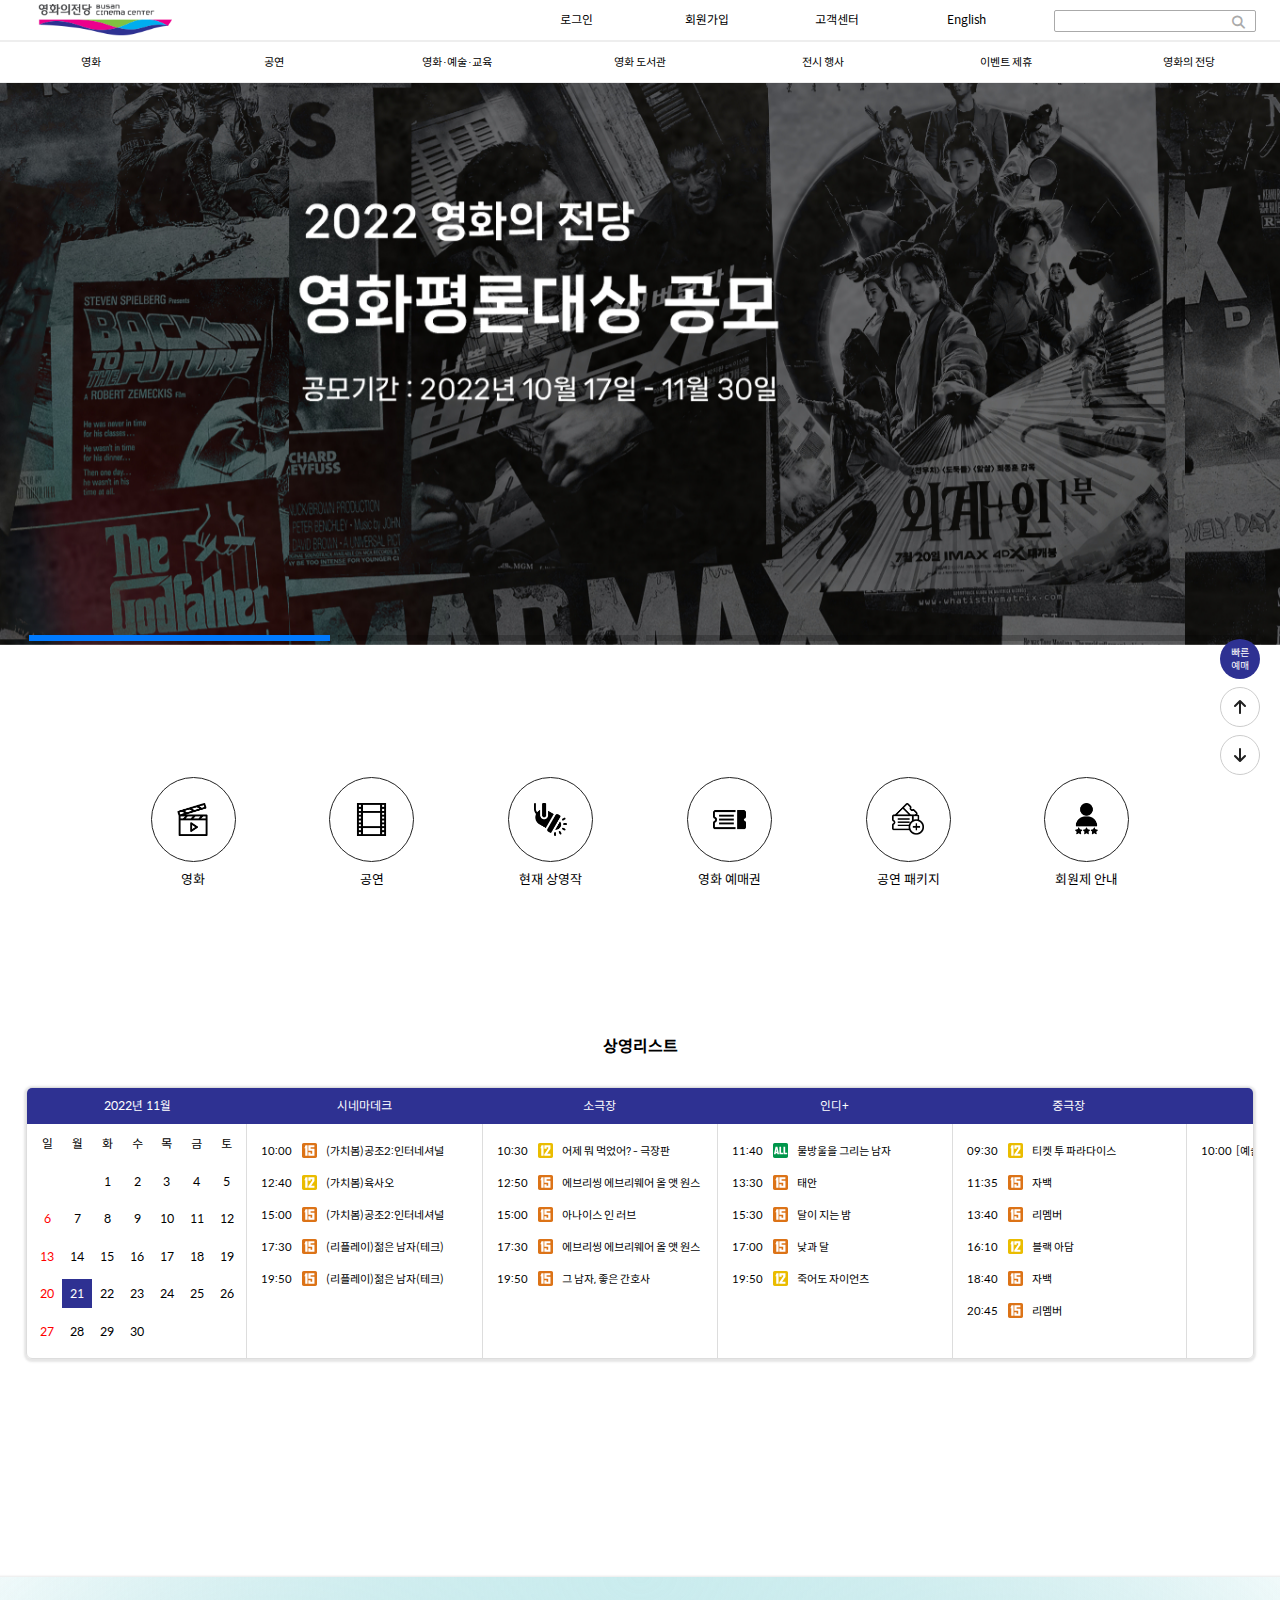
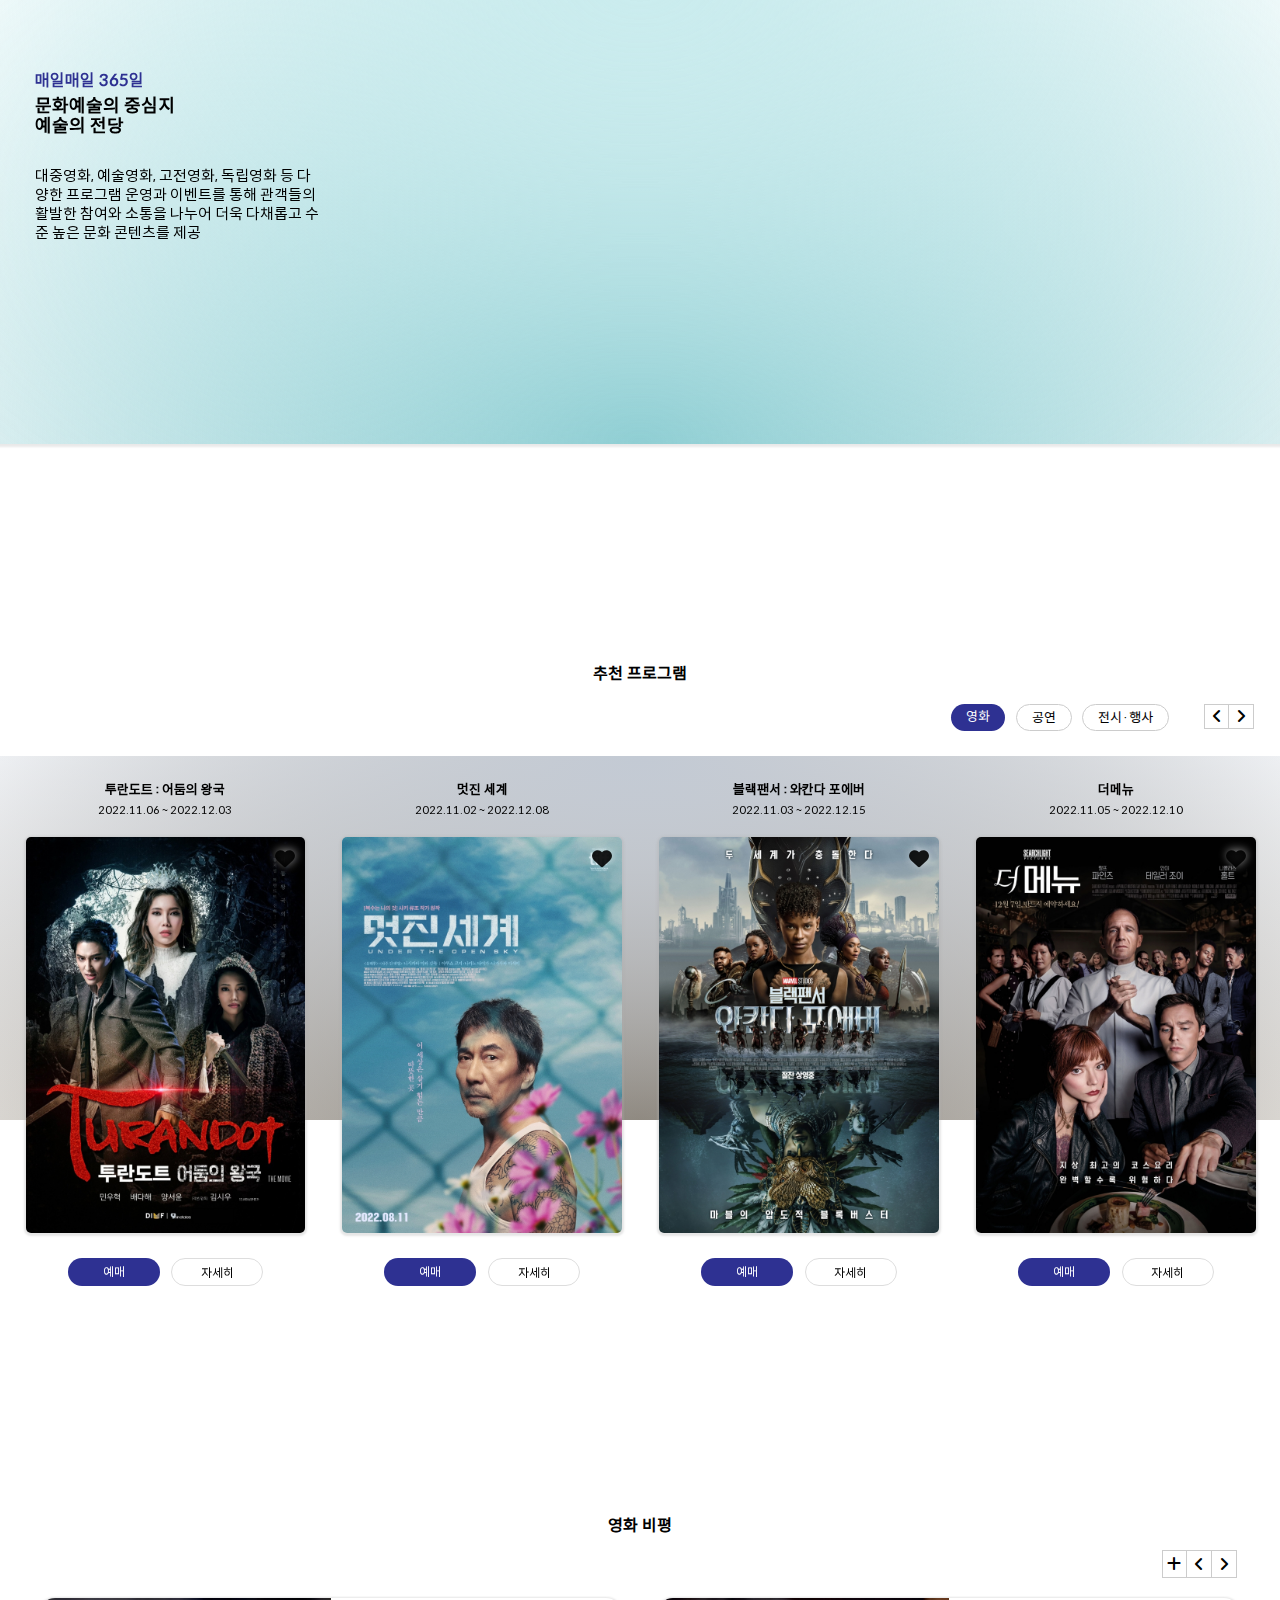
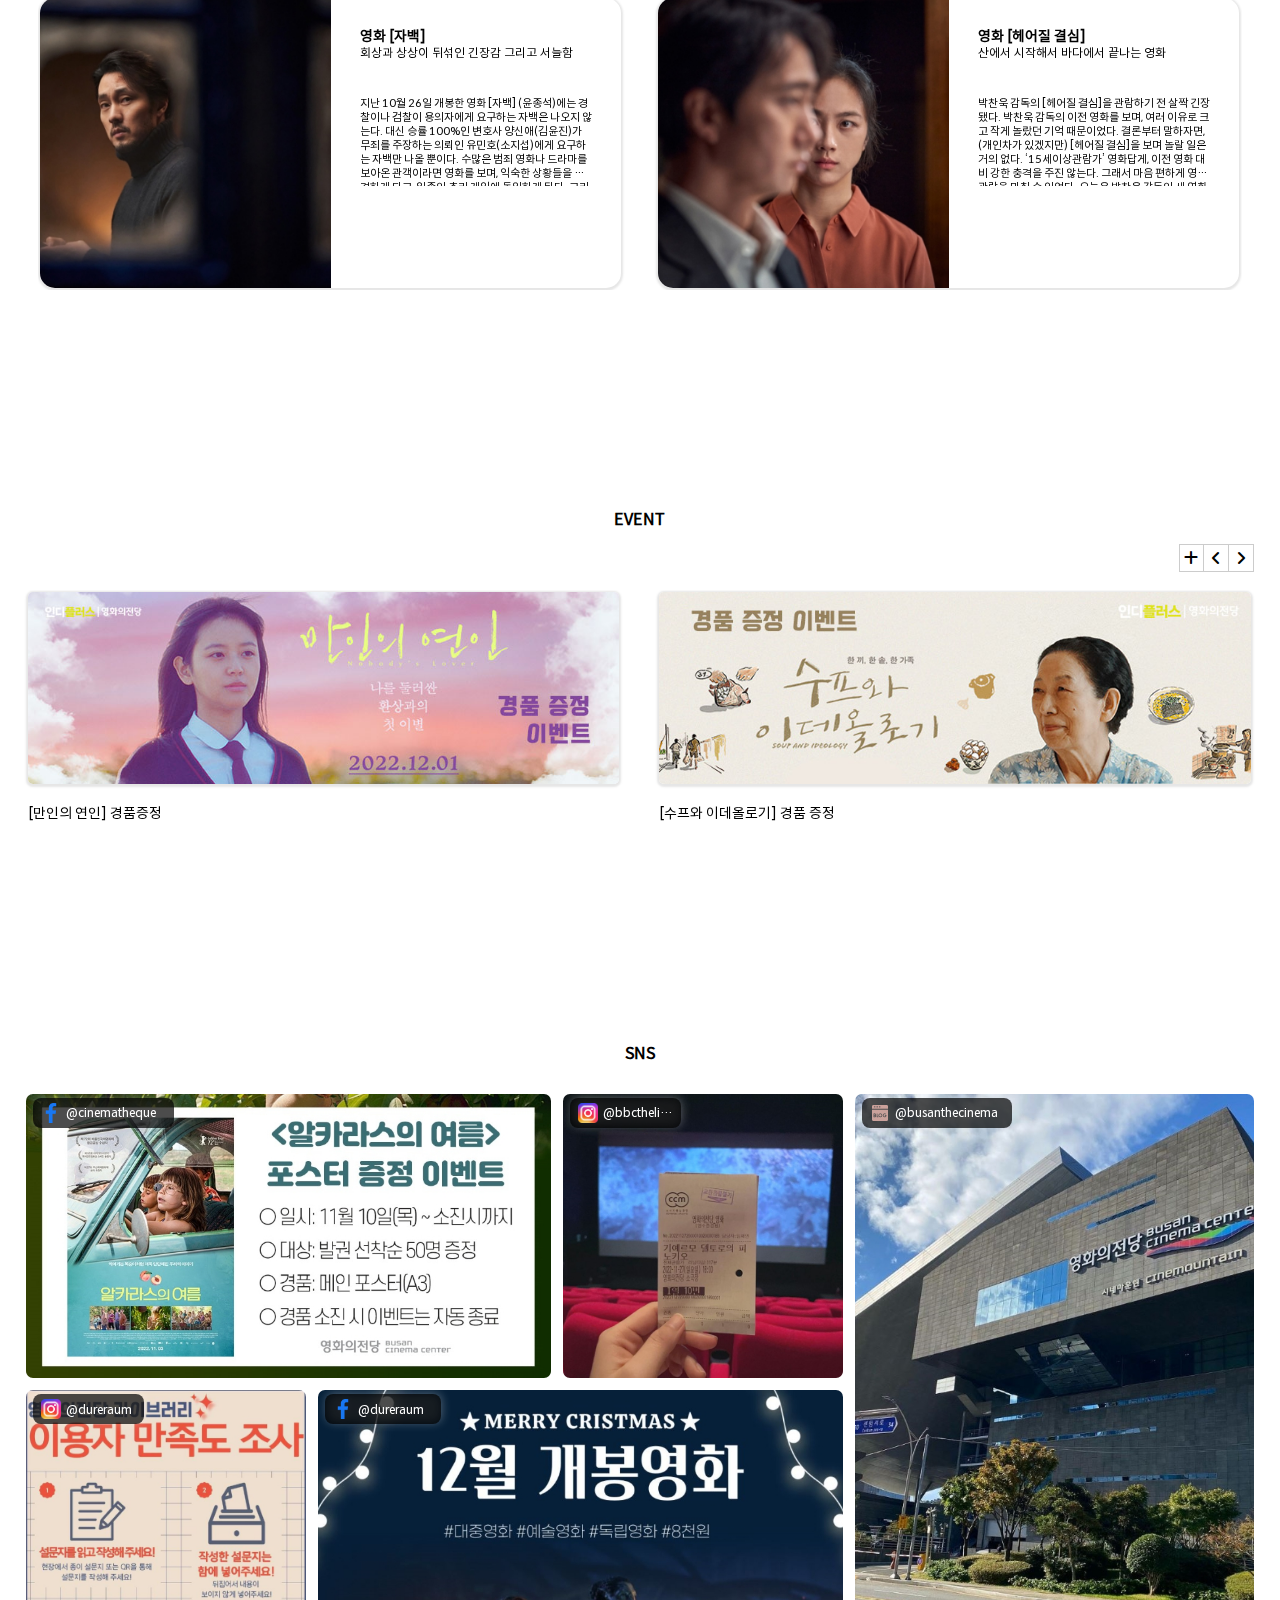
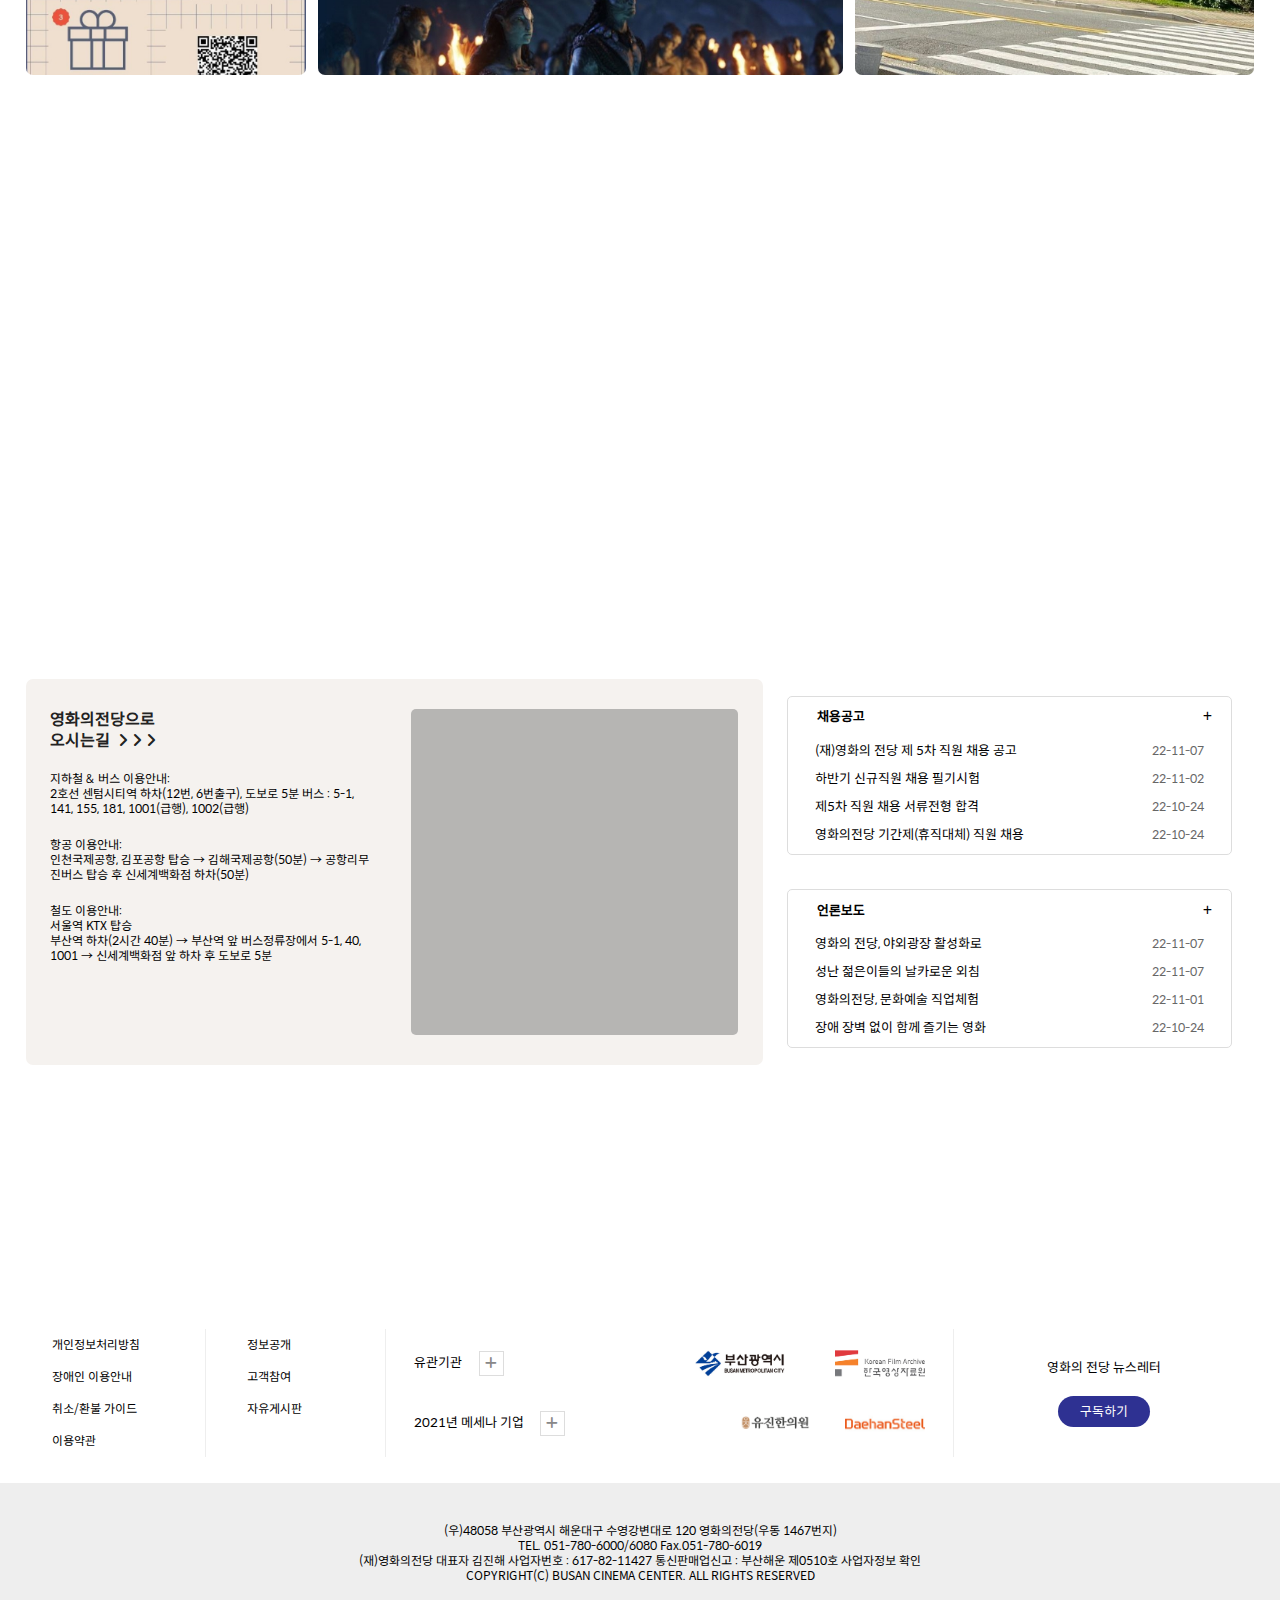
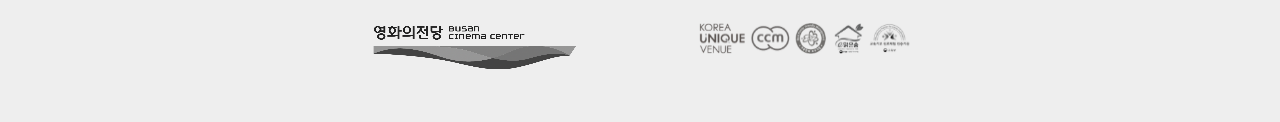
==== index.html @ 7a9ccc6a "sixth_upload" ====
<!DOCTYPE html>
<html lang="ko">
<head>
  <meta charset="UTF-8" />
  <meta http-equiv="X-UA-Compatible" content="IE=edge" />
  <meta name="viewport" content="width=device-width, initial-scale=1.0" />
  <title>영화의 전당</title>

  <!---------- css ( header & footer & main ) ---------->
  <link rel="stylesheet" href="./css/header.css" />
  <link rel="stylesheet" href="./css/main.css" />
  <link rel="stylesheet" href="./css/footer.css" />

  <!---------- favicon ---------->
  <link rel="icon" href="./images/square-gitlab.svg" />

  <!---------- nanum_gothic_font ---------->
  <link href="https://fonts.googleapis.com/css2?family=Nanum+Gothic&display=swap" rel="stylesheet" />

  <!-- font_awesome -->
  <link rel="stylesheet" href="https://cdnjs.cloudflare.com/ajax/libs/font-awesome/6.2.0/css/all.min.css" />

  <!-- Swiper JS -->
  <link rel="stylesheet" href="https://cdn.jsdelivr.net/npm/swiper/swiper-bundle.min.css" />
  <!-- <script src="https://unpkg.com/swiper@7/swiper-bundle.min.js"></script> -->
  <script src="https://cdn.jsdelivr.net/npm/swiper/swiper-bundle.min.js"></script>

  <!---------- jQuery ---------->
  <!-- <script src="https://code.jquery.com/jquery-3.6.1.min.js"></script> -->
  <script src="./js/plugins/jquery-3.6.1.min.js"></script>

  <!---------- jQuery_scroll_to_plugin ---------->
  <script src="./js/plugins/jquery.scrollTo.min.js"></script>

  <!---------- jQuery_throttle_debounce_plugin ---------->
  <script src="./js/plugins/jquery.ba-throttle-debounce.min.js"></script>

  <!---------- jQuery_mousewheel_plugin ---------->
  <script src="./js/plugins/jquery.mousewheel.min.js"></script>

  <!---------- jQuery_easing_plugin ---------->
  <script src="./js/plugins/jquery.easing.min.js"></script>

  <!---------- lodash ---------->
  <script src="https://cdnjs.cloudflare.com/ajax/libs/lodash.js/4.17.21/lodash.min.js" integrity="sha512-WFN04846sdKMIP5LKNphMaWzU7YpMyCU245etK3g/2ARYbPK9Ub18eG+ljU96qKRCWh+quCY7yefSmlkQw1ANQ==" crossorigin="anonymous" referrerpolicy="no-referrer"></script>

  <!---------- ScrollMagic_js ---------->
  <script src="https://cdnjs.cloudflare.com/ajax/libs/ScrollMagic/2.0.8/ScrollMagic.min.js" integrity="sha512-8E3KZoPoZCD+1dgfqhPbejQBnQfBXe8FuwL4z/c8sTrgeDMFEnoyTlH3obB4/fV+6Sg0a0XF+L/6xS4Xx1fUEg==" crossorigin="anonymous" referrerpolicy="no-referrer"></script>

  <!-- GSAP & ScrollToPlugin -->
  <script src="https://cdnjs.cloudflare.com/ajax/libs/gsap/3.6.0/gsap.min.js" integrity="sha512-1dalHDkG9EtcOmCnoCjiwQ/HEB5SDNqw8d4G2MKoNwjiwMNeBAkudsBCmSlMnXdsH8Bm0mOd3tl/6nL5y0bMaQ==" crossorigin="anonymous" referrerpolicy="no-referrer"></script>
  <script src="https://cdnjs.cloudflare.com/ajax/libs/gsap/3.6.0/ScrollToPlugin.min.js" integrity="sha512-9DDJWj17gkdeGHU0Zr76wc9jY2g0IwE7ZCIxakVYKyzlTiOWZDZJOTaVgAzNo+LB7+EbGXxwCXkOP+a5rgkuqQ==" crossorigin="anonymous" referrerpolicy="no-referrer"></script>

  <!---------- Naver_map ---------->
  <!-- 바닐라 js에서 key를 숨기는 방법을 찾지못해 일단은 그냥 사용했다 (추후 변경 예정) -->
  <script type="text/javascript" src="https://openapi.map.naver.com/openapi/v3/maps.js?ncpClientId=zfd0fphs60"></script>

  <!---------- js ( header & footer & main ) ---------->
  <script src="./js/header.js" defer ></script>
  <script src="./js/main.js" defer ></script>
  <script src="./js/footer.js" defer ></script>

</head>
<body>

  <!---------- fast_reserve ---------->
  <input type="checkbox" id="chk_fast_reserve" />
  <section class="fast_reserve">
    <label for="chk_fast_reserve" class="out_of_area"></label>
    <div class="fast_reserve_contents">
      <ul class="fast_reserve_pagination">
        <li class="pagination_theater">
          <div class="pagination_text">작품/극장 선택</div>
          <div class="angle_box"></div>
        </li>
        <li class="pagination_seats">
          <div class="pagination_text">좌석 선택</div>
          <div class="angle_box"></div>
        </li>
        <li class="pagination_pay">
          <div class="pagination_text">결제하기</div>
        </li>
      </ul><!--fast_reserve_pagination-->
      <div class="fast_reserve_sheet_box">
        <div class="hidden_btn_next"></div>
        <div class="hidden_btn_previous"></div>

        <div class="swiper-wrapper">
          <div class="swiper-slide select_theater">
            <div class="resizing_box">
              <input type="radio" name="select_recommends" id="rad_search_turandot" checked />
              <input type="radio" name="select_recommends" id="rad_search_carmen" />
              <input type="radio" name="select_recommends" id="rad_search_blackpanther" />
              <input type="radio" name="select_recommends" id="rad_search_blackadam" />
              <div class="search_box">
                <div class="search_title">
                  검색하기
                </div>
                <div class="search_input">
                  <input type="text" placeholder="작품검색" id="fast_reserve_search_input" />
                  <div class="search_icon">
                    <i class="fa-solid fa-magnifying-glass"></i>
                  </div>
                </div>
              </div><!--search_box-->
              <div class="search_recommend_box">
                <div class="search_recommend_title">추천 작품</div>
                <div class="search_recommend_sheet">
                  <div class="swiper-wrapper">
                    <div class="swiper-slide lab_search_turandot">
                      <label for="rad_search_turandot">
                        <img src="./images/recommend_movie_turandot.jpg" alt="빠른예매_추천이미지_투란도트" />
                      </label>
                    </div>
                    <div class="swiper-slide lab_search_carmen">
                      <label for="rad_search_carmen">
                        <img src="./images/recommend_movie_carmen.jpg" alt="빠른예매_추천이미지_카르멘" />
                      </label>
                    </div>
                    <div class="swiper-slide lab_search_blackpanther">
                      <label for="rad_search_blackpanther">
                        <img src="./images/recommend_movie_blackpanther.jpg" alt="빠른예매_추천이미지_블랙팬서" />
                      </label>
                    </div>
                    <div class="swiper-slide lab_search_blackadam">
                      <label for="rad_search_blackadam">
                        <img src="./images/recommend_movie_blackadam.jpg" alt="빠른예매_추천이미지_블랙아담" />
                      </label>
                    </div>
                  </div>
                </div><!--search_recommend_sheet-->
              </div><!--search_recommend_box-->
              <div class="detail_info">
                <div class="product_info">
                  <div class="product_info_title">작품 정보</div>
                  <div class="product_info_sheet">
                    <div class="product_info_unit">
                      <div class="product_name">
                        <div class="product_name_category">작품명</div>
                        <div class="product_name_text">두란도트</div>
                      </div>
                      <div class="product_age">
                        <div class="product_age_category">이용 가능 연령</div>
                        <div class="product_age_text">12세</div>
                      </div>
                    </div><!--product_info_unit-->
                    <div class="product_not_found">점검 중입니다.</div>
                  </div><!--product_info_sheet-->

                </div><!--product_info-->
                <div class="theater_schedule">
                  <div class="theater_schedule_title">날짜선택</div>
                  <div class="theater_schedule_sheet_box">
                    <div class="theater_schedule_sheet">
                      <div class="swiper-wrapper">
                        <div class="swiper-slide fast_november">
                          <div class="schedule_unit">
                            <div class="schedule_unit_month">11월</div>
                            <ul class="schedule_unit_day">
                              <li>일</li><li>월</li><li>화</li><li>수</li><li>목</li><li>금</li><li>토</li>
                            </ul>
                            <ul>
                              <li></li>
                              <li></li>
                              <li><a href="#!" id="btn_theater_durandot_221101">1</a></li>
                              <li><a href="#!" id="btn_theater_durandot_221102">2</a></li>
                              <li><a href="#!" id="btn_theater_durandot_221103">3</a></li>
                              <li><a href="#!" id="btn_theater_durandot_221104">4</a></li>
                              <li><a href="#!" id="btn_theater_durandot_221105">5</a></li>
                            </ul>
                            <ul>
                              <li><a href="#!" id="btn_theater_durandot_221106" class="schedule_sunday">6</a></li>
                              <li><a href="#!" id="btn_theater_durandot_221107">7</a></li>
                              <li><a href="#!" id="btn_theater_durandot_221108">8</a></li>
                              <li><a href="#!" id="btn_theater_durandot_221109">9</a></li>
                              <li><a href="#!" id="btn_theater_durandot_221110">10</a></li>
                              <li><a href="#!" id="btn_theater_durandot_221111">11</a></li>
                              <li><a href="#!" id="btn_theater_durandot_221112">12</a></li>
                            </ul>
                            <ul>
                              <li><a href="#!" id="btn_theater_durandot_221113" class="schedule_sunday">13</a></li>
                              <li><a href="#!" id="btn_theater_durandot_221114">14</a></li>
                              <li><a href="#!" id="btn_theater_durandot_221115">15</a></li>
                              <li><a href="#!" id="btn_theater_durandot_221116">16</a></li>
                              <li><a href="#!" id="btn_theater_durandot_221117">17</a></li>
                              <li><a href="#!" id="btn_theater_durandot_221118">18</a></li>
                              <li><a href="#!" id="btn_theater_durandot_221119">19</a></li>
                            </ul>
                            <ul>
                              <li><a href="#!" id="btn_theater_durandot_221120" class="schedule_sunday">20</a></li>
                              <li><a href="#!" id="btn_theater_durandot_221121" class="theater_today day_selected">21</a></li>
                              <li><a href="#!" id="btn_theater_durandot_221122">22</a></li>
                              <li><a href="#!" id="btn_theater_durandot_221123">23</a></li>
                              <li><a href="#!" id="btn_theater_durandot_221124">24</a></li>
                              <li><a href="#!" id="btn_theater_durandot_221125">25</a></li>
                              <li><a href="#!" id="btn_theater_durandot_221126">26</a></li>
                            </ul>
                            <ul>
                              <li><a href="#!" id="btn_theater_durandot_221127" class="schedule_sunday">27</a></li>
                              <li><a href="#!" id="btn_theater_durandot_221128">28</a></li>
                              <li><a href="#!" id="btn_theater_durandot_221129">29</a></li>
                              <li><a href="#!" id="btn_theater_durandot_221130">30</a></li>
                              <li></li>
                              <li></li>
                              <li></li>
                            </ul>
                          </div><!--schedule_unit-->
                        </div><!--swiper-slide-->
      
                        <div class="swiper-slide fast_december">
                          <div class="schedule_unit">
                            <div class="schedule_unit_month">12월</div>
                            <ul class="schedule_unit_day">
                              <li>일</li><li>월</li><li>화</li><li>수</li><li>목</li><li>금</li><li>토</li>
                            </ul>
                            <ul>
                              <li></li>
                              <li></li>
                              <li></li>
                              <li></li>
                              <li><a href="#!" id="btn_theater_durandot_221201">1</a></li>
                              <li><a href="#!" id="btn_theater_durandot_221202">2</a></li>
                              <li><a href="#!" id="btn_theater_durandot_221203">3</a></li>
                            </ul>
                            <ul>
                              <li><a href="#!" id="btn_theater_durandot_221204" class="schedule_sunday">4</a></li>
                              <li><a href="#!" id="btn_theater_durandot_221205">5</a></li>
                              <li><a href="#!" id="btn_theater_durandot_221206">6</a></li>
                              <li><a href="#!" id="btn_theater_durandot_221207">7</a></li>
                              <li><a href="#!" id="btn_theater_durandot_221208">8</a></li>
                              <li><a href="#!" id="btn_theater_durandot_221209">9</a></li>
                              <li><a href="#!" id="btn_theater_durandot_221210">10</a></li>
                            </ul>
                            <ul>
                              <li><a href="#!" id="btn_theater_durandot_221211" class="schedule_sunday">11</a></li>
                              <li><a href="#!" id="btn_theater_durandot_221212">12</a></li>
                              <li><a href="#!" id="btn_theater_durandot_221213">13</a></li>
                              <li><a href="#!" id="btn_theater_durandot_221214">14</a></li>
                              <li><a href="#!" id="btn_theater_durandot_221215">15</a></li>
                              <li><a href="#!" id="btn_theater_durandot_221216">16</a></li>
                              <li><a href="#!" id="btn_theater_durandot_221217">17</a></li>
                            </ul>
                            <ul>
                              <li><a href="#!" id="btn_theater_durandot_221218" class="schedule_sunday">18</a></li>
                              <li><a href="#!" id="btn_theater_durandot_221218">19</a></li>
                              <li><a href="#!" id="btn_theater_durandot_221220">20</a></li>
                              <li><a href="#!" id="btn_theater_durandot_221221">21</a></li>
                              <li><a href="#!" id="btn_theater_durandot_221222">22</a></li>
                              <li><a href="#!" id="btn_theater_durandot_221223">23</a></li>
                              <li><a href="#!" id="btn_theater_durandot_221224">24</a></li>
                            </ul>
                            <ul>
                              <li><a href="#!" id="btn_theater_durandot_221225" class="schedule_sunday">25</a></li>
                              <li><a href="#!" id="btn_theater_durandot_221226">26</a></li>
                              <li><a href="#!" id="btn_theater_durandot_221227">27</a></li>
                              <li><a href="#!" id="btn_theater_durandot_221228">28</a></li>
                              <li><a href="#!" id="btn_theater_durandot_221229">29</a></li>
                              <li><a href="#!" id="btn_theater_durandot_221230">30</a></li>
                              <li><a href="#!" id="btn_theater_durandot_221231">31</a></li>
                            </ul>
                          </div><!--schedule_unit-->
                        </div><!--swiper-slide-->
      
                        <div class="swiper-slide fast_next_january">
                          <div class="schedule_unit">
                            <div class="schedule_unit_month">1월</div>
                            <ul class="schedule_unit_day">
                              <li>일</li><li>월</li><li>화</li><li>수</li><li>목</li><li>금</li><li>토</li>
                            </ul>
                            <ul>
                              <li><a href="#!" id="btn_theater_durandot_230101" class="schedule_sunday">1</a></li>
                              <li><a href="#!" id="btn_theater_durandot_230102">2</a></li>
                              <li><a href="#!" id="btn_theater_durandot_230103">3</a></li>
                              <li><a href="#!" id="btn_theater_durandot_230104">4</a></li>
                              <li><a href="#!" id="btn_theater_durandot_230105">5</a></li>
                              <li><a href="#!" id="btn_theater_durandot_230106">6</a></li>
                              <li><a href="#!" id="btn_theater_durandot_230107">7</a></li>
                            </ul>
                            <ul>
                              <li><a href="#!" id="btn_theater_durandot_230108" class="schedule_sunday">8</a></li>
                              <li><a href="#!" id="btn_theater_durandot_230109">9</a></li>
                              <li><a href="#!" id="btn_theater_durandot_230110">10</a></li>
                              <li><a href="#!" id="btn_theater_durandot_230111">11</a></li>
                              <li><a href="#!" id="btn_theater_durandot_230112">12</a></li>
                              <li><a href="#!" id="btn_theater_durandot_230113">13</a></li>
                              <li><a href="#!" id="btn_theater_durandot_230114">14</a></li>
                            </ul>
                            <ul>
                              <li><a href="#!" id="btn_theater_durandot_230115" class="schedule_sunday">15</a></li>
                              <li><a href="#!" id="btn_theater_durandot_230116">16</a></li>
                              <li><a href="#!" id="btn_theater_durandot_230117">17</a></li>
                              <li><a href="#!" id="btn_theater_durandot_230118">18</a></li>
                              <li><a href="#!" id="btn_theater_durandot_230119">19</a></li>
                              <li><a href="#!" id="btn_theater_durandot_230120">20</a></li>
                              <li><a href="#!" id="btn_theater_durandot_230121">21</a></li>
                            </ul>
                            <ul>
                              <li><a href="#!" id="btn_theater_durandot_230122" class="schedule_sunday">22</a></li>
                              <li><a href="#!" id="btn_theater_durandot_230123">23</a></li>
                              <li><a href="#!" id="btn_theater_durandot_230124">24</a></li>
                              <li><a href="#!" id="btn_theater_durandot_230125">25</a></li>
                              <li><a href="#!" id="btn_theater_durandot_230126">26</a></li>
                              <li><a href="#!" id="btn_theater_durandot_230127">27</a></li>
                              <li><a href="#!" id="btn_theater_durandot_230128">28</a></li>
                            </ul>
                            <ul>
                              <li><a href="#!" id="btn_theater_durandot_230129" class="schedule_sunday">29</a></li>
                              <li><a href="#!" id="btn_theater_durandot_230130">30</a></li>
                              <li><a href="#!" id="btn_theater_durandot_230131">31</a></li>
                              <li></li>
                              <li></li>
                              <li></li>
                              <li></li>
                            </ul>
                          </div><!--schedule_unit-->
                        </div><!--swiper-slide-->
                      </div><!--swiper-wrapper-->
                    </div><!--theater_schedule_sheet-->
                    <div class="schedule_not_found">
                      점검중입니다.
                    </div>
                  </div><!--theater_schedule_sheet_box-->
                  <div class="theater_schedule_available_box">

                    <ul class="theater_available_unit available_sunday">
                      <li class="now_available">
                        <a href="#!">
                          <div class="theater_available_place">소극장</div>
                          <div class="theater_state">예약가능</div>
                          <div class="theater_available_time"><span>08:50</span> 일 2022/11/21</div>
                        </a>
                      </li>
                      <li class="now_available">
                        <a href="#!">
                          <div class="theater_available_place">소극장</div>
                          <div class="theater_state">예약가능</div>
                          <div class="theater_available_time"><span>14:20</span> 일 2022/11/21</div>
                        </a>
                      </li>
                      <li class="unusable">
                        <a href="#!">
                          <div class="theater_available_place">시네마데크</div>
                          <div class="theater_state">예약불가</div>
                          <div class="theater_available_time"><span>16:30</span> 일 2022/11/21</div>
                        </a>
                      </li>
                      <li class="now_available">
                        <a href="#!">
                          <div class="theater_available_place">소극장</div>
                          <div class="theater_state">예약가능</div>
                          <div class="theater_available_time"><span>19:50</span> 일 2022/11/21</div>
                        </a>
                      </li>
                    </ul><!--theater_available_unit-->

                    <ul class="theater_available_unit available_monday selected_available">
                      <li class="unusable">
                        <a href="#!">
                          <div class="theater_available_place">시네마데크</div>
                          <div class="theater_state">예약불가</div>
                          <div class="theater_available_time"><span>09:30</span> 월 2022/11/21</div>
                        </a>
                      </li>
                      <li class="unusable">
                        <a href="#!">
                          <div class="theater_available_place">시네마데크</div>
                          <div class="theater_state">예약불가</div>
                          <div class="theater_available_time"><span>13:30</span> 월 2022/11/21</div>
                        </a>
                      </li>
                      <li class="now_available">
                        <a href="#!">
                          <div class="theater_available_place">소극장</div>
                          <div class="theater_state">예약가능</div>
                          <div class="theater_available_time"><span>15:10</span> 월 2022/11/21</div>
                        </a>
                      </li>
                      <li class="unusable">
                        <a href="#!">
                          <div class="theater_available_place">중극장</div>
                          <div class="theater_state">예약불가</div>
                          <div class="theater_available_time"><span>17:20</span> 월 2022/11/21</div>
                        </a>
                      </li>
                    </ul><!--theater_available_unit-->

                    <ul class="theater_available_unit available_tuesday">
                      <li class="unusable">
                        <a href="#!">
                          <div class="theater_available_place">중극장</div>
                          <div class="theater_state">예약불가</div>
                          <div class="theater_available_time"><span>09:10</span> 화 2022/11/21</div>
                        </a>
                      </li>
                      <li class="now_available">
                        <a href="#!">
                          <div class="theater_available_place">소극장</div>
                          <div class="theater_state">예약가능</div>
                          <div class="theater_available_time"><span>13:55</span> 화 2022/11/21</div>
                        </a>
                      </li>
                      <li class="unusable">
                        <a href="#!">
                          <div class="theater_available_place">시네마데크</div>
                          <div class="theater_state">예약불가</div>
                          <div class="theater_available_time"><span>14:10</span> 화 2022/11/21</div>
                        </a>
                      </li>
                      <li class="now_available">
                        <a href="#!">
                          <div class="theater_available_place">소극장</div>
                          <div class="theater_state">예약가능</div>
                          <div class="theater_available_time"><span>16:50</span> 화 2022/11/21</div>
                        </a>
                      </li>
                    </ul><!--theater_available_unit-->

                    <ul class="theater_available_unit available_wednesday">
                      <li class="unusable">
                        <a href="#!">
                          <div class="theater_available_place">시네마데크</div>
                          <div class="theater_state">예약불가</div>
                          <div class="theater_available_time"><span>11:50</span> 수 2022/11/21</div>
                        </a>
                      </li>
                      <li class="unusable">
                        <a href="#!">
                          <div class="theater_available_place">중극장</div>
                          <div class="theater_state">예약불가</div>
                          <div class="theater_available_time"><span>13:20</span> 수 2022/11/21</div>
                        </a>
                      </li>
                      <li class="now_available">
                        <a href="#!">
                          <div class="theater_available_place">소극장</div>
                          <div class="theater_state">예약가능</div>
                          <div class="theater_available_time"><span>15:40</span> 수 2022/11/21</div>
                        </a>
                      </li>
                      <li class="unusable">
                        <a href="#!">
                          <div class="theater_available_place">중극장</div>
                          <div class="theater_state">예약불가</div>
                          <div class="theater_available_time"><span>18:20</span> 수 2022/11/21</div>
                        </a>
                      </li>
                    </ul><!--theater_available_unit-->

                    <ul class="theater_available_unit available_thursday">
                      <li class="now_available">
                        <a href="#!">
                          <div class="theater_available_place">소극장</div>
                          <div class="theater_state">예약가능</div>
                          <div class="theater_available_time"><span>10:20</span> 목 2022/11/21</div>
                        </a>
                      </li>
                      <li class="unusable">
                        <a href="#!">
                          <div class="theater_available_place">중극장</div>
                          <div class="theater_state">예약불가</div>
                          <div class="theater_available_time"><span>11:50</span> 목 2022/11/21</div>
                        </a>
                      </li>
                      <li class="now_available">
                        <a href="#!">
                          <div class="theater_available_place">소극장</div>
                          <div class="theater_state">예약가능</div>
                          <div class="theater_available_time"><span>15:20</span> 목 2022/11/21</div>
                        </a>
                      </li>
                      <li class="unusable">
                        <a href="#!">
                          <div class="theater_available_place">시네마데크</div>
                          <div class="theater_state">예약불가</div>
                          <div class="theater_available_time"><span>18:10</span> 목 2022/11/21</div>
                        </a>
                      </li>
                    </ul><!--theater_available_unit-->

                    <ul class="theater_available_unit available_friday">
                      <li class="unusable">
                        <a href="#!">
                          <div class="theater_available_place">중극장</div>
                          <div class="theater_state">예약불가</div>
                          <div class="theater_available_time"><span>09:40</span> 금 2022/11/21</div>
                        </a>
                      </li>
                      <li class="unusable">
                        <a href="#!">
                          <div class="theater_available_place">중극장</div>
                          <div class="theater_state">예약불가</div>
                          <div class="theater_available_time"><span>11:20</span> 금 2022/11/21</div>
                        </a>
                      </li>
                      <li class="unusable">
                        <a href="#!">
                          <div class="theater_available_place">시네마데크</div>
                          <div class="theater_state">예약불가</div>
                          <div class="theater_available_time"><span>17:20</span> 금 2022/11/21</div>
                        </a>
                      </li>
                      <li class="now_available">
                        <a href="#!">
                          <div class="theater_available_place">소극장</div>
                          <div class="theater_state">예약가능</div>
                          <div class="theater_available_time"><span>19:50</span> 금 2022/11/21</div>
                        </a>
                      </li>
                    </ul><!--theater_available_unit-->

                    <ul class="theater_available_unit available_saturday">
                      <li class="unusable">
                        <a href="#!">
                          <div class="theater_available_place">시네마데크</div>
                          <div class="theater_state">예약불가</div>
                          <div class="theater_available_time"><span>10:50</span> 토 2022/11/21</div>
                        </a>
                      </li>
                      <li class="now_available">
                        <a href="#!">
                          <div class="theater_available_place">소극장</div>
                          <div class="theater_state">예약가능</div>
                          <div class="theater_available_time"><span>13:50</span> 토 2022/11/21</div>
                        </a>
                      </li>
                      <li class="now_available">
                        <a href="#!">
                          <div class="theater_available_place">소극장</div>
                          <div class="theater_state">예약가능</div>
                          <div class="theater_available_time"><span>14:20</span> 토 2022/11/21</div>
                        </a>
                      </li>
                      <li class="now_available">
                        <a href="#!">
                          <div class="theater_available_place">소극장</div>
                          <div class="theater_state">예약가능</div>
                          <div class="theater_available_time"><span>18:50</span> 토 2022/11/21</div>
                        </a>
                      </li>
                    </ul><!--theater_available_unit-->
                  </div><!--theater_schedule_available-->
                </div><!--theater_schedule-->
                <div class="confirm_box">
                  <label for="chk_fast_reserve">취소</label>
                  <button class="btn_next">다음</button>
                </div><!--confirm_box-->
              </div><!--detail_info-->
            </div><!--resizing_box-->
          </div><!--select_theater-->
  
          <div class="swiper-slide select_seats">
            <div class="resizing_box">
              <input type="checkbox" id="chk_refund_guide" />
              <div class="select_seats_title">좌석 선택하기</div>
              <div class="select_seats_box">
                <div class="select_seat_display">
                  <img src="./images/theater_seats_01.jpg" alt="영화관_좌석이미지_01" />
                </div>
              </div><!--select_seats_box-->
              <div class="selected_seats_box">
                <div class="selected_seats_title">선택한 좌석</div>
                <ul class="selected_seats_list">
                  <li class="selected_seats_empty">-</li>
                  <li class="selected_seats_g16">1층 균일석 G열 16번</li>
                </ul>
              </div><!--selected_seats_box-->
              <div class="choose_ticket_box">
                <div class="choose_ticket_title">티켓의 종류를 선택하세요 <span class="number_limit">( 0/1 )</span></div>
                <label for="chk_refund_guide" class="lab_refund_guide">
                  <i class="fa-regular fa-circle-question"></i>
                  <span>취소/환불 가이드</span>
                </label>
                <div class="morning_ticket">
                  <div class="ticket_name">조조50</div>
                  <div class="ticket_number">
                    <input type="number" id="ticket_morning" />
                  </div>
                </div><!--morning_ticket-->
                <div class="disabled_people_ticket">
                  <div class="ticket_name">장애인</div>
                  <div class="ticket_number">
                    <input type="number" id="ticket_disabled_people" />
                  </div>
                </div><!--disabled_people_ticket-->
                <div class="advance_ticket">
                  <div class="ticket_name">예매권 사용</div>
                  <div class="ticket_number">
                    <input type="number" id="ticket_advance" />
                  </div>
                </div><!--advance_ticket-->
              </div><!--choose_ticket_box-->
              <div class="confirm_box">
                <button class="btn_previous">이전</button>
                <button class="btn_next">다음</button>
              </div><!--confirm_box-->
              <div class="refund_guide_box">
                <label for="chk_refund_guide" class="refund_guide_text">
                  <p class="refund_guide_category">[공연]</p>
                  <p>
                    10일전 : 전액 환급<br />
                    9일전 ~ 7일전 : 10% 공제 후 환급<br />
                    6일전 ~ 3일전 : 20% 공제 후 환급<br />
                    2일전 ~ 1일전 : 30% 공제 후 환급<br />
                    당일 : 90% 공제 후 환급<br />
                  </p>
                </label>
                <label for="chk_refund_guide" class="close_refund_guide">
                  <i class="fa-solid fa-xmark"></i>
                </label>
              </div><!--refund_guide_sheet-->
            </div><!--resizing_box-->
          </div><!--select_seats-->
  
          <div class="swiper-slide pay">
            <div class="resizing_box">
              <div class="pay_title">결제수단을 선택하세요</div>
              <div class="pay_price">
                <span>최종결제금액 :</span><span class="final_price">5,000</span><span>원</span>
              </div>
              <ul class="pay_method">
                <li>
                  <input type="radio" name="fast_pay_method" class="rad_normal" id="rad_pay_credit_card" checked />
                  <label for="rad_pay_credit_card">&nbsp;신용카드</label>
                </li>
                <li>
                  <input type="radio" name="fast_pay_method" class="rad_normal" id="rad_pay_phone" />
                  <label for="rad_pay_phone">&nbsp;휴대폰</label>
                </li>
                <li class="pay_naver">
                  <input type="radio" name="fast_pay_method" class="rad_normal" id="rad_pay_naver" />
                  <label for="rad_pay_naver" class="lab_pay_naver">&nbsp;네이버페이</label>
                </li>
                <li class="pay_naver">
                  <input type="radio" name="fast_pay_method" class="rad_normal" id="rad_pay_paypal" />
                  <label for="rad_pay_paypal" class="lab_pay_paypal">&nbsp;PayPal</label>
                </li>
              </ul><!--pay_method-->
              <div class="confirm_box">
                <button class="btn_previous">이전</button>
                <button class="btn_next">다음</button>
              </div><!--confirm_box-->
            </div><!--resizing_box-->
          </div><!--pay-->
        </div><!--swiper-wrapper-->
      </div><!--fast_reserve_sheet_box-->
    </div><!--fast_reserve_contents-->
  </section>
  <!--fast_reserve-->

  <!---------- float_banner ---------->
  <nav class="float_banner">
    <div class="float_banner_floating">
      <img src="./images/float_banner01.jpg" alt="플로팅배너_이미지" />
    </div>
    <a href="javascript:void(0)" class="float_banner_hover">
      <img src="./images/float banner02.jpg" alt="플로팅배너_호버이미지" />
    </a>
  </nav>
  <!--float_banner-->

  <!---------- header_box ---------->
  <div class="header_box">
    <input type="checkbox" id="chk_ham" />
    <header class="header">
      <nav class="gnb">
        <a href="./index.html" class="logo"></a>
        <ul class="gnb_menu">
          <li><a href="#!"><i class="fa-regular fa-user"></i></a></li>
          <li><a href="#!"><i class="fa-regular fa-heart"></i></a></li>
          <li><a href="#!"><i class="fa-solid fa-magnifying-glass"></i></a></li>
          <li><label for="chk_ham"><i class="fa-solid fa-bars"></i></label></li>
        </ul>
        <ul class="pc_gnb_menu">
          <li><a href="#!">로그인</a></li>
          <li><a href="#!">회원가입</a></li>
          <li><a href="#!">고객센터</a></li>
          <li><a href="#!">English</a></li>
          <li class="pc_gnb_search">
            <div class="search_margin_box"></div>
            <div class="search_input_box">
              <input type="text" />
            </div>
            <button class="search_icon">
              <i class="fa-solid fa-magnifying-glass"></i>
            </button>
          </li>
        </ul>
        <!--pc_gnb_menu-->
      </nav>
      <!--gnb-->
      <div class="ham_menu">
        <div class="ham_menu_top">
          <a href="#!" class="normal_menu">로그인</a>
          <a href="#!" class="normal_menu">알림마당</a>
          <a href="#!" class="normal_menu">고객센터</a>
          <a href="#!" class="normal_menu menu_english">ENGLISH</a>
          <a href="#!" class="screen_table">
            <span>상영시간표</span>
            <i class="fa-solid fa-calendar"></i>
          </a>
          <div class="ham_menu_sns">
            <a href="#!"><i class="fa-brands fa-instagram"></i></a>
            <a href="#!"><i class="fa-brands fa-facebook-f"></i></a>
            <a href="#!"><i class="fa-brands fa-youtube"></i></a>
          </div>
        </div><!--ham_menu_top-->
        <div class="ham_menu_bottom">
          <input type="checkbox" id="chk_ham_bottom_movie" />
          <input type="checkbox" id="chk_ham_bottom_concert" />
          <input type="checkbox" id="chk_ham_bottom_edu" />
          <input type="checkbox" id="chk_ham_bottom_library" />
          <input type="checkbox" id="chk_ham_bottom_event" />
          <input type="checkbox" id="chk_ham_bottom_partnership" />
          <input type="checkbox" id="chk_ham_bottom_dureraum" />
  
          <label for="chk_ham_bottom_movie" class="lab_ham_bottom_movie">
            <div class="ham_bottom_title">영화</div>
            <div class="ham_bottom_angle"><i class="fa-solid fa-angle-down"></i></div>
          </label>
          <ul class="ham_bottom_sheet_movie ham_bottom_sheet">
            <li><a href="#!">상영시간표</a></li>
            <li><a href="#!">현재상영프로그램</a></li>
            <li><a href="#!">상영예정프로그램</a></li>
            <li><a href="#!">지난 프로그램</a></li>
            <li><a href="#!">영화 + 비평</a></li>
            <li><a href="#!">영화와 소통</a></li>
            <li><a href="#!">시네마데크 소개</a></li>
          </ul>
          <label for="chk_ham_bottom_concert" class="lab_ham_bottom_concert">
            <div class="ham_bottom_title">공연</div>
            <div class="ham_bottom_angle"><i class="fa-solid fa-angle-down"></i></div>
          </label>
          <ul class="ham_bottom_sheet_concert ham_bottom_sheet">
            <li><a href="#!">공연가이드</a></li>
            <li><a href="#!">공연일정</a></li>
            <li><a href="#!">예매안내</a></li>
            <li><a href="#!">지난공연</a></li>
            <li><a href="#!">객석나눔</a></li>
          </ul>
          <label for="chk_ham_bottom_edu" class="lab_ham_bottom_edu">
            <div class="ham_bottom_title">영화·예술·교육</div>
            <div class="ham_bottom_angle"><i class="fa-solid fa-angle-down"></i></div>
          </label>
          <ul class="ham_bottom_sheet_edu ham_bottom_sheet">
            <li><a href="#!">아카데미 일정</a></li>
            <li><a href="#!">영화 아카데미</a></li>
            <li><a href="#!">예술 아카데미</a></li>
            <li><a href="#!">어린이청소년</a></li>
            <li><a href="#!">아카데미</a></li>
            <li><a href="#!">시설/기자재</a></li>
            <li><a href="#!">사용신청</a></li>
          </ul>
          <label for="chk_ham_bottom_library" class="lab_ham_bottom_library">
            <div class="ham_bottom_title">영화 도서관</div>
            <div class="ham_bottom_angle"><i class="fa-solid fa-angle-down"></i></div>
          </label>
          <ul class="ham_bottom_sheet_library ham_bottom_sheet">
            <li><a href="#!">이용안내</a></li>
            <li><a href="#!">자료검색</a></li>
            <li><a href="#!">공지사항</a></li>
            <li><a href="#!">행사안내</a></li>
            <li><a href="#!">필름아카이브</a></li>
          </ul>
          <label for="chk_ham_bottom_event" class="lab_ham_bottom_event">
            <div class="ham_bottom_title">전시 행사</div>
            <div class="ham_bottom_angle"><i class="fa-solid fa-angle-down"></i></div>
          </label>
          <ul class="ham_bottom_sheet_event ham_bottom_sheet">
            <li><a href="#!">전시·행사가이드</a></li>
            <li><a href="#!">전시·행사일정</a></li>
            <li><a href="#!">지난 전시·행사</a></li>
            <li><a href="#!">행사장 배치도</a></li>
          </ul>
          <label for="chk_ham_bottom_partnership" class="lab_ham_bottom_partnership">
            <div class="ham_bottom_title">이벤트 제휴</div>
            <div class="ham_bottom_angle"><i class="fa-solid fa-angle-down"></i></div>
          </label>
          <ul class="ham_bottom_sheet_partnership ham_bottom_sheet">
            <li><a href="#!">제휴</a></li>
            <li><a href="#!">회원제안내</a></li>
            <li><a href="#!">메세나 기업 모집</a></li>
            <li><a href="#!">광고신청</a></li>
            <li><a href="#!">촬영신청</a></li>
          </ul>
          <label for="chk_ham_bottom_dureraum" class="lab_ham_bottom_dureraum">
            <div class="ham_bottom_title">영화의 전당</div>
            <div class="ham_bottom_angle"><i class="fa-solid fa-angle-down"></i></div>
          </label>
          <ul class="ham_bottom_sheet_dureraum ham_bottom_sheet">
            <li><a href="./sub_pages/sub_page_about.html">연혁</a></li>
            <li><a href="#!">영화의 전당 소개</a></li>
            <li><a href="#!">대관 및 배치도</a></li>
            <li><a href="#!">시설소개</a></li>
            <li><a href="#!">오시는 길</a></li>
            <li><a href="#!">주차 안내</a></li>
          </ul>
        </div><!--ham_menu_bottom-->
      </div><!--ham_menu-->
    </header><!--header-->
  </div>
  <!--header_box-->

  <!---------- lnb_outer_box ( non_fixed ) ---------->
  <div class="lnb_outer_box_non_fixed lnb_outer_box">
    <div class="lnb_inner_box">
      <nav class="lnb">
        <ul class="lnb_menu">
          <li class="lnb_movie"><a href="#!" class="lnb_main_menu">영화</a>
            <ul>
              <li><a href="#!">상영시간표</a></li>
              <li><a href="#!">현재상영프로그램</a></li>
              <li><a href="#!">상영예정프로그램</a></li>
              <li><a href="#!">지난프로그램</a></li>
              <li><a href="#!">영화 + 비평</a></li>
              <li><a href="#!">영화와 소통</a></li>
              <li><a href="#!">시네마데크 소개</a></li>
            </ul>
          </li>
          <li class="lnb_concert"><a href="#!" class="lnb_main_menu">공연</a>
            <ul>
              <li><a href="#!">공연가이드</a></li>
              <li><a href="#!">공연일정</a></li>
              <li><a href="#!">예매안내</a></li>
              <li><a href="#!">지난공연</a></li>
              <li><a href="#!">객석나눔</a></li>
            </ul>
          </li>
          <li class="lnb_edu"><a href="#!" class="lnb_main_menu">영화·예술·교육</a>
            <ul>
              <li><a href="#!">아카데미 일정</a></li>
              <li><a href="#!">영화 아카데미</a></li>
              <li><a href="#!">예술 아카데미</a></li>
              <li><a href="#!">어린이청소년</a></li>
              <li><a href="#!">아카데미</a></li>
              <li><a href="#!">시설/기자재</a></li>
              <li><a href="#!">사용신청</a></li>
            </ul>
          </li>
          <li class="lnb_library"><a href="#!" class="lnb_main_menu">영화 도서관</a>
            <ul>
              <li><a href="#!">이용안내</a></li>
              <li><a href="#!">자료검색</a></li>
              <li><a href="#!">공지사항</a></li>
              <li><a href="#!">행사안내</a></li>
              <li><a href="#!">필름아카이브</a></li>
            </ul>
          </li>
          <li class="lnb_event"><a href="#!" class="lnb_main_menu">전시 행사</a>
            <ul>
              <li><a href="#!">전시·행사가이드</a></li>
              <li><a href="#!">전시·행사일정</a></li>
              <li><a href="#!">지난 전시·행사</a></li>
              <li><a href="#!">행사장 배치도</a></li>
            </ul>
          </li>
          <li class="lnb_partnership"><a href="#!" class="lnb_main_menu">이벤트 제휴</a>
            <ul>
              <li><a href="#!">제휴</a></li>
              <li><a href="#!">회원제안내</a></li>
              <li><a href="#!">메세나 기업 모집</a></li>
              <li><a href="#!">광고신청</a></li>
              <li><a href="#!">촬영신청</a></li>
            </ul>
          </li>
          <li class="lnb_dureraum"><a href="#!" class="lnb_main_menu">영화의 전당</a>
            <ul>
              <li><a href="./sub_pages/sub_page_about.html">연혁</a></li>
              <li><a href="#!">영화의 전당 소개</a></li>
              <li><a href="#!">대관 및 배치도</a></li>
              <li><a href="#!">시설소개</a></li>
              <li><a href="#!">오시는 길</a></li>
              <li><a href="#!">주차 안내</a></li>
            </ul>
          </li>
        </ul>
      </nav><!--lnb-->
    </div>
   <!--lnb_inner_box-->
  </div>
  <!--lnb_outer_box-->

  <!---------- lnb_outer_box ( fixed ) ---------->
  <div class="lnb_outer_box_fixed lnb_outer_box">
    <div class="lnb_inner_box">
      <nav class="lnb">
        <a href="./index.html" class="lnb_logo"></a>
        <ul class="lnb_menu">
          <li class="lnb_movie"><a href="#!" class="lnb_main_menu">영화</a>
            <ul>
              <li><a href="#!">상영시간표</a></li>
              <li><a href="#!">현재상영프로그램</a></li>
              <li><a href="#!">상영예정프로그램</a></li>
              <li><a href="#!">지난프로그램</a></li>
              <li><a href="#!">영화 + 비평</a></li>
              <li><a href="#!">영화와 소통</a></li>
              <li><a href="#!">시네마데크 소개</a></li>
            </ul>
          </li>
          <li class="lnb_concert"><a href="#!" class="lnb_main_menu">공연</a>
            <ul>
              <li><a href="#!">공연가이드</a></li>
              <li><a href="#!">공연일정</a></li>
              <li><a href="#!">예매안내</a></li>
              <li><a href="#!">지난공연</a></li>
              <li><a href="#!">객석나눔</a></li>
            </ul>
          </li>
          <li class="lnb_edu"><a href="#!" class="lnb_main_menu">영화·예술·교육</a>
            <ul>
              <li><a href="#!">아카데미 일정</a></li>
              <li><a href="#!">영화 아카데미</a></li>
              <li><a href="#!">예술 아카데미</a></li>
              <li><a href="#!">어린이청소년</a></li>
              <li><a href="#!">아카데미</a></li>
              <li><a href="#!">시설/기자재</a></li>
              <li><a href="#!">사용신청</a></li>
            </ul>
          </li>
          <li class="lnb_library"><a href="#!" class="lnb_main_menu">영화 도서관</a>
            <ul>
              <li><a href="#!">이용안내</a></li>
              <li><a href="#!">자료검색</a></li>
              <li><a href="#!">공지사항</a></li>
              <li><a href="#!">행사안내</a></li>
              <li><a href="#!">필름아카이브</a></li>
            </ul>
          </li>
          <li class="lnb_event"><a href="#!" class="lnb_main_menu">전시 행사</a>
            <ul>
              <li><a href="#!">전시·행사가이드</a></li>
              <li><a href="#!">전시·행사일정</a></li>
              <li><a href="#!">지난 전시·행사</a></li>
              <li><a href="#!">행사장 배치도</a></li>
            </ul>
          </li>
          <li class="lnb_partnership"><a href="#!" class="lnb_main_menu">이벤트 제휴</a>
            <ul>
              <li><a href="#!">제휴</a></li>
              <li><a href="#!">회원제안내</a></li>
              <li><a href="#!">메세나 기업 모집</a></li>
              <li><a href="#!">광고신청</a></li>
              <li><a href="#!">촬영신청</a></li>
            </ul>
          </li>
          <li class="lnb_dureraum"><a href="#!" class="lnb_main_menu">영화의 전당</a>
            <ul>
              <li><a href="./sub_pages/sub_page_about.html">연혁</a></li>
              <li><a href="#!">영화의 전당 소개</a></li>
              <li><a href="#!">대관 및 배치도</a></li>
              <li><a href="#!">시설소개</a></li>
              <li><a href="#!">오시는 길</a></li>
              <li><a href="#!">주차 안내</a></li>
            </ul>
          </li>
        </ul>
      </nav><!--lnb-->
    </div>
   <!--lnb_inner_box-->
  </div>
  <!--lnb_outer_box_fixed-->

  <section id="to_the_top_anchor_point"></section>

  <!---------- main_visual_box ---------->
  <section class="main_visual_box">
    <div class="main_visual">
      <div class="main_visual_sheet">
        <div class="swiper-wrapper">
          <div class="swiper-slide visual_image_01">
            <a href="#">
              <picture>
                <source media="(min-width:769px)" srcset="./images/visual_main_img01_pc.jpg" />
                <source media="(min-width:601px)" srcset="./images/visual_main_img01_tablet.jpg" />
                <source media="(min-width:320px)" srcset="./images/visual_main_img01_mobile.jpg" />
                <img src="./images/visual_main_img01_original.jpg" alt="이미지01_모든장치이미지사용" style="width: 100%" />
              </picture>
            </a>
          </div>
          <div class="swiper-slide visual_image_02">
            <a href="#">
              <picture>
                <source media="(min-width:769px)" srcset="./images/visual_main_img02_pc.jpg" />
                <source media="(min-width:601px)" srcset="./images/visual_main_img02_tablet.jpg" />
                <source media="(min-width:320px)" srcset="./images/visual_main_img02_mobile.jpg" />
                <img src="./images/visual_main_img02_original.jpg" alt="이미지02_모든장치이미지사용" style="width: 100%" />
              </picture>
            </a>
          </div>
          <div class="swiper-slide visual_image_03">
            <a href="#">
              <picture>
                <source media="(min-width:769px)" srcset="./images/visual_main_img03_pc.jpg" />
                <source media="(min-width:601px)" srcset="./images/visual_main_img03_tablet.jpg" />
                <source media="(min-width:320px)" srcset="./images/visual_main_img03_mobile.jpg" />
                <img src="./images/visual_main_img03_original.jpg" alt="이미지03_모든장치이미지사용" style="width: 100%" />
              </picture>
            </a>
          </div>
          <div class="swiper-slide visual_image_04">
            <a href="#">
              <picture>
                <source media="(min-width:769px)" srcset="./images/visual_main_img04_pc.jpg" />
                <source media="(min-width:601px)" srcset="./images/visual_main_img04_tablet.jpg" />
                <source media="(min-width:320px)" srcset="./images/visual_main_img04_mobile.jpg" />
                <img src="./images/visual_main_img04_original.jpg" alt="이미지04_모든장치이미지사용" style="width: 100%" />
              </picture>
            </a>
          </div>
        </div>
      </div>
      <!--main_visual_sheet-->
      <div class="thumbnail_outerbox">
        <div thumbsSlider="" class="thumbnail_innerbox">
          <div class="swiper-wrapper">
            <div class="swiper-slide" id="redefine_thumbnail_unit01">
              <img src="./images/visual_main_img01_mobile.jpg" alt="메인비주얼_썸네일이미지_01" />
            </div>
            <div class="swiper-slide" id="redefine_thumbnail_unit02">
              <img src="./images/visual_main_img02_mobile.jpg" alt="메인비주얼_썸네일이미지_02" />
            </div>
            <div class="swiper-slide" id="redefine_thumbnail_unit03">
              <img src="./images/visual_main_img03_mobile.jpg" alt="메인비주얼_썸네일이미지_03" />
            </div>
            <div class="swiper-slide" id="redefine_thumbnail_unit04">
              <img src="./images/visual_main_img04_mobile.jpg" alt="메인비주얼_썸네일이미지_04" />
            </div>
          </div>
        </div>
      </div>
      <!--thumbnail_outerbox-->
      <div class="bar_box">
        <div class="main_pagination_bar"></div>
      </div>
      <div class="fraction_box">
        <div class="main_pagination_fraction">
          <div class="swiper-wrapper">
            <div class="swiper-slide">1/4</div>
            <div class="swiper-slide">2/4</div>
            <div class="swiper-slide">3/4</div>
            <div class="swiper-slide">4/4</div>
          </div>
        </div>
      </div>
    </div>
    <!--main_visual-->
    <div class="main_background_color">
      <div class="swiper-wrapper">
        <div class="swiper-slide background_first">
          <img src="./images/visual_main_img01_pc_blur.jpg" alt="메인비주얼이미지" />
        </div>
        <div class="swiper-slide background_second">
          <img src="./images/visual_main_img02_pc_blur.jpg" alt="메인비주얼이미지" />
        </div>
        <div class="swiper-slide background_third">
          <img src="./images/visual_main_img03_pc_blur.jpg" alt="메인비주얼이미지" />
        </div>
        <div class="swiper-slide background_fourth">
          <img src="./images/visual_main_img04_pc_blur.jpg" alt="메인비주얼이미지" />
        </div>
      </div>
    </div>
  </section>
  <!--main_visual_box-->

  <!---------- metaphor ---------->
  <section class="metaphor">
    <a href="#!" class="metaphor_movie">
      <div class="metaphor_icon_box">
        <div class="metaphor_icon"></div>
      </div>
      <div class="metaphor_title">영화</div>
    </a>
    <a href="#!" class="metaphor_concert">
      <div class="metaphor_icon_box">
        <div class="metaphor_icon"></div>
      </div>
      <div class="metaphor_title">공연</div>
    </a>
    <a href="#!" class="metaphor_current">
      <div class="metaphor_icon_box">
        <div class="metaphor_icon"></div>
      </div>
      <div class="metaphor_title">현재 상영작</div>
    </a>
    <a href="#!" class="metaphor_ticket">
      <div class="metaphor_icon_box">
        <div class="metaphor_icon"></div>
      </div>
      <div class="metaphor_title">영화 예매권</div>
    </a>
    <a href="#!" class="metaphor_package">
      <div class="metaphor_icon_box">
        <div class="metaphor_icon"></div>
      </div>
      <div class="metaphor_title">공연 패키지</div>
    </a>
    <a href="#!" class="metaphor_member">
      <div class="metaphor_icon_box">
        <div class="metaphor_icon"></div>
      </div>
      <div class="metaphor_title">회원제 안내</div>
    </a>
  </section>
  <!--metaphor-->

  <!---------- schedule ---------->
  <section class="schedule">
    <!---------- schedule_monthly ---------->
    <div class="schedule_monthly">
      <h2 class="monthly_title">상영리스트</h2>
      <!---------- schedule_shadow_box ---------->
      <div class="schedule_shadow_box">
        <div class="border_right_box"></div>
        <!---------- schedule_calendar_box ---------->
        <div class="schedule_calendar_box">
          <div class="schedule_calendar">
            <div class="schedule_calendar_title">2022년 11월</div>
            <div class="schedule_calendar_sheet">
              <ul class="calendar_sheet_day">
                <li>일</li><li>월</li><li>화</li><li>수</li><li>목</li><li>금</li><li>토</li>
              </ul>
              <ul>
                <li></li>
                <li></li>
                <li><a href="#!" id="btn_calendar_221101">1</a></li>
                <li><a href="#!" id="btn_calendar_221102">2</a></li>
                <li><a href="#!" id="btn_calendar_221103">3</a></li>
                <li><a href="#!" id="btn_calendar_221104">4</a></li>
                <li><a href="#!" id="btn_calendar_221105">5</a></li>
              </ul>
              <ul>
                <li><a href="#!" id="btn_calendar_221106" class="schedule_sunday">6</a></li>
                <li><a href="#!" id="btn_calendar_221107">7</a></li>
                <li><a href="#!" id="btn_calendar_221108">8</a></li>
                <li><a href="#!" id="btn_calendar_221109">9</a></li>
                <li><a href="#!" id="btn_calendar_221110">10</a></li>
                <li><a href="#!" id="btn_calendar_221111">11</a></li>
                <li><a href="#!" id="btn_calendar_221112">12</a></li>
              </ul>
              <ul>
                <li><a href="#!" id="btn_calendar_221113" class="schedule_sunday">13</a></li>
                <li><a href="#!" id="btn_calendar_221114">14</a></li>
                <li><a href="#!" id="btn_calendar_221115">15</a></li>
                <li><a href="#!" id="btn_calendar_221116">16</a></li>
                <li><a href="#!" id="btn_calendar_221117">17</a></li>
                <li><a href="#!" id="btn_calendar_221118">18</a></li>
                <li><a href="#!" id="btn_calendar_221119">19</a></li>
              </ul>
              <ul>
                <li><a href="#!" id="btn_calendar_221120" class="schedule_sunday">20</a></li>
                <li><a href="#!" id="btn_calendar_221121" class="schedule_today calendar_on">21</a></li>
                <li><a href="#!" id="btn_calendar_221122">22</a></li>
                <li><a href="#!" id="btn_calendar_221123">23</a></li>
                <li><a href="#!" id="btn_calendar_221124">24</a></li>
                <li><a href="#!" id="btn_calendar_221125">25</a></li>
                <li><a href="#!" id="btn_calendar_221126">26</a></li>
              </ul>
              <ul>
                <li><a href="#!" id="btn_calendar_221127" class="schedule_sunday">27</a></li>
                <li><a href="#!" id="btn_calendar_221128">28</a></li>
                <li><a href="#!" id="btn_calendar_221129">29</a></li>
                <li><a href="#!" id="btn_calendar_221130">30</a></li>
                <li></li>
                <li></li>
                <li></li>
              </ul>
            </div><!--schedule_calendar_sheet-->
          </div><!--schedule_calendar-->
        </div><!--schedule_calendar_box-->

        <!---------- schedule_monthly_sheet ---------->
        <div class="schedule_monthly_sheet">
            <!---------- schedule_monthly_sheet_unit ( * 7개 : calendar_221120 ~ calendar_221126 ) ---------->
            <div class="schedule_monthly_sheet_unit schedule_day_sunday">
              <div class="schedule_cinema_deck">
                <div class="schedule_subject">시네마데크</div>
                <div class="schedule_content">
                  <a href="#!">
                    <div class="schedule_date">09:50</div>
                    <div class="schedule_age_twelve schedule_age"></div>
                    <div class="schedule_detail">피가로~피가로~피가로~(테크)</div>
                  </a>
                  <a href="#!">
                    <div class="schedule_date">12:10</div>
                    <div class="schedule_age_twelve schedule_age"></div>
                    <div class="schedule_detail">(제10회 인도영화제)아난디 고팔</div>
                  </a>
                  <a href="#!">
                    <div class="schedule_date">14:50</div>
                    <div class="schedule_age_twelve schedule_age"></div>
                    <div class="schedule_detail">(제10회 인도영화제)아수란</div>
                  </a>
                  <a href="#!">
                    <div class="schedule_date">17:30</div>
                    <div class="schedule_age_twelve schedule_age"></div>
                    <div class="schedule_detail">(제10회 인도영화제)나트얌</div>
                  </a>
                  <a href="#!">
                    <div class="schedule_date">20:20</div>
                    <div class="schedule_age_twelve schedule_age"></div>
                    <div class="schedule_detail">파이어버드(테크)</div>
                  </a>
                </div>
              </div>
              <div class="schedule_small_theater">
                <div class="schedule_subject">소극장</div>
                <div class="schedule_content">
                  <a href="#!">
                    <div class="schedule_date">11:00</div>
                    <div class="schedule_age_twelve schedule_age"></div>
                    <div class="schedule_detail">(제24회부산독립영화제)메이드인부산 경쟁 5</div>
                  </a>
                  <a href="#!">
                    <div class="schedule_date">13:20</div>
                    <div class="schedule_age_all schedule_age"></div>
                    <div class="schedule_detail">(제24회부산독립영화제)특별대담[영화를 만드는 일]</div>
                  </a>
                  <a href="#!">
                    <div class="schedule_date">15:20</div>
                    <div class="schedule_age_twelve schedule_age"></div>
                    <div class="schedule_detail">(제24회부산독립영화제)메이드인부산 경쟁 6</div>
                  </a>
                  <a href="#!">
                    <div class="schedule_date">18:00</div>
                    <div class="schedule_age_fifteen schedule_age"></div>
                    <div class="schedule_detail">(제24회부산독립영화제)로컬투로컬 6</div>
                  </a>
                </div>
              </div>
              <div class="schedule_indie">
                <div class="schedule_subject">인디+</div>
                <div class="schedule_content">
                  <a href="#!">
                    <div class="schedule_date">13:00</div>
                    <div class="schedule_age_fifteen schedule_age"></div>
                    <div class="schedule_detail">(제24회부산독립영화제)메이드인부산 경쟁 2</div>
                  </a>
                  <a href="#!">
                    <div class="schedule_date">15:15</div>
                    <div class="schedule_age_fifteen schedule_age"></div>
                    <div class="schedule_detail">(제24회부산독립영화제)로컬투로컬 4</div>
                  </a>
                  <a href="#!">
                    <div class="schedule_date">18:20</div>
                    <div class="schedule_age_fifteen schedule_age"></div>
                    <div class="schedule_detail">(제24회부산독립영화제)스펙트럼부산-리와인드</div>
                  </a>
                </div>
              </div>
              <div class="schedule_middle_theater">
                <div class="schedule_subject">중극장</div>
                <div class="schedule_content">
                  <a href="#!">
                    <div class="schedule_date">09:30</div>
                    <div class="schedule_age_twelve schedule_age"></div>
                    <div class="schedule_detail">데시벨</div>
                  </a>
                  <a href="#!">
                    <div class="schedule_date">11:40</div>
                    <div class="schedule_age_twelve schedule_age"></div>
                    <div class="schedule_detail">폴: 600미터</div>
                  </a>
                  <a href="#!">
                    <div class="schedule_date">13:50</div>
                    <div class="schedule_age_twelve schedule_age"></div>
                    <div class="schedule_detail">블랙 팬서: 와칸다 포에버</div>
                  </a>
                  <a href="#!">
                    <div class="schedule_date">17:00</div>
                    <div class="schedule_age_twelve schedule_age"></div>
                    <div class="schedule_detail">데시벨</div>
                  </a>
                  <a href="#!">
                    <div class="schedule_date">19:10</div>
                    <div class="schedule_age_fifteen schedule_age"></div>
                    <div class="schedule_detail">가재가 노래하는 곳</div>
                  </a>
                  <a href="#!">
                    <div class="schedule_date">20:55</div>
                    <div class="schedule_age_twelve schedule_age"></div>
                    <div class="schedule_detail">폴: 600미터</div>
                  </a>
                </div>
              </div>
              <div class="schedule_sky_theater">
                <div class="schedule_subject">하늘연극장</div>
                <div class="schedule_content">
                  <a href="#!">
                    <div class="schedule_date">15:00</div>
                    <div class="schedule_detail">&nbsp;&nbsp;[음악회] 우크라이나 체르니우치 필하모닉 국제교류음악회</div>
                  </a>
                </div>
              </div>
              <div class="schedule_outdoor_theater">
                <div class="schedule_subject">야외극장</div>
                <div class="schedule_content">
                  <a href="#!">
                    <div class="schedule_date">14:00</div>
                    <div class="schedule_age_all schedule_age"></div>
                    <div class="schedule_detail">제17회 부산국제매직페스티벌 - 매직갈라쇼 [AMAZING SHOW]</div>
                  </a>
                </div>
              </div>
            </div><!--calendar_221120-->
            <div class="schedule_monthly_sheet_unit schedule_day_monday calendar_visible">
              <div class="schedule_cinema_deck">
                <div class="schedule_subject">시네마데크</div>
                <div class="schedule_content">
                  <a href="#!">
                    <div class="schedule_date">10:00</div>
                    <div class="schedule_age_fifteen schedule_age"></div>
                    <div class="schedule_detail">(가치봄)공조2:인터네셔널</div>
                  </a>
                  <a href="#!">
                    <div class="schedule_date">12:40</div>
                    <div class="schedule_age_twelve schedule_age"></div>
                    <div class="schedule_detail">(가치봄)육사오</div>
                  </a>
                  <a href="#!">
                    <div class="schedule_date">15:00</div>
                    <div class="schedule_age_fifteen schedule_age"></div>
                    <div class="schedule_detail">(가치봄)공조2:인터네셔널</div>
                  </a>
                  <a href="#!">
                    <div class="schedule_date">17:30</div>
                    <div class="schedule_age_fifteen schedule_age"></div>
                    <div class="schedule_detail">(리플레이)젊은 남자(테크)</div>
                  </a>
                  <a href="#!">
                    <div class="schedule_date">19:50</div>
                    <div class="schedule_age_fifteen schedule_age"></div>
                    <div class="schedule_detail">(리플레이)젊은 남자(테크)</div>
                  </a>
                </div>
              </div>
              <div class="schedule_small_theater">
                <div class="schedule_subject">소극장</div>
                <div class="schedule_content">
                  <a href="#!">
                    <div class="schedule_date">10:30</div>
                    <div class="schedule_age_twelve schedule_age"></div>
                    <div class="schedule_detail">어제 뭐 먹었어? - 극장판</div>
                  </a>
                  <a href="#!">
                    <div class="schedule_date">12:50</div>
                    <div class="schedule_age_fifteen schedule_age"></div>
                    <div class="schedule_detail">에브리씽 에브리웨어 올 앳 원스</div>
                  </a>
                  <a href="#!">
                    <div class="schedule_date">15:00</div>
                    <div class="schedule_age_fifteen schedule_age"></div>
                    <div class="schedule_detail">아나이스 인 러브</div>
                  </a>
                  <a href="#!">
                    <div class="schedule_date">17:30</div>
                    <div class="schedule_age_fifteen schedule_age"></div>
                    <div class="schedule_detail">에브리씽 에브리웨어 올 앳 원스</div>
                  </a>
                  <a href="#!">
                    <div class="schedule_date">19:50</div>
                    <div class="schedule_age_fifteen schedule_age"></div>
                    <div class="schedule_detail">그 남자, 좋은 간호사</div>
                  </a>
                </div>
              </div>
              <div class="schedule_indie">
                <div class="schedule_subject">인디+</div>
                <div class="schedule_content">
                  <a href="#!">
                    <div class="schedule_date">11:40</div>
                    <div class="schedule_age_all schedule_age"></div>
                    <div class="schedule_detail">물방울을 그리는 남자</div>
                  </a>
                  <a href="#!">
                    <div class="schedule_date">13:30</div>
                    <div class="schedule_age_fifteen schedule_age"></div>
                    <div class="schedule_detail">태안</div>
                  </a>
                  <a href="#!">
                    <div class="schedule_date">15:30</div>
                    <div class="schedule_age_fifteen schedule_age"></div>
                    <div class="schedule_detail">달이 지는 밤</div>
                  </a>
                  <a href="#!">
                    <div class="schedule_date">17:00</div>
                    <div class="schedule_age_fifteen schedule_age"></div>
                    <div class="schedule_detail">낮과 달</div>
                  </a>
                  <a href="#!">
                    <div class="schedule_date">19:50</div>
                    <div class="schedule_age_twelve schedule_age"></div>
                    <div class="schedule_detail">죽어도 자이언츠</div>
                  </a>
                </div>
              </div>
              <div class="schedule_middle_theater">
                <div class="schedule_subject">중극장</div>
                <div class="schedule_content">
                  <a href="#!">
                    <div class="schedule_date">09:30</div>
                    <div class="schedule_age_twelve schedule_age"></div>
                    <div class="schedule_detail">티켓 투 파라다이스</div>
                  </a>
                  <a href="#!">
                    <div class="schedule_date">11:35</div>
                    <div class="schedule_age_fifteen schedule_age"></div>
                    <div class="schedule_detail">자백</div>
                  </a>
                  <a href="#!">
                    <div class="schedule_date">13:40</div>
                    <div class="schedule_age_fifteen schedule_age"></div>
                    <div class="schedule_detail">리멤버</div>
                  </a>
                  <a href="#!">
                    <div class="schedule_date">16:10</div>
                    <div class="schedule_age_twelve schedule_age"></div>
                    <div class="schedule_detail">블랙 아담</div>
                  </a>
                  <a href="#!">
                    <div class="schedule_date">18:40</div>
                    <div class="schedule_age_fifteen schedule_age"></div>
                    <div class="schedule_detail">자백</div>
                  </a>
                  <a href="#!">
                    <div class="schedule_date">20:45</div>
                    <div class="schedule_age_fifteen schedule_age"></div>
                    <div class="schedule_detail">리멤버</div>
                  </a>
                </div>
              </div>
              <div class="schedule_sky_theater">
                <div class="schedule_subject">하늘연극장</div>
                <div class="schedule_content">
                  <a href="#!">
                    <div class="schedule_date">10:00</div>
                    <div class="schedule_detail">&nbsp;&nbsp;[예술교육] 기술과 예술의 합 [위험한 놀이터]</div>
                  </a>
                </div>
              </div>
              <div class="schedule_outdoor_theater">
                <div class="schedule_subject">야외극장</div>
                <div class="schedule_content"></div>
              </div>
            </div><!--calendar_221121-->
            <div class="schedule_monthly_sheet_unit schedule_day_tuesday">
              <div class="schedule_cinema_deck">
                <div class="schedule_subject">시네마데크</div>
                <div class="schedule_content">
                  <a href="#!">
                    <div class="schedule_date">09:50</div>
                    <div class="schedule_age_fifteen schedule_age"></div>
                    <div class="schedule_detail">파이어버드(테크)</div>
                  </a>
                  <a href="#!">
                    <div class="schedule_date">12:00</div>
                    <div class="schedule_age_fifteen schedule_age"></div>
                    <div class="schedule_detail">바르도, 약간의 진실을 섞은 거짓된 연대기(테크)</div>
                  </a>
                  <a href="#!">
                    <div class="schedule_date">15:00</div>
                    <div class="schedule_age_fifteen schedule_age"></div>
                    <div class="schedule_detail">꼭대기 방(키친 싱크대의 시대, 영국 뉴웨이브)</div>
                  </a>
                  <a href="#!">
                    <div class="schedule_date">17:40</div>
                    <div class="schedule_age_eighteen schedule_age"></div>
                    <div class="schedule_detail">위드네일과 나(키친 싱크대의 시대, 영국 뉴웨이브)</div>
                  </a>
                  <a href="#!">
                    <div class="schedule_date">20:00</div>
                    <div class="schedule_age_fifteen schedule_age"></div>
                    <div class="schedule_detail">사랑의 유형(키친 싱크대의 시대, 영국 뉴웨이브)</div>
                  </a>
                </div>
              </div>
              <div class="schedule_small_theater">
                <div class="schedule_subject">소극장</div>
                <div class="schedule_content">
                  <a href="#!">
                    <div class="schedule_date">17:00</div>
                    <div class="schedule_age_twelve schedule_age"></div>
                    <div class="schedule_detail">수프와 이데올로기(소극장)</div>
                  </a>
                  <a href="#!">
                    <div class="schedule_date">19:30</div>
                    <div class="schedule_age_fifteen schedule_age"></div>
                    <div class="schedule_detail">같은 속옷을 입는 두 여자(소극장)</div>
                  </a>
                </div>
              </div>
              <div class="schedule_indie">
                <div class="schedule_subject">인디+</div>
                <div class="schedule_content">
                  <a href="#!">
                    <div class="schedule_date">10:00</div>
                    <div class="schedule_age_all schedule_age"></div>
                    <div class="schedule_detail">(2022 시네마차이나 in 부산)완혹청춘</div>
                  </a>
                  <a href="#!">
                    <div class="schedule_date">13:00</div>
                    <div class="schedule_age_twelve schedule_age"></div>
                    <div class="schedule_detail">죽어도 자이언츠</div>
                  </a>
                  <a href="#!">
                    <div class="schedule_date">15:30</div>
                    <div class="schedule_age_twelve schedule_age"></div>
                    <div class="schedule_detail">낮에는 덥고 밤에는 춥고</div>
                  </a>
                  <a href="#!">
                    <div class="schedule_date">17:30</div>
                    <div class="schedule_age_fifteen schedule_age"></div>
                    <div class="schedule_detail">탑</div>
                  </a>
                  <a href="#!">
                    <div class="schedule_date">19:30</div>
                    <div class="schedule_age_fifteen schedule_age"></div>
                    <div class="schedule_detail">김세인 감독전(인디스데이)</div>
                  </a>
                  <a href="#!">
                    <div class="schedule_date">20:45</div>
                    <div class="schedule_age_fifteen schedule_age"></div>
                    <div class="schedule_detail">김세인 감독전(인디스데이)</div>
                  </a>
                </div>
              </div>
              <div class="schedule_middle_theater">
                <div class="schedule_subject">중극장</div>
                <div class="schedule_content">
                  <a href="#!">
                    <div class="schedule_date">09:30</div>
                    <div class="schedule_age_twelve schedule_age"></div>
                    <div class="schedule_detail">블랙 팬서: 와칸다 포에버</div>
                  </a>
                  <a href="#!">
                    <div class="schedule_date">12:40</div>
                    <div class="schedule_age_twelve schedule_age"></div>
                    <div class="schedule_detail">데시벨</div>
                  </a>
                  <a href="#!">
                    <div class="schedule_date">15:00</div>
                    <div class="schedule_age_twelve schedule_age"></div>
                    <div class="schedule_detail">폴: 600미터</div>
                  </a>
                  <a href="#!">
                    <div class="schedule_date">17:20</div>
                    <div class="schedule_age_twelve schedule_age"></div>
                    <div class="schedule_detail">데시벨</div>
                  </a>
                  <a href="#!">
                    <div class="schedule_date">19:40</div>
                    <div class="schedule_age_twelve schedule_age"></div>
                    <div class="schedule_detail">폴: 600미터</div>
                  </a>
                </div>
              </div>
              <div class="schedule_sky_theater">
                <div class="schedule_subject">하늘연극장</div>
                <div class="schedule_content">
                </div>
              </div>
              <div class="schedule_outdoor_theater">
                <div class="schedule_subject">야외극장</div>
                <div class="schedule_content">
                  <a href="#!">
                    <div class="schedule_date">14:00</div>
                    <div class="schedule_age_all schedule_age"></div>
                    <div class="schedule_detail">제17회 부산국제매직페스티벌 - 매직갈라쇼 [AMAZING SHOW]</div>
                  </a>
                </div>
              </div>
            </div><!--calendar_221122-->
            <div class="schedule_monthly_sheet_unit schedule_day_wednesday">
              <div class="schedule_cinema_deck">
                <div class="schedule_subject">시네마데크</div>
                <div class="schedule_content">
                  <a href="#!">
                    <div class="schedule_date">12:50</div>
                    <div class="schedule_age_fifteen schedule_age"></div>
                    <div class="schedule_detail">파이어버드(테크)</div>
                  </a>
                  <a href="#!">
                    <div class="schedule_date">15:10</div>
                    <div class="schedule_age_fifteen schedule_age"></div>
                    <div class="schedule_detail">욕망의 끝(키친 싱크대의 시대, 영국 뉴웨이브)</div>
                  </a>
                  <a href="#!">
                    <div class="schedule_date">18:00</div>
                    <div class="schedule_age_all schedule_age"></div>
                    <div class="schedule_detail">비틀즈: 하드 데이즈 나이트(키친 싱크대의 시대, 영국 뉴웨이브)</div>
                  </a>
                  <a href="#!">
                    <div class="schedule_date">20:00</div>
                    <div class="schedule_age_eighteen schedule_age"></div>
                    <div class="schedule_detail">네이키드(키친 싱크대의 시대, 영국 뉴웨이브)</div>
                  </a>
                </div>
              </div>
              <div class="schedule_small_theater">
                <div class="schedule_subject">소극장</div>
                <div class="schedule_content">
                  <a href="#!">
                    <div class="schedule_date">12:10</div>
                    <div class="schedule_age_all schedule_age"></div>
                    <div class="schedule_detail">기예르모 델토로의 피노키오</div>
                  </a>
                  <a href="#!">
                    <div class="schedule_date">14:30</div>
                    <div class="schedule_age_twelve schedule_age"></div>
                    <div class="schedule_detail">아마겟돈 타임</div>
                  </a>
                  <a href="#!">
                    <div class="schedule_date">16:50</div>
                    <div class="schedule_age_fifteen schedule_age"></div>
                    <div class="schedule_detail">바르도, 약간의 진실을 섞은 거짓된 연대기</div>
                  </a>
                  <a href="#!">
                    <div class="schedule_date">20:10</div>
                    <div class="schedule_age_all schedule_age"></div>
                    <div class="schedule_detail">기예르모 델토로의 피노키오</div>
                  </a>
                </div>
              </div>
              <div class="schedule_indie">
                <div class="schedule_subject">인디+</div>
                <div class="schedule_content">
                  <a href="#!">
                    <div class="schedule_date">11:30</div>
                    <div class="schedule_age_twelve schedule_age"></div>
                    <div class="schedule_detail">수프와 이데올로기</div>
                  </a>
                  <a href="#!">
                    <div class="schedule_date">13:50</div>
                    <div class="schedule_age_fifteen schedule_age"></div>
                    <div class="schedule_detail">김세인 감독전(인디스데이)</div>
                  </a>
                  <a href="#!">
                    <div class="schedule_date">15:40</div>
                    <div class="schedule_age_fifteen schedule_age"></div>
                    <div class="schedule_detail">같은 속옷을 입는 두 여자</div>
                  </a>
                  <a href="#!">
                    <div class="schedule_date">18:20</div>
                    <div class="schedule_age_fifteen schedule_age"></div>
                    <div class="schedule_detail">탑</div>
                  </a>
                  <a href="#!">
                    <div class="schedule_date">20:20</div>
                    <div class="schedule_age_twelve schedule_age"></div>
                    <div class="schedule_detail">첫번째 아이</div>
                  </a>
                </div>
              </div>
              <div class="schedule_middle_theater">
                <div class="schedule_subject">중극장</div>
                <div class="schedule_content">
                  <a href="#!">
                    <div class="schedule_date">09:50</div>
                    <div class="schedule_age_twelve schedule_age"></div>
                    <div class="schedule_detail">블랙 팬서: 와칸다 포에버</div>
                  </a>
                  <a href="#!">
                    <div class="schedule_date">13:00</div>
                    <div class="schedule_age_fifteen schedule_age"></div>
                    <div class="schedule_detail">올빼미</div>
                  </a>
                  <a href="#!">
                    <div class="schedule_date">15:20</div>
                    <div class="schedule_age_twelve schedule_age"></div>
                    <div class="schedule_detail">데시벨</div>
                  </a>
                  <a href="#!">
                    <div class="schedule_date">17:30</div>
                    <div class="schedule_age_twelve schedule_age"></div>
                    <div class="schedule_detail">폴: 600미터</div>
                  </a>
                  <a href="#!">
                    <div class="schedule_date">19:25</div>
                    <div class="schedule_age_twelve schedule_age"></div>
                    <div class="schedule_detail">올빼미</div>
                  </a>
                  <a href="#!">
                    <div class="schedule_date">20:50</div>
                    <div class="schedule_age_fifteen schedule_age"></div>
                    <div class="schedule_detail">가재가 노래하는 곳</div>
                  </a>
                </div>
              </div>
              <div class="schedule_sky_theater">
                <div class="schedule_subject">하늘연극장</div>
                <div class="schedule_content"></div>
              </div>
              <div class="schedule_outdoor_theater">
                <div class="schedule_subject">야외극장</div>
                <div class="schedule_content"></div>
              </div>
            </div><!--calendar_221123-->
            <div class="schedule_monthly_sheet_unit schedule_day_thursday">
              <div class="schedule_cinema_deck">
                <div class="schedule_subject">시네마데크</div>
                <div class="schedule_content">
                  <a href="#!">
                    <div class="schedule_date">10:40</div>
                    <div class="schedule_age_fifteen schedule_age"></div>
                    <div class="schedule_detail">바르도, 약간의 진실을 섞은 거짓된 연대기(테크)</div>
                  </a>
                  <a href="#!">
                    <div class="schedule_date">14:10</div>
                    <div class="schedule_age_fifteen schedule_age"></div>
                    <div class="schedule_detail">바르도, 약간의 진실을 섞은 거짓된 연대기(테크)</div>
                  </a>
                  <a href="#!">
                    <div class="schedule_date">16:40</div>
                    <div class="schedule_age_eighteen schedule_age"></div>
                    <div class="schedule_detail">페출리아(키친 싱크대의 시대, 영국 뉴웨이브)</div>
                  </a>
                  <a href="#!">
                    <div class="schedule_date">19:00</div>
                    <div class="schedule_age_fifteen schedule_age"></div>
                    <div class="schedule_detail">하층민들(키친 싱크대의 시대, 영국 뉴웨이브)</div>
                  </a>
                </div>
              </div>
              <div class="schedule_small_theater">
                <div class="schedule_subject">소극장</div>
                <div class="schedule_content">
                  <a href="#!">
                    <div class="schedule_date">09:20</div>
                    <div class="schedule_age_fifteen schedule_age"></div>
                    <div class="schedule_detail">파이어버드</div>
                  </a>
                  <a href="#!">
                    <div class="schedule_date">11:30</div>
                    <div class="schedule_age_twelve schedule_age"></div>
                    <div class="schedule_detail">피가로~피가로~피가로~</div>
                  </a>
                  <a href="#!">
                    <div class="schedule_date">13:40</div>
                    <div class="schedule_age_twelve schedule_age"></div>
                    <div class="schedule_detail">아마겟돈 타임</div>
                  </a>
                  <a href="#!">
                    <div class="schedule_date">16:00</div>
                    <div class="schedule_age_all schedule_age"></div>
                    <div class="schedule_detail">기예르모 델토로의 피노키오</div>
                  </a>
                  <a href="#!">
                    <div class="schedule_date">18:20</div>
                    <div class="schedule_age_twelve schedule_age"></div>
                    <div class="schedule_detail">알카라스의 여름</div>
                  </a>
                  <a href="#!">
                    <div class="schedule_date">20:40</div>
                    <div class="schedule_age_twelve schedule_age"></div>
                    <div class="schedule_detail">아마겟돈 타임</div>
                  </a>
                </div>
              </div>
              <div class="schedule_indie">
                <div class="schedule_subject">인디+</div>
                <div class="schedule_content">
                  <a href="#!">
                    <div class="schedule_date">11:40</div>
                    <div class="schedule_age_fifteen schedule_age"></div>
                    <div class="schedule_detail">탑</div>
                  </a>
                  <a href="#!">
                    <div class="schedule_date">13:50</div>
                    <div class="schedule_age_twelve schedule_age"></div>
                    <div class="schedule_detail">우수</div>
                  </a>
                  <a href="#!">
                    <div class="schedule_date">15:30</div>
                    <div class="schedule_age_fifteen schedule_age"></div>
                    <div class="schedule_detail">세이레</div>
                  </a>
                  <a href="#!">
                    <div class="schedule_date">17:30</div>
                    <div class="schedule_age_fifteen schedule_age"></div>
                    <div class="schedule_detail">픽션들</div>
                  </a>
                  <a href="#!">
                    <div class="schedule_date">19:30</div>
                    <div class="schedule_age_twelve schedule_age"></div>
                    <div class="schedule_detail">창밖은 겨울</div>
                  </a>
                </div>
              </div>
              <div class="schedule_middle_theater">
                <div class="schedule_subject">중극장</div>
                <div class="schedule_content">
                  <a href="#!">
                    <div class="schedule_date">09:30</div>
                    <div class="schedule_age_fifteen schedule_age"></div>
                    <div class="schedule_detail">올빼미</div>
                  </a>
                  <a href="#!">
                    <div class="schedule_date">11:50</div>
                    <div class="schedule_age_twelve schedule_age"></div>
                    <div class="schedule_detail">데시벨</div>
                  </a>
                  <a href="#!">
                    <div class="schedule_date">14:00</div>
                    <div class="schedule_age_twelve schedule_age"></div>
                    <div class="schedule_detail">블랙 팬서: 와칸다 포에버</div>
                  </a>
                  <a href="#!">
                    <div class="schedule_date">17:10</div>
                    <div class="schedule_age_fifteen schedule_age"></div>
                    <div class="schedule_detail">올빼미</div>
                  </a>
                  <a href="#!">
                    <div class="schedule_date">19:40</div>
                    <div class="schedule_age_twelve schedule_age"></div>
                    <div class="schedule_detail">폴: 600미터</div>
                  </a>
                </div>
              </div>
              <div class="schedule_sky_theater">
                <div class="schedule_subject">하늘연극장</div>
                <div class="schedule_content">
                  <a href="#!">
                    <div class="schedule_date">13:30</div>
                    <div class="schedule_detail">&nbsp;&nbsp;[라운지] 제17회 부산국제매직페스티벌 [매직라운지]</div>
                  </a>
                </div>
              </div>
              <div class="schedule_outdoor_theater">
                <div class="schedule_subject">야외극장</div>
                <div class="schedule_content"></div>
              </div>
            </div><!--calendar_221124-->
            <div class="schedule_monthly_sheet_unit schedule_day_friday">
              <div class="schedule_cinema_deck">
                <div class="schedule_subject">시네마데크</div>
                <div class="schedule_content">
                  <a href="#!">
                    <div class="schedule_date">10:20</div>
                    <div class="schedule_age_fifteen schedule_age"></div>
                    <div class="schedule_detail">바르도, 약간의 진실을 섞은 거짓된 연대기(테크)</div>
                  </a>
                  <a href="#!">
                    <div class="schedule_date">13:40</div>
                    <div class="schedule_age_fifteen schedule_age"></div>
                    <div class="schedule_detail">빌리 라이어(키친 싱크대의 시대, 영국 뉴웨이브)</div>
                  </a>
                  <a href="#!">
                    <div class="schedule_date">15:50</div>
                    <div class="schedule_age_eighteen schedule_age"></div>
                    <div class="schedule_detail">미드나잇 카우보이(키친 싱크대의 시대, 영국 뉴웨이브)</div>
                  </a>
                  <a href="#!">
                    <div class="schedule_date">18:40</div>
                    <div class="schedule_age_fifteen schedule_age"></div>
                    <div class="schedule_detail">이노센츠(키친 싱크대의 시대, 영국 뉴웨이브)</div>
                  </a>
                </div>
              </div>
              <div class="schedule_small_theater">
                <div class="schedule_subject">소극장</div>
                <div class="schedule_content">
                  <a href="#!">
                    <div class="schedule_date">09:20</div>
                    <div class="schedule_age_twelve schedule_age"></div>
                    <div class="schedule_detail">피가로~피가로~피가로~</div>
                  </a>
                  <a href="#!">
                    <div class="schedule_date">11:30</div>
                    <div class="schedule_age_twelve schedule_age"></div>
                    <div class="schedule_detail">알카라스의 여름</div>
                  </a>
                  <a href="#!">
                    <div class="schedule_date">13:50</div>
                    <div class="schedule_age_twelve schedule_age"></div>
                    <div class="schedule_detail">아마겟돈 타임</div>
                  </a>
                  <a href="#!">
                    <div class="schedule_date">16:10</div>
                    <div class="schedule_age_all schedule_age"></div>
                    <div class="schedule_detail">기예르모 델토로의 피노키오</div>
                  </a>
                  <a href="#!">
                    <div class="schedule_date">18:30</div>
                    <div class="schedule_age_twelve schedule_age"></div>
                    <div class="schedule_detail">아마겟돈 타임</div>
                  </a>
                  <a href="#!">
                    <div class="schedule_date">20:50</div>
                    <div class="schedule_age_all schedule_age"></div>
                    <div class="schedule_detail">기예르모 델토로의 피노키오</div>
                  </a>
                </div>
              </div>
              <div class="schedule_indie">
                <div class="schedule_subject">인디+</div>
                <div class="schedule_content">
                  <a href="#!">
                    <div class="schedule_date">11:20</div>
                    <div class="schedule_age_twelve schedule_age"></div>
                    <div class="schedule_detail">첫번째 아이</div>
                  </a>
                  <a href="#!">
                    <div class="schedule_date">13:10</div>
                    <div class="schedule_age_fifteen schedule_age"></div>
                    <div class="schedule_detail">김세인 감독전(인디스데이)</div>
                  </a>
                  <a href="#!">
                    <div class="schedule_date">15:00</div>
                    <div class="schedule_age_fifteen schedule_age"></div>
                    <div class="schedule_detail">같은 속옷을 입는 두 여자</div>
                  </a>
                  <a href="#!">
                    <div class="schedule_date">17:40</div>
                    <div class="schedule_age_twelve schedule_age"></div>
                    <div class="schedule_detail">차별(인디 바이브)</div>
                  </a>
                  <a href="#!">
                    <div class="schedule_date">19:30</div>
                    <div class="schedule_age_twelve schedule_age"></div>
                    <div class="schedule_detail">장르 가까이(인디 바이브)</div>
                  </a>
                </div>
              </div>
              <div class="schedule_middle_theater">
                <div class="schedule_subject">중극장</div>
                <div class="schedule_content">
                  <a href="#!">
                    <div class="schedule_date">09:30</div>
                    <div class="schedule_age_twelve schedule_age"></div>
                    <div class="schedule_detail">폴: 600미터</div>
                  </a>
                  <a href="#!">
                    <div class="schedule_date">11:50</div>
                    <div class="schedule_age_fifteen schedule_age"></div>
                    <div class="schedule_detail">올빼미</div>
                  </a>
                  <a href="#!">
                    <div class="schedule_date">14:10</div>
                    <div class="schedule_age_twelve schedule_age"></div>
                    <div class="schedule_detail">데시벨</div>
                  </a>
                  <a href="#!">
                    <div class="schedule_date">16:30</div>
                    <div class="schedule_age_twelve schedule_age"></div>
                    <div class="schedule_detail">블랙 팬서: 와칸다 포에버</div>
                  </a>
                  <a href="#!">
                    <div class="schedule_date">19:40</div>
                    <div class="schedule_age_fifteen schedule_age"></div>
                    <div class="schedule_detail">올빼미</div>
                  </a>
                </div>
              </div>
              <div class="schedule_sky_theater">
                <div class="schedule_subject">하늘연극장</div>
                <div class="schedule_content">
                  <a href="#!">
                    <div class="schedule_date">11:00</div>
                    <div class="schedule_detail">&nbsp;&nbsp;[콘서트] 2022 한낮의 유U:콘서트 11월</div>
                  </a>
                  <a href="#!">
                    <div class="schedule_date">15:00</div>
                    <div class="schedule_detail">&nbsp;&nbsp;[라운지] 제17회 부산국제매직페스티벌 [매직라운지]</div>
                  </a>
                </div>
              </div>
              <div class="schedule_outdoor_theater">
                <div class="schedule_subject">야외극장</div>
                <div class="schedule_content"></div>
              </div>
            </div><!--calendar_221125-->
            <div class="schedule_monthly_sheet_unit schedule_day_saturday">
              <div class="schedule_cinema_deck">
                <div class="schedule_subject">시네마데크</div>
                <div class="schedule_content">
                  <a href="#!">
                    <div class="schedule_date">10:20</div>
                    <div class="schedule_age_fifteen schedule_age"></div>
                    <div class="schedule_detail">바르도, 약간의 진실을 섞은 거짓된 연대기(테크)</div>
                  </a>
                  <a href="#!">
                    <div class="schedule_date">13:40</div>
                    <div class="schedule_age_eighteen schedule_age"></div>
                    <div class="schedule_detail">위드네일과 나(키친 싱크대의 시대, 영국 뉴웨이브)</div>
                  </a>
                  <a href="#!">
                    <div class="schedule_date">16:00</div>
                    <div class="schedule_age_fifteen schedule_age"></div>
                    <div class="schedule_detail">하인(키친 싱크대의 시대, 영국 뉴웨이브)</div>
                  </a>
                  <a href="#!">
                    <div class="schedule_date">20:00</div>
                    <div class="schedule_age_eighteen schedule_age"></div>
                    <div class="schedule_detail">성난 얼굴로 돌아보라(키친 싱크대의 시대, 영국 뉴웨이브)</div>
                  </a>
                </div>
              </div>
              <div class="schedule_small_theater">
                <div class="schedule_subject">소극장</div>
                <div class="schedule_content">
                  <a href="#!">
                    <div class="schedule_date">09:20</div>
                    <div class="schedule_age_twelve schedule_age"></div>
                    <div class="schedule_detail">아마겟돈 타임</div>
                  </a>
                  <a href="#!">
                    <div class="schedule_date">11:40</div>
                    <div class="schedule_age_twelve schedule_age"></div>
                    <div class="schedule_detail">피가로~피가로~피가로~</div>
                  </a>
                  <a href="#!">
                    <div class="schedule_date">13:50</div>
                    <div class="schedule_age_twelve schedule_age"></div>
                    <div class="schedule_detail">알카라스의 여름</div>
                  </a>
                  <a href="#!">
                    <div class="schedule_date">16:10</div>
                    <div class="schedule_age_all schedule_age"></div>
                    <div class="schedule_detail">기예르모 델토로의 피노키오</div>
                  </a>
                  <a href="#!">
                    <div class="schedule_date">18:30</div>
                    <div class="schedule_age_twelve schedule_age"></div>
                    <div class="schedule_detail">아마겟돈 타임</div>
                  </a>
                  <a href="#!">
                    <div class="schedule_date">20:50</div>
                    <div class="schedule_age_all schedule_age"></div>
                    <div class="schedule_detail">기예르모 델토로의 피노키오</div>
                  </a>
                </div>
              </div>
              <div class="schedule_indie">
                <div class="schedule_subject">인디+</div>
                <div class="schedule_content">
                  <a href="#!">
                    <div class="schedule_date">11:30</div>
                    <div class="schedule_age_twelve schedule_age"></div>
                    <div class="schedule_detail">해협(인디 바이브)</div>
                  </a>
                  <a href="#!">
                    <div class="schedule_date">14:00</div>
                    <div class="schedule_age_all schedule_age"></div>
                    <div class="schedule_detail">여름날(인디 바이브)</div>
                  </a>
                  <a href="#!">
                    <div class="schedule_date">16:40</div>
                    <div class="schedule_age_fifteen schedule_age"></div>
                    <div class="schedule_detail">젊다는 것, 산다는 것(인디 바이브)</div>
                  </a>
                  <a href="#!">
                    <div class="schedule_date">19:00</div>
                    <div class="schedule_age_twelve schedule_age"></div>
                    <div class="schedule_detail">우수</div>
                  </a>
                  <a href="#!">
                    <div class="schedule_date">20:40</div>
                    <div class="schedule_age_fifteen schedule_age"></div>
                    <div class="schedule_detail">픽션들</div>
                  </a>
                </div>
              </div>
              <div class="schedule_middle_theater">
                <div class="schedule_subject">중극장</div>
                <div class="schedule_content">
                  <a href="#!">
                    <div class="schedule_date">09:30</div>
                    <div class="schedule_age_fifteen schedule_age"></div>
                    <div class="schedule_detail">올빼미</div>
                  </a>
                  <a href="#!">
                    <div class="schedule_date">11:50</div>
                    <div class="schedule_age_twelve schedule_age"></div>
                    <div class="schedule_detail">데시벨</div>
                  </a>
                  <a href="#!">
                    <div class="schedule_date">14:10</div>
                    <div class="schedule_age_twelve schedule_age"></div>
                    <div class="schedule_detail">블랙 팬서: 와칸다 포에버</div>
                  </a>
                  <a href="#!">
                    <div class="schedule_date">17:20</div>
                    <div class="schedule_age_fifteen schedule_age"></div>
                    <div class="schedule_detail">올빼미</div>
                  </a>
                  <a href="#!">
                    <div class="schedule_date">19:40</div>
                    <div class="schedule_age_twelve schedule_age"></div>
                    <div class="schedule_detail">폴: 600미터</div>
                  </a>
                </div>
              </div>
              <div class="schedule_sky_theater">
                <div class="schedule_subject">하늘연극장</div>
                <div class="schedule_content">
                  <a href="#!">
                    <div class="schedule_date">19:00</div>
                    <div class="schedule_detail">&nbsp;&nbsp;[음악회] 김현철의 유쾌한 오케스트라</div>
                  </a>
                </div>
              </div>
              <div class="schedule_outdoor_theater">
                <div class="schedule_subject">야외극장</div>
                <div class="schedule_content"></div>
              </div>
            </div><!--calendar_221126-->
        </div><!--schedule_monthly_sheet-->
      </div>
      <!--schedule_shadow_box-->
    </div>
    <!--schedule_monthly-->

    <!---------- schedule_weekly ---------->
    <div class="schedule_weekly">
      <input type="checkbox" id="chk_schedule_more" />

      <h3 class="weekly_title">주간 상영리스트</h3>
      <div class="schedule_shadow_box">
        <div class="schedule_slide_bar_weekly">
          <div class="swiper-wrapper">
            <h5 class="swiper-slide">2022년 11월 첫째주</h5>
            <h5 class="swiper-slide">2022년 11월 둘째주</h5>
            <h5 class="swiper-slide">2022년 11월 셋째주</h5>
            <h5 class="swiper-slide">2022년 11월 넷째주</h5>
            <h5 class="swiper-slide">2022년 11월 다섯째주</h5>
          </div>
          <a href="#!" class="schedule_angle_left"><i class="fa-solid fa-angle-left"></i></a>
          <a href="#!" class="schedule_angle_right"><i class="fa-solid fa-angle-right"></i></a>
        </div>
        <div class="schedule_sheet_outerbox">
          <div class="swiper-container schedule_sheet_innerbox">
            <div class="swiper-wrapper">
              <div class="swiper-slide schedule_sheet">
                <a href="#!">
                  <div class="schedule_date">11월 1일 화요일 </div>
                  <div class="schedule_age_fifteen schedule_age"></div>
                  <div class="schedule_detail"> 12:10 리멤버</div>
                </a>
                <a href="#!">
                  <div class="schedule_date">11월 1일 화요일 </div>
                  <div class="schedule_age_fifteen schedule_age"></div>
                  <div class="schedule_detail"> 14:50 자백</div>
                </a>
                <a href="#!">
                  <div class="schedule_date">11월 2일 수요일 </div>
                  <div class="schedule_age_twelve schedule_age"></div>
                  <div class="schedule_detail"> 09:30 블랙아담</div>
                </a>
                <a href="#!">
                  <div class="schedule_date">11월 2일 수요일 </div>
                  <div class="schedule_age_fifteen schedule_age"></div>
                  <div class="schedule_detail"> 19:40 가재가 노래하는 곳</div>
                </a>
                <a href="#!">
                  <div class="schedule_date">11월 3일 목요일 </div>
                  <div class="schedule_age_fifteen schedule_age"></div>
                  <div class="schedule_detail"> 12:00 아나이스 인 러브</div>
                </a>
                <a href="#!">
                  <div class="schedule_date">11월 3일 목요일 </div>
                  <div class="schedule_age_fifteen schedule_age"></div>
                  <div class="schedule_detail"> 14:50 에브리씽 에브리웨어 올 앳 원스</div>
                </a>
                <a href="#!">
                  <div class="schedule_date">11월 4일 금요일 </div>
                  <div class="schedule_age_twelve schedule_age"></div>
                  <div class="schedule_detail"> 09:40 알카라스의 여름</div>
                </a>
                <a href="#!">
                  <div class="schedule_date">11월 4일 금요일 </div>
                  <div class="schedule_age_twelve schedule_age"></div>
                  <div class="schedule_detail"> 14:00 어제 뭐 먹었어? - 극장판</div>
                </a>
                <a href="#!">
                  <div class="schedule_date">11월 4일 금요일 </div>
                  <div class="schedule_age_fifteen schedule_age"></div>
                  <div class="schedule_detail"> 16:20 디셉션</div>
                </a>
                <a href="#!">
                  <div class="schedule_date">11월 4일 금요일 </div>
                  <div class="schedule_age_fifteen schedule_age"></div>
                  <div class="schedule_detail"> 19:40 가재가 노래하는 곳</div>
                </a>
                <a href="#!">
                  <div class="schedule_date">11월 5일 토요일 </div>
                  <div class="schedule_age_fifteen schedule_age"></div>
                  <div class="schedule_detail"> 10:30 그 남자, 좋은 간호사</div>
                </a>
                <a href="#!">
                  <div class="schedule_date">11월 5일 토요일 </div>
                  <div class="schedule_age_all schedule_age"></div>
                  <div class="schedule_detail"> 13:20 물방울을 그리는 남자</div>
                </a>
                <a href="#!">
                  <div class="schedule_date">11월 5일 토요일 </div>
                  <div class="schedule_age_twelve schedule_age"></div>
                  <div class="schedule_detail"> 18:30 알카라스의 여름</div>
                </a>
                <a href="#!">
                  <div class="schedule_date">11월 5일 토요일 </div>
                  <div class="schedule_age_fifteen schedule_age"></div>
                  <div class="schedule_detail"> 20:20 에브리씽 에브리웨어 올 앳 원스</div>
                </a>
              </div>
              <!--schedule_sheet-->
              <div class="swiper-slide schedule_sheet">
                <a href="#!">
                  <div class="schedule_date">11월 6일 일요일 </div>
                  <div class="schedule_age_twelve schedule_age"></div>
                  <div class="schedule_detail"> 09:30 블랙 아담</div>
                </a>
                <a href="#!">
                  <div class="schedule_date">11월 6일 일요일 </div>
                  <div class="schedule_age_fifteen schedule_age"></div>
                  <div class="schedule_detail"> 12:00 가재가 노래하는 곳</div>
                </a>
                <a href="#!">
                  <div class="schedule_date">11월 7일 월요일 </div>
                  <div class="schedule_age_fifteen schedule_age"></div>
                  <div class="schedule_detail"> 10:30 아나이스 인 러브</div>
                </a>
                <a href="#!">
                  <div class="schedule_date">11월 7일 월요일 </div>
                  <div class="schedule_age_fifteen schedule_age"></div>
                  <div class="schedule_detail"> 17:10 그 남자, 좋은 간호사</div>
                </a>
                <a href="#!">
                  <div class="schedule_date">11월 8일 화요일 </div>
                  <div class="schedule_age_all schedule_age"></div>
                  <div class="schedule_detail"> 12:30 물방울을 그리는 남자</div>
                </a>
                <a href="#!">
                  <div class="schedule_date">11월 8일 화요일 </div>
                  <div class="schedule_age_twelve schedule_age"></div>
                  <div class="schedule_detail"> 19:50 수프와 이데올로기</div>
                </a>
                <a href="#!">
                  <div class="schedule_date">11월 9일 수요일 </div>
                  <div class="schedule_age_twelve schedule_age"></div>
                  <div class="schedule_detail"> 10:00 블랙 팬서 : 와칸다 포에버</div>
                </a>
                <a href="#!">
                  <div class="schedule_date">11월 9일 수요일 </div>
                  <div class="schedule_age_fifteen schedule_age"></div>
                  <div class="schedule_detail"> 15:00 자백</div>
                </a>
                <a href="#!">
                  <div class="schedule_date">11월 10일 목요일 </div>
                  <div class="schedule_age_twelve schedule_age"></div>
                  <div class="schedule_detail"> 15:10 피가로~피가로~피가로~</div>
                </a>
                <a href="#!">
                  <div class="schedule_date">11월 10일 목요일 </div>
                  <div class="schedule_age_twelve schedule_age"></div>
                  <div class="schedule_detail"> 17:20 알카라스의 여름</div>
                </a>
                <a href="#!">
                  <div class="schedule_date">11월 11일 금요일 </div>
                  <div class="schedule_age_twelve schedule_age"></div>
                  <div class="schedule_detail"> 09:30 블랙 팬서 : 와칸다 포에버</div>
                </a>
                <a href="#!">
                  <div class="schedule_date">11월 11일 금요일 </div>
                  <div class="schedule_age_fifteen schedule_age"></div>
                  <div class="schedule_detail"> 15:00 에브리씽 에브리웨어 올 앳 원스</div>
                </a>
                <a href="#!">
                  <div class="schedule_date">11월 12일 토요일 </div>
                  <div class="schedule_age_twelve schedule_age"></div>
                  <div class="schedule_detail"> 17:50 (무대인사) 데시벨 - 중극장</div>
                </a>
                <a href="#!">
                  <div class="schedule_date">11월 12일 토요일 </div>
                  <div class="schedule_age_twelve schedule_age"></div>
                  <div class="schedule_detail"> 20:15 블랙 팬서 : 와칸다 포에버</div>
                </a>
              </div>
              <!--schedule_sheet-->
              <div class="swiper-slide schedule_sheet">
                <a href="#!">
                  <div class="schedule_date">11월 13일 일요일 </div>
                  <div class="schedule_age_fifteen schedule_age"></div>
                  <div class="schedule_detail"> 11:30 같은 속옷을 입는 두 여자</div>
                </a>
                <a href="#!">
                  <div class="schedule_date">11월 13일 일요일 </div>
                  <div class="schedule_age_twelve schedule_age"></div>
                  <div class="schedule_detail"> 14:10 첫번째 아이</div>
                </a>
                <a href="#!">
                  <div class="schedule_date">11월 14일 월요일 </div>
                  <div class="schedule_age_fifteen schedule_age"></div>
                  <div class="schedule_detail"> 11:40 낮과 달</div>
                </a>
                <a href="#!">
                  <div class="schedule_date">11월 14일 월요일 </div>
                  <div class="schedule_age_twelve schedule_age"></div>
                  <div class="schedule_detail"> 20:20 죽어도 자이언츠</div>
                </a>
                <a href="#!">
                  <div class="schedule_date">11월 15일 화요일 </div>
                  <div class="schedule_age_twelve schedule_age"></div>
                  <div class="schedule_detail"> 10:00 (2022 시네마차이나 in 부산)무명지배: 대환장 특수임무기획 12세</div>
                </a>
                <a href="#!">
                  <div class="schedule_date">11월 15일 화요일 </div>
                  <div class="schedule_age_fifteen schedule_age"></div>
                  <div class="schedule_detail"> 15:00 나를 죽여줘</div>
                </a>
                <a href="#!">
                  <div class="schedule_date">11월 16일 수요일 </div>
                  <div class="schedule_age_twelve schedule_age"></div>
                  <div class="schedule_detail"> 09:30 폴: 600미터</div>
                </a>
                <a href="#!">
                  <div class="schedule_date">11월 16일 수요일 </div>
                  <div class="schedule_age_twelve schedule_age"></div>
                  <div class="schedule_detail"> 11:50 데시벨</div>
                </a>
                <a href="#!">
                  <div class="schedule_date">11월 17일 목요일 </div>
                  <div class="schedule_age_fifteen schedule_age"></div>
                  <div class="schedule_detail"> 12:05 가재가 노래하는 곳</div>
                </a>
                <a href="#!">
                  <div class="schedule_date">11월 17일 목요일 </div>
                  <div class="schedule_age_twelve schedule_age"></div>
                  <div class="schedule_detail"> 16:40 블랙 팬서 : 와칸다 포에버</div>
                </a>
                <a href="#!">
                  <div class="schedule_date">11월 18일 금요일 </div>
                  <div class="schedule_age_fifteen schedule_age"></div>
                  <div class="schedule_detail"> 12:00 (제24회부산독립영화제)스펙트럼부산-나우3</div>
                </a>
                <a href="#!">
                  <div class="schedule_date">11월 18일 금요일 </div>
                  <div class="schedule_age_fifteen schedule_age"></div>
                  <div class="schedule_detail"> 14:00 (제24회부산독립영화제)스펙트럼부산-나우4</div>
                </a>
                <a href="#!">
                  <div class="schedule_date">11월 19일 토요일 </div>
                  <div class="schedule_age_fifteen schedule_age"></div>
                  <div class="schedule_detail"> 17:00 (제24회부산독립영화제)메이드인부산 경쟁 3</div>
                </a>
                <a href="#!">
                  <div class="schedule_date">11월 19일 토요일 </div>
                  <div class="schedule_age_fifteen schedule_age"></div>
                  <div class="schedule_detail"> 19:15 (제24회부산독립영화제)스펙트럼부산-나우6</div>
                </a>
              </div>
              <!--schedule_sheet-->
              <div class="swiper-slide schedule_sheet">
                <a href="#!">
                  <div class="schedule_date">11월 20일 일요일 </div>
                  <div class="schedule_age_all schedule_age"></div>
                  <div class="schedule_detail"> 13:20 (제24회부산독립영화제)특별대담[영화를 만드는 일]</div>
                </a>
                <a href="#!">
                  <div class="schedule_date">11월 20일 일요일 </div>
                  <div class="schedule_age_fifteen schedule_age"></div>
                  <div class="schedule_detail"> 18:00 (제24회부산독립영화제)로컬투로컬 6</div>
                </a>
                <a href="#!">
                  <div class="schedule_date">11월 21일 월요일 </div>
                  <div class="schedule_age_twelve schedule_age"></div>
                  <div class="schedule_detail"> 09:30 폴: 600미터</div>
                </a>
                <a href="#!">
                  <div class="schedule_date">11월 21일 월요일 </div>
                  <div class="schedule_age_twelve schedule_age"></div>
                  <div class="schedule_detail"> 11:40 블랙 팬서 : 와칸다 포에버</div>
                </a>
                <a href="#!">
                  <div class="schedule_date">11월 22일 화요일 </div>
                  <div class="schedule_age_twelve schedule_age"></div>
                  <div class="schedule_detail"> 12:40 데시벨</div>
                </a>
                <a href="#!">
                  <div class="schedule_date">11월 22일 화요일 </div>
                  <div class="schedule_age_twelve schedule_age"></div>
                  <div class="schedule_detail"> 17:00 수프와 이데올로기</div>
                </a>
                <a href="#!">
                  <div class="schedule_date">11월 23일 수요일 </div>
                  <div class="schedule_age_all schedule_age"></div>
                  <div class="schedule_detail"> 12:10 기예르모 델토로의 피노키오</div>
                </a>
                <a href="#!">
                  <div class="schedule_date">11월 23일 수요일 </div>
                  <div class="schedule_age_twelve schedule_age"></div>
                  <div class="schedule_detail"> 14:30 아마겟돈 타임</div>
                </a>
                <a href="#!">
                  <div class="schedule_date">11월 24일 목요일 </div>
                  <div class="schedule_age_fifteen schedule_age"></div>
                  <div class="schedule_detail"> 09:20 파이어 버드</div>
                </a>
                <a href="#!">
                  <div class="schedule_date">11월 24일 목요일 </div>
                  <div class="schedule_age_twelve schedule_age"></div>
                  <div class="schedule_detail"> 11:30 피가로~피가로~피가로~</div>
                </a>
                <a href="#!">
                  <div class="schedule_date">11월 25일 금요일 </div>
                  <div class="schedule_age_twelve schedule_age"></div>
                  <div class="schedule_detail"> 09:30 폴: 600미터</div>
                </a>
                <a href="#!">
                  <div class="schedule_date">11월 25일 금요일 </div>
                  <div class="schedule_age_fifteen schedule_age"></div>
                  <div class="schedule_detail"> 11:50 올빼미</div>
                </a>
                <a href="#!">
                  <div class="schedule_date">11월 26일 토요일 </div>
                  <div class="schedule_age_twelve schedule_age"></div>
                  <div class="schedule_detail"> 14:10 블랙팬서 : 와칸다 포에버</div>
                </a>
                <a href="#!">
                  <div class="schedule_date">11월 26일 토요일 </div>
                  <div class="schedule_age_all schedule_age"></div>
                  <div class="schedule_detail"> 20:50 기예르모 델토로의 피노키오</div>
                </a>
              </div>
              <!--schedule_sheet-->
              <div class="swiper-slide schedule_sheet">
                <a href="#!">
                  <div class="schedule_date">11월 27일 일요일 </div>
                  <div class="schedule_age_twelve schedule_age"></div>
                  <div class="schedule_detail"> 11:30 언더그라운드(인디 바이브)</div>
                </a>
                <a href="#!">
                  <div class="schedule_date">11월 27일 일요일 </div>
                  <div class="schedule_age_twelve schedule_age"></div>
                  <div class="schedule_detail"> 16:20 시간이 지나간 자리(인디 바이브)</div>
                </a>
                <a href="#!">
                  <div class="schedule_date">11월 28일 월요일 </div>
                  <div class="schedule_age_fifteen schedule_age"></div>
                  <div class="schedule_detail"> 10:00 (시니어극장)더티 댄싱</div>
                </a>
                <a href="#!">
                  <div class="schedule_date">11월 28일 월요일 </div>
                  <div class="schedule_age_twelve schedule_age"></div>
                  <div class="schedule_detail"> 12:10 (가치봄)정직한 후보2</div>
                </a>
                <a href="#!">
                  <div class="schedule_date">11월 28일 월요일 </div>
                  <div class="schedule_age_twelve schedule_age"></div>
                  <div class="schedule_detail"> 14:30 (가치봄)인생은 아름다워</div>
                </a>
                <a href="#!">
                  <div class="schedule_date">11월 28일 월요일 </div>
                  <div class="schedule_age_fifteen schedule_age"></div>
                  <div class="schedule_detail"> 18:10 김세인 감독전(인디스데이)</div>
                </a>
                <a href="#!">
                  <div class="schedule_date">11월 29일 화요일 </div>
                  <div class="schedule_age_twelve schedule_age"></div>
                  <div class="schedule_detail"> 10:00 알카라스의 여름</div>
                </a>
                <a href="#!">
                  <div class="schedule_date">11월 29일 화요일 </div>
                  <div class="schedule_age_twelve schedule_age"></div>
                  <div class="schedule_detail"> 12:20 피가로~피가로~피가로</div>
                </a>
                <a href="#!">
                  <div class="schedule_date">11월 29일 화요일 </div>
                  <div class="schedule_age_all schedule_age"></div>
                  <div class="schedule_detail"> 14:30 기예르모 델토로의 피노키오</div>
                </a>
                <a href="#!">
                  <div class="schedule_date">11월 29일 화요일 </div>
                  <div class="schedule_age_twelve schedule_age"></div>
                  <div class="schedule_detail"> 19:30 2022 유엔평화영화제 <아일라></div>
                </a>
                <a href="#!">
                  <div class="schedule_date">11월 30일 수요일 </div>
                  <div class="schedule_age_fifteen schedule_age"></div>
                  <div class="schedule_detail"> 11:40 김세인 감독전(인디스데이)</div>
                </a>
                <a href="#!">
                  <div class="schedule_date">11월 30일 수요일 </div>
                  <div class="schedule_age_fifteen schedule_age"></div>
                  <div class="schedule_detail"> 13:30 같은 속옷을 입는 두 여자</div>
                </a>
                <a href="#!">
                  <div class="schedule_date">11월 30일 수요일 </div>
                  <div class="schedule_age_twelve schedule_age"></div>
                  <div class="schedule_detail"> 18:00 창밖은 겨울</div>
                </a>
                <a href="#!">
                  <div class="schedule_date">11월 30일 수요일 </div>
                  <div class="schedule_age_all schedule_age"></div>
                  <div class="schedule_detail"> 20:00 그 겨울, 나는</div>
                </a>
              </div>
              <!--schedule_sheet-->
            </div><!--swiper--wrapper-->
          </div><!--schedule_sheet_innerbox-->
          
          <div class="schedule_banner">
            <div class="swiper-wrapper">
              <div class="swiper-slide">
                <a href="#!" class="schedule_banner_image">
                  <img src="./images/schedule_weekly_03.JPG" alt="스케줄배너이미지_03" />
                </a>
                <div class="schedule_banner_title">[첫번째 아이]</div>
                <div class="schedule_banner_text">
                  <div class="banner_catchphrase">심층적 이해관계 형성으로 캐릭터 간의 관계성을 다각화하다<br />
                    극의 깊이를 더하는 연기파 배우진이 전하는 극적 몰입감</div>
                  <div class="banner_story">각본을 쓰고 연출을 맡은 허정재 감독은 단편 [잠들지 못하던 어느밤](2016)과 [밝은 미래](2017)를 통해 ‘돌봄’과 ‘비정규직’ 등 우리 사회의 고질적인 갈등과 문제를 심도 깊게 다뤄 부산국제영화제, 서울독립영화제 등에서 연달아 호명되며 일찌감치 주목받은 감독이다. [첫번째 아이]는 허정재 감독의 전작들을 경유해 보다 숙성된 문제의식을 바탕으로, 한 직장 여성의 첫 출산으로 비롯된 개인의 안팎 문제들과 이와 연결된 여러 세대의 고민과 시스템의 구멍이 중첩되어 펼쳐진다. 비혼주의 사회초년생 20대 여성과 일과 육아를 병행하는 30대 여성 그리고 장성한 자식을 둔 중장년과 노년의 여성에게 ‘희생’과 ‘헌신’이라는 이름으로 작동되어 온 ‘육아’ 나아가 ‘돌봄’의 굴레를 세밀하게 들여다본다. 또한 인간의 보편적인 감정을 포착해, 우리 시대의 소셜 딜레마인 ‘돌봄’의 문제를 보다 깊이 파고들어 관객 저마다의 공감의 반향을 불러일으킬 예정이다.</div>
                </div>
                <button class="btn_schedule_banner_reserve">예약하기</button>
                <button class="btn_schedule_banner_heart">찜하기</button>
              </div><!--swiper-slide-->
              <div class="swiper-slide">
                <a href="#!" class="schedule_banner_image">
                  <img src="./images/schedule_weekly_05.JPG" alt="스케줄배너이미지_05" />
                </a>
                <div class="schedule_banner_title">[그 겨울, 나는]</div>
                <div class="schedule_banner_text">
                  <div class="banner_catchphrase">부산국제영화제 3관왕에 빛나는 사려 깊은 청춘 멜로<br />
                    한국영화아카데미(KAFA)가 배출한 오성호 감독의 첫 장편영화</div>
                  <div class="banner_story">스물아홉 살 동갑내기 커플인 공시생 ‘경학’과 그의 여자친구 취준생 ‘혜진’은 넉넉하지 않은 자신들의 형편에 맞춰 잘 살아가지만, ‘경학’이 갑자기 어머니의 빚을 떠안게 되면서 서로가 함께 꿈꾸고 응원했던 목표를 잠시 포기해야 하는 상황에 놓인다. 그러면서 벌어지는 관계의 미세한 균열이 [그 겨울, 나는] 드라마의 단초가 된다. 노력 대비 최단기간에 빚을 갚을 수 있다는 판단으로 시작한 ‘경학’의 오토바이 배달 일은 생각보다 스트레스가 높고, 배달 외 시간에 공부를 병행할 수 없는 고된 노동이다. 빠르게 배달일을 탈출하기 위해 점점 더 욕심을 내는 ‘경학’과 그로 인해 더욱 지쳐가는 ‘혜진’은 점점 더 서로에게 멀어진다. 집안의 반대에도 굳건히 ‘경학’을 향한 강한 믿음과 사랑을 지켜오던 ‘혜진’도 혼란스러운 것은 마찬가지다. 배달 일에 지친 ‘경학’이 너무 애틋하지만, 좀 더 나은 둘의 미래를 위해 아무것도 하지 않고, 게으른 것만 같은 ‘경학’의 태도가 마음에 들지 않는다.</div>
                </div>
                <button class="btn_schedule_banner_reserve">예약하기</button>
                <button class="btn_schedule_banner_heart">찜하기</button>
              </div><!--swiper-slide-->
              <div class="swiper-slide">
                <a href="#!" class="schedule_banner_image">
                  <img src="./images/schedule_weekly_04.JPG" alt="스케줄배너이미지_04" />
                </a>
                <div class="schedule_banner_title">[창밖은 겨울]</div>
                <div class="schedule_banner_text">
                  <div class="banner_catchphrase">‘케미 장인’ 곽민규 X ‘술도녀’ 한선화<br />
                    브라운관과 스크린 모두 접수한 대세 배우들의 만남!</div>
                  <div class="banner_story">바람 부는 겨울의 초입, 아주 보통의 평범한 청춘들을 위한 영화 [창밖은 겨울]은 제22회 전주국제영화제 코리안시네마부문에 초청되어 첫 선을 보였다. “‘잃어버린 마음’과 ‘내다버린 마음’에 관한 이야기”(전주국제영화제 문석 프로그래머)라는 리뷰와 함께 영화가 가진 담담한 울림에 공감과 호평이 이어졌으며, 이를 시작으로 제2회 합천수려한영화제와 제21회 전북독립영화제, 제9회 마리끌레르 영화제에 초청, 합천수려한영화제에서는 우수상을 수상하며 관객들의 호응을 이끌어냈다.</div>
                </div>
                <button class="btn_schedule_banner_reserve">예약하기</button>
                <button class="btn_schedule_banner_heart">찜하기</button>
              </div><!--swiper-slide-->
              <div class="swiper-slide">
                <a href="#!" class="schedule_banner_image">
                  <img src="./images/schedule_weekly_02.jpg" alt="스케줄배너이미지_02" />
                </a>
                <div class="schedule_banner_title">[낮과 달]</div>
                <div class="schedule_banner_text">
                  <div class="banner_catchphrase">#귀여움 천재 유다인, 요가 천재 조은지, 음악 천재 태경<br />
                    가을 감성 가득! 제주도 올로케이션</div>
                  <div class="banner_story">[낮과 달]의 모든 배경은 제주도로, 제주 올로케이션으로 촬영되었다. 민희에겐 낯설고 새로운 공간이지만, 사랑했던 남편 경치의 모든 추억이 담겨있는 곳이기에 푸근한 제2의 고향처럼 느껴지는 곳. 하지만 친하게 지내게 된 이웃집 목하가 경치의 첫사랑이었다는 알게 된 후 제주도는 시리도록 차갑게 혼자 고립되어 버린 공간이 되어버린다. 목하와의 관계를 통해 제주도는 민희에게 가장 설레는 공간이었고, 당장 떠나고 싶은 곳이 되었다가 끝내는 상실의 아픔을 아물게 하는 힐링의 공간으로 변모해간다. 경치에겐 제주도가 20대 초반의 찬란했던 시기가 담긴 장소였겠지만 반대로 목하는 경치가 떠난 이후로 하루하루가 버텨내기 위한 도전과도 같았다며 제주도에서의 삶을 토로한다. 이처럼 제주도는 민희, 목하, 경치의 상황에 따라 관객들에게도 다양한 감정을 이입시키는 공간으로 연출되었다. 제주도 로케이션에 대해 이영아 감독은, 시나리오를 쓸 때부터 공간을 떠올리며 진행했다고 밝혔다.</div>
                </div>
                <button class="btn_schedule_banner_reserve">예약하기</button>
                <button class="btn_schedule_banner_heart">찜하기</button>
              </div><!--swiper-slide-->
              <div class="swiper-slide">
                <a href="#!" class="schedule_banner_image">
                  <img src="./images/schedule_weekly_01.JPG" alt="스케줄배너이미지_01" />
                </a>
                <div class="schedule_banner_title">[알카라스의 여름]</div>
                <div class="schedule_banner_text">
                  <div class="banner_catchphrase">3살, 9살, 12살의 내가 먹고 뛰어놀던 곳, 알카라스<br />
                    정서적 가치와 영화적 가치가 모여 아름다운 영화로 탄생하다!</div>
                  <div class="banner_story">카를라 시몬 감독은 어린 시절 여름과 겨울을 보냈던 알카라스에 애착과 존경을 갖고 있었다. 대가족 사이에서 생활하면서 얻었던 ‘정서적’ 가치와 땀 흘려 일하고 수고하며 함께 나눈 식탁이 선사한 ‘영화적’ 가치는 한 편의 영화로 탄생하기에 충분한 재료가 되었다. 감독은 유년 시절의 기억이 작품의 출발이 되기는 했지만 대부분의 이야기를 창조해야 했기에 각본가 아르노 빌라로에게 공동으로 각본을 집필하기를 제안했다. 아르노 빌라로는 알카라스로부터 20분 정도 떨어져 있는 ‘벨비스’(Bellvís)라는 마을 출신이었고, 그의 친척도 농부였기 때문에 알카라스나 농장 생활에 대해 익숙한 사람이었다. 카를라 시몬은 그와 함께 대화를 나누며 각본을 쓰면 더욱 많은 이야기가 탄생할 거라고 믿었다. 대가족에 대한 구체적인 에피소드는 복숭아 농사를 짓는 감독의 삼촌과 다른 농부들과 대화를 통해 완성되었다. 카를라 시몬과 아르노 빌라로는 삼촌의 농가에서 두 번의 여름을 보내며 [알카라스의 여름]을 써 내려갔다.</div>
                </div>
                <button class="btn_schedule_banner_reserve">예약하기</button>
                <button class="btn_schedule_banner_heart">찜하기</button>
              </div><!--swiper-slide-->
            </div><!--swiper-wrapper-->
          </div>
          <!--schedule_banner-->
        </div>
        <!--schedule_sheet_outerbox-->

        <label for="chk_schedule_more" class="lab_schedule_more">
          <div>
            <div class="lab_schedule_more_text">
              더보기
            </div>
            <div class="lab_schedule_more_icon">
              <i class="fa-solid fa-angle-down"></i>
            </div>
          </div>
        </label><!--lab_schedule_more-->
      </div>
      <!--schedule_shadow_box-->  
    </div>
    <!--schedule_weekly-->
  </section>
  <!--schedule-->

  <!---------- trailer ---------->
  <section class="trailer">
    <div class="swiper-wrapper">
      <div class="swiper-slide trailer_keumsuna">
        <div class="trailer_unit">
          <div>
            <div class="trailer_movie_box">
              <div class="trailer_movie">
                <iframe width="100%" height="100%" src="https://www.youtube.com/embed/QCE1fpmyXdY?mute=1" title="YouTube video player" frameborder="0" allow="accelerometer; autoplay; clipboard-write; encrypted-media; gyroscope; picture-in-picture" allowfullscreen></iframe>
              </div>
            </div><!--trailer_movie_box-->
            <div class="trailer_description">
              <h4 class="trailer_title">
                <p>매일매일 365일</p>
                문화예술의 중심지<br />예술의 전당
              </h4>
              <div class="trailer_text">
                대중영화, 예술영화, 고전영화, 독립영화 등 다양한 프로그램 운영과 이벤트를 통해 관객들의 활발한 참여와 소통을 나누어 더욱 다채롭고 수준 높은 문화 콘텐츠를 제공
              </div>
            </div><!--trailer_description-->
          </div>
        </div><!--trailer_unit-->
      </div><!--swiper-slide-->
      <div class="swiper-slide trailer_fictions">
        <div class="trailer_unit">
          <div>
            <div class="trailer_movie_box">
              <div class="trailer_movie">
                <iframe width="100%" height="100%" src="https://www.youtube.com/embed/0j0mJJwU4CE?mute=1" title="YouTube video player" frameborder="0" allow="accelerometer; autoplay; clipboard-write; encrypted-media; gyroscope; picture-in-picture" allowfullscreen></iframe>
              </div>
            </div><!--trailer_movie_box-->
            <div class="trailer_description">
              <h4 class="trailer_title">
                <p>은경, 불안에 머무르다</p>
                “꼭 채워 넣어야 돼? 그냥 비어 있는 채로 놔두는 건 어때?”
              </h4>
              <div class="trailer_text">
                각자 몫의 불안을 가지고 살아가는 존재들인 윤수(김권후), 은경(이태경), 원(박종환), 주희(구자은)은 얽히고설키는 관계 속에서 위태롭게 살아간다. 불안하게 하지만 그런대로.
              </div>
            </div><!--trailer_description-->
          </div>
        </div><!--trailer_unit-->
      </div><!--swiper-slide-->
      <div class="swiper-slide trailer_nobodys_lover">
        <div class="trailer_unit">
          <div>
            <div class="trailer_movie_box">
              <div class="trailer_movie">
                <iframe width="100%" height="100%" src="https://www.youtube.com/embed/WNfkuIylkSc?mute=1" title="YouTube video player" frameborder="0" allow="accelerometer; autoplay; clipboard-write; encrypted-media; gyroscope; picture-in-picture" allowfullscreen></iframe>
              </div>
            </div><!--trailer_movie_box-->
            <div class="trailer_description">
              <h4 class="trailer_title">
                <p>누구에게나 처음은 있다!</p>
                "맨날 내 앞에 나타났으면 좋겠어"
              </h4>
              <div class="trailer_text">
                엄마가 사랑에 빠져 집을 나가고, 열여덟 유진은 스스로 삶을 꾸려나가기로 한다. 피자 가게에서 아르바이트를 시작하며 유진은 새로운 사람들과 관계 맺는 법을 배워나간다. 특히, 그는 사랑 앞에 거침없고 대담하다.
              </div>
            </div><!--trailer_description-->
          </div>
        </div><!--trailer_unit-->
      </div><!--swiper-slide-->
      <div class="swiper-slide trailer_hey_genie">
        <div class="trailer_unit">
          <div>
            <div class="trailer_movie_box">
              <div class="trailer_movie">
                <iframe width="100%" height="100%" src="https://www.youtube.com/embed/CRFaM38Vb3g?mute=1" title="YouTube video player" frameborder="0" allow="accelerometer; autoplay; clipboard-write; encrypted-media; gyroscope; picture-in-picture" allowfullscreen></iframe>
              </div>
            </div><!--trailer_movie_box-->
            <div class="trailer_description">
              <h4 class="trailer_title">
                <p>우리들의 친구 ‘지니’와 ‘강이’!</p>
                마법의 세계로 갈 수 있는 비밀의 문이 나타났다!
              </h4>
              <div class="trailer_text">
                그건 바로, 무시무시한 해적의 문! 못된 해적 악당들로부터 마법 열쇠를 지키기 위해 ‘지니’와 ‘강이’가 마녀와 슈퍼 히어로로 변신! ‘지니’와 ‘강이’ 그리고 친구들의 놀라운 환상의 모험이 시작된다!
              </div>
            </div><!--trailer_description-->
          </div>
        </div><!--trailer_unit-->
      </div><!--swiper-slide-->
      <div class="swiper-slide trailer_hunt">
        <div class="trailer_unit">
          <div>
            <div class="trailer_movie_box">
              <div class="trailer_movie">
                <iframe width="100%" height="100%" src="https://www.youtube.com/embed/nun4RUz-dYs?mute=1" title="YouTube video player" frameborder="0" allow="accelerometer; autoplay; clipboard-write; encrypted-media; gyroscope; picture-in-picture" allowfullscreen></iframe>
              </div>
            </div><!--trailer_movie_box-->
            <div class="trailer_description">
              <h4 class="trailer_title">
                <p>[헌트] 프리미어 시사회</p>
                ‘사냥꾼’이 될 것인가, ‘사냥감’이 될 것인가!
              </h4>
              <div class="trailer_text">
                망명을 신청한 북한 고위 관리를 통해 정보를 입수한 안기부 해외팀 ‘박평호’(이정재)와 국내팀 ‘김정도’(정우성)는 조직 내 숨어든 스파이 ‘동림’ 색출 작전을 시작한다.
              </div>
            </div><!--trailer_description-->
          </div>
        </div><!--trailer_unit-->
      </div><!--swiper-slide-->
    </div><!--swiper-wrapper-->
  </section>
  <!--trailer-->

  <!---------- recommend ---------->
  <section class="recommend">
    <input type="radio" name="recommend" id="rad_recommend_movie" checked />
    <input type="radio" name="recommend" id="rad_recommend_concert" />
    <input type="radio" name="recommend" id="rad_recommend_exhibition" />
    <h3 class="recommend_title">추천 프로그램</h2>
    <div class="recommend_control_box">
      <div class="recommend_tab">
        <label for="rad_recommend_movie" class="lab_recommend_movie">영화</label>
        <label for="rad_recommend_concert" class="lab_recommend_concert">공연</label>
        <label for="rad_recommend_exhibition" class="lab_recommend_exhibition">전시·행사</label>
      </div><!--recommend_tab-->
      <div class="recommend_pagination">
        <div class="movie_pagination pagination_unit">
          <div class="angle_left">
            <i class="fa-solid fa-angle-left"></i>
          </div>
          <div class="angle_right">
            <i class="fa-solid fa-angle-right"></i>
          </div>
        </div>
        <div class="concert_pagination pagination_unit">
          <div class="angle_left">
            <i class="fa-solid fa-angle-left"></i>
          </div>
          <div class="angle_right">
            <i class="fa-solid fa-angle-right"></i>
          </div>
        </div>
        <div class="exhibition_pagination pagination_unit">
          <div class="angle_left">
            <i class="fa-solid fa-angle-left"></i>
          </div>
          <div class="angle_right">
            <i class="fa-solid fa-angle-right"></i>
          </div>
        </div>
      </div><!--recommend_pagination-->
    </div>
    <!--recommend_control_box-->

    <div class="recommend_sheet_box">
      <div class="recommend_sheet_movie recommend_sheet">
        <input type="checkbox" id="chk_heart_turandot" />
        <input type="checkbox" id="chk_heart_undertheopensky" />
        <input type="checkbox" id="chk_heart_blackpanther" />
        <input type="checkbox" id="chk_heart_themenu" />
        <input type="checkbox" id="chk_heart_carmen" />
        <input type="checkbox" id="chk_heart_fall" />
        <input type="checkbox" id="chk_heart_boilingpoint" />
        <input type="checkbox" id="chk_heart_blackadam" />
        <div class="swiper-wrapper">
          <div class="swiper-slide recommend_sheet_unit">
            <h6 class="unit_title">투란도트 : 어둠의 왕국</h6>
            <p class="unit_date">2022.11.06 ~ 2022.12.03</p>
            <div class="unit_image">
              <img src="./images/recommend_movie_turandot.jpg" alt="추천_영화이미지_투란도트" />
            </div>
            <label for="chk_heart_turandot" class="lab_heart lab_heart_turandot">
              <i class="fa-solid fa-heart"></i>
            </label>
            <div class="unit_btn_box">
              <a href="#!" class="btn_reserve">예매</a>
              <a href="#!" class="btn_details">자세히</a>
            </div>
          </div><!--recommend_sheet_unit-->
          <div class="swiper-slide recommend_sheet_unit">
            <h6 class="unit_title">멋진 세계</h6>
            <p class="unit_date">2022.11.02 ~ 2022.12.08</p>
            <div class="unit_image">
              <img src="./images/recommend_movie_undertheopensky.jpg" alt="추천_영화이미지_멋진세계" />
            </div>
            <label for="chk_heart_undertheopensky" class="lab_heart lab_heart_undertheopensky">
              <i class="fa-solid fa-heart"></i>
            </label>
            <div class="unit_btn_box">
              <a href="#!" class="btn_reserve">예매</a>
              <a href="#!" class="btn_details">자세히</a>
            </div>
          </div><!--recommend_sheet_unit-->
          <div class="swiper-slide recommend_sheet_unit">
            <h6 class="unit_title">블랙팬서 : 와칸다 포에버</h6>
            <p class="unit_date">2022.11.03 ~ 2022.12.15</p>
            <div class="unit_image">
              <img src="./images/recommend_movie_blackpanther.jpg" alt="추천_영화이미지_블랙팬서_와칸다포에버" />
            </div>
            <label for="chk_heart_blackpanther" class="lab_heart lab_heart_blackpanther">
              <i class="fa-solid fa-heart"></i>
            </label>
            <div class="unit_btn_box">
              <a href="#!" class="btn_reserve">예매</a>
              <a href="#!" class="btn_details">자세히</a>
            </div>
          </div><!--recommend_sheet_unit-->
          <div class="swiper-slide recommend_sheet_unit">
            <h6 class="unit_title">더메뉴</h6>
            <p class="unit_date">2022.11.05 ~ 2022.12.10</p>
            <div class="unit_image">
              <img src="./images/recommend_movie_themenu.jpg" alt="추천_영화이미지_더메뉴" />
            </div>
            <label for="chk_heart_themenu" class="lab_heart lab_heart_themenu">
                <i class="fa-solid fa-heart"></i>
            </label>
            <div class="unit_btn_box">
              <a href="#!" class="btn_reserve">예매</a>
              <a href="#!" class="btn_details">자세히</a>
            </div>
          </div><!--recommend_sheet_unit-->
          <div class="swiper-slide recommend_sheet_unit">
            <h6 class="unit_title">카르멘</h6>
            <p class="unit_date">2022.11.04 ~ 2022.12.06</p>
            <div class="unit_image">
              <img src="./images/recommend_movie_carmen.jpg" alt="추천_영화이미지_카르멘" />
            </div>
            <label for="chk_heart_carmen" class="lab_heart lab_heart_carmen">
                <i class="fa-solid fa-heart"></i>
            </label>
            <div class="unit_btn_box">
              <a href="#!" class="btn_reserve">예매</a>
              <a href="#!" class="btn_details">자세히</a>
            </div>
          </div><!--recommend_sheet_unit-->
          <div class="swiper-slide recommend_sheet_unit">
            <h6 class="unit_title">폴 : 600미터</h6>
            <p class="unit_date">2022.11.04 ~ 2022.12.06</p>
            <div class="unit_image">
              <img src="./images/recommend_movie_fall.jpg" alt="추천_영화이미지_폴600미터" />
            </div>
            <label for="chk_heart_fall" class="lab_heart lab_heart_fall">
                <i class="fa-solid fa-heart"></i>
            </label>
            <div class="unit_btn_box">
              <a href="#!" class="btn_reserve">예매</a>
              <a href="#!" class="btn_details">자세히</a>
            </div>
          </div><!--recommend_sheet_unit-->
          <div class="swiper-slide recommend_sheet_unit">
            <h6 class="unit_title">보일링포인트</h6>
            <p class="unit_date">2022.11.04 ~ 2022.12.04</p>
            <div class="unit_image">
              <img src="./images/recommend_movie_boilingpoint.jpg" alt="추천_영화이미지_보일링포인트" />
            </div>
            <label for="chk_heart_boilingpoint" class="lab_heart lab_heart_boilingpoint">
                <i class="fa-solid fa-heart"></i>
            </label>
            <div class="unit_btn_box">
              <a href="#!" class="btn_reserve">예매</a>
              <a href="#!" class="btn_details">자세히</a>
            </div>
          </div><!--recommend_sheet_unit-->
          <div class="swiper-slide recommend_sheet_unit">
            <h6 class="unit_title">블랙아담</h6>
            <p class="unit_date">2022.11.03 ~ 2022.12.12</p>
            <div class="unit_image">
              <img src="./images/recommend_movie_blackadam.jpg" alt="추천_영화이미지_블랙아담" />
            </div>
            <label for="chk_heart_blackadam" class="lab_heart lab_heart_blackadam">
                <i class="fa-solid fa-heart"></i>
            </label>
            <div class="unit_btn_box">
              <a href="#!" class="btn_reserve">예매</a>
              <a href="#!" class="btn_details">자세히</a>
            </div>
          </div><!--recommend_sheet_unit-->
        </div>
      </div><!--recommend_sheet_movie-->

      <div class="recommend_sheet_concert recommend_sheet">
        <input type="checkbox" id="chk_heart_timeofshadow" />
        <input type="checkbox" id="chk_heart_haenyeo" />
        <input type="checkbox" id="chk_heart_matinee" />
        <input type="checkbox" id="chk_heart_saturday" />
        <input type="checkbox" id="chk_heart_11am" />
        <input type="checkbox" id="chk_heart_hanszimmer" />
        <div class="swiper-wrapper">
          <div class="swiper-slide recommend_sheet_unit">
            <h6 class="unit_title">그림자의 시간</h6>
            <p class="unit_date">2022.09.03 ~ 2022.12.31</p>
            <div class="unit_image">
              <img src="./images/recommend_concert_timeofshadow.jpg" alt="추천_공연이미지_그림자의시간" />
            </div>
            <label for="chk_heart_timeofshadow" class="lab_heart lab_heart_timeofshadow">
                <i class="fa-solid fa-heart"></i>
            </label>
            <div class="unit_btn_box">
              <a href="#!" class="btn_reserve">예매</a>
              <a href="#!" class="btn_details">자세히</a>
            </div>
          </div><!--recommend_sheet_unit-->
          <div class="swiper-slide recommend_sheet_unit">
            <h6 class="unit_title">해녀</h6>
            <p class="unit_date">2022.09.03 ~ 2022.09.04</p>
            <div class="unit_image">
              <img src="./images/recommend_concert_haenyeo.jpg" alt="추천_공연이미지_해녀" />
            </div>
            <label for="chk_heart_haenyeo" class="lab_heart lab_heart_haenyeo">
              <i class="fa-solid fa-heart"></i>
            </label>
            <div class="unit_btn_box">
              <a href="#!" class="btn_reserve">예매</a>
              <a href="#!" class="btn_details">자세히</a>
            </div>
          </div><!--recommend_sheet_unit-->
          <div class="swiper-slide recommend_sheet_unit">
            <h6 class="unit_title">마티네콘서트</h6>
            <p class="unit_date">2022.04.28 ~ 2022.12.29</p>
            <div class="unit_image">
              <img src="./images/recommend_concert_matinee.jpg" alt="추천_공연이미지_마티네콘서트" />
            </div>
            <label for="chk_heart_matinee" class="lab_heart lab_heart_matinee">
              <i class="fa-solid fa-heart"></i>
            </label>
            <div class="unit_btn_box">
              <a href="#!" class="btn_reserve">예매</a>
              <a href="#!" class="btn_details">자세히</a>
            </div>
          </div><!--recommend_sheet_unit-->
          <div class="swiper-slide recommend_sheet_unit">
            <h6 class="unit_title">토요야외콘서트</h6>
            <p class="unit_date">2022.05.08 ~ 2022.08.28</p>
            <div class="unit_image">
              <img src="./images/recommend_concert_saturday.jpg" alt="추천_공연이미지_토요야외콘서트" />
            </div>
            <label for="chk_heart_saturday" class="lab_heart lab_heart_saturday">
              <i class="fa-solid fa-heart"></i>
            </label>
            <div class="unit_btn_box">
              <a href="#!" class="btn_reserve">예매</a>
              <a href="#!" class="btn_details">자세히</a>
            </div>
          </div><!--recommend_sheet_unit-->
          <div class="swiper-slide recommend_sheet_unit">
            <h6 class="unit_title">11시 음악회</h6>
            <p class="unit_date">2022.05.25 ~ 2022.12.28</p>
            <div class="unit_image">
              <img src="./images/recommend_concert_11am.jpg" alt="추천_공연이미지_11시음악회" />
            </div>
            <label for="chk_heart_11am" class="lab_heart lab_heart_11am">
              <i class="fa-solid fa-heart"></i>
            </label>
            <div class="unit_btn_box">
              <a href="#!" class="btn_reserve">예매</a>
              <a href="#!" class="btn_details">자세히</a>
            </div>
          </div><!--recommend_sheet_unit-->
          <div class="swiper-slide recommend_sheet_unit">
            <h6 class="unit_title">한스짐머 콘서트</h6>
            <p class="unit_date">2022.07.23 ~ 2022.07.23</p>
            <div class="unit_image">
              <img src="./images/recommend_concert_hanszimmer.jpg" alt="추천_공연이미지_한스짐머콘서트" />
            </div>
            <label for="chk_heart_hanszimmer" class="lab_heart lab_heart_hanszimmer">
              <i class="fa-solid fa-heart"></i>
            </label>
            <div class="unit_btn_box">
              <a href="#!" class="btn_reserve">예매</a>
              <a href="#!" class="btn_details">자세히</a>
            </div>
          </div><!--recommend_sheet_unit-->
        </div>
      </div>
      <!--recommend_sheet_concert-->

      <div class="recommend_sheet_exhibition recommend_sheet">
        <input type="checkbox" id="chk_heart_metaverse" />
        <input type="checkbox" id="chk_heart_science" />
        <input type="checkbox" id="chk_heart_after10years" />
        <input type="checkbox" id="chk_heart_magiclounge" />
        <input type="checkbox" id="chk_heart_illusion" />
        <div class="swiper-wrapper">
          <div class="swiper-slide recommend_sheet_unit">
            <h6 class="unit_title">메타버스가 영화산업에 미치는 영향</h6>
            <p class="unit_date">2022.05.20 ~ 2022.05.20</p>
            <div class="unit_image">
              <img src="./images/recommend_exhibition_metaverse.jpg" alt="추천_행사이미지_메타버스" />
            </div>
            <label for="chk_heart_metaverse" class="lab_heart lab_heart_metaverse">
                <i class="fa-solid fa-heart"></i>
            </label>
            <div class="unit_btn_box">
              <a href="#!" class="btn_reserve">예매</a>
              <a href="#!" class="btn_details">자세히</a>
            </div>
          </div><!--recommend_sheet_unit-->
          <div class="swiper-slide recommend_sheet_unit">
            <h6 class="unit_title">부산과학축전</h6>
            <p class="unit_date">2022.08.27 ~ 2022.08.28</p>
            <div class="unit_image">
              <img src="./images/recommend_exhibition_science.jpg" alt="추천_행사이미지_씨네사이언스" />
            </div>
            <label for="chk_heart_science" class="lab_heart lab_heart_science">
              <i class="fa-solid fa-heart"></i>
            </label>
            <div class="unit_btn_box">
              <a href="#!" class="btn_reserve">예매</a>
              <a href="#!" class="btn_details">자세히</a>
            </div>
          </div><!--recommend_sheet_unit-->
          <div class="swiper-slide recommend_sheet_unit">
            <h6 class="unit_title">세미나 : 향후 10년의 비전과 과제</h6>
            <p class="unit_date">2022.02.22 ~ 2022.02.22</p>
            <div class="unit_image">
              <img src="./images/recommend_exhibition_after10years.jpg" alt="추천_행사이미지_향후10년세미나" />
            </div>
            <label for="chk_heart_after10years" class="lab_heart lab_heart_after10years">
              <i class="fa-solid fa-heart"></i>
            </label>
            <div class="unit_btn_box">
              <a href="#!" class="btn_reserve">예매</a>
              <a href="#!" class="btn_details">자세히</a>
            </div>
          </div><!--recommend_sheet_unit-->
          <div class="swiper-slide recommend_sheet_unit">
            <h6 class="unit_title">매직라운지</h6>
            <p class="unit_date">2022.11.12 ~ 2022.11.13</p>
            <div class="unit_image">
              <img src="./images/recommend_exhibition_magiclounge.jpg" alt="추천_행사이미지_매직라운지" />
            </div>
            <label for="chk_heart_magiclounge" class="lab_heart lab_heart_magiclounge">
              <i class="fa-solid fa-heart"></i>
            </label>
            <div class="unit_btn_box">
              <a href="#!" class="btn_reserve">예매</a>
              <a href="#!" class="btn_details">자세히</a>
            </div>
          </div><!--recommend_sheet_unit-->
          <div class="swiper-slide recommend_sheet_unit">
            <h6 class="unit_title">뮤지엄 오브 일루젼</h6>
            <p class="unit_date">2022.12.10 ~ 2022.12.15</p>
            <div class="unit_image">
              <img src="./images/recommend_exhibition_illusion.jpg" alt="추천_행사이미지_뮤지엄오브일루젼" />
            </div>
            <label for="chk_heart_illusion" class="lab_heart lab_heart_illusion">
              <i class="fa-solid fa-heart"></i>
            </label>
            <div class="unit_btn_box">
              <a href="#!" class="btn_reserve">예매</a>
              <a href="#!" class="btn_details">자세히</a>
            </div>
          </div><!--recommend_sheet_unit-->
        </div>
      </div>
      <!--recommend_sheet_exhibition-->
      <div class="recommend_sheet_bg">
        <div class="recommend_sheet_bg_movie"></div>
        <div class="recommend_sheet_bg_concert"></div>
        <div class="recommend_sheet_bg_exhibition"></div>
      </div><!--recommend_sheet_bg-->
    </div>
    <!--recommend_sheet_box-->
  </section>
  <!--recommend-->

  <!---------- critic ---------->
  <section class="critic">
    <h3 class="critic_title">영화 비평</h3>

    <div class="critic_control_box">
      <a href="#!" class="btn_detail control_unit">
        <i class="fa-solid fa-plus"></i>
      </a>
      <div class="angle_left control_unit">
        <i class="fa-solid fa-angle-left"></i>
      </div>
      <div class="angle_right control_unit">
        <i class="fa-solid fa-angle-right"></i>
      </div>
    </div><!--critic_control_box-->

    <div class="critic_slide_sheet">
      <div class="swiper-wrapper">
        <a href="#!" class="swiper-slide">
          <div class="critic_image">
            <img src="./images/critic_01.jpg" alt="영화비평이미지_01" />
          </div>
          <div class="critic_text">
            <h6 class="critic_text_sub_title">영화 [자백]</h6>
            <p>회상과 상상이 뒤섞인 긴장감 그리고 서늘함</p>
            <div>지난 10월 26일 개봉한 영화 [자백] (윤종석)에는 경찰이나 검찰이 용의자에게 요구하는 자백은 나오지 않는다. 대신 승률 100%인 변호사 양신애(김윤진)가 무죄를 주장하는 의뢰인 유민호(소지섭)에게 요구하는 자백만 나올 뿐이다. 수많은 범죄 영화나 드라마를 보아온 관객이라면 영화를 보며, 익숙한 상황들을 목격하게 되고, 일종의 추리 게임에 돌입하게 된다. 그리고 점점 추가되는 몇 가지 영화적 장치에 의해 추리 게임의 난이도는 높아진다.</div>
          </div>
        </a><!--swiper-slide-->
        <a href="#!" class="swiper-slide">
          <div class="critic_image">
            <img src="./images/critic_02.jpg" alt="영화비평이미지_02" />
          </div>
          <div class="critic_text">
            <h6 class="critic_text_sub_title">영화 [헤어질 결심]</h6>
            <p>산에서 시작해서 바다에서 끝나는 영화</p>
            <div>박찬욱 감독의 [헤어질 결심]을 관람하기 전 살짝 긴장됐다. 박찬욱 감독의 이전 영화를 보며, 여러 이유로 크고 작게 놀랐던 기억 때문이었다. 결론부터 말하자면, (개인차가 있겠지만) [헤어질 결심]을 보며 놀랄 일은 거의 없다. ‘15세이상관람가’ 영화답게, 이전 영화 대비 강한 충격을 주진 않는다. 그래서 마음 편하게 영화 관람을 마칠 수 있었다. 오늘은 박찬욱 감독의 새 영화 [헤어질 결심]을 볼 결심을 했다면 알아두면 좋을 몇 가지 팁을 가볍게 정리해볼까 한다.</div>
          </div>
        </a><!--swiper-slide-->
        <a href="#!" class="swiper-slide">
          <div class="critic_image">
            <img src="./images/critic_03.jpg" alt="영화비평이미지_03" />
          </div>
          <div class="critic_text">
            <h6 class="critic_text_sub_title">영화 [외계+인 1부]</h6>
            <p>뭘 좋아하는지 몰라서 다 준비했어</p>
            <div>외계의 죄수들을 인간의 몸에 가두어 놓는다는 설정으로부터 시작되는 [외계+인 1부]는 그 제목에서 알 수 있는 것처럼 외계의 생명체들과 인간들에 관해 영화가 할 수 있는 모든 것들이 합쳐져 있는 종합선물 세트 같다. 외계 생명체, 로봇, 시간여행, 외계 생명체 또는 로봇에게 자란 어린아이부터 외계인만큼 평범하지 않은 도사들 등등. 디즈니 영화의 캐릭터들을 모두 모아놓은 디즈니랜드처럼 영화의 역사에서 이제까지 등장했던 수많은 설정들이 한꺼번에 몰아치듯 등장한다.</div>
          </div>
        </a><!--swiper-slide-->
        <a href="#!" class="swiper-slide">
          <div class="critic_image">
            <img src="./images/critic_04.jpg" alt="영화비평이미지_04" />
          </div>
          <div class="critic_text">
            <h6 class="critic_text_sub_title">영화 [탑건]</h6>
            <p>영화만이 줄 수 있는 것</p>
            <div>[탑건]은 1986년 개봉했던 토니 스콧의 영화이다. 1986년이라는 개봉 시기가 알려주듯이 미국의 가장 큰 적이 소련이었던 냉전 시대를 배경으로 한다. 소련과 직접적으로 전투를 하는 것은 아니지만 소련의 지원을 받는 인도양의 가상 국가와의 교전을 그린다. 재능 있는 파일럿이면서, 그에게 그 재능을 물려준 아버지의 죽음의 진상을 알지 못하는 아픔을 가지고 있는 피트 미첼(톰 크루즈)의 사랑과 모험, 성장을 그린 [탑건]은 그러한 냉전 시대를 배경으로 아름다운 젊음과 영웅다움, 또 미국인다움 등을 뗄 수 없는 관계로 엮어놓는다.</div>
          </div>
        </a><!--swiper-slide-->
        <a href="#!" class="swiper-slide">
          <div class="critic_image">
            <img src="./images/critic_05.jpg" alt="영화비평이미지_05" />
          </div>
          <div class="critic_text">
            <h6 class="critic_text_sub_title">영화 [사상]</h6>
            <p>통증의 장소들</p>
            <div>박배일 감독의 [사상](2021)은 잡다한 요소들로 이뤄진 다큐멘터리다. 영화는 주로 감독의 아버지인 박성희씨의 집과 그의 개인사를 따라가는 동시에 LH주택공사의 재개발로 인해 거주지를 잃어버린 부산 만덕동 주민들의 투쟁을 담는다. 그런가 하면 오랫동안 투쟁과 연대에 몸을 담았던 동지 최수영씨에게로 시선을 이동해 얼마간 그의 생활을 좇기도 한다. 와중에 형식적인 측면에서 눈여겨볼 만한 시도들도 관찰된다. 관조적인 드론 숏과 함께 감독의 내레이션이 개입되거나 정지된 이미지들이 연쇄적으로 나열되는 대목들이 그렇다.</div>
          </div>
        </a><!--swiper-slide-->
        <a href="#!" class="swiper-slide">
          <div class="critic_image">
            <img src="./images/critic_06.jpg" alt="영화비평이미지_06" />
          </div>
          <div class="critic_text">
            <h6 class="critic_text_sub_title">영화 [스펜서]</h6>
            <p>다시 한번 다이애나를 비추다</p>
            <div>타인의 삶을 염탐하고 싶은 욕망은 누구도 부인할 수 없을 것이다. 우리는 그림자가 드리워진 익명의 어둠 속에서 매일 다른 사람들의 피드를 탐색하고, 미디어는 그 어둠 속의 사람들이 궁금해하는 빛 속에서 얼굴을 드러낸 몇몇을 쫓아다니며, 영화는 모두의 관심이 틀리지 않았다는 것을 증명하듯이 그들의 삶을 하나의 스토리로 꾸며낸다. 우리는 타인의 삶에서 무엇을 찾고 싶은 것일까? 나와 닮은 점일까, 나와 다른 점일까? [스펜서]는 죽음을 맞이한 지 벌써 25년이 된 영국의 왕세자비 다이애나 스펜서(크리스틴 스튜어트)의 삶을 다시 빛 속으로 꺼내온다.</div>
          </div>
        </a><!--swiper-slide-->
      </div><!--swiper-wrapper-->
    </div>
    <!--critic_slide_sheet-->

    <div class="critic_static_sheet">
      <a href="#!" class="critic_sheet_unit critic_confession">
        <div class="critic_image">
          <img src="./images/critic_01.jpg" alt="영화비평이미지_01" />
        </div>
        <div class="critic_text">
          <h6 class="critic_text_sub_title">영화[자백]</h6>
          <p>회상과 상상이 뒤섞인 긴장감 그리고 서늘함</p>
          <div>지난 10월 26일 개봉한 영화 [자백] (윤종석)에는 경찰이나 검찰이 용의자에게 요구하는 자백은 나오지 않는다. 대신 승률 100%인 변호사 양신애(김윤진)가 무죄를 주장하는 의뢰인 유민호(소지섭)에게 요구하는 자백만 나올 뿐이다. 수많은 범죄 영화나 드라마를 보아온 관객이라면 영화를 보며, 익숙한 상황들을 목격하게 되고, 일종의 추리 게임에 돌입하게 된다. 그리고 점점 추가되는 몇 가지 영화적 장치에 의해 추리 게임의 난이도는 높아진다.</div>
        </div>
      </a><!--critic_sheet_unit-->
      <a href="#!" class="critic_sheet_unit critic_decision">
        <div class="critic_image">
          <img src="./images/critic_02.jpg" alt="영화비평이미지_02" />
        </div>
        <div class="critic_text">
          <h6 class="critic_text_sub_title">영화 [헤어질 결심]</h6>
          <p>산에서 시작해서 바다에서 끝나는 영화</p>
          <div>박찬욱 감독의 [헤어질 결심]을 관람하기 전 살짝 긴장됐다. 박찬욱 감독의 이전 영화를 보며, 여러 이유로 크고 작게 놀랐던 기억 때문이었다. 결론부터 말하자면, (개인차가 있겠지만) [헤어질 결심]을 보며 놀랄 일은 거의 없다. ‘15세이상관람가’ 영화답게, 이전 영화 대비 강한 충격을 주진 않는다. 그래서 마음 편하게 영화 관람을 마칠 수 있었다. 오늘은 박찬욱 감독의 새 영화 [헤어질 결심]을 볼 결심을 했다면 알아두면 좋을 몇 가지 팁을 가볍게 정리해볼까 한다.</div>
        </div>
      </a><!--critic_sheet_unit-->
      <a href="#!" class="critic_sheet_unit critic_homage">
        <div class="critic_image">
          <img src="./images/critic_03.jpg" alt="영화비평이미지_03" />
        </div>
        <div class="critic_text">
          <h6 class="critic_text_sub_title">영화 [외계+인 1부]</h6>
          <p>뭘 좋아하는지 몰라서 다 준비했어</p>
          <div>외계의 죄수들을 인간의 몸에 가두어 놓는다는 설정으로부터 시작되는 [외계+인 1부]는 그 제목에서 알 수 있는 것처럼 외계의 생명체들과 인간들에 관해 영화가 할 수 있는 모든 것들이 합쳐져 있는 종합선물 세트 같다. 외계 생명체, 로봇, 시간여행, 외계 생명체 또는 로봇에게 자란 어린아이부터 외계인만큼 평범하지 않은 도사들 등등. 디즈니 영화의 캐릭터들을 모두 모아놓은 디즈니랜드처럼 영화의 역사에서 이제까지 등장했던 수많은 설정들이 한꺼번에 몰아치듯 등장한다.</div>
        </div>
      </a><!--critic_sheet_unit-->
      <a href="#!" class="critic_sheet_unit critic_belgium">
        <div class="critic_image">
          <img src="./images/critic_03.jpg" alt="영화비평이미지_04" />
        </div>
        <div class="critic_text">
          <h6 class="critic_text_sub_title">영화 [탑건]</h6>
          <p>영화만이 줄 수 있는 것</p>
          <div>[탑건]은 1986년 개봉했던 토니 스콧의 영화이다. 1986년이라는 개봉 시기가 알려주듯이 미국의 가장 큰 적이 소련이었던 냉전 시대를 배경으로 한다. 소련과 직접적으로 전투를 하는 것은 아니지만 소련의 지원을 받는 인도양의 가상 국가와의 교전을 그린다. 재능 있는 파일럿이면서, 그에게 그 재능을 물려준 아버지의 죽음의 진상을 알지 못하는 아픔을 가지고 있는 피트 미첼(톰 크루즈)의 사랑과 모험, 성장을 그린 [탑건]은 그러한 냉전 시대를 배경으로 아름다운 젊음과 영웅다움, 또 미국인다움 등을 뗄 수 없는 관계로 엮어놓는다.</div>
        </div>
      </a><!--critic_sheet_unit-->
    </div>
    <!--critic_static_sheet-->
    <a href="#!" class="btn_critic_more">더보기</a>
  </section>
  <!--critic-->

  <!---------- event ---------->
  <section class="event">
    <h3 class="event_title">EVENT</h3>
    <div class="event_control_box">
      <a href="#!" class="btn_detail control_unit">
        <i class="fa-solid fa-plus"></i>
      </a>
      <div class="angle_left control_unit">
        <i class="fa-solid fa-angle-left"></i>
      </div>
      <div class="angle_right control_unit">
        <i class="fa-solid fa-angle-right"></i>
      </div>
    </div><!--event_control_box-->
    <div class="event_sheet">
      <div class="swiper-wrapper">
        <a href="#" class="swiper-slide event_unit">
          <div class="event_image">
            <img src="./images/event_01.jpg" alt="이벤트이미지_01" />
          </div>
          <h5 class="event_unit_title">[만인의 연인] 경품증정</h5>
        </a>
        <a href="#" class="swiper-slide event_unit">
          <div class="event_image">
            <img src="./images/event_02.jpg" alt="이벤트이미지_02" />
          </div>
          <h5 class="event_unit_title">[수프와 이데올로기] 경품 증정</h5>
        </a>
        <a href="#" class="swiper-slide event_unit">
          <div class="event_image">
            <img src="./images/event_03.jpg" alt="이벤트이미지_03" />
          </div>
          <h5 class="event_unit_title">[낮과 달] 경품 증정</h5>
        </a>
        <a href="#" class="swiper-slide event_unit">
          <div class="event_image">
            <img src="./images/event_04.jpg" alt="이벤트이미지_04" />
          </div>
          <h5 class="event_unit_title">[파로호] 경품 증정</h5>
        </a>
        <a href="#" class="swiper-slide event_unit">
          <div class="event_image">
            <img src="./images/event_05.jpg" alt="이벤트이미지_05" />
          </div>
          <h5 class="event_unit_title">[창밖은 겨울] 경품 증정</h5>
        </a>
        <a href="#" class="swiper-slide event_unit">
          <div class="event_image">
            <img src="./images/event_06.jpg" alt="이벤트이미지_06" />
          </div>
          <h5 class="event_unit_title">[헝거] 포스터 증정</h5>
        </a>
      </div><!--swiper-wrapper-->
    </div><!--event_sheet-->
  </section>
  <!--event-->

  <!---------- sns ---------->
  <section class="sns">
    <h3 class="sns_title">SNS</h3>
    <div class="sns_sheet_outer_box">
      <div class="sns_sheet_inner_box">
        <div class="sns_sheet_01 sns_sheet">
          <div>
            <div class="sns_image"></div>
            <a href="#!" class="sns_hover">
              [포스터 증정 이벤트] 영원히 간직할 그 해 여름 이야기<br />#베를린국제영화제 황금곰상 #알카라스의여름 #영화사진진 #카를라시몬 #굿즈증정...
            </a>
            <a href="#!" class="sns_icon_box">
              <div class="sns_icon"></div>
              <div class="sns_icon_text">@cinematheque</div>
            </a>
          </div>
        </div>
        <div class="sns_sheet_02 sns_sheet">
          <div>
            <div class="sns_image"></div>
            <a href="#!" class="sns_hover">
              <p>기예르모 델로토의 피노키오는 파시스트 시대의이탈리아를 배경으로<span class="short_text">...</span><span class="long_text"> 하는데요. 그래서인지 전쟁에 대한 풍자가 섞인 블랙코미디...</span></p>
            </a>
            <a href="#!" class="sns_icon_box">
              <div class="sns_icon"></div>
              <div class="sns_icon_text">@bbcthelibrary</div>
            </a>
          </div>
        </div>
        <div class="sns_sheet_03 sns_sheet">
          <div>
            <div class="sns_image"></div>
            <a href="#!" class="sns_hover">
              <p>[라이브러리 이벤트] 이용자 만족도 조사<br />더 나은 라이브러리가<span class="short_text">...</span><span class="long_text"> 되기 위하여 이용자 만족도 조사를 실시...</span></p>
            </a>
            <a href="#!" class="sns_icon_box">
              <div class="sns_icon"></div>
              <div class="sns_icon_text">@dureraum</div>
            </a>
          </div>
        </div>
        <div class="sns_sheet_04 sns_sheet">
          <div>
            <div class="sns_image"></div>
            <a href="#!" class="sns_hover">
              [영화의전당 12월 개봉작]<br />나랑 연말에 영화볼 사람? 대중, 예술, 독립 영화까지 다 있는 영화의 전당으로 가보자고! 요금...
            </a>
            <a href="#!" class="sns_icon_box">
              <div class="sns_icon"></div>
              <div class="sns_icon_text">@dureraum</div>
            </a>
          </div>
        </div>
      </div>
      <!--sns_sheet_inner_box-->
      <div class="sns_sheet_05 sns_sheet">
        <div>
          <div class="sns_image"></div>
          <a href="#!" class="sns_hover">
            안녕하세요 영화의전당입니다. 벌써 12월입니다. 차가운 날씨와 함께 진짜 겨울이 시작된 것 같아요! 추운 겨울 사랑하는 가족, 연인과 함께 따뜻하게 보내시길 바랍니다. 참, 연말에는 #영화의전당 에서 영화와 공연 관람 어떠세요? 대중영화 뿐만 아니라...
          </a>
          <a href="#!" class="sns_icon_box">
            <div class="sns_icon"></div>
            <div class="sns_icon_text">@busanthecinema</div>
          </a>
        </div>
      </div>
      <div class="sns_sheet_06 sns_sheet">
        <div>
          <iframe width="100%" height="100%" src="https://www.youtube.com/embed/GKBMzChZBX0?mute=1" title="YouTube video player" frameborder="0" allow="accelerometer; autoplay; clipboard-write; encrypted-media; gyroscope; picture-in-picture" allowfullscreen></iframe>
        </div>
      </div>
      <div class="sns_sheet_07 sns_sheet">
        <div>
          <iframe width="100%" height="100%" src="https://www.youtube.com/embed/t70EDECfIEM?mute=1" title="YouTube video player" frameborder="0" allow="accelerometer; autoplay; clipboard-write; encrypted-media; gyroscope; picture-in-picture" allowfullscreen></iframe>
        </div>
      </div>
    </div>
    <!--sns_sheet_outer_box-->
  </section>
  <!--sns-->

  <!---------- map_and_notice_box ---------->
  <div class="map_and_notice_box">

    <!---------- map_box ---------->
    <div class="map_box">
      <section class="map">
        <input type="checkbox" id="chk_way_to_come" />
        <div class="map_api_box">
          <div class="map_api"></div>
          <div id="map" style="width: 100%; height:100%;"></div>
        </div>
        <!--map_api_box-->
        <label for="chk_way_to_come" class="lab_way_to_come">
          <div class="lab_text">오시는길</div>
          <div class="lab_icon"><i class="fa-solid fa-angle-down"></i></div>
        </label>
        <!--lab_way_to_come-->
        <div class="way_to_come_sheet">
          <h6>영화의전당으로 오시는길&nbsp;
            <i class="fa-solid fa-angle-right"></i>
            <i class="fa-solid fa-angle-right"></i>
            <i class="fa-solid fa-angle-right"></i>
          </h6>
          <p>
            지하철 & 버스 이용안내:<br />
            2호선 센텀시티역 하차(12번, 6번출구), 도보로 5분 버스 : 5-1, 141, 155, 181, 1001(급행), 1002(급행)
          </p>
          <p>
            항공 이용안내:<br />
            인천국제공항, 김포공항 탑승 → 김해국제공항(50분) → 공항리무진버스 탑승 후 신세계백화점 하차(50분)
          </p>
          <p>
            철도 이용안내:<br />
            서울역 KTX 탑승<br />
            부산역 하차(2시간 40분) → 부산역 앞 버스정류장에서 5-1, 40, 1001 → 신세계백화점 앞 하차 후 도보로 5분
          </p>
        </div>
        <!--way_to_come_sheet-->
      </section>
      <!--map-->
    </div>
    <!--map_box-->
  
    <!---------- notice_box ---------->
    <div class="notice_box">
      <section class="notice_hire">
        <a href="#!" class="notice_hire_title">
          <div class="notice_title_text">채용공고</div>
          <div class="notice_title_icon">+</div>
        </a>
        <ul class="notice_hire_sheet">
          <li><a href="#!">
            <div class="notice_sub_title">(재)영화의 전당 제 5차 직원 채용 공고</div>
            <div class="notice_date">22-11-07</div>
          </a></li>
          <li><a href="#!">
            <div class="notice_sub_title">하반기 신규직원 채용 필기시험</div>
            <div class="notice_date">22-11-02</div>
          </a></li>
          <li><a href="#!">
            <div class="notice_sub_title">제5차 직원 채용 서류전형 합격</div>
            <div class="notice_date">22-10-24</div>
          </a></li>
          <li><a href="#!">
            <div class="notice_sub_title">영화의전당 기간제(휴직대체) 직원 채용</div>
            <div class="notice_date">22-10-24</div>
          </a></li>
        </ul><!--notice_hire_sheet-->
      </section>
      <!--notice_hire-->

      <section class="notice_press">
        <a href="#!" class="notice_press_title">
          <div class="notice_title_text">언론보도</div>
          <div class="notice_title_icon">+</div>
        </a>
        <ul class="notice_press_sheet">
          <li><a href="#!">
            <div class="notice_sub_title">영화의 전당, 야외광장 활성화로</div>
            <div class="notice_date">22-11-07</div>
          </a></li>
          <li><a href="#!">
            <div class="notice_sub_title">성난 젊은이들의 날카로운 외침</div>
            <div class="notice_date">22-11-07</div>
          </a></li>
          <li><a href="#!">
            <div class="notice_sub_title">영화의전당, 문화예술 직업체험</div>
            <div class="notice_date">22-11-01</div>
          </a></li>
          <li><a href="#!">
            <div class="notice_sub_title">장애 장벽 없이 함께 즐기는 영화</div>
            <div class="notice_date">22-10-24</div>
          </a></li>
        </ul><!--notice_press_sheet-->
      </section>
      <!--notice_press-->
    </div>
    <!--notice_box-->
  </div>
  <!--map_and_notice_box-->

  <!---------- footer ---------->
  <footer class="footer" id="footer">
    <div class="footer_top_box">
      <div class="footer_top">
        <input type="checkbox" id="chk_additional_info" />
        <div class="news_letter">
          <div class="footer_unit_title">영화의 전당 뉴스레터</div>
          <button>구독하기</button>
        </div>
        <!--news_letter-->
        <label for="chk_additional_info" class="additional_info">
          <div class="footer_unit_title">추가정보</div>
          <div class="footer_unit_icon"><i class="fa-solid fa-angle-down"></i></div>
        </label>
        <!--additional_info-->
        <ul class="additional_info_sheet">
          <li><a href="#!">개인정보처리방침</a></li>
          <li><a href="#!">정보공개</a></li>
          <li><a href="#!">장애인 이용안내</a></li>
          <li><a href="#!">고객참여</a></li>
          <li><a href="#!">취소/환불 가이드</a></li>
          <li><a href="#!">자유게시판</a></li>
          <li><a href="#!">이용약관</a></li>
          <li><a href="#!"></a></li>
        </ul>
        <!--additional_info_sheet-->
        <div class="footer_top_slide_box">
          <div class="related_institution">
            <div class="footer_unit_title">
              <h6 class="footer_unit_title_text">유관기관</h6>
              <div class="btn_related_institution_box">
                <button>
                  <i class="fa-solid fa-plus"></i>
                </button>
              </div><!--btn_related_institution_box-->           
            </div><!--footer_unit_title-->
            <div class="related_institution_sheet">
              <div class="swiper-wrapper">
                <a href="javascript:void(0)" class="swiper-slide">
                  <img src="./images/related_01.svg" alt="유관기관이미지_01" />
                </a>
                <a href="javascript:void(0)" class="swiper-slide">
                  <img src="./images/related_02.svg" alt="유관기관이미지_02" />
                </a>
                <a href="javascript:void(0)" class="swiper-slide">
                  <img src="./images/related_03.svg" alt="유관기관이미지_03" />
                </a>
                <a href="javascript:void(0)" class="swiper-slide">
                  <img src="./images/related_04.svg" alt="유관기관이미지_04" />
                </a>
                <a href="javascript:void(0)" class="swiper-slide">
                  <img src="./images/related_05.svg" alt="유관기관이미지_05" />
                </a>
                <a href="javascript:void(0)" class="swiper-slide">
                  <img src="./images/related_06.svg" alt="유관기관이미지_06" />
                </a>
                <a href="javascript:void(0)" class="swiper-slide">
                  <img src="./images/related_07.svg" alt="유관기관이미지_07" />
                </a>
                <a href="javascript:void(0)" class="swiper-slide">
                  <img src="./images/related_08.svg" alt="유관기관이미지_08" />
                </a>
                <a href="javascript:void(0)" class="swiper-slide">
                  <img src="./images/related_09.svg" alt="유관기관이미지_09" />
                </a>
              </div>
            </div><!--related_institution_sheet-->
          </div>
          <!--related_institution-->
          <div class="mecenat">
            <div class="footer_unit_title">
              <h6 class="footer_unit_title_text">2021년 메세나 기업</h6>
              <div class="btn_mecenat_box">
                <button>
                  <i class="fa-solid fa-plus"></i>
                </button>
              </div><!--btn_mecenat_box-->   
            </div><!--footer_unit_title-->
            <div class="mecenat_sheet">
              <div class="swiper-wrapper">
                <a href="javascript:void(0)" class="swiper-slide">
                  <img src="./images/mecenat_01.svg" alt="메세나기업이미지_01" />
                </a>
                <a href="javascript:void(0)" class="swiper-slide">
                  <img src="./images/mecenat_02.svg" alt="메세나기업이미지_02" />
                </a>
                <a href="javascript:void(0)" class="swiper-slide">
                  <img src="./images/mecenat_03.svg" alt="메세나기업이미지_03" />
                </a>
                <a href="javascript:void(0)" class="swiper-slide">
                  <img src="./images/mecenat_04.svg" alt="메세나기업이미지_04" />
                </a>
              </div>
            </div><!--mecenat_sheet-->
          </div>
          <!--mecenat-->
        </div>
        <!--footer_top_slide_box-->
      </div>
      <!--footer_top-->  
    </div>
    <!--footer_top_box-->
    <div class="footer_bottom_box">
      <div class="footer_bottom">
        <div class="footer_info">
          <p>(우)48058 부산광역시 해운대구 <br class="footer_info_br" />수영강변대로 120 영화의전당(우동 1467번지)</p>
          <p>TEL. 051-780-6000/6080 Fax.051-780-6019</p>
          <p>(재)영화의전당 대표자 김진해 사업자번호 : 617-82-11427 <br class="footer_info_br" />통신판매업신고 : 부산해운 제0510호 사업자정보 확인</p>
          <p>COPYRIGHT(C) BUSAN CINEMA CENTER. ALL RIGHTS RESERVED</p>
        </div>
        <!--footer_info-->
        <div class="footer_logo_box">
          <div class="footer_logo">
            <img src="./images/footer_logo.svg" alt="푸터_로고이미지" />
          </div>
          <div class="footer_logo_space_between"></div>
          <div class="footer_other_logos">
            <img src="./images/footer_other_logos.svg" alt="푸터_그외_로고이미지" />
          </div>
        </div>
        <!--footer_logo_box-->
      </div>
      <!--footer_bottom-->
    </div>
    <!--footer_bottom_box-->
  </footer>
  <!--footer-->

  <!---------- quick_menu ---------->
  <aside class="quick_menu">
    <label for="chk_fast_reserve" class="btn_fast_reserve">빠른<br />예매</label>
    <a href="#to_the_top_anchor_point" class="btn_to_top">
      <i class="fa-solid fa-arrow-up"></i>
    </a>
    <a href="#footer" class="btn_to_bottom">
      <i class="fa-solid fa-arrow-down"></i>
    </a>
  </aside>
  <!--quick_menu-->

</body>
</html>
---- css/header.css ----
/*-------- default_setting --------*/
@font-face {
  font-family: "Spoqa Han Sans Neo";
  src: url("./font/SpoqaHanSansNeo-Regular.ttf");
}

* {
  margin: 0;
  padding: 0;
  /* font-family: 'Nanum Gothic', sans-serif; */
  font-family: 'Spoqa Han Sans Neo', 'sans-serif';
}

li {list-style: none;}

a {color: black; text-decoration: none;}

html {font-size: 16px;}

/*-------- default_settings ( general_settings_rad_normal ) --------*/
input.rad_normal {
  appearance: none;
  vertical-align: middle;
  /* border: 1.5px solid #59cbac; */
  border: 1.5px solid #bccbf6;
  border-radius: 50%;
  width: 16px;
  height: 16px;
  transition: border 0.1s ease-in-out;
}

input.rad_normal:checked {
  border: 5px solid #bccbf6;
}

/*-------- header & gnb --------*/
.header_box {
  width: 100%;
  height: 50px;
  background-color: #fff;
  position: fixed;
  top: 0;
  left: 0;
  /* opacity: 1; */
  z-index: 10;
  transition: all .3s;
}

.header {width: 100%;}

.header .gnb {
  width: 100%;
  height: 50px;
  display: flex;
  justify-content: space-between;
  background-color: #fff;
}

.header .gnb .logo {
  width: 30%;
  max-width: 160px;
  background-image: url("./images/logo.png");
  background-repeat: no-repeat;
  background-position: center;
  background-size: contain;
  margin-left: 2%;
}

.header .gnb .gnb_menu {
  width: 50%;
  max-width: 216px;
  display: flex;
}

.header .gnb .gnb_menu li {
  width: 25%;
  max-width: 54px;
  height: 50px;
}

.header .gnb .gnb_menu li a,
.header .gnb .gnb_menu li label {
  display: block;
  font-size: 1.125rem;
  text-align: center;
  line-height: 50px;
}

.header .gnb .gnb_menu li label {cursor: pointer;}

/*-------- pc_gnb_menu --------*/
.header_box .header .gnb .pc_gnb_menu {
  display: none;
  width: 60%;
  padding-right: 3%;
  box-sizing: border-box;
  /* max-width: 400px; */
  line-height: 40px;
}

.header_box .header .gnb .pc_gnb_menu li {
  width: 17.5%;
  /* max-width: 54px; */
  height: 40px;
}

.header_box .header .gnb .pc_gnb_menu li a {
  display: block;
  font-size: 0.75rem;
  text-align: center;
}

.header_box .header .gnb .pc_gnb_menu li.pc_gnb_search {
  width: 30%;
  position: relative;
  display: flex;
}

.header_box .header .gnb .pc_gnb_menu li.pc_gnb_search .search_margin_box {width: 10%;}
.header_box .header .gnb .pc_gnb_menu li.pc_gnb_search .search_input_box {width: 90%;}
.header_box .header .gnb .pc_gnb_menu li.pc_gnb_search .search_input_box input {
  width: 100%;
  height: 20px;
  font-size: 0.75rem;
  color: #222;
  outline: none;
  border: 1px solid #aaa;
  border-radius: 2px;
  text-indent: 6px;
}

.header_box .header .gnb .pc_gnb_menu li.pc_gnb_search .search_icon {
  display: block;
  border: none;
  background-color: transparent;
  font-size: 0.813rem;
  color: #aaa;
  position: absolute;
  top: 18px;
  right: 4%;
  cursor: pointer;
}

/*-------- ham_menu --------*/
.header .ham_menu {
  width: 100%;
  background-color: #fff;
  /* background-color: rgba(255, 255, 255, 0.9);
  backdrop-filter: blur(5px); */
  border-bottom: 1px solid #ddd;
  position: absolute;
  top: 50px;
  left: 0;
  z-index: -1;
  overflow: hidden;
  transform: translateY(-550px);
  transition: all .25s;
}

.header .ham_menu .ham_menu_top {
  width: 100%;
  display: flex;
  flex-wrap: wrap;
  opacity: 0;
}

.header .ham_menu .ham_menu_top .normal_menu {
  display: block;
  width: 25%;
  height: 35px;
  font-size: 0.75rem;
  text-align: center;
  line-height: 35px;
  border-top: 1px solid #ddd;
  border-bottom: 1px solid #ddd;
  border-right: 1px solid #ddd;
  box-sizing: border-box;
}

.header .ham_menu .ham_menu_top .menu_english {border-right: none;}

.header .ham_menu .ham_menu_top .screen_table, 
.header .ham_menu .ham_menu_top .ham_menu_sns {
  display: block;
  width: 50%;
  height: 35px;
  line-height: 35px;
  border-bottom: 1px solid #ddd;
  box-sizing: border-box;
}

.header .ham_menu .ham_menu_top .screen_table {
  text-align: center;
  border-right: 1px solid #ddd;
}

.header .ham_menu .ham_menu_top .screen_table span {font-size: 0.75rem; margin-right: 5px;}
.header .ham_menu .ham_menu_top .screen_table i {font-size: 0.688rem; color: #222; vertical-align: 10%;}

.header .ham_menu .ham_menu_top .ham_menu_sns {
  padding: 0 6%;
  display: flex;
  justify-content: space-evenly;
}

.header .ham_menu .ham_menu_top .ham_menu_sns a {
  display: block;
  width: 30%;
  text-align: center;
}

.header .ham_menu .ham_menu_bottom {
  width: 100%;
  opacity: 0;
}

.header .ham_menu .ham_menu_bottom label {
  display: flex;
  height: 35px;
  line-height: 35px;
  padding: 0 5%;
  box-sizing: border-box;
  border-top: 1px solid #ddd;  
  cursor: pointer;
}

.header .ham_menu .ham_menu_bottom .lab_ham_bottom_movie {border-top: none;}

.header .ham_menu .ham_menu_bottom label .ham_bottom_title {
  width: 95%;
  font-size: 0.75rem;
}

.header .ham_menu .ham_menu_bottom label .ham_bottom_angle {
  width: 5%;
  font-size: 0.875rem;
  text-align: center;
  transition: all .3s;
}

.header .ham_menu .ham_menu_bottom .ham_bottom_sheet {
 max-height: 0;
 transition: all .3s;
 overflow: hidden;
}

.header .ham_menu .ham_menu_bottom .ham_bottom_sheet li {
  height: 40px;
  padding: 0 5%;
  box-sizing: border-box;
}

.header .ham_menu .ham_menu_bottom .ham_bottom_sheet li a {
  display: block;
  font-size: 0.75rem;
  text-indent: 15px;
  line-height: 40px;
}

/*-------- lnb --------*/
.lnb_outer_box_non_fixed {
  display: none;
  width: 100%;
  height: 40px;
  position: relative;
  z-index: 10;
}

.lnb_outer_box .lnb_inner_box {
  width: 100%;
  height: 40px;
  background-color: #fff;
  border-top: 2px solid #eee;
  border-bottom: 1px solid #eee;
  position: absolute;
  top: 0;
  left: 0;
  transition: all .15s;
}

.lnb_outer_box .lnb_inner_box .lnb {
  width: 100%;
  max-width: 1360px;
  height: 40px;
  display: flex;
  margin: 0 auto;
}

.lnb .lnb_menu {
  width: 10%;
  flex-grow: 1;
  height: 40px;
  display: flex;
}

.lnb .lnb_menu>li {
  width: 14%;
  flex-grow: 1;
  text-align: center;
}

.lnb .lnb_menu>li>a {
  display: block;
  line-height: 40px;
}

.lnb .lnb_menu>li:hover .lnb_main_menu {position: relative;}

.lnb .lnb_menu>li:hover .lnb_main_menu::after {
  content: '';
  position: absolute;
  bottom: 0;
  left: 0;
  width: 100%;
  height: 0.1rem;
  background-color: #2E3192;
  opacity: 1;
  transform-origin: center;
  animation-name: lnb_underline;
  animation-duration: 0.35s;
  animation-iteration-count: 1;
}

@keyframes lnb_underline {
  0% {transform: scale(0);}
  100% {transform: scale(1);}
}

.lnb .lnb_menu>li li a {
  height: 40px;
  line-height: 40px;
}

.lnb .lnb_menu li a {display: block; font-size: 0.625rem;}
.lnb_outer_box .lnb_inner_box .lnb .lnb_menu>li ul {height: 281px; opacity: 0; visibility: hidden;}

.lnb_outer_box .lnb_inner_box:hover {height: 321px;}
.lnb_outer_box .lnb_inner_box:hover .lnb .lnb_menu>li ul {transition: opacity .15s .15s; opacity: 1; visibility: visible;}
.lnb_outer_box .lnb_inner_box .lnb .lnb_menu>li:hover ul {background-color: #eee;}

.lnb .lnb_menu>li li a:hover,
.lnb .lnb_menu>li li a:focus {font-weight: 900;}

/*-------- lnb_outer_box_fixed --------*/
.lnb_outer_box_fixed {
  display: flex;
  width: 100%;
  height: 40px;
  position: fixed;
  top: 0;
  left: 0;
  z-index: 10;
  opacity: 0;
  visibility: hidden;
  transition: all .3s;
  /* visibility: hidden;
  opacity: 0; */
}

.lnb_outer_box .lnb_inner_box .lnb .lnb_logo {
  display: block;
  width: 20%;
  background-image: url("./images/logo.png");
  background-repeat: no-repeat;
  background-position: center;
  background-size: 55%;
  margin-left: 2%;
}

/*-------- header_action --------*/
#chk_ham {display: none;}

/* chk_ham을 눌렀을때 그 외의 7가지 체크박스가 자동으로 닫히는 jQuery 코드를 만들어야함. */
#chk_ham:checked ~ .header .ham_menu {transform: translateY(0);}

#chk_ham:checked ~ .header .ham_menu .ham_menu_top {transition: all .1s .35s; opacity: 1;}
#chk_ham:checked ~ .header .ham_menu .ham_menu_bottom {transition: all .1s .35s; opacity: 1;}
#chk_ham ~ .header .ham_menu .ham_menu_top {transition: none; opacity: 0;}
#chk_ham ~ .header .ham_menu .ham_menu_bottom {transition: none; opacity: 0;}

#chk_ham_bottom_movie, #chk_ham_bottom_concert, #chk_ham_bottom_edu, #chk_ham_bottom_library,
#chk_ham_bottom_event, #chk_ham_bottom_partnership, #chk_ham_bottom_dureraum {display: none;}

#chk_ham_bottom_movie:checked ~ .lab_ham_bottom_movie .ham_bottom_angle {transform: rotate(180deg);}
#chk_ham_bottom_concert:checked ~ .lab_ham_bottom_concert .ham_bottom_angle {transform: rotate(180deg);}
#chk_ham_bottom_edu:checked ~ .lab_ham_bottom_edu .ham_bottom_angle {transform: rotate(180deg);}
#chk_ham_bottom_library:checked ~ .lab_ham_bottom_library .ham_bottom_angle {transform: rotate(180deg);}
#chk_ham_bottom_event:checked ~ .lab_ham_bottom_event .ham_bottom_angle {transform: rotate(180deg);}
#chk_ham_bottom_partnership:checked ~ .lab_ham_bottom_partnership .ham_bottom_angle {transform: rotate(180deg);}
#chk_ham_bottom_dureraum:checked ~ .lab_ham_bottom_dureraum .ham_bottom_angle {transform: rotate(180deg);}

#chk_ham_bottom_movie:checked ~ .ham_bottom_sheet_movie {max-height: 300px;}
#chk_ham_bottom_concert:checked ~ .ham_bottom_sheet_concert {max-height: 300px;}
#chk_ham_bottom_edu:checked ~ .ham_bottom_sheet_edu {max-height: 300px;}
#chk_ham_bottom_library:checked ~ .ham_bottom_sheet_library {max-height: 300px;}
#chk_ham_bottom_event:checked ~ .ham_bottom_sheet_event {max-height: 300px;}
#chk_ham_bottom_partnership:checked ~ .ham_bottom_sheet_partnership {max-height: 300px;}
#chk_ham_bottom_dureraum:checked ~ .ham_bottom_sheet_dureraum {max-height: 300px;}


/*-------- media_query (header) --------*/
/*-------- all_and_769px ↑ --------*/
@media all and (min-width:769px) {
  .header_box {position: relative; left: auto; top: auto; height: 40px;}
  .header_box .header .gnb {height: 40px;}
  .header .gnb .logo {background-size: 84%;}
  .header_box .header .gnb .pc_gnb_menu li.pc_gnb_search .search_icon {top: 14px;}
  .header_box .header .gnb .gnb_menu {display: none;}
  .header_box .header .gnb .pc_gnb_menu {display: flex;}

  .lnb_outer_box_non_fixed {display: block;}
 }

 /*-------- all_and_1025px ↑ --------*/
@media all and (min-width:1025px) {
  .header_box {display: flex; justify-content: center;}
  .header_box .header {max-width: 1360px;}
  .header_box .header .gnb .pc_gnb_menu {padding-right: 2%;}

  .lnb .lnb_menu li a {display: block; font-size: 0.688rem;}
}

/*-------- all_and_1360px ↑ --------*/
@media all and (min-width:1360px) {
  .header_box .header .gnb .pc_gnb_menu li a {font-size: 0.813rem;}
  .lnb .lnb_menu li a {display: block; font-size: 0.75rem;}
}
---- css/main.css ----
/*-------- to_the_top_anchor_point --------*/
#to_the_top_anchor_point {height: 50px;}

/*-------- floating_banner --------*/
.float_banner {
  display: none;
  position: absolute;
  top: 630px;
  left: 50px;
  z-index: 10;
}

.float_banner .float_banner_floating {
  width: 180px;
  height: 180px;
  filter: drop-shadow(0 0 16px rgba(203, 205, 177, 0.6));
  border-radius: 50%;
  overflow: hidden;
  cursor: pointer;
  animation-name: banner_floating;
  animation-timing-function: ease-in-out;
  animation-iteration-count: infinite;
  animation-duration: 5s;
}

@keyframes banner_floating {
  0% {transform: translateY(0);}
  50% {transform: translateY(5px);}
  100% {transform: translateY(0);}
}

.float_banner .float_banner_floating img {display: block; width: 100%; transform: scale(1.02);}

.float_banner .float_banner_hover {
  display: block;
  width: 0;
  height: 314px;
  border-radius: 5px;
  filter: drop-shadow(0 0 16px rgba(182, 75, 75, 0.9));
  opacity: 0;
  visibility: hidden;
  overflow: hidden;
  position: absolute;
  top: -70px;
  left: -20px;
  transition: all .3s;
  cursor: pointer;
}

.float_banner .float_banner_hover img {
  display: block;
  width: 534px;
  height: 314px;
}

.float_banner:hover .float_banner_hover,
.float_banner:focus .float_banner_hover {
  width: 534px;
  opacity: 1;
  visibility: visible;
  animation-name: float_hover;
  animation-iteration-count: 1;
  animation-duration: 1s;
}

@keyframes float_hover {
  0% {width: 0;}
  100% {width: 534px;}
}

/*-------- main_visual --------*/
.main_visual_box {
  width: 100%;
  max-height: 600px;
  margin-bottom: calc(40px + 3%);
  position: relative;
  overflow: hidden;
}

.main_visual_box .main_visual {
  width: 100%;
  max-width: 1360px;
  height: 100%;
  position: relative;
  margin: 0 auto;
}

.main_visual_box .main_visual .main_visual_sheet {width: 100%;}

.main_visual_box .main_visual .main_visual_sheet .swiper-wrapper .swiper-slide a {display: block;}

.main_visual_box .main_visual .main_visual_sheet .swiper-wrapper .swiper-slide a img {display: block; width: 100%;}

/* 활성화된 메인비주얼에 그림자 적용(fadeIn이 적용안되어서 보류 */
/* .main_visual_box .main_visual .main_visual_sheet .visual_image_01.swiper-slide-active {
  filter: drop-shadow(0 0 20px rgba(0, 0, 0, 0.9));
}
.main_visual_box .main_visual .main_visual_sheet .visual_image_02.swiper-slide-active {
  filter: drop-shadow(0 0 20px rgba(0, 0, 0, 0.9));
}
.main_visual_box .main_visual .main_visual_sheet .visual_image_03.swiper-slide-active {
  filter: drop-shadow(0 0 20px rgba(17, 17, 17, 0.9));
}
.main_visual_box .main_visual .main_visual_sheet .visual_image_04.swiper-slide-active {
  filter: drop-shadow(0 0 20px rgba(0, 0, 0, 0.9));
} */

.main_visual_box .main_visual .thumbnail_outerbox {
  display: none;
  width: 100%;
  position: absolute;
  top: calc(100% - 110px);
  left: 0;
  z-index: 1;
  transition: all .3s;
}

.main_visual_box .main_visual .thumbnail_outerbox .swiper-slide {
  width: 25%;
  height: 100%;
  opacity: 0.4;
}

.main_visual_box .main_visual .thumbnail_outerbox .swiper-slide-thumb-active {opacity: 1;}

.main_visual_box .main_visual .thumbnail_outerbox .swiper-slide img {
  display: block;
  width: 100%;
}

.main_visual_box .main_visual .thumbnail_outerbox .thumbnail_innerbox {
  height: 20%;
  padding: 15px 0;
}

.main_visual_box .main_visual .thumbnail_outerbox .thumbnail_innerbox {
  width: 45%;
  margin: 0 auto;
}

.main_visual_box .main_visual .thumbnail_outerbox .thumbnail_innerbox .swiper-slide {cursor: pointer;}

.main_visual_box .main_visual .bar_box {
  display: none;
  width: 100%;
  height: 8px;
  position: absolute;
  top: calc(100% - 20px);
  left: calc(3.5% - 20px);
  z-index: 2;
  transition: all .3s;
}

.main_visual_box:hover .main_visual .bar_box,
.main_visual_box:focus .main_visual .bar_box {top: calc(100% - 28px);}

.main_visual_box .main_visual .fraction_box {
  width: 50px;
  height: 40px;
  color: #fff;
  font-size: 0.875rem;
  text-align: center;
  line-height: 40px;
  position: absolute;
  bottom: 8px;
  right: 0;
  z-index: 1;
  overflow: hidden;
}

/*-------- main_background_color --------*/
.main_background_color {
  display: none;
  width: 100%;
  height: 100%;
  position: absolute;
  top: 0;
  left: 0;
  z-index: -1;
}

.main_background_color .swiper-wrapper .swiper-slide {width: 100%;}

.main_background_color .swiper-wrapper .swiper-slide img {display: block; width: 100%;}

.main_background_color .swiper-wrapper .background_first.swiper-slide img {opacity: 0.2;}
.main_background_color .swiper-wrapper .background_second.swiper-slide img {opacity: 0.5;}
.main_background_color .swiper-wrapper .background_third.swiper-slide img {opacity: 0.2;}
.main_background_color .swiper-wrapper .background_fourth.swiper-slide img {opacity: 0.15;}

.main_background_color .background_first {background-color: #151515;}
.main_background_color .background_second {background-color: #151515;}
.main_background_color .background_third {background-color: #060606;}
.main_background_color .background_fourth {background-color: #060606;}

/*-------- metaphor --------*/
.metaphor {
  width: 100%;
  max-width: 1360px;
  padding: 0 10%;
  box-sizing: border-box;
  display: flex;
  flex-wrap: wrap;
  justify-content: space-between;
  margin: 0 auto;
  margin-bottom: calc(45px + 3%);
}

.metaphor a {
  display: block;
  width: 30%;
  display: flex;
  justify-content: center;
  flex-wrap: wrap;
  margin-bottom: 10%;
}

.metaphor a .metaphor_icon_box {
  width: 50%;
  padding: 10px;
  margin-bottom: 7%;
  position: relative;
}

.metaphor a .metaphor_icon_box::before {
  display: block;
  content: '';
  padding-top: 100%;
}

.metaphor a .metaphor_icon_box .metaphor_icon {
  box-sizing: border-box;
  background-color: #fff;
  border: 1px solid #222;
  border-radius: 50%;
  background-repeat: no-repeat;
  background-size: 40%;
  background-position: center;
  position: absolute;
  top: 0;
  left: 0;
  right: 0;
  bottom: 0;
  transition: all .3s;
}

.metaphor a.metaphor_movie .metaphor_icon_box .metaphor_icon {background-image: url("./images/metaphor_movie.png");}
.metaphor a.metaphor_concert .metaphor_icon_box .metaphor_icon {background-image: url("./images/metaphor_concert.png");}
.metaphor a.metaphor_current .metaphor_icon_box .metaphor_icon {background-image: url("./images/metaphor_current.png");}
.metaphor a.metaphor_ticket .metaphor_icon_box .metaphor_icon {background-image: url("./images/metaphor_ticket.png");}
.metaphor a.metaphor_package .metaphor_icon_box .metaphor_icon {background-image: url("./images/metaphor_package.png");}
.metaphor a.metaphor_member .metaphor_icon_box .metaphor_icon {background-image: url("./images/metaphor_member.png");}

.metaphor a .metaphor_title {width:100%; font-size: 0.813rem; text-align: center;}

/*-------- schedule --------*/
.schedule {
  width: 100%;
  max-width: 1360px;
  margin: 0 auto;
  margin-bottom: 100px;
}

/*-------- schedule_monthly --------*/
.schedule .schedule_monthly {
  display: none;
  cursor: default;
}

.schedule .schedule_monthly .monthly_title {
  font-size: 1rem;
  text-align: center;
  margin-bottom: 15px;
}

.schedule .schedule_monthly .schedule_shadow_box {
  width: 96%;
  border: 1px solid #ddd;
  box-sizing: border-box;
  border-radius: 6px;
  box-shadow: 0 1px 2px 2px rgba(171, 171, 171, 0.3);
  margin: 0 auto;
  overflow: hidden;
  position: relative;
}

.schedule .schedule_monthly .schedule_shadow_box .border_right_box {
  width: 24%;
  height: 100%;
  box-sizing: border-box;
  border-right: 1px solid #ddd;
  position: absolute;
  top: 36px;
  left: 0;
}

/*-------- schedule_calendar --------*/
.schedule .schedule_monthly .schedule_shadow_box .schedule_calendar_box {
  width: 24%;
  display: flex;
  position: relative;
  float: left;
}

.schedule .schedule_monthly .schedule_shadow_box .schedule_calendar_box::before {
  display: block;
  content: '';
  padding-top: 120%;
}

.schedule .schedule_monthly .schedule_shadow_box .schedule_calendar_box .schedule_calendar {
  position: absolute;
  top: 0;
  left: 0;
  right: 0;
  bottom: 0;
}

.schedule .schedule_monthly .schedule_shadow_box .schedule_calendar .schedule_calendar_title {
  width: 100%;
  height: 36px;
  font-size: 0.75rem;
  color: #fff;
  text-align: center;
  line-height: 36px;
  background-color: #2E3192;
}

.schedule .schedule_monthly .schedule_shadow_box .schedule_calendar .schedule_calendar_sheet {
  height: calc(100% - 30px);
  font-size: 0.688rem;
  padding: 2.5% 2.5%;
  box-sizing: border-box;
}

.schedule .schedule_monthly .schedule_shadow_box .schedule_calendar .schedule_calendar_sheet>ul {
  width: 100%;
  height: 13%;
  display: flex;
  margin-bottom: 4%;
}

.schedule .schedule_monthly .schedule_shadow_box .schedule_calendar .schedule_calendar_sheet .calendar_sheet_day li {
  display: flex;
  justify-content: center;
  align-items: center;
}

.schedule .schedule_monthly .schedule_shadow_box .schedule_calendar .schedule_calendar_sheet>ul li {
  width: 10%;
  flex-grow: 1;
  text-align: center;
}

.schedule .schedule_monthly .schedule_shadow_box .schedule_calendar .schedule_calendar_sheet>ul li a {
  display: flex;
  height: 100%;
  justify-content: center;
  align-items: center;
}

.schedule .schedule_monthly .schedule_shadow_box .schedule_calendar .schedule_calendar_sheet>ul li .schedule_sunday {color: red;}
.schedule .schedule_monthly .schedule_shadow_box .schedule_calendar .schedule_calendar_sheet>ul li .schedule_today {background-color: #f4f4a7;}
.schedule .schedule_monthly .schedule_shadow_box .schedule_calendar .schedule_calendar_sheet>ul li .calendar_on {color: #fff; background-color: #2E3192;}

/*-------- schedule_monthly_sheet --------*/
.schedule .schedule_monthly .schedule_shadow_box .schedule_monthly_sheet {
  width: 76%;
  overflow-x: auto;
  overflow-y: hidden;
  float: left;
}

.schedule .schedule_monthly .schedule_shadow_box .schedule_monthly_sheet .schedule_monthly_sheet_unit {display: none; width: 180%;}
.schedule .schedule_monthly .schedule_shadow_box .schedule_monthly_sheet .calendar_visible {display: flex;}

.schedule .schedule_monthly .schedule_shadow_box .schedule_monthly_sheet .schedule_monthly_sheet_unit>div {
  width: 10%;
  box-sizing: border-box;
  flex-grow: 1;
}

.schedule .schedule_monthly .schedule_shadow_box .schedule_monthly_sheet .schedule_monthly_sheet_unit>div .schedule_subject {
  width: 100%;
  height: 36px;
  font-size: 0.75rem;
  color: #fff;
  text-align: center;
  line-height: 36px;
  background-color: #2E3192;
}

.schedule .schedule_monthly .schedule_shadow_box .schedule_monthly_sheet .schedule_monthly_sheet_unit>div .schedule_content {
  width: 100%;
  height: calc(100% - 30px);
  padding: 0 6%;
  padding-top: 3%;
  padding-bottom: 15%;
  border-left: 1px solid #ddd;
  box-sizing: border-box;
}

.schedule .schedule_monthly .schedule_shadow_box .schedule_monthly_sheet .schedule_monthly_sheet_unit .schedule_cinema_deck .schedule_content {
  border-left: none;
}

.schedule .schedule_monthly .schedule_shadow_box .schedule_monthly_sheet .schedule_monthly_sheet_unit>div .schedule_content a {
  display: block;
  width: 100%;
  height: 32px;
  font-size: 0.625rem;
  line-height: 40px;
  display: flex;
}

.schedule .schedule_monthly .schedule_shadow_box .schedule_monthly_sheet .schedule_monthly_sheet_unit>div .schedule_content a .schedule_age {
  width: 32px;
  background-repeat: no-repeat;
  background-size: 45%;
  background-position: 10px 12.5px;
}

.schedule .schedule_monthly .schedule_shadow_box .schedule_monthly_sheet .schedule_monthly_sheet_unit>div .schedule_content a .schedule_age_twelve {background-image: url("./images/age_12.svg");}
.schedule .schedule_monthly .schedule_shadow_box .schedule_monthly_sheet .schedule_monthly_sheet_unit>div .schedule_content a .schedule_age_fifteen {background-image: url("./images/age_15.svg");}
.schedule .schedule_monthly .schedule_shadow_box .schedule_monthly_sheet .schedule_monthly_sheet_unit>div .schedule_content a .schedule_age_eighteen {background-image: url("./images/age_18.svg");}
.schedule .schedule_monthly .schedule_shadow_box .schedule_monthly_sheet .schedule_monthly_sheet_unit>div .schedule_content a .schedule_age_all {background-image: url("./images/age_all.svg");}

.schedule .schedule_monthly .schedule_shadow_box .schedule_monthly_sheet .schedule_monthly_sheet_unit>div .schedule_content a .schedule_detail {
  width: 10%;
  flex-grow: 1;
  overflow: hidden;
  text-overflow: ellipsis;
  white-space: nowrap;
}

/*-------- schedule_weekly --------*/
.schedule .schedule_weekly .weekly_title {
  font-size: 1rem;
  text-align: center;
  margin-bottom: 15px;
}

.schedule .schedule_weekly .schedule_shadow_box {
  width: 96%;
  box-shadow: 0 1px 2px 2px rgba(171, 171, 171, 0.3);
  margin: 0 auto;
  overflow: hidden;
}

.schedule .schedule_weekly .schedule_shadow_box .schedule_slide_bar_weekly {
  width: 100%;
  height: 45px;
  line-height: 45px;
  color: #fff;
  background-color: #2E3192;
  margin: 0 auto;
  position: relative;
}

.schedule .schedule_weekly .schedule_shadow_box .schedule_slide_bar_weekly .swiper-slide {
  font-size: 0.813rem;
  text-align: center;
}

.schedule .schedule_weekly .schedule_shadow_box .schedule_slide_bar_weekly a {
  width: 40px;
  display: block;
  color: #fff;
  font-size: 0.875rem;
  background-color: #2E3192;
  position: absolute;
  top: 0;
  z-index: 1;
  text-align: center;
}

.schedule .schedule_weekly .schedule_shadow_box .schedule_slide_bar_weekly a.schedule_angle_left {left: 0;}
.schedule .schedule_weekly .schedule_shadow_box .schedule_slide_bar_weekly a.schedule_angle_right {right: 0;}

/*-------- schedule_weekly_sheet --------*/
.schedule .schedule_weekly .schedule_sheet_outerbox {
  width: 100%;
  display: flex;
}

.schedule .schedule_weekly .schedule_sheet_outerbox .schedule_sheet_innerbox {
  width: 100%;
}

.schedule .schedule_weekly .schedule_sheet {
  width: 100%;
  max-height: 240px;
  padding: 0 3%;
  box-sizing: border-box;
  overflow: hidden;
  transition: all .3s;
}

.schedule .schedule_weekly .schedule_sheet a {
  display: block;
  width: 100%;
  height: 40px;
  font-size: 0.75rem;
  line-height: 40px;
  display: flex;
}

.schedule .schedule_weekly .schedule_sheet a .schedule_date {width: 90px;
}
.schedule .schedule_weekly .schedule_sheet a .schedule_age {
  width: 45px;
  background-repeat: no-repeat;
  background-size: 45%;
  background-position: center;
}

.schedule .schedule_weekly .schedule_sheet a .schedule_age_twelve {background-image: url("./images/age_12.svg");}
.schedule .schedule_weekly .schedule_sheet a .schedule_age_fifteen {background-image: url("./images/age_15.svg");}
.schedule .schedule_weekly .schedule_sheet a .schedule_age_eighteen {background-image: url("./images/age_18.svg");}
.schedule .schedule_weekly .schedule_sheet a .schedule_age_all {background-image: url("./images/age_all.svg");}

.schedule .schedule_weekly .schedule_sheet a .schedule_detail {
  width: 50%;
  flex-grow: 1;
  overflow: hidden;
  text-overflow: ellipsis;
  white-space: nowrap;
}

.schedule .schedule_weekly .lab_schedule_more {
  display: block;
  width: 100%;
  height: 40px;
  padding-top: 10px;
  box-sizing: border-box;
  background-color: #eee;
  line-height: 20px;
  cursor: pointer;
  margin: 0 auto;
}

.schedule .schedule_weekly .lab_schedule_more>div {
  width: 60px;
  margin: 0 auto;
  display: flex;
}

.schedule .schedule_weekly .lab_schedule_more>div .lab_schedule_more_text {
  font-size: 0.75rem;
  margin-right: 5px;
}

.schedule .schedule_weekly .lab_schedule_more>div .lab_schedule_more_icon {
  width: 20px;
  height: 20px;
  font-size: 0.938rem;
  text-align: center;
  transform-origin: center center;
  transition: all .3s;
}

/*-------- schedule_weekly_sheet_banner --------*/
.schedule .schedule_weekly .schedule_banner {
  display: none;
  width: 0;
  max-height: 240px;
  background-color: #fff;
  border-left: 1px solid #ddd;
  padding-top: 10px;
  box-sizing: border-box;
  position: relative;
  z-index: 1;
  overflow: hidden;
  transition: all .3s;
}

.schedule .schedule_weekly .schedule_banner .swiper-wrapper .swiper-slide {
  background-color: #fff;
}

.schedule .schedule_weekly .schedule_banner .schedule_banner_image {
  display: block;
  width: 140px;
  margin: 0 auto;
}

.schedule .schedule_weekly .schedule_banner .schedule_banner_image img {
  display: block;
  width: 100%;
}

.schedule .schedule_weekly .schedule_banner .schedule_banner_title {
  height: 32px;
  font-size: 0.75rem;
  text-align: center;
  line-height: 32px;
}

.schedule .schedule_weekly .schedule_banner .schedule_banner_text {
  height: 184px;
  padding: 0 10%;
  box-sizing: border-box;
  overflow: hidden;
  margin-top: 10px;
  margin-bottom: 30px;
}

.schedule .schedule_weekly .schedule_banner .schedule_banner_text .banner_catchphrase {
  font-size: 0.75rem;
  font-weight: 900;
  margin-bottom: 10px;
}

.schedule .schedule_weekly .schedule_banner .schedule_banner_text .banner_story {
  width: 100%;
  display: -webkit-box;
  font-size: 0.688rem;
  word-wrap: break-word;
  -webkit-line-clamp: 7;
  -webkit-box-orient: vertical;
  overflow: hidden;
  text-overflow: ellipsis;
}

.schedule .schedule_weekly .schedule_banner .btn_schedule_banner_reserve {
  display: block;
  width: 60%;
  height: 30px;
  border: none;
  font-size: 0.813rem;
  color: #fff;
  background-color: #2E3192;
  border-radius: 20px;
  margin: 0 auto;
  margin-bottom: 12px;
  cursor: pointer;
}

.schedule .schedule_weekly .schedule_banner .btn_schedule_banner_heart {
  display: block;
  width: 60%;
  height: 30px;
  border: 1px solid #16AAE8;
  font-size: 0.813rem;
  color: #2E3192;
  background-color: #fff;
  border-radius: 20px;
  margin: 0 auto;
  cursor: pointer;
}

/*-------- schedule_weekly_sheet_action --------*/
#chk_schedule_more {display: none;}

#chk_schedule_more:checked ~ .schedule_shadow_box .schedule_sheet {max-height: 1000px;}
#chk_schedule_more:checked ~ .schedule_shadow_box .lab_schedule_more>div .lab_schedule_more_icon {transform: rotate(180deg);}
#chk_schedule_more:checked ~ .schedule_shadow_box .schedule_sheet_outerbox .schedule_banner {max-height: 1000px;}

/*-------- trailer --------*/
.trailer {
  width: 100%;
  box-shadow: 0 1px 2px 2px rgba(182, 182, 182, 0.3);
  margin-bottom: 100px;
  overflow: hidden;
}

.trailer .swiper-wrapper .swiper-slide {
  width: 100%;
  padding-top: 10%;
  padding-bottom: 8%;
}

.trailer .swiper-wrapper .swiper-slide .trailer_unit {
  display: flex;
  width: 100%;
  max-width: 1360px;
  margin: 0 auto;
  position: relative;
}

.trailer .swiper-wrapper .swiper-slide .trailer_unit::before {
  display: block;
  content: '';
  padding-top: calc(230px + 35%);
}

.trailer .swiper-wrapper .swiper-slide .trailer_unit>div {
  position: absolute;
  top: 0;
  left: 0;
  right: 0;
  bottom: 0;
}

.trailer .swiper-wrapper .trailer_keumsuna {
  background: radial-gradient(ellipse at top, #CAECEE, transparent),
              radial-gradient(ellipse at bottom, #77C2C8, transparent);
  /* background-color: #CAECEE; */
}
.trailer .swiper-wrapper .trailer_fictions {
  background: radial-gradient(ellipse at top, #c3cad4, transparent),
              radial-gradient(ellipse at bottom, #888073, transparent);
  background-color: #fff;
}
.trailer .swiper-wrapper .trailer_nobodys_lover {
  background: radial-gradient(ellipse at top, #DEDEDE, transparent),
              radial-gradient(ellipse at bottom, #bab5a0, transparent);
  background-color: #fff;
}
.trailer .swiper-wrapper .trailer_hey_genie {
  background: radial-gradient(ellipse at top, #dadad2, transparent),
              radial-gradient(ellipse at bottom, #eda2d3, transparent);
  background-color: #eda2d3;
}
.trailer .swiper-wrapper .trailer_hunt {
  background: radial-gradient(ellipse at top, #6f837b, transparent),
              radial-gradient(ellipse at bottom, #2F2F41, transparent);
  background-color: #414152;
}

.trailer .swiper-wrapper .trailer_hunt .trailer_unit {color: #fff;}
.trailer .swiper-wrapper .trailer_hunt .trailer_unit .trailer_title p {color: #82cae9;}

.trailer .trailer_movie_box {
  width: 100%;
  border-radius: 5px;
  overflow: hidden;
  position: relative;
  margin-bottom: 10px;
}

.trailer .trailer_movie_box::before {
  display: block;
  content: '';
  padding-top: 55%;
}

.trailer .trailer_movie_box .trailer_movie {
  position: absolute;
  top: 0;
  left: 0;
  right: 0;
  bottom: 0;
}

.trailer .trailer_title {
  padding-left: 3%;
  padding-right: 3%;
  box-sizing: border-box;
  font-size: 1rem;
  line-height: 1.25rem;
  margin-bottom: 10px;
}

.trailer .trailer_title p {
  font-size: 0.875rem;
  color: #2E3192;
}

.trailer .trailer_text {
  padding-left: 3%;
  padding-right: 3%;
  box-sizing: border-box;
  font-size: 0.875rem;
}

/*-------- recommend --------*/
.recommend {
  width: 100%;
  margin-bottom: calc(100px + 3%);
}

.recommend_title {
  font-size: 1rem;
  text-align: center;
  margin-bottom: 20px;
}

.recommend .recommend_control_box {
  width: 100%;
  height: 28px;
  max-width: 1360px;
  margin: 0 auto;
  position: relative;
  margin-bottom: calc(18px + 0.5%);
}

.recommend .recommend_control_box .recommend_tab {
  width: 218px;
  display: flex;
  justify-content: space-between;
  margin: 0 auto;
}

.recommend_tab label {
  display: inline-block;
  font-size: 0.813rem;
  padding: 4px 15px;
  border: 1px solid #ccc;
  border-radius: 30px;
  cursor: pointer;
}

.recommend .recommend_control_box .recommend_pagination {display: none;}

.recommend .recommend_control_box .recommend_pagination .pagination_unit {
  display: none;
  width: 50px;
  height: 25px;
  position: absolute;
  top: 0;
  right: 2%;
  cursor: pointer;
}

.recommend .recommend_control_box .recommend_pagination .pagination_unit .angle_left,
.recommend .recommend_control_box .recommend_pagination .pagination_unit .angle_right {
  display: flex;
  width: 50%;
  height: 100%;
  border-top: 1px solid #ccc;
  border-bottom: 1px solid #ccc;
  border-right: 1px solid #ccc;
  box-sizing: border-box;
  font-size: 1rem;
  justify-content: center;
  align-items: center;
}

.recommend .recommend_control_box .recommend_pagination .pagination_unit .angle_left {border-left: 1px solid #ccc;}

.recommend_sheet_box {
  width: 100%;
  padding-top: 15px;
  box-sizing: border-box;
  position: relative;
}

.recommend_sheet_box .recommend_sheet {
  display: none;
  max-width: 1360px;
  margin: 0 auto;
  overflow: hidden;
}

.recommend_sheet_box .recommend_sheet {
  width: 100%;
  padding: 0 2%;
  box-sizing: border-box;
  background-color: transparent;
}

.recommend_sheet_box .recommend_sheet .swiper-wrapper {
  display: flex;
  justify-content: space-between;
}

.recommend_sheet_box .recommend_sheet .recommend_sheet_unit {position: relative;}

.recommend_sheet_box .recommend_sheet .recommend_sheet_unit .unit_title {
  font-size: 0.813rem;
  overflow: hidden;
  text-overflow: ellipsis;
  white-space: nowrap;
  text-align: center;
  margin-bottom: 5px;
}

.recommend_sheet_box .recommend_sheet .recommend_sheet_unit .unit_date {
  font-size: 0.688rem;
  text-align: center;
  margin-bottom: 15px;
}

.recommend_sheet_box .recommend_sheet .recommend_sheet_unit .unit_image {
  width: 100%;
  border-radius: 5px;
  overflow: hidden;
  box-shadow: 0 1px 2px 2px rgba(171, 171, 171, 0.3);
  margin-bottom: 15px;
}

.recommend_sheet_box .recommend_sheet .recommend_sheet_unit .unit_image img {
  display: block;
  width: 100%;
  transition: all .3s;
}

.recommend_sheet_box .recommend_sheet .recommend_sheet_unit .lab_heart {
  display: flex;
  justify-content: center;
  align-items: center;
  width: 40px;
  height: 40px;
  font-size: 1.5rem;
  color: rgba(0, 0, 0, 0.9);
  filter: drop-shadow(1px -1px 5px rgba(255, 255, 255, 0.6));
  position: absolute;
  top: 58px;
  right: 5px;
  cursor: pointer;
  transition: all .2s;
}

.recommend_sheet_box .recommend_sheet .recommend_sheet_unit .unit_btn_box {
  width: 70%;
  font-size: 0.75rem;
  margin: 0 auto;
  display: flex;
  justify-content: space-between;
  margin-bottom: 10px;
}

.recommend_sheet_box .recommend_sheet .recommend_sheet_unit .unit_btn_box .btn_reserve {
  width: 47%;
  height: 28px;
  color: #fff;
  background-color: #2E3192;
  text-align: center;
  line-height: 1.75rem;
  border-radius: 30px;
  transition: all .3s;
}

.recommend_sheet_box .recommend_sheet .recommend_sheet_unit .unit_btn_box .btn_details {
  width: 47%;
  height: 28px;
  color: #000;
  background-color: #fff;
  border: 1px solid #ddd;
  box-sizing: border-box;
  text-align: center;
  line-height: 1.75rem;
  border-radius: 30px;
  transition: all .3s;
}

.recommend_sheet_box .recommend_sheet_bg {
  width: 100%;
  display: flex;
  position: absolute;
  top: 0;
  left: 0;
  z-index: -1;
}

.recommend_sheet_box .recommend_sheet_bg::before {
  display: block;
  content: '';
  padding-top: calc(60px + 58%);
}

.recommend_sheet_box .recommend_sheet_bg>div {
  display: none;
  position: absolute;
  top: 0;
  left: 0;
  right: 0;
  bottom: 0;
}

.recommend_sheet_box .recommend_sheet_bg .recommend_sheet_bg_movie {
  background: radial-gradient(ellipse at top, #c3cad4, transparent),
              radial-gradient(ellipse at bottom, #7a6f5f, transparent);
}

.recommend_sheet_box .recommend_sheet_bg .recommend_sheet_bg_concert {
  background: radial-gradient(ellipse at top, #DEDEDE, transparent),
              radial-gradient(ellipse at bottom, #ddd2a7, transparent);
}

.recommend_sheet_box .recommend_sheet_bg .recommend_sheet_bg_exhibition {
  background: radial-gradient(ellipse at top, #e2e6e2, transparent),
              radial-gradient(ellipse at bottom, #bfaa9d, transparent);
  /* background-color: #eee; */
}

#rad_recommend_movie, #rad_recommend_concert, #rad_recommend_exhibition {display: none;}

#rad_recommend_movie:checked ~ .recommend_control_box .recommend_tab .lab_recommend_movie {border: none; background-color: #2E3192; color: #fff;}
#rad_recommend_concert:checked ~ .recommend_control_box .recommend_tab .lab_recommend_concert {border: none; background-color: #2E3192; color: #fff;}
#rad_recommend_exhibition:checked ~ .recommend_control_box .recommend_tab .lab_recommend_exhibition {border: none; background-color: #2E3192; color: #fff;}

#rad_recommend_movie:checked ~ .recommend_control_box .recommend_pagination .movie_pagination {display: flex;}
#rad_recommend_concert:checked ~ .recommend_control_box .recommend_pagination .concert_pagination {display: flex;}
#rad_recommend_exhibition:checked ~ .recommend_control_box .recommend_pagination .exhibition_pagination {display: flex;}

#rad_recommend_movie:checked ~ .recommend_sheet_box .recommend_sheet_movie {display: block;}
#rad_recommend_concert:checked ~ .recommend_sheet_box .recommend_sheet_concert {display: block;}
#rad_recommend_exhibition:checked ~ .recommend_sheet_box .recommend_sheet_exhibition {display: block;}

#rad_recommend_movie:checked ~ .recommend_sheet_box .recommend_sheet_bg .recommend_sheet_bg_movie  {display: block;}
#rad_recommend_concert:checked ~ .recommend_sheet_box .recommend_sheet_bg .recommend_sheet_bg_concert  {display: block;}
#rad_recommend_exhibition:checked ~ .recommend_sheet_box .recommend_sheet_bg .recommend_sheet_bg_exhibition  {display: block;}

#chk_heart_turandot, #chk_heart_undertheopensky, #chk_heart_blackpanther, #chk_heart_themenu,
#chk_heart_carmen, #chk_heart_fall, #chk_heart_boilingpoint, #chk_heart_blackadam {display: none;}

#chk_heart_turandot:checked ~ .swiper-wrapper .recommend_sheet_unit .lab_heart_turandot {color: #ff0000;}
#chk_heart_undertheopensky:checked ~ .swiper-wrapper .recommend_sheet_unit .lab_heart_undertheopensky {color: #ff0000;}
#chk_heart_blackpanther:checked ~ .swiper-wrapper .recommend_sheet_unit .lab_heart_blackpanther {color: #ff0000;}
#chk_heart_themenu:checked ~ .swiper-wrapper .recommend_sheet_unit .lab_heart_themenu {color: #ff0000;}
#chk_heart_carmen:checked ~ .swiper-wrapper .recommend_sheet_unit .lab_heart_carmen {color: #ff0000;}
#chk_heart_fall:checked ~ .swiper-wrapper .recommend_sheet_unit .lab_heart_fall {color: #ff0000;}
#chk_heart_boilingpoint:checked ~ .swiper-wrapper .recommend_sheet_unit .lab_heart_boilingpoint {color: #ff0000;}
#chk_heart_blackadam:checked ~ .swiper-wrapper .recommend_sheet_unit .lab_heart_blackadam {color: #ff0000;}

#chk_heart_timeofshadow, #chk_heart_haenyeo, #chk_heart_matinee,
#chk_heart_saturday, #chk_heart_11am, #chk_heart_hanszimmer {display: none;}

#chk_heart_timeofshadow:checked ~ .swiper-wrapper .recommend_sheet_unit .lab_heart_timeofshadow {color: #ff0000;}
#chk_heart_haenyeo:checked ~ .swiper-wrapper .recommend_sheet_unit .lab_heart_haenyeo {color: #ff0000;}
#chk_heart_matinee:checked ~ .swiper-wrapper .recommend_sheet_unit .lab_heart_matinee {color: #ff0000;}
#chk_heart_saturday:checked ~ .swiper-wrapper .recommend_sheet_unit .lab_heart_saturday {color: #ff0000;}
#chk_heart_11am:checked ~ .swiper-wrapper .recommend_sheet_unit .lab_heart_11am {color: #ff0000;}
#chk_heart_hanszimmer:checked ~ .swiper-wrapper .recommend_sheet_unit .lab_heart_hanszimmer {color: #ff0000;}

#chk_heart_metaverse, #chk_heart_science, #chk_heart_after10years,
#chk_heart_magiclounge, #chk_heart_illusion {display: none;}

#chk_heart_metaverse:checked ~ .swiper-wrapper .recommend_sheet_unit .lab_heart_metaverse {color: #ff0000;}
#chk_heart_science:checked ~ .swiper-wrapper .recommend_sheet_unit .lab_heart_science {color: #ff0000;}
#chk_heart_after10years:checked ~ .swiper-wrapper .recommend_sheet_unit .lab_heart_after10years {color: #ff0000;}
#chk_heart_magiclounge:checked ~ .swiper-wrapper .recommend_sheet_unit .lab_heart_magiclounge {color: #ff0000;}
#chk_heart_illusion:checked ~ .swiper-wrapper .recommend_sheet_unit .lab_heart_illusion {color: #ff0000;}

/*-------- critic --------*/
.critic {
  width: 100%;
  max-width: 1360px;
  padding: 0 2%;
  box-sizing: border-box;
  margin: 0 auto;
  margin-bottom: 100px;
  position: relative;
}

.critic .critic_title {
  font-size: 1rem;
  text-align: center;
  margin-bottom: 30px;
}

.critic .critic_control_box {
  display: none;
  width: 75px;
  height: 28px;
  position: absolute;
  top: 35px;
  right: calc(2% + 3px);
}

.critic .critic_control_box .control_unit {
  width: 10%;
  flex-grow: 1;
  border-top: 1px solid #ccc;
  border-bottom: 1px solid #ccc;
  border-right: 1px solid #ccc;
  box-sizing: border-box;
  font-size: 1rem;
  display: flex;
  justify-content: center;
  align-items: center;
  cursor: pointer;
}

.critic .critic_control_box .btn_detail {border-left: 1px solid #ccc;}

.critic .critic_slide_sheet {display: none; padding: 2px; overflow: hidden;}

.critic .critic_static_sheet {
  display: flex;
  flex-wrap: wrap;
  justify-content: space-between;
}

.critic .critic_static_sheet .critic_sheet_unit,
.critic_slide_sheet .swiper-wrapper .swiper-slide {
  display: block;
  border-radius: 15px;
  box-shadow: 0 1px 2px 2px rgba(171, 171, 171, 0.3);
  overflow: hidden;
  display: flex;
}

.critic .critic_static_sheet .critic_sheet_unit {width: 100%; margin-bottom: 20px;}

.critic .critic_static_sheet .critic_homage,
.critic .critic_static_sheet .critic_belgium {display: none;}

.critic_static_sheet .critic_sheet_unit .critic_image,
.critic_slide_sheet .swiper-wrapper .swiper-slide .critic_image {width: 50%; overflow: hidden;}

.critic_static_sheet .critic_sheet_unit .critic_image img,
.critic_slide_sheet .swiper-wrapper .swiper-slide .critic_image img {display: block; width: 100%; transition: all .3s;}

.critic_static_sheet .critic_sheet_unit .critic_text,
.critic_slide_sheet .swiper-wrapper .swiper-slide .critic_text {width: 50%; padding: 5%; box-sizing: border-box;}

.critic_static_sheet .critic_sheet_unit .critic_text .critic_text_sub_title,
.critic_slide_sheet .swiper-wrapper .swiper-slide .critic_text .critic_text_sub_title {font-size: 0.875rem;}

.critic_static_sheet .critic_sheet_unit .critic_text p,
.critic_slide_sheet .swiper-wrapper .swiper-slide .critic_text p {font-size: 0.75rem; margin-bottom: calc(30% - 25px);}

.critic_static_sheet .critic_sheet_unit .critic_text>div,
.critic_slide_sheet .swiper-wrapper .swiper-slide .critic_text>div {
  display: -webkit-box;
  word-wrap: break-word;
  -webkit-line-clamp: 4;
  -webkit-box-orient: vertical;
  height: 60px;
  font-size: 0.688rem;
  overflow: hidden;
  text-overflow: ellipsis;
}

.critic .btn_critic_more {
  display: block;
  width: 80px;
  height: 30px;
  font-size: 0.813rem;
  text-align: center;
  line-height: 30px;
  border: 1px solid #ccc;
  border-radius: 30px;
  margin: 0 auto;
  margin-top: 30px;
}

/*-------- event --------*/
.event {
  width: 100%;
  max-width: 1360px;
  overflow: hidden;
  margin: 0 auto;
  margin-bottom: 110px;
  position: relative;
}

.event .event_title {
  display: none;
  font-size: 1rem;
  text-align: center;
  margin-bottom: 60px;
}

.event .event_control_box {
  display: none;
  width: 75px;
  height: 28px;
  position: absolute;
  top: 35px;
  right: 2%;
  z-index: 10;
}

.event .event_control_box .control_unit {
  width: 10%;
  flex-grow: 1;
  border-top: 1px solid #ccc;
  border-bottom: 1px solid #ccc;
  border-right: 1px solid #ccc;
  box-sizing: border-box;
  font-size: 1rem;
  display: flex;
  justify-content: center;
  align-items: center;
  cursor: pointer;
}

.event .event_control_box .btn_detail {border-left: 1px solid #ccc;}

.event .event_sheet {
  width: 100%;
  padding: 0 2%;
  overflow: hidden;
  box-sizing: border-box;
}

.event .event_sheet .swiper-wrapper {padding: 2px;}

.event_sheet .event_unit .event_image {
  width: 100%;
  border-radius: 5px;
  box-shadow: 0 1px 2px 2px rgba(171, 171, 171, 0.3);
  overflow: hidden;
}

.event_sheet .event_unit .event_image img {
  display: block;
  width: 100%;
  transition: all .3s;
}

.event_sheet .event_unit .event_unit_title {
  display: none;
  font-size: 0.875rem;
  font-weight: 400;
}

/*-------- sns --------*/
.sns {
  width: 100%;
  max-width: 1360px;
  margin: 0 auto;
  margin-bottom: 100px;
}

.sns .sns_title {
  font-size: 1rem;
  text-align: center;
  margin-bottom: 30px;
}

.sns_sheet_outer_box {
  width: 96%;
  margin: 0 auto;
  display: flex;
  flex-wrap: wrap;
}

.sns_sheet_outer_box .sns_sheet_inner_box {
  width: 100%;
  display: flex;
  flex-wrap: wrap;
}

.sns_sheet_outer_box .sns_sheet {
  display: flex;
  border-bottom: 7px solid #fff;
  box-sizing: border-box;
  position: relative;
  cursor: pointer;
}

/* dynamic height(동적 높이)의 비율을 padding-top으로 맞춤 ex) 1:0.5426, 1:0.3008, ... */
/* 원래는 비율을 맞춰줘야하지만 부모 속성 flex로 인해 높이가 같은줄의 박스높이에 자동으로 맞춰지는경우는 padding-top 생략가능 - 그래도 만일의 사태를 대비해 생략안했음 */
.sns_sheet_outer_box .sns_sheet_01::before {display: block; content: ''; padding-top: 54.26%;}
.sns_sheet_outer_box .sns_sheet_02::before {display: block; content: ''; padding-top: 54.26%;}
.sns_sheet_outer_box .sns_sheet_03::before {display: block; content: ''; padding-top: 54.26%;}
.sns_sheet_outer_box .sns_sheet_04::before {display: block; content: ''; padding-top: 54.26%;}
.sns_sheet_outer_box .sns_sheet_05::before {display: block; content: ''; padding-top: 30.08%;}
.sns_sheet_outer_box .sns_sheet_06::before {display: block; content: ''; padding-top: 45%;}
.sns_sheet_outer_box .sns_sheet_07::before {display: block; content: ''; padding-top: 45%;}

.sns_sheet_outer_box .sns_sheet_01 {width: 65%; border-right: 3.5px solid #fff;}
.sns_sheet_outer_box .sns_sheet_02 {width: 35%; border-left: 3.5px solid #fff;}
.sns_sheet_outer_box .sns_sheet_03 {width: 35%; border-right: 3.5px solid #fff;}
.sns_sheet_outer_box .sns_sheet_04 {width: 65%; border-left: 3.5px solid #fff;}
.sns_sheet_outer_box .sns_sheet_05 {width: 100%;}
.sns_sheet_outer_box .sns_sheet_06 {width: 100%;}
.sns_sheet_outer_box .sns_sheet_07 {width: 100%;}

.sns_sheet_outer_box .sns_sheet>div {
  position: absolute;
  top: 0;
  left: 0;
  right: 0;
  bottom: 0;
  border-radius: 7px;
  overflow: hidden;
}

.sns_sheet_outer_box .sns_sheet>div .sns_image {
  width: 100%;
  height: 100%;
  background-size: cover;
  background-repeat: no-repeat;
  background-position: center;
}

.sns_sheet_outer_box .sns_sheet_01>div .sns_image {background-image: url("./images/sns_01.jpg");}
.sns_sheet_outer_box .sns_sheet_02>div .sns_image {background-image: url("./images/sns_02.jpg");}
.sns_sheet_outer_box .sns_sheet_03>div .sns_image {background-image: url("./images/sns_03.jpg");}
.sns_sheet_outer_box .sns_sheet_04>div .sns_image {background-image: url("./images/sns_04.jpg");}
.sns_sheet_outer_box .sns_sheet_05>div .sns_image {background-image: url("./images/sns_05.jpg");}

.sns_sheet_outer_box .sns_sheet>div .sns_hover {
  display: flex;
  width: 100%;
  height: 100%;
  padding: 25%;
  font-size: 0.813rem;
  box-sizing: border-box;
  color: #fff;
  background-color: rgba(0, 0, 0, 0.7);
  opacity: 0;
  visibility: hidden;
  transition: all .3s;
  justify-content: center;
  align-items: center;
  position: absolute;
  top: 0;
  left: 0;
}

.sns_sheet_outer_box .sns_sheet_02>div .sns_hover .short_text {display: inline;}
.sns_sheet_outer_box .sns_sheet_02>div .sns_hover .long_text {display: none;}
.sns_sheet_outer_box .sns_sheet_03>div .sns_hover .short_text {display: inline;}
.sns_sheet_outer_box .sns_sheet_03>div .sns_hover .long_text {display: none;}

/*-------- sns_icon_box --------*/
.sns_sheet_outer_box .sns_sheet>div .sns_icon_box {
  background-color: rgba(0, 0, 0, 0.7);
  border-radius: 8px;
  display: flex;
  align-items: center;
  padding: 5px 8px;
  position: absolute;
  top: 4px;
  left: 7px;
  filter: drop-shadow(1px -1px 5px rgba(255, 255, 255, 0.4));
}

.sns_sheet_outer_box .sns_sheet>div .sns_icon_box .sns_icon {
  width: 20px;
  height: 20px;
  background-position: center;
  background-size: cover;
  background-repeat: no-repeat;
  margin-right: 5px;
}

.sns_sheet_outer_box .sns_sheet>div .sns_icon_box .sns_icon_text {
  width: 58px;
  text-overflow: ellipsis;
  overflow: hidden;
  white-space: nowrap;
  color: #fff;
  font-size: 0.75rem;
}

.sns_sheet_outer_box .sns_sheet_01>div .sns_icon_box .sns_icon {background-image: url("./images/sns_icon_facebook.svg");}
.sns_sheet_outer_box .sns_sheet_02>div .sns_icon_box .sns_icon {background-image: url("./images/sns_icon_instagram.svg");}
.sns_sheet_outer_box .sns_sheet_03>div .sns_icon_box .sns_icon {background-image: url("./images/sns_icon_instagram.svg");}
.sns_sheet_outer_box .sns_sheet_04>div .sns_icon_box .sns_icon {background-image: url("./images/sns_icon_facebook.svg");}
.sns_sheet_outer_box .sns_sheet_05>div .sns_icon_box .sns_icon {
  background-image: url("./images/sns_icon_naver.svg");
  background-size: 80%;
  filter: invert(60%) sepia(50%) saturate(150%) hue-rotate(320deg);
}

/*-------- map_and_notice_box --------*/
.map_and_notice_box {width: 100%; max-width: 1360px; margin: 0 auto;}

/*-------- map --------*/
.map_box {
  width: 100%;
  max-width: 1360px;
  margin: 0 auto;
  margin-bottom: 40px;
}

.map_box .map {width: 100%; display: flex; flex-wrap: wrap;}

.map .map_api_box {
  width: 100%;
  display: flex;
  position: relative;
  background-color: rgba(119, 119, 119, 0.5);
}

.map .map_api_box::before {
  display: block;
  content: '';
  padding-top: 60%;
}

.map .map_api_box .map_api {
  /* width: 100%;
  height: 100%; */
  position: absolute;
  top: 0;
  left: 0;
  right: 0;
  bottom: 0;
}

.map .lab_way_to_come {
  width: 100%;
  height: 40px;
  padding-left: 3%;
  padding-right: 1%;
  box-sizing: border-box;
  display: flex;
  justify-content: space-between;
  align-items: center;
  background-color: #eee;
  cursor: pointer;
}

.map .lab_way_to_come .lab_text {
  width: 60px;
  font-size: 0.875rem;
}

.map .lab_way_to_come .lab_icon {
  width: 32px;
  height: 20px;
  font-size: 0.875rem;
  text-align: center;
  transition: all .3s;
}

.map .way_to_come_sheet {
  padding: 0 6%;
  transition: all .3s;
  overflow: hidden;
}

.map .way_to_come_sheet h6 {
  font-size: 0.813rem;
  font-weight: 900;
  color: #222;
  margin: 20px 0;
}

.map .way_to_come_sheet p {
  font-size: 0.75rem;
  margin-bottom: 15px;
}

.map .way_to_come_sheet p:last-child {margin-bottom: 5px;}

#chk_way_to_come {display: none;}

#chk_way_to_come:checked ~ .lab_way_to_come .lab_icon {transform: rotate(180deg);}

/*-------- notice_box ( notice_hire & notice_press ) --------*/
.notice_box {
  width: 100%;
  padding: 0 2%;
  box-sizing: border-box;
  display: flex;
  justify-content: space-between;
  margin-bottom: 120px;
}

.notice_box .notice_hire,
.notice_box .notice_press {
  width: 48%;
  border: 1px solid #ddd;
  border-radius: 5px;
  padding-bottom: 5px;
}

.notice_box .notice_hire .notice_hire_title,
.notice_box .notice_press .notice_press_title {
  display: flex;
  height: 40px;
  padding-left: 6%;
  padding-right: 1.5%;
  box-sizing: border-box;
  justify-content: space-between;
  align-items: center;
}

.notice_box .notice_hire .notice_hire_title .notice_title_text,
.notice_box .notice_press .notice_press_title .notice_title_text {
  width: 60px;
  font-size: 0.813rem;
  font-weight: 900;
  text-indent: 2px;
}

.notice_box .notice_hire .notice_hire_title .notice_title_icon,
.notice_box .notice_press .notice_press_title .notice_title_icon {
  width: 32px;
  text-align: center;
}

.notice_box .notice_hire .notice_hire_sheet,
.notice_box .notice_press .notice_press_sheet {
  padding: 0 6%;
  box-sizing: border-box;
}

.notice_box .notice_hire .notice_hire_sheet li,
.notice_box .notice_press .notice_press_sheet li {
  height: 36px;
  line-height: 36px;
}

.notice_box .notice_hire .notice_hire_sheet li a,
.notice_box .notice_press .notice_press_sheet li a {
  width: 100%;
  height: 36px;
  display: flex;
}

.notice_box .notice_hire .notice_hire_sheet li a .notice_sub_title,
.notice_box .notice_press .notice_press_sheet li a .notice_sub_title {
  width: 5%;
  flex-grow: 1;
  font-size: 0.813rem;
  overflow: hidden;
  text-overflow: ellipsis;
  white-space: nowrap;
  margin-right: 2px;
}

.notice_box .notice_hire .notice_hire_sheet li a .notice_date,
.notice_box .notice_press .notice_press_sheet li a .notice_date {
  width: 60px;
  font-size: 0.75rem;
  color: #666;
  text-align: right;
}

/*-------- media_query (main) --------*/
/*-------- screen_and_320_to_600px --------*/
@media screen and (min-width:320px) and (max-width:600px) {
  .map .way_to_come_sheet {max-height: 0;}
  #chk_way_to_come:checked ~ .way_to_come_sheet {max-height: 500px;}
}

/*-------- all_and_601px ↑ --------*/
@media all and (min-width:601px) {
  .main_visual_box {margin-bottom: calc(30px + 8%);}
  .main_visual_box .main_visual .thumbnail_outerbox {display: block;}
  .main_visual_box .main_visual .fraction_box {background-color: rgba(0, 0, 0, 0.3);}

  .metaphor {flex-wrap: nowrap; margin-bottom: calc(40px + 8%);}
  .metaphor a {width: 16.6%; max-width: 130px; margin-bottom: 0;}

  .schedule {margin-bottom: calc(125px + 3%);}
  .schedule .schedule_weekly .schedule_sheet_outerbox .schedule_sheet_innerbox {width: 63%; margin-left: 2%;}
  .schedule .schedule_weekly .schedule_sheet_outerbox .schedule_banner {display: block; width: 35%;}
  
  .trailer {margin-bottom: calc(125px + 3%);}
  .trailer .swiper-wrapper .swiper-slide {padding-top: 5%; padding-bottom: 0;}
  .trailer .swiper-wrapper .swiper-slide .trailer_unit::before {padding-top: calc(200px + 10%);}
  .trailer .swiper-wrapper .swiper-slide .trailer_unit>div {
    padding-left: 2%;
    padding-right: 2%;
    box-sizing: border-box;
    overflow: hidden;
  }
  .trailer .swiper-wrapper .swiper-slide .trailer_unit>div .trailer_movie_box {width: 60%; float: right;}
  .trailer .swiper-wrapper .swiper-slide .trailer_unit>div .trailer_description {width: 30%; float: left; padding-top: 0.5%;}

  .recommend {margin-bottom: calc(125px + 3%);}
  .recommend_sheet_box .recommend_sheet_bg::before {padding-top: calc(70px + 35%);}

  .critic {margin-bottom: calc(125px + 3%);}
  .critic .critic_static_sheet .critic_sheet_unit {width: 48%;}
  .critic .critic_sheet_unit .critic_text>div {-webkit-line-clamp: 3; height: 45px;}
  .critic .critic_static_sheet .critic_homage {display: flex;}
  .critic .critic_static_sheet .critic_belgium {display: flex;}

  .event {margin-bottom: calc(125px + 3%);}
  .event_sheet .event_unit .event_image {margin-bottom: 15px;}

  .sns {margin-bottom: calc(125px + 3%);}
  .sns_sheet_outer_box .sns_sheet_01>div .sns_icon_box .sns_icon_text {width: 100px;}
  .sns_sheet_outer_box .sns_sheet_04>div .sns_icon_box .sns_icon_text {width: 75px;}
  .sns_sheet_outer_box .sns_sheet_05>div .sns_icon_box .sns_icon_text {width: 100px;}
  .sns {margin-bottom: calc(125px + 3%);}
  .sns_sheet_outer_box .sns_sheet_inner_box {width: 67%; border-right: 4px solid #fff; box-sizing: border-box;}

  .sns_sheet_outer_box .sns_sheet {border-bottom: 8px solid #fff;}
  .sns_sheet_outer_box .sns_sheet_01 {border-right: 4px solid #fff;}
  .sns_sheet_outer_box .sns_sheet_02 {border-left: 4px solid #fff;}
  .sns_sheet_outer_box .sns_sheet_03 {border-right: 4px solid #fff;}
  .sns_sheet_outer_box .sns_sheet_04 {border-left: 4px solid #fff;}

  .sns_sheet_outer_box .sns_sheet_05 {width: 33%; border-left: 4px solid #fff;}
  .sns_sheet_outer_box .sns_sheet_06::before {padding-top: 59.3%;}
  .sns_sheet_outer_box .sns_sheet_07::before {padding-top: 59.3%;}
  .sns_sheet_outer_box .sns_sheet_06 {width: 50%; border-right: 4px solid #fff;}
  .sns_sheet_outer_box .sns_sheet_07 {width: 50%; border-left: 4px solid #fff;}

  .map_box {padding: 30px 3%; box-sizing: border-box; background-color: #F5F2EF;}
  .map_box .map {display: flex; flex-wrap: nowrap; justify-content: space-between;}
  .map .lab_way_to_come {display: none;}
  .map .map_api_box {width: 47.5%; border-radius: 5px; overflow: hidden;}
  .map .map_api_box::before {padding-top: 100%;}
  .map .way_to_come_sheet {width: 47.5%; order: -1; padding: 0;}

  .map .way_to_come_sheet h6 {width: 110px; font-size: 1rem;}

  .notice_box {margin-bottom: calc(145px + 3%);}
  .notice_box .notice_hire,
  .notice_box .notice_press {width: 48.5%;}
}

/*-------- all_and_769px ↑ --------*/
@media all and (min-width:769px) {
  #to_the_top_anchor_point {display: none;}
  
  .main_visual_box {margin-bottom: calc(30px + 8%);}
  .main_visual_box .main_visual .thumbnail_outerbox {background-color: rgba(0, 0, 0, 0.5); top: 100%;}
  .main_visual_box:hover .main_visual .thumbnail_outerbox,
  .main_visual_box:focus .main_visual .thumbnail_outerbox {top: calc(80% - 40px);}
  .main_visual_box .main_visual .bar_box {display: block;}
  .main_visual_box .main_visual .fraction_box {display: none;}

  .metaphor {margin-bottom: calc(45px + 8%);}
  .metaphor a.metaphor_movie:hover .metaphor_icon_box .metaphor_icon,
  .metaphor a.metaphor_movie:focus .metaphor_icon_box .metaphor_icon,
  .metaphor a.metaphor_concert:hover .metaphor_icon_box .metaphor_icon,
  .metaphor a.metaphor_concert:focus .metaphor_icon_box .metaphor_icon,
  .metaphor a.metaphor_current:hover .metaphor_icon_box .metaphor_icon,
  .metaphor a.metaphor_current:focus .metaphor_icon_box .metaphor_icon,
  .metaphor a.metaphor_ticket:hover .metaphor_icon_box .metaphor_icon,
  .metaphor a.metaphor_ticket:focus .metaphor_icon_box .metaphor_icon,
  .metaphor a.metaphor_package:hover .metaphor_icon_box .metaphor_icon,
  .metaphor a.metaphor_package:focus .metaphor_icon_box .metaphor_icon,
  .metaphor a.metaphor_member:hover .metaphor_icon_box .metaphor_icon,
  .metaphor a.metaphor_member:focus .metaphor_icon_box .metaphor_icon {filter: invert(100); border: 1px solid #fff;}

  .schedule {margin-bottom: calc(130px + 3%);}
  .schedule .schedule_monthly {display: block;}
  .schedule .schedule_weekly {display: none;}

  .trailer {margin-bottom: calc(130px + 3%);}
  .trailer .swiper-wrapper .swiper-slide {padding-top: 4%; padding-bottom: 0;}
  .trailer .swiper-wrapper .swiper-slide .trailer_unit::before {padding-top: calc(50px + 30%);}
  .trailer .swiper-wrapper .swiper-slide .trailer_unit>div .trailer_description {width: 25%; padding-top: 2.5%;}

  .recommend .recommend_control_box .recommend_tab {margin: 0; position: absolute; top: 0; right: calc(2% + 85px);}
  .recommend .recommend_control_box .recommend_pagination {display: block;}
  .recommend_sheet_box .recommend_sheet_bg::before {padding-top: calc(80px + 25%);}
  .recommend_sheet_box .recommend_sheet .recommend_sheet_unit .unit_title {margin-top: 10px;}
  .recommend_sheet_box .recommend_sheet .recommend_sheet_unit .unit_date {margin-bottom: 20px;}
  .recommend_sheet_box .recommend_sheet .recommend_sheet_unit .unit_image {margin-bottom: 20px;}
  .recommend_sheet_box .recommend_sheet .recommend_sheet_unit .lab_heart {font-size: 1.125rem; top: 68px; right: 0;}

  .recommend_sheet_box .recommend_sheet .recommend_sheet_unit .unit_image:hover img,
  .recommend_sheet_box .recommend_sheet .recommend_sheet_unit .unit_image:focus img {transform: scale(1.1);}
  .recommend_sheet_box .recommend_sheet .recommend_sheet_unit .unit_btn_box .btn_reserve:hover,
  .recommend_sheet_box .recommend_sheet .recommend_sheet_unit .unit_btn_box .btn_reserve:focus {
    color: #000;
    background-color: #f4b807;
    box-shadow: none;
  }

  .critic {padding: 0 2%; margin-bottom: calc(130px + 3%);}
  .critic .critic_title {margin-bottom: 60px;}
  .critic .critic_control_box {display: flex;}
  .critic .critic_slide_sheet {display: block;}
  .critic .critic_static_sheet {display: none;}
  .critic .btn_critic_more {display: none;}

  .critic_slide_sheet .swiper-wrapper .swiper-slide:hover .critic_image img,
  .critic_slide_sheet .swiper-wrapper .swiper-slide:focus .critic_image img {transform: scale(1.1);}

  .event {margin-bottom: calc(130px + 3%);}
  .event .event_title {display: block;}
  .event_sheet .event_unit .event_unit_title {display: block;}
  .event .event_control_box {display: flex;}
  .event_sheet .event_unit:hover .event_image img,
  .event_sheet .event_unit:focus .event_image img {transform: scale(1.1);}

  .sns {margin-bottom: calc(130px + 3%);}
  .sns_sheet_outer_box .sns_sheet_02>div .sns_icon_box .sns_icon_text {width: 70px;}
  .sns_sheet_outer_box .sns_sheet_03>div .sns_icon_box .sns_icon_text {width: 70px;}
  .sns_sheet_outer_box .sns_sheet_05>div .sns_icon_box .sns_icon_text {width: 109px;}

  .sns_sheet_outer_box .sns_sheet {border-bottom: 10px solid #fff;}
  .sns_sheet_outer_box .sns_sheet_01, .sns_sheet_outer_box .sns_sheet_03,
  .sns_sheet_outer_box .sns_sheet_inner_box, .sns_sheet_outer_box .sns_sheet_06 {border-right: 5px solid #fff;}
  .sns_sheet_outer_box .sns_sheet_02, .sns_sheet_outer_box .sns_sheet_04,
  .sns_sheet_outer_box .sns_sheet_05, .sns_sheet_outer_box .sns_sheet_07 {border-left: 5px solid #fff;}
  .sns_sheet_outer_box .sns_sheet:hover>div .sns_hover,
  .sns_sheet_outer_box .sns_sheet:focus>div .sns_hover {opacity: 1; visibility: visible;}

  .map_box {padding: 30px 2%; border-radius: 7px;}
  .map .way_to_come_sheet h6 {margin-bottom: calc(14% - 25px);}
  .map .way_to_come_sheet p {margin-bottom: calc(14% - 25px);}

  .notice_box {margin-bottom: calc(150px + 3%);}
  .notice_box .notice_press {width: 49%;}
}

/*-------- all_and_1025px ↑ --------*/
@media all and (min-width:1025px) {
  .main_visual_box:hover .main_visual .thumbnail_outerbox,
  .main_visual_box:focus .main_visual .thumbnail_outerbox {top: calc(80% - 45px);}
  .main_visual_box:hover .main_visual .bar_box,
  .main_visual_box:focus .main_visual .bar_box {top: calc(100% - 32px);}

  .schedule {margin-bottom: calc(180px + 3%);}
  .schedule .schedule_monthly .schedule_shadow_box .border_right_box {width: 18%;}
  .schedule .schedule_monthly .monthly_title {margin-bottom: 30px;}
  .schedule .schedule_monthly .schedule_shadow_box .schedule_calendar_box {width: 18%;}
  .schedule .schedule_monthly .schedule_shadow_box .schedule_calendar .schedule_calendar_sheet {font-size: 0.75rem;}
  .schedule .schedule_monthly .schedule_shadow_box .schedule_monthly_sheet {width: 82%;}
  .schedule .schedule_monthly .schedule_shadow_box .schedule_monthly_sheet .schedule_monthly_sheet_unit {width: 140%;}
  .schedule .schedule_monthly .schedule_shadow_box .schedule_monthly_sheet .schedule_monthly_sheet_unit>div .schedule_content a {font-size: 0.688rem;}
  .schedule .schedule_monthly .schedule_shadow_box .schedule_monthly_sheet .schedule_monthly_sheet_unit>div .schedule_content a .schedule_age {
    width: 34px;
    background-position: 10px 12.5px;
  }

  .trailer {margin-bottom: calc(180px + 3%);}
  .trailer .swiper-wrapper .swiper-slide {padding-top: 2.5%;}
  .trailer .swiper-wrapper .swiper-slide .trailer_unit::before {padding-top: 34%;}
  .trailer .swiper-wrapper .swiper-slide .trailer_unit>div .trailer_description {width: 25%; padding-top: 5%;}
  .trailer .swiper-wrapper .swiper-slide .trailer_unit>div .trailer_description .trailer_title {font-size: 1.125rem; margin-bottom: 30px;}
  .trailer .swiper-wrapper .swiper-slide .trailer_unit>div .trailer_description .trailer_title p {font-size: 1rem; margin-bottom: 5px;}
  .trailer .swiper-wrapper .swiper-slide .trailer_unit>div .trailer_description .trailer_text {font-size: 0.938rem;}

  .recommend {margin-bottom: calc(180px + 3%);}
  .recommend_sheet_box .recommend_sheet_bg::before {padding-top: calc(30% - 20px);}
  .recommend_sheet_box .recommend_sheet .recommend_sheet_unit .unit_image {margin-bottom: 25px;}
  .recommend_sheet_box .recommend_sheet .recommend_sheet_unit .lab_heart {font-size: 1.25rem; top: 68px; right: 0;}

  .event {margin-bottom: calc(180px + 3%);}

  .critic {padding: 0 3%; margin-bottom: calc(180px + 3%);}
  .critic .critic_control_box {right: calc(4% - 8px);}
  .critic_slide_sheet .swiper-wrapper .swiper-slide .critic_text p {margin-bottom: calc(50% - 80px);}
  .critic_slide_sheet .swiper-wrapper .swiper-slide .critic_text>div {-webkit-line-clamp: 6; height: 90px;}

  .event {margin-bottom: calc(180px + 3%);}
  .event_sheet .event_unit .event_image {margin-bottom: 20px;}

  .sns {margin-bottom: calc(180px + 3%);}
  .sns_sheet_outer_box .sns_sheet {border-bottom: 12px solid #fff;}
  .sns_sheet_outer_box .sns_sheet_01, .sns_sheet_outer_box .sns_sheet_03,
  .sns_sheet_outer_box .sns_sheet_inner_box, .sns_sheet_outer_box .sns_sheet_06 {border-right: 6px solid #fff;}
  .sns_sheet_outer_box .sns_sheet_02, .sns_sheet_outer_box .sns_sheet_04,
  .sns_sheet_outer_box .sns_sheet_05, .sns_sheet_outer_box .sns_sheet_07 {border-left: 6px solid #fff;}

  .sns_sheet_outer_box .sns_sheet_02>div .sns_hover .short_text {display: none;}
  .sns_sheet_outer_box .sns_sheet_02>div .sns_hover .long_text {display: inline;}
  .sns_sheet_outer_box .sns_sheet_03>div .sns_hover .short_text {display: none;}
  .sns_sheet_outer_box .sns_sheet_03>div .sns_hover .long_text {display: inline;}

  .map_and_notice_box {display: flex; padding: 0 2%; box-sizing: border-box; margin-bottom: calc(200px + 3%);}
  .map_and_notice_box .map_box {width: 60%; margin-bottom: 0;}
  .map_and_notice_box .notice_box {width: 40%; margin-bottom: 0; flex-direction: column; justify-content: space-around;}

  .map .way_to_come_sheet h6 {margin-top: 0;}
  .notice_box .notice_hire,
  .notice_box .notice_press {width: 100%;}

  .notice_box .notice_hire .notice_hire_sheet li,
  .notice_box .notice_press .notice_press_sheet li {height: 28px; line-height: 28px;}
  .notice_box .notice_hire .notice_hire_sheet li a,
  .notice_box .notice_press .notice_press_sheet li a {height: 28px;}
}

/*-------- all_and_1360px ↑ --------*/
@media all and (min-width:1360px) {
  .main_visual_box {margin-bottom: 105px;}
  .main_visual_box:hover .main_visual .thumbnail_outerbox,
  .main_visual_box:focus .main_visual .thumbnail_outerbox {top: calc(80% - 39px);}
  .main_background_color {display: block;}

  .metaphor {margin-bottom: 140px; padding: 0 5%;}
  .metaphor a {max-width: 160px;}
  .metaphor a .metaphor_icon_box .metaphor_icon {background-size: 35%;}

  .schedule {margin-bottom: 240px;}
  .schedule .schedule_monthly .schedule_shadow_box .border_right_box {width: 15%;}
  .schedule .schedule_monthly .monthly_title {margin-bottom: 35px;}
  .schedule .schedule_monthly .schedule_shadow_box {width: 100%;}
  .schedule .schedule_monthly .schedule_shadow_box .schedule_calendar_box {width: 15%;}
  .schedule .schedule_monthly .schedule_shadow_box .schedule_calendar .schedule_calendar_title {height: 40px; line-height: 40px;}
  .schedule .schedule_monthly .schedule_shadow_box .schedule_monthly_sheet {width: 85%; overflow-x: hidden;}
  .schedule .schedule_monthly .schedule_shadow_box .schedule_monthly_sheet .schedule_monthly_sheet_unit {width: 100%;}
  .schedule .schedule_monthly .schedule_shadow_box .schedule_monthly_sheet .schedule_monthly_sheet_unit>div .schedule_subject {height: 40px; line-height: 40px;}
  .schedule .schedule_monthly .schedule_shadow_box .schedule_calendar .schedule_calendar_sheet {padding-top: 8%;}
  .schedule .schedule_monthly .schedule_shadow_box .schedule_monthly_sheet .schedule_monthly_sheet_unit>div .schedule_content a {font-size: 0.75rem;}

  .trailer {margin-bottom: 270px;}

  .recommend {margin-bottom: 250px;}
  .recommend .recommend_control_box .recommend_tab {right: 85px;}
  .recommend .recommend_control_box .recommend_pagination .pagination_unit {right: 0;}
  .recommend_sheet_box .recommend_sheet {padding: 0;}
  .recommend_sheet_box .recommend_sheet .recommend_sheet_unit .unit_title {margin-top: 20px; margin-bottom: 10px;}
  .recommend_sheet_box .recommend_sheet .recommend_sheet_unit .unit_date {margin-bottom: 30px;}
  .recommend_sheet_box .recommend_sheet .recommend_sheet_unit .unit_image {margin-bottom: 30px;}
  .recommend_sheet_box .recommend_sheet .recommend_sheet_unit .lab_heart {font-size: 1.5rem; top: 98px; right: 5px;}
  .recommend_sheet_box .recommend_sheet_bg::before {padding-top: 400px;}

  .critic {padding: 0; margin-bottom: 250px;}
  .critic .critic_control_box {right: 2px;}
  .critic_slide_sheet .swiper-wrapper .swiper-slide .critic_text .critic_text_sub_title {font-size: 1rem; margin-bottom: 5px;}
  .critic_slide_sheet .swiper-wrapper .swiper-slide .critic_text p {font-size: 0.875rem; margin-bottom: 40px;}
  .critic_slide_sheet .swiper-wrapper .swiper-slide .critic_text>div {-webkit-line-clamp: 8; height: 145px; font-size: 0.813rem;}

  .event {margin-bottom: 250px;}
  .event .event_control_box {right: 6px;}
  .event .event_sheet {padding: 0;}

  .sns {margin-bottom: 250px;}
  .sns_sheet_outer_box {width: 100%; margin: 0;}
  .sns_sheet_outer_box .sns_sheet {border-bottom: 14px solid #fff;}
  .sns_sheet_outer_box .sns_sheet_01, .sns_sheet_outer_box .sns_sheet_03,
  .sns_sheet_outer_box .sns_sheet_inner_box, .sns_sheet_outer_box .sns_sheet_06 {border-right: 7px solid #fff;}
  .sns_sheet_outer_box .sns_sheet_02, .sns_sheet_outer_box .sns_sheet_04,
  .sns_sheet_outer_box .sns_sheet_05, .sns_sheet_outer_box .sns_sheet_07 {border-left: 7px solid #fff;}

  .map_and_notice_box {padding: 0; margin-bottom: 250px;}
  .map_and_notice_box .notice_box {justify-content: space-between;}

  .map .way_to_come_sheet h6 {width: 155px; font-size: 1.313rem;}
  .map .way_to_come_sheet p {font-size: 0.875rem;}

  .notice_box .notice_hire .notice_hire_title,
  .notice_box .notice_press .notice_press_title {height: 50px;}
  .notice_box .notice_hire .notice_hire_title .notice_title_text,
  .notice_box .notice_press .notice_press_title .notice_title_text {width: 80px; font-size: 1.063rem;}
  .notice_box .notice_hire .notice_hire_title .notice_title_icon,
  .notice_box .notice_press .notice_press_title .notice_title_icon {font-size: 1.375rem;}

  .notice_box .notice_hire .notice_hire_sheet li,
  .notice_box .notice_press .notice_press_sheet li {height: 36px; line-height: 36px;}
  .notice_box .notice_hire .notice_hire_sheet li a,
  .notice_box .notice_press .notice_press_sheet li a {height: 36px;}
  .notice_box .notice_hire .notice_hire_sheet li a .notice_sub_title,
  .notice_box .notice_press .notice_press_sheet li a .notice_sub_title {font-size: 0.938rem;}
  .notice_box .notice_hire .notice_hire_sheet li a .notice_date,
  .notice_box .notice_press .notice_press_sheet li a .notice_date {width: 80px; font-size: 0.875rem;}
}

/*-------- all_and_1630px ↑ (float_banner) --------*/
@media all and (min-width:1630px) {
  .float_banner {display: block;}
}
---- css/footer.css ----
/*-------- general_settings ( ".confirm_box" → in the fast_reserve section. ) --------*/
.fast_reserve_contents .fast_reserve_sheet_box .confirm_box {
  display: flex;
  width: 80%;
  margin: 0 auto;
  margin-top: 30px;
  margin-bottom: 30px;
  justify-content: space-between;
}

.fast_reserve_contents .fast_reserve_sheet_box .confirm_box label,
.fast_reserve_contents .fast_reserve_sheet_box .confirm_box .btn_previous,
.fast_reserve_contents .fast_reserve_sheet_box .confirm_box .btn_next {
  display: block;
  width: 45%;
  height: 36px;
  text-align: center;
  line-height: 36px;
  border-radius: 5px;
  cursor: pointer;
}

.fast_reserve_contents .fast_reserve_sheet_box .confirm_box label,
.fast_reserve_contents .fast_reserve_sheet_box .confirm_box .btn_previous {
  border: 1px solid #aaa;
  box-sizing: border-box;
  color: #fff;
  background-color: transparent;
}

.fast_reserve_contents .fast_reserve_sheet_box .confirm_box .btn_next {
  color: #fff;
  border: none;
  background-color: #2E3192;
}

/*-------- footer --------*/
.footer {width: 100%;}

/*-------- footer_top --------*/
.footer .footer_top_box {width: 100%; background-color: #fff;}

.footer .footer_top_box .footer_top {width: 100%; max-width: 1360px; margin: 0 auto;}

/*-------- footer_news_letter --------*/
.footer .news_letter {
  height: 45px;
  padding: 0 4%;
  box-sizing: border-box;
  border-top: 1px solid #eee;
  border-bottom: 1px solid #eee;
  display: flex;
  justify-content: space-between;
  align-items: center;
}

.footer .news_letter .footer_unit_title {font-size: 0.813rem;}

.footer .news_letter button {
  display: block;
  font-size: 0.688rem;
  border: none;
  padding: 4px 12px;
  color: #fff;
  background-color: #2E3192;
  border-radius: 20px;
  cursor: pointer;
  transition: all .3s;
}

/*-------- footer_additional_info --------*/
.footer .additional_info {
  display: flex;
  height: 45px;
  padding: 0 4%;
  box-sizing: border-box;
  justify-content: space-between;
  align-items: center;
  cursor: pointer;
}

.footer .additional_info .footer_unit_title {font-size: 0.813rem;}

.footer .additional_info .footer_unit_icon {
  display: block;
  width: 20px;
  height: 20px;
  text-align: center;
  transition: all .3s;
}

.footer .additional_info_sheet {
  /* width: 100%; */
  padding: 0 4%;
  box-sizing: border-box;
  display: flex;
  flex-wrap: wrap;
}

.footer .additional_info_sheet li {
  width: 50%;
}

.footer .additional_info_sheet li a {
  display: block;
  height: 32px;
  font-size: 0.75rem;
  text-indent: 10%;
  line-height: 32px;
}

/*-------- footer_related_institution --------*/
.footer .related_institution {
  display: flex;
  height: 45px;
  padding: 0 4%;
  box-sizing: border-box;
  border-top: 1px solid #eee;
  border-bottom: 1px solid #eee;
  justify-content: space-between;
  align-items: center;
}

.footer .related_institution .footer_unit_title {display: flex; width: 90px;}
.footer .related_institution .footer_unit_title .footer_unit_title_text {width: 100%; font-size: 0.813rem; font-weight: 400; line-height: 24px;}

.footer .related_institution .btn_related_institution_box {width: 55px; display: none;}

.footer .related_institution .btn_related_institution_box button {
  width: 25px;
  height: 25px;
  color: #888;
  background-color: #fff;
  border: 1px solid #ddd;
  cursor: pointer;
}

.footer .related_institution .related_institution_sheet {
  width: 5%;
  max-width: 230px;
  flex-grow: 1;
  overflow: hidden;
}

.footer .related_institution .related_institution_sheet .swiper-wrapper .swiper-slide {
  display: block;
  max-width: 94px;
}

.footer .related_institution .related_institution_sheet>div img {
  display: block;
  width: 100%;
}

/*-------- footer_mecenat --------*/
.footer .mecenat {
  display: flex;
  height: 45px;
  padding: 0 4%;
  box-sizing: border-box;
  border-bottom: 1px solid #eee;
  justify-content: space-between;
  align-items: center;
}

.footer .mecenat .footer_unit_title {display: flex; width: 150px;}
.footer .mecenat .footer_unit_title .footer_unit_title_text {width: 100%; font-size: 0.75rem; font-weight: 400; line-height: 24px;}

.footer .mecenat .btn_mecenat_box {width: 60px; display: none;}

.footer .mecenat .btn_mecenat_box button {
  width: 25px;
  height: 25px;
  color: #888;
  background-color: #fff;
  border: 1px solid #ddd;
  cursor: pointer;
}

.footer .mecenat .mecenat_sheet {
  width: 5%;
  max-width: 200px;
  flex-grow: 1;
  overflow: hidden;
}

.footer .mecenat .mecenat_sheet .swiper-wrapper .swiper-slide {
  display: block;
  max-width: 94px;
}

.footer .mecenat .mecenat_sheet>div img {
  display: block;
  width: 100%;
}

#chk_additional_info {display: none;}

/*-------- footer_bottom --------*/
.footer .footer_bottom_box {width: 100%; padding-bottom: 30px;}

.footer .footer_bottom_box .footer_bottom {width: 100%; max-width: 1360px; margin: 0 auto}

/*-------- footer_info & footer_logo_box --------*/
.footer .footer_info {
  padding: 25px 4%;
  box-sizing: border-box;
  font-size: 0.688rem;
}

.footer .footer_info .footer_info_br {display: none;}

.footer .footer_logo_box {
  width: 100%;
  padding: 0 4%;
  box-sizing: border-box;
  display: flex;
  justify-content: center;
  margin-bottom: 20px;
}

.footer .footer_logo_box .footer_logo {
  width: 47.5%;
  max-width: 211px;
}

.footer .footer_logo_box .footer_logo img {
  display: block;
  width: 100%;
}

.footer .footer_logo_box .footer_logo_space_between {width: 5%;}

.footer .footer_logo_box .footer_other_logos {
  width: 47.5%;
  max-width: 211px;
}

.footer .footer_logo_box .footer_other_logos img {
  display: block;
  width: 100%;
}

/*-------- quick_menu --------*/
.quick_menu {
  display: block;
  position: fixed;
  top: 71%;
  right: 5px;
  z-index: 10;
}

.quick_menu .btn_fast_reserve {
  display: flex;
  width: 40px;
  height: 40px;
  font-size: 0.625rem;
  color: #fff;
  background-color: #2E3192;
  border-radius: 50%;
  justify-content: center;
  align-items: center;
  margin-bottom: 8px;
  cursor: pointer;
  transition: all .3s;
}

.quick_menu .btn_to_top {
  display: block;
  width: 40px;
  height: 40px;
  font-size: 1rem;
  color: #222;
  text-align: center;
  line-height: 40px;
  background-color: rgba(255, 255, 255, 0.3);
  backdrop-filter: blur(5px);
  border: 1px solid #ccc;
  border-radius: 50%;
  box-sizing: border-box;
  margin-bottom: 8px;
}

.quick_menu .btn_to_bottom {
  display: block;
  width: 40px;
  height: 40px;
  font-size: 1rem;
  color: #222;
  text-align: center;
  line-height: 40px;
  background-color: rgba(255, 255, 255, 0.3);
  backdrop-filter: blur(5px);
  border: 1px solid #ccc;
  border-radius: 50%;
  box-sizing: border-box;
}

/*-------- fast_reserve --------*/
.fast_reserve {
  display: flex;
  justify-content: center;
  align-items: center;
  background-color: rgba(255, 255, 255, 0.5);
  opacity: 0;
  visibility: hidden;
  transition: all .3s;
  position: fixed;
  width: 100%;
  height: 100%;
  /* 참고 - 네이버 지도 앱 api 내부의 인디케이터가 z-index: 100임을 확인함 */
  z-index: 9999;
}

.fast_reserve .out_of_area {
  width: 100%;
  height: 100%;
  /* inset 그림자로 비네팅 효과를 주었다 - 필름같은 느낌 */
  box-shadow: inset 0 0 64px rgba(0, 0, 0, 0.9);
  position: absolute;
  top: 0;
  left: 0;
  z-index: -1;
}

#chk_fast_reserve {display: none;}
#chk_fast_reserve:checked ~ .fast_reserve {opacity: 1; visibility: visible;}

/*-------- fast_reserve_contents ( fast_reserve_pagination ) --------*/
.fast_reserve .fast_reserve_contents {
  width: 100%;
  height: 500px;
  background-color: rgba(0, 0, 0, 0.7);
  backdrop-filter: blur(8px);
  /* filter: drop-shadow(0 0 16px rgba(45, 25, 118, 0.2)); */
}

.fast_reserve .fast_reserve_contents .fast_reserve_pagination {
  display: flex;
  width: 100%;
  height: 50px;
  background-color: rgba(46, 49, 146, 0.5);
  /* background-color: rgba(0, 0, 0, 0.3); */
  overflow: hidden;
  justify-content: space-between;
}

.fast_reserve .fast_reserve_contents .fast_reserve_pagination>li {
  font-size: 0.813rem;
  text-align: center;
  line-height: 50px;
  position: relative;
}

.fast_reserve .fast_reserve_contents .fast_reserve_pagination>li .angle_box {
  width: 100px;
  height: 100px;
  transform: rotate(66.6deg) skewX(45deg);
  position: absolute;
  top: -5px;
  right: -16px;
  z-index: -1;
}

.fast_reserve .fast_reserve_contents .fast_reserve_pagination .pagination_theater {
  width: 34%;
  z-index: 3;
}
.fast_reserve .fast_reserve_contents .fast_reserve_pagination .pagination_theater .pagination_text {
  color: #fff;
  background-color: #276976;
}
.fast_reserve .fast_reserve_contents .fast_reserve_pagination .pagination_theater .angle_box {
  background-color: #276976;
}

.fast_reserve .fast_reserve_contents .fast_reserve_pagination .pagination_seats {
  width: 35%;
  z-index: 2;
}
.fast_reserve .fast_reserve_contents .fast_reserve_pagination .pagination_seats .pagination_text {
  color: #999;
}
.fast_reserve .fast_reserve_contents .fast_reserve_pagination .pagination_seats .angle_box {
  background-color: transparent;
}

.fast_reserve .fast_reserve_contents .fast_reserve_pagination .pagination_seats.proceeding .pagination_text {
  color: #fff;
  background-color: #20225f;
}
.fast_reserve .fast_reserve_contents .fast_reserve_pagination .pagination_seats.proceeding .angle_box {
  background-color: #20225f;
}

.fast_reserve .fast_reserve_contents .fast_reserve_pagination .pagination_pay {
  width: 36%;
  z-index: 1;
}
.fast_reserve .fast_reserve_contents .fast_reserve_pagination .pagination_pay .pagination_text {
  color: #999;
}

.fast_reserve .fast_reserve_contents .fast_reserve_pagination .pagination_pay.proceeding .pagination_text {
  color: #fff;
  background-color: #dba80f;
}

/*-------- fast_reserve_contents ( fast_reserve_sheet_box ) --------*/
.fast_reserve .fast_reserve_contents .fast_reserve_sheet_box {
  width: 100%;
  height: calc(100% - 50px);
  font-size: 0.813rem;
  color: #fff;
  overflow: hidden;
}

.fast_reserve_contents .fast_reserve_sheet_box .select_theater .resizing_box,
.fast_reserve_contents .fast_reserve_sheet_box .select_seats .resizing_box,
.fast_reserve_contents .fast_reserve_sheet_box .select_pay .resizing_box {
  /* height: 450px; */
  height: 100%;
  overflow: scroll;
}

/*-------- select_theater (search_box) --------*/
.fast_reserve_contents .fast_reserve_sheet_box .select_theater .search_box {
  display: flex;
  width: 100%;
  padding: 0 15%;
  box-sizing: border-box;
  justify-content: space-between;
  margin-top: 50px;
  margin-bottom: 50px;
}

.fast_reserve_contents .fast_reserve_sheet_box .select_theater .search_box .search_title {
  width: 80px;
  height: 25px;
  text-align: center;
  line-height: 25px;
}

.fast_reserve_contents .fast_reserve_sheet_box .select_theater .search_box .search_input {
  width: 150px;
  position: relative;
  margin-right: 20px;
}

.fast_reserve_contents .fast_reserve_sheet_box .select_theater .search_box .search_input input {
  width: 100%;
  height: 25px;
  border: none;
  border-radius: 5px;
  font-size: 0.75rem;
  outline: none;
  text-indent: 10px;
}

.fast_reserve_contents .fast_reserve_sheet_box .select_theater .search_box .search_icon {
  width: 25px;
  height: 25px;
  color: #000;
  font-size: 0.813rem;
  text-align: center;
  line-height: 25px;
  position: absolute;
  top: 0;
  right: 3px;
  cursor: pointer;
}

/*-------- select_theater (search_recommend) --------*/
.fast_reserve_contents .fast_reserve_sheet_box .select_theater .search_recommend_box {
  width: 92%;
  margin: 0 auto;
  margin-bottom: 50px;
  overflow: hidden;
}

.fast_reserve_contents .select_theater .search_recommend_box .search_recommend_title {
  height: 30px;
  text-align: center;
  margin-bottom: 15px;
}

.fast_reserve_contents .select_theater .search_recommend_box .search_recommend_sheet {
  width: 100%;
}

.fast_reserve_contents .select_theater .search_recommend_box .search_recommend_sheet label {
  display: block;
  width: 100%;
  border-radius: 8px;
  overflow: hidden;
  cursor: pointer;
}

.fast_reserve_contents .select_theater .search_recommend_box .search_recommend_sheet .swiper-slide img {
  display: block;
  width: 100%;
}

#rad_search_turandot, #rad_search_carmen, #rad_search_blackpanther, #rad_search_blackadam {display: none;}

#rad_search_turandot:checked ~ .search_recommend_box .search_recommend_sheet .swiper-wrapper .lab_search_turandot label {
  border: 2px solid #dc143c;
  box-sizing: border-box;
}
#rad_search_carmen:checked ~ .search_recommend_box .search_recommend_sheet .swiper-wrapper .lab_search_carmen label {
  border: 2px solid #dc143c;
  box-sizing: border-box;
}
#rad_search_blackpanther:checked ~ .search_recommend_box .search_recommend_sheet .swiper-wrapper .lab_search_blackpanther label {
  border: 2px solid #dc143c;
  box-sizing: border-box;
}
#rad_search_blackadam:checked ~ .search_recommend_box .search_recommend_sheet .swiper-wrapper .lab_search_blackadam label {
  border: 2px solid #dc143c;
  box-sizing: border-box;
}

#rad_search_turandot:checked ~ .detail_info .product_info .product_info_sheet .product_info_unit {display: block;}
#rad_search_turandot:checked ~ .detail_info .product_info .product_info_sheet .product_not_found {display: none;}
#rad_search_turandot:checked ~ .detail_info .theater_schedule .theater_schedule_sheet_box .theater_schedule_sheet {display: block;}
#rad_search_turandot:checked ~ .detail_info .theater_schedule .theater_schedule_sheet_box .schedule_not_found {display: none;}
#rad_search_turandot:checked ~ .detail_info .theater_schedule .theater_schedule_available_box  {display: block;}

#rad_search_carmen:checked ~ .detail_info .product_info .product_info_sheet .product_info_unit {display: none;}
#rad_search_carmen:checked ~ .detail_info .product_info .product_info_sheet .product_not_found {display: block;}
#rad_search_carmen:checked ~ .detail_info .theater_schedule .theater_schedule_sheet_box .theater_schedule_sheet {display: none;}
#rad_search_carmen:checked ~ .detail_info .theater_schedule .theater_schedule_sheet_box .schedule_not_found {display: flex;}
#rad_search_carmen:checked ~ .detail_info .theater_schedule .theater_schedule_available_box {display: none;}

#rad_search_blackpanther:checked ~ .detail_info .product_info .product_info_sheet .product_info_unit {display: none;}
#rad_search_blackpanther:checked ~ .detail_info .product_info .product_info_sheet .product_not_found {display: block;}
#rad_search_blackpanther:checked ~ .detail_info .theater_schedule .theater_schedule_sheet_box .theater_schedule_sheet {display: none;}
#rad_search_blackpanther:checked ~ .detail_info .theater_schedule .theater_schedule_sheet_box .schedule_not_found {display: flex;}
#rad_search_blackpanther:checked ~ .detail_info .theater_schedule .theater_schedule_available_box {display: none;}

#rad_search_blackadam:checked ~ .detail_info .product_info .product_info_sheet .product_info_unit {display: none;}
#rad_search_blackadam:checked ~ .detail_info .product_info .product_info_sheet .product_not_found {display: block;}
#rad_search_blackadam:checked ~ .detail_info .theater_schedule .theater_schedule_sheet_box .theater_schedule_sheet {display: none;}
#rad_search_blackadam:checked ~ .detail_info .theater_schedule .theater_schedule_sheet_box .schedule_not_found {display: flex;}
#rad_search_blackadam:checked ~ .detail_info .theater_schedule .theater_schedule_available_box {display: none;}

/*-------- select_theater - detail_info --------*/
.fast_reserve_contents .select_theater .detail_info {
  width: 100%;
}

/*-------- select_theater - detail_info ( product_info ) --------*/
.fast_reserve_contents .select_theater .detail_info .product_info {
  margin-bottom: 30px;
}

.fast_reserve_contents .select_theater .detail_info .product_info .product_info_title {
  width: 86%;
  margin: 0 auto;
  margin-bottom: 20px;
}

.fast_reserve_contents .select_theater .detail_info .product_info .product_info_sheet {
  width: 92%;
  padding: 20px 10%;
  box-sizing: border-box;
  background-color: rgba(0, 0, 0, 0.4);
  border-radius: 5px;
  margin: 0 auto;
}

.fast_reserve_contents .select_theater .detail_info .product_info .product_name,
.fast_reserve_contents .select_theater .detail_info .product_info .product_age {
  display: flex;
  justify-content: space-between;
}

.fast_reserve_contents .select_theater .detail_info .product_info .product_name {
  margin-bottom: 20px;
}

.fast_reserve_contents .select_theater .detail_info .product_info .product_name .product_name_text,
.fast_reserve_contents .select_theater .detail_info .product_info .product_age .product_age_text {
  width: 50%;
}

.fast_reserve_contents .select_theater .detail_info .product_info .product_not_found {
  text-align: center;
}

/*-------- select_theater - detail_info ( theater_schedule ) --------*/
.fast_reserve_contents .select_theater .detail_info .theater_schedule {
  width: 100%;
}

.fast_reserve_contents .select_theater .detail_info .theater_schedule .theater_schedule_title {
  width: 86%;
  margin: 0 auto;
  margin-bottom: 20px;
}

.fast_reserve_contents .select_theater .detail_info .theater_schedule .theater_schedule_sheet_box {
  width: 92%;
  border-radius: 5px;
  margin: 0 auto;
  margin-bottom: 20px;
  overflow: hidden;
}

.fast_reserve_contents .select_theater .detail_info .theater_schedule .theater_schedule_sheet_box .theater_schedule_sheet {
  width: 100%;
}

.fast_reserve_contents .select_theater .detail_info .theater_schedule .theater_schedule_sheet .swiper-slide {
  background-color: rgba(0, 0, 0, 0.4);
}

.fast_reserve_contents .select_theater .theater_schedule_sheet .schedule_unit {
  width: 82%;
  padding: 5% 0;
  margin: 0 auto;
}

.fast_reserve_contents .select_theater .theater_schedule_sheet .schedule_unit li,
.fast_reserve_contents .select_theater .theater_schedule_sheet .schedule_unit li a {color: #fff;}

.fast_reserve_contents .select_theater .theater_schedule_sheet .schedule_unit .schedule_unit_month {
  padding-left: 5%;
  margin-top: 10px;
  margin-bottom: 32px;
}

.fast_reserve_contents .select_theater .theater_schedule_sheet .schedule_unit ul {
  display: flex;
  width: 100%;
  height: 28px;
  margin-bottom: 4%;
}

.fast_reserve_contents .select_theater .theater_schedule_sheet .schedule_unit .schedule_unit_day li {
  width: 10%;
  flex-grow: 1;
  text-align: center;
  line-height: 28px;
}

.fast_reserve_contents .select_theater .theater_schedule_sheet .schedule_unit .schedule_unit_day li:first-child {
  color: #f05757;
}

.fast_reserve_contents .select_theater .theater_schedule_sheet .schedule_unit ul li {
  width: 10%;
  flex-grow: 1;
  text-align: center;
}

.fast_reserve_contents .select_theater .theater_schedule_sheet .schedule_unit ul li a {
  display: block;
  height: 100%;
  border-radius: 5px;
  line-height: 28px;
}

.fast_reserve_contents .select_theater .theater_schedule_sheet .schedule_unit ul li .day_selected {
  background-color: #2E3192;
}

.fast_reserve_contents .select_theater .theater_schedule_sheet .schedule_unit ul li .theater_today {
  color: #f4f4a7;
}

.fast_reserve_contents .select_theater .theater_schedule_sheet .schedule_unit ul li .schedule_sunday {
  color: #f05757;
}

/*-------- select_theater - detail_info ( theater_schedule - fast_not_found) --------*/
.fast_reserve_contents .select_theater .theater_schedule_sheet_box .schedule_not_found {
  width: 100%;
  height: 70px;
  border-radius: 5px;
  background-color: rgba(0, 0, 0, 0.4);
  justify-content: center;
  align-items: center;
  margin: 0 auto;
}

/*-------- select_theater - detail_info ( theater_schedule - search_schedule_available) --------*/
.fast_reserve_contents .select_theater .detail_info .theater_schedule_available_box {
  width: 92%;
  background-color: rgba(0, 0, 0, 0.4);
  padding: 5% 0;
  margin: 0 auto;
}

.fast_reserve_contents .select_theater .detail_info .theater_schedule_available_box li {
  width: 87%;
  height: 36px;
  padding: 0 12px;
  box-sizing: border-box;
  border-radius: 5px;
  margin: 0 auto;
}

.fast_reserve_contents .select_theater .detail_info .theater_available_unit .now_available.available_selected {background-color: #2E3192;}

.fast_reserve_contents .select_theater .detail_info .theater_schedule_available_box li a {
  display: flex;
  height: 100%;
  color: #fff;
  line-height: 36px;
  justify-content: space-between;
}

.fast_reserve_contents .select_theater .detail_info .theater_schedule_available_box .theater_available_place {
  width: 65px;
}

.fast_reserve_contents .select_theater .detail_info .theater_available_unit .theater_state {font-size: 0.688rem;}
.fast_reserve_contents .select_theater .detail_info .theater_available_unit .unusable .theater_state,
.fast_reserve_contents .select_theater .detail_info .theater_available_unit .unusable .theater_available_time span {color: #fb6449;}
.fast_reserve_contents .select_theater .detail_info .theater_available_unit .now_available .theater_state,
.fast_reserve_contents .select_theater .detail_info .theater_available_unit .now_available .theater_available_time span {color: #bccbf6;}
/* 컬러 변경시 참고 : color: #bccbf6; color: #abc7fc; */

.fast_reserve_contents .select_theater .detail_info .theater_schedule_available_box .theater_available_unit {
  display: none;
}

.fast_reserve_contents .select_theater .detail_info .theater_schedule_available_box .theater_available_unit.selected_available {
  display: block;
}

/*-------- select_seats & pay --------*/
/* select_seats */
.fast_reserve_contents .fast_reserve_sheet_box .select_seats .resizing_box {
  position: relative;
}

.fast_reserve_contents .fast_reserve_sheet_box .select_seats .select_seats_title {
  text-align: center;
  margin-top: 30px;
  margin-bottom: 30px;
}

.fast_reserve_contents .fast_reserve_sheet_box .select_seats .select_seats_box {
  width: 88%;
  margin: 0 auto;
  border-radius: 5px;
  overflow: hidden;
  margin-bottom: 20px;
}

.fast_reserve_contents .fast_reserve_sheet_box .select_seats .select_seats_box .select_seat_display {
  width: 100%;
  cursor: pointer;
}

.fast_reserve_contents .fast_reserve_sheet_box .select_seats .select_seats_box .select_seat_display img {
  display: block;
  width: 100%;
}

.fast_reserve_contents .fast_reserve_sheet_box .select_seats .selected_seats_box {
  width: 88%;
  padding: 6% 0;
  border-radius: 5px;
  background-color: rgba(0, 0, 0, 0.4);
  margin: 0 auto;
  margin-bottom: 20px;
}

.fast_reserve_contents .fast_reserve_sheet_box .select_seats .selected_seats_box .selected_seats_title {
  width: 80%;
  height: 25px;
  margin: 0 auto;
  line-height: 25px;
  margin-bottom: 20px;
}

.fast_reserve_contents .fast_reserve_sheet_box .select_seats .selected_seats_box li {
  width: 70%;
  height: 25px;
  font-size: 0.75rem;
  margin: 0 auto;
  line-height: 25px;
}

/*-------- select_seats ( choose_ticket_box ) --------*/
.fast_reserve_contents .fast_reserve_sheet_box .select_seats .choose_ticket_box {
  width: 88%;
  padding: 6% 0;
  box-sizing: border-box;
  background-color: rgba(0, 0, 0, 0.4);
  margin: 0 auto;
}

.fast_reserve_contents .fast_reserve_sheet_box .select_seats .choose_ticket_box .choose_ticket_title {
  width: 80%;
  height: 25px;
  line-height: 25px;
  margin: 0 auto;
  margin-bottom: 20px;
}

.fast_reserve_contents .fast_reserve_sheet_box .select_seats .choose_ticket_box .choose_ticket_title .number_limit {
  color: #f0c648;
}

.fast_reserve_contents .fast_reserve_sheet_box .select_seats .choose_ticket_box .lab_refund_guide {
  display: block;
  width: 55%;
  height: 25px;
  font-size: 0.688rem;
  color: #bccbf6;
  line-height: 25px;
  margin-left: 10%;
  margin-bottom: 20px;
  cursor: pointer;
}

.fast_reserve_contents .fast_reserve_sheet_box .select_seats .choose_ticket_box .morning_ticket,
.fast_reserve_contents .fast_reserve_sheet_box .select_seats .choose_ticket_box .disabled_people_ticket,
.fast_reserve_contents .fast_reserve_sheet_box .select_seats .choose_ticket_box .advance_ticket {
  display: flex;
  width: 80%;
  margin: 0 auto;
  justify-content: space-between;
}

.fast_reserve_contents .fast_reserve_sheet_box .select_seats .choose_ticket_box .morning_ticket,
.fast_reserve_contents .fast_reserve_sheet_box .select_seats .choose_ticket_box .disabled_people_ticket {
  margin-bottom: 20px;
}

.fast_reserve_contents .fast_reserve_sheet_box .select_seats .choose_ticket_box .morning_ticket .ticket_name,
.fast_reserve_contents .fast_reserve_sheet_box .select_seats .choose_ticket_box .disabled_people_ticket .ticket_name,
.fast_reserve_contents .fast_reserve_sheet_box .select_seats .choose_ticket_box .advance_ticket .ticket_name {
  height: 25px;
  font-size: 0.75rem;
  line-height: 25px;
}

.fast_reserve_contents .fast_reserve_sheet_box .select_seats .choose_ticket_box .morning_ticket .ticket_number,
.fast_reserve_contents .fast_reserve_sheet_box .select_seats .choose_ticket_box .disabled_people_ticket .ticket_number,
.fast_reserve_contents .fast_reserve_sheet_box .select_seats .choose_ticket_box .advance_ticket .ticket_number {
  width: 50%;
  height: 25px;
}

.fast_reserve_contents .fast_reserve_sheet_box .select_seats .choose_ticket_box .morning_ticket .ticket_number input,
.fast_reserve_contents .fast_reserve_sheet_box .select_seats .choose_ticket_box .disabled_people_ticket .ticket_number input,
.fast_reserve_contents .fast_reserve_sheet_box .select_seats .choose_ticket_box .advance_ticket .ticket_number input {
  width: 100%;
  height: 100%;
  border: none;
  font-size: 0.75rem;
  text-indent: 7px;
  border-radius: 2px;
  outline: none;
}

/*-------- select_seats ( refund_guide_sheet ) --------*/
.fast_reserve_contents .fast_reserve_sheet_box .select_seats .refund_guide_box {
  width: 80%;
  height: 200px;
  padding: 0 8%;
  box-sizing: border-box;
  background-color: #3a404e;
  border-radius: 5px;
  visibility: hidden;
  opacity: 0;
  position: absolute;
  top: 490px;
  left: 10%;
  transition: all .3s;
}

.fast_reserve_contents .fast_reserve_sheet_box .select_seats .refund_guide_box .refund_guide_text {
  display: block;
  font-size: 0.75rem;
  line-height: 25px;
  margin-top: 20px;
}

.fast_reserve_contents .fast_reserve_sheet_box .select_seats .refund_guide_box .refund_guide_text .refund_guide_category {
  margin-bottom: 10px;
}

.fast_reserve_contents .fast_reserve_sheet_box .select_seats .refund_guide_box .close_refund_guide {
  width: 36px;
  height: 36px;
  font-size: 1rem;
  text-align: center;
  line-height: 36px;
  position: absolute;
  top: 0;
  right: 0;
  cursor: pointer;
}

#chk_refund_guide {display: none;}
#chk_refund_guide:checked ~ .refund_guide_box {opacity: 1; visibility: visible;}

/*-------- select_seats_jQuery_function ( pesudo - classname 'chose' ) --------*/
.fast_reserve_contents .fast_reserve_sheet_box .select_seats .selected_seats_box .selected_seats_empty {display: block;}
.fast_reserve_contents .fast_reserve_sheet_box .select_seats .selected_seats_box .selected_seats_g16 {display: none;}
.fast_reserve_contents .fast_reserve_sheet_box .select_seats .choose_ticket_box {display: none;}

.fast_reserve_contents .fast_reserve_sheet_box .select_seats.chose .selected_seats_box .selected_seats_empty {display: none;}
.fast_reserve_contents .fast_reserve_sheet_box .select_seats.chose .selected_seats_box .selected_seats_g16 {display: block;}
.fast_reserve_contents .fast_reserve_sheet_box .select_seats.chose .choose_ticket_box {display: block;}

/*-------- pay --------*/
.fast_reserve_contents .fast_reserve_sheet_box .pay .pay_title {
  width: 100%;
  height: 25px;
  text-align: center;
  margin-top: 30px;
  margin-bottom: 10px;
}

.fast_reserve_contents .fast_reserve_sheet_box .pay .pay_price {
  width: 100%;
  text-align: center;
  margin-bottom: 100px;
}

.fast_reserve_contents .fast_reserve_sheet_box .pay .pay_price .final_price {
  font-size: 1.125rem;
  color: #bccbf6;
  margin-left: 10px;
  margin-right: 10px;
}

.fast_reserve_contents .fast_reserve_sheet_box .pay .pay_method {
  display: flex;
  width: 50%;
  min-width: 212px;
  margin: 0 auto;
  justify-content: space-between;
  margin-bottom: 96px;
  flex-wrap: wrap;
}

.fast_reserve_contents .fast_reserve_sheet_box .pay .pay_method li {
  width: 50%;
  text-indent: 20%;
  margin-bottom: 30px;
}

.fast_reserve_contents .fast_reserve_sheet_box .pay .pay_method li input,
.fast_reserve_contents .fast_reserve_sheet_box .pay .pay_method li label {
  cursor: pointer;
}

/*-------- media_query (footer) --------*/
/*-------- screen_and_320_to_768px --------*/
@media screen and (min-width:320px) and (max-width:768px) {
  .footer .additional_info_sheet {
    max-height: 0;
    transition: all .3s;
    overflow: hidden;
  }
  
  #chk_additional_info:checked ~ .additional_info_sheet {max-height: 200px;}
  #chk_additional_info:checked ~ .additional_info .footer_unit_icon {transform: rotate(180deg);}

  .footer .additional_info_sheet li:nth-child(1) a,
  .footer .additional_info_sheet li:nth-child(2) a {margin-top: 12px;}
  
  .footer .additional_info_sheet li:nth-child(7) a {margin-bottom: 12px;}
}

/*-------- all_and_601px ↑ --------*/
@media all and (min-width:601px) {
  .footer .news_letter {padding: 0 3%;}
  .footer .additional_info {padding: 0 3%;}
  .footer .related_institution {padding: 0 3%;}
  .footer .mecenat {padding: 0 3%;}

  .footer .related_institution .related_institution_sheet {max-width: 370px;}

  .footer .footer_info {font-size: 0.813rem; text-align: center;}
  .footer .footer_logo_box .footer_logo_space_between {width: 10%;}

  .fast_reserve .fast_reserve_contents {max-width: 500px; border-radius: 5px; overflow: hidden;}
  .fast_reserve_contents .fast_reserve_sheet_box .confirm_box {margin-top: 50px;}
  .fast_reserve_contents .fast_reserve_sheet_box .select_theater .search_box .search_input {width: 180px;}
  .fast_reserve_contents .fast_reserve_sheet_box .select_theater .search_box {padding: 0 20%; margin-top: 70px; margin-bottom: 70px;}
  .fast_reserve_contents .fast_reserve_sheet_box .select_theater .search_recommend_box {margin-bottom: 60px;}
  .fast_reserve_contents .select_theater .detail_info .theater_available_unit .theater_state {font-size: 0.813rem;}
  .fast_reserve_contents .select_theater .detail_info .product_info {margin-bottom: 50px;}
  .fast_reserve_contents .fast_reserve_sheet_box .select_seats .select_seats_title {margin-top: 40px; margin-bottom: 30px;}
  .fast_reserve_contents .fast_reserve_sheet_box .select_seats .refund_guide_box {top: 600px;}
  .fast_reserve_contents .fast_reserve_sheet_box .pay .pay_title {margin-top: 50px; margin-bottom: 10px;}
  .fast_reserve_contents .fast_reserve_sheet_box .pay .pay_price {margin-bottom: 90px;}
  .fast_reserve_contents .fast_reserve_sheet_box .pay .pay_method {margin-bottom: 86px;}
}

/*-------- all_and_769px ↑ --------*/
@media all and (min-width:769px) {
  .footer .footer_top_box .footer_top {
    display: flex;
    padding: 2%;
    box-sizing: border-box;
  }

  .footer .news_letter {
    width: 150px;
    height: 100%;
    order: 10;
    border-top: none;
    border-bottom: none;
    padding: 20px 1%;
    flex-wrap: wrap;
    justify-content: center;
    align-content: center;
  }
  .footer .news_letter .footer_unit_title {width: 100%; font-size: 0.688rem; text-align: center; margin-top: 10px; margin-bottom: 20px;}
  .footer .news_letter button {padding: 6px 17px; font-size: 0.625rem;}
  .footer .news_letter button:hover,
  .footer .news_letter button:focus {background-color: #f4b807;}

  .footer .additional_info {display: none;}
  .footer .additional_info_sheet {width: 250px; max-width: 350px; flex-grow: 1; padding: 0;}
  .footer .additional_info_sheet li {border-right: 1px solid #eee; box-sizing: border-box;}
  .footer .additional_info_sheet li a {height: 32px; line-height: 32px; text-indent: 15%; font-size: 0.688rem;}
  .footer .additional_info_sheet li:nth-child(2n) a {text-indent: 23%;}

  .footer_top_slide_box {
    display: flex;
    flex-direction: column;
    justify-content: center;
    flex-grow: 1;
    padding: 10px 1%;
    border-right: 1px solid #eee;
    box-sizing: border-box;
  }
  .footer .related_institution {border-top: none; border-bottom: none; margin-bottom: 15px;}
  .footer .related_institution .footer_unit_title .footer_unit_title_text {font-size: 0.688rem;}
  .footer .related_institution .btn_related_institution_box {display: block;}
  .footer .related_institution .related_institution_sheet {max-width: 230px;}

  .footer .mecenat {border-bottom: none;}
  .footer .mecenat .footer_unit_title .footer_unit_title_text {font-size: 0.688rem;}
  .footer .mecenat .btn_mecenat_box {display: block;}
  .footer .mecenat .mecenat_sheet {max-width: 190px;}

  .footer .footer_bottom_box {background-color: #eee;}
  .footer .footer_info {font-size: 0.75rem;}
  .footer .footer_info .footer_info_br {display: none;}

  .quick_menu .btn_fast_reserve:hover,
  .quick_menu .btn_fast_reserve:focus {background-color: #f4b807;}

  /* footer.js → 최초화면과, 아래로 스크롤 했을시에만 퀵메뉴가 보이게 만듬. */
  .quick_menu {right: 20px;}

  .fast_reserve .fast_reserve_contents {max-width: 600px; height: 600px;}
  .fast_reserve_contents .fast_reserve_sheet_box .confirm_box {margin-top: 70px; margin-bottom: 50px;}
  .fast_reserve_contents .fast_reserve_sheet_box .select_theater .search_box .search_input {width: 230px;}
  .fast_reserve_contents .fast_reserve_sheet_box .select_theater .search_box {margin-top: 80px; margin-bottom: 90px;}
  .fast_reserve_contents .fast_reserve_sheet_box .select_theater .search_recommend_box {margin-bottom: 70px;}
  .fast_reserve_contents .select_theater .detail_info .product_info {margin-bottom: 60px;}
  .fast_reserve_contents .fast_reserve_sheet_box .select_seats .select_seats_title {margin-top: 50px;}
  .fast_reserve_contents .fast_reserve_sheet_box .select_seats .select_seats_box {margin-bottom: 50px;}
  .fast_reserve_contents .fast_reserve_sheet_box .select_seats .refund_guide_box {top: 720px;}
  .fast_reserve_contents .fast_reserve_sheet_box .pay .pay_title {margin-bottom: 30px;}
  .fast_reserve_contents .fast_reserve_sheet_box .pay .pay_price {margin-bottom: 120px;}
  .fast_reserve_contents .fast_reserve_sheet_box .pay .pay_method {margin-bottom: 116px;}
}

/*-------- all_and_1025px ↑ --------*/
@media all and (min-width:1025px) {
  .footer .news_letter {width: 200px; max-width: 300px; flex-grow: 1;}
  .footer .news_letter .footer_unit_title {font-size: 0.813rem; margin-top: 10px; margin-bottom: 20px;}
  .footer .news_letter button {padding: 7px 22px; font-size: 0.813rem;}

  .footer .additional_info_sheet {width: 250px; max-width: 360px; flex-grow: 1;}
  .footer .additional_info_sheet li a {font-size: 0.75rem;}

  .footer .related_institution .footer_unit_title {width: 100px;}
  .footer .related_institution .footer_unit_title .footer_unit_title_text {font-size: 0.813rem;}
  .footer .related_institution .related_institution_sheet .swiper-wrapper .swiper-slide {max-width: 100px;}

  .footer .mecenat .footer_unit_title {width: 170px;}
  .footer .mecenat .footer_unit_title .footer_unit_title_text {font-size: 0.813rem;}
  .footer .mecenat .mecenat_sheet .swiper-wrapper .swiper-slide {max-width: 100px;}

  .footer .footer_info {padding: 40px 4%;}

  .fast_reserve .fast_reserve_contents {max-width: 700px; height: 700px;}
  .fast_reserve_contents .fast_reserve_sheet_box .confirm_box {margin-top: 80px;}
  .fast_reserve_contents .fast_reserve_sheet_box .select_theater .search_box .search_input {width: 270px;}
  .fast_reserve_contents .fast_reserve_sheet_box .select_theater .search_box {padding: 0 20%; margin-top: 100px; margin-bottom: 100px;}
  .fast_reserve_contents .fast_reserve_sheet_box .select_theater .search_recommend_box {margin-bottom: 80px;}
  .fast_reserve_contents .select_theater .detail_info .product_info {margin-bottom: 80px;}
  .fast_reserve_contents .select_theater .detail_info .theater_schedule_available_box .theater_available_place {width: 200px;}
  .fast_reserve_contents .fast_reserve_sheet_box .select_seats .select_seats_title {margin-top: 60px; margin-bottom: 40px;}
  .fast_reserve_contents .fast_reserve_sheet_box .select_seats .select_seats_box {margin-bottom: 60px;}
  .fast_reserve_contents .fast_reserve_sheet_box .select_seats .refund_guide_box {top: 830px;}
  .fast_reserve_contents .fast_reserve_sheet_box .pay .pay_title {margin-top: 60px;}
  .fast_reserve_contents .fast_reserve_sheet_box .pay .pay_price {margin-bottom: 160px;}
  .fast_reserve_contents .fast_reserve_sheet_box .pay .pay_method {margin-bottom: 166px;}
}

/*-------- all_and_1360px ↑ --------*/
@media all and (min-width:1360px) {
  .footer .news_letter .footer_unit_title {font-size: 0.938rem;}
  .footer .news_letter button {padding: 10px 30px; font-size: 0.875rem;}

  .footer .additional_info_sheet li a {font-size: 0.813rem;}

  .footer .related_institution .related_institution_sheet {max-width: 370px;}
  .footer .mecenat .mecenat_sheet {max-width: 340px;}

  .footer .footer_bottom_box {padding-bottom: 40px;}
  .footer .footer_info {padding: 50px 4%; font-size: 0.875rem;}
  .footer .footer_logo_box .footer_logo {max-width: 280px;}
  .footer .footer_logo_box .footer_other_logos {max-width: 280px;}
}

@media all and (min-width:1630px) {
  /* main.css 미디어쿼리에서 플로팅배너가 보일때(그 정도로 화면이 커졌을때) 빠른예매의 비네팅 값을 약간 더 올림 (64px → 80px) */
  .fast_reserve .out_of_area {box-shadow: inset 0 0 80px rgba(0, 0, 0, 0.9);}
}
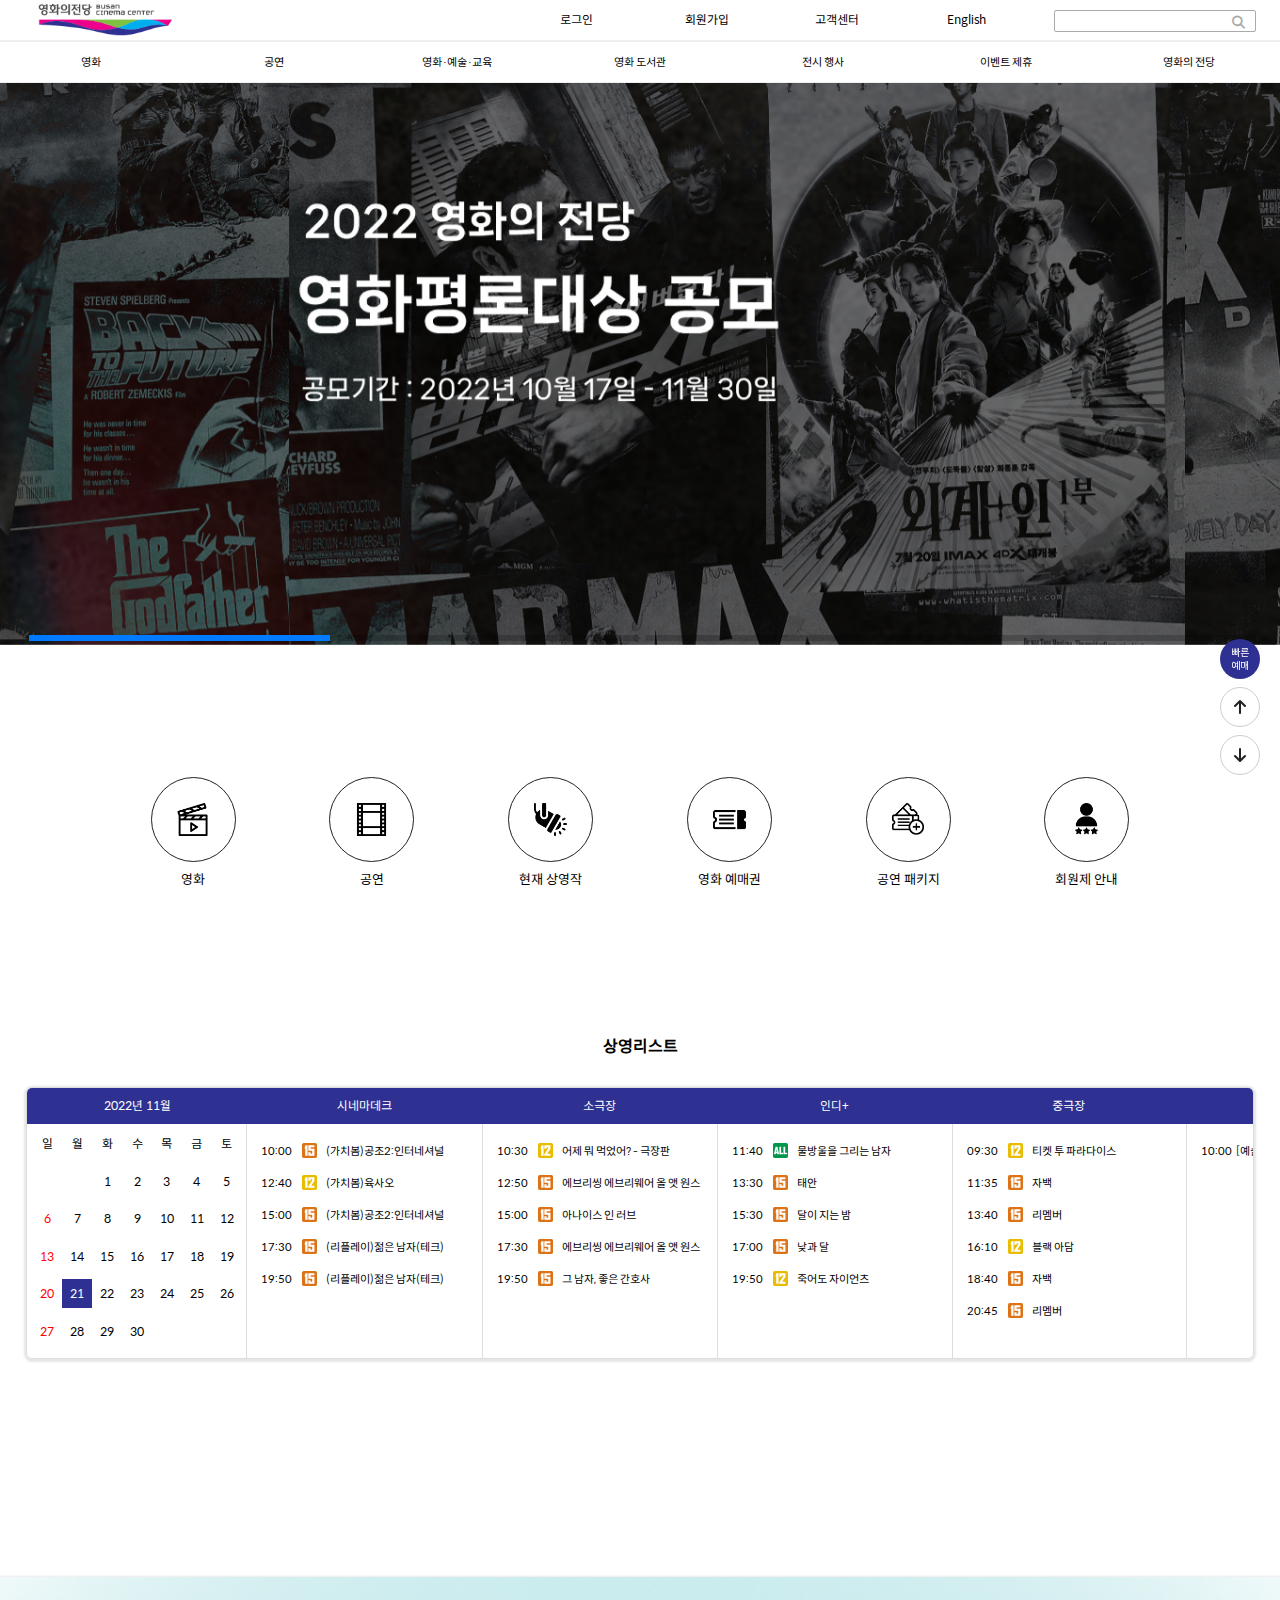
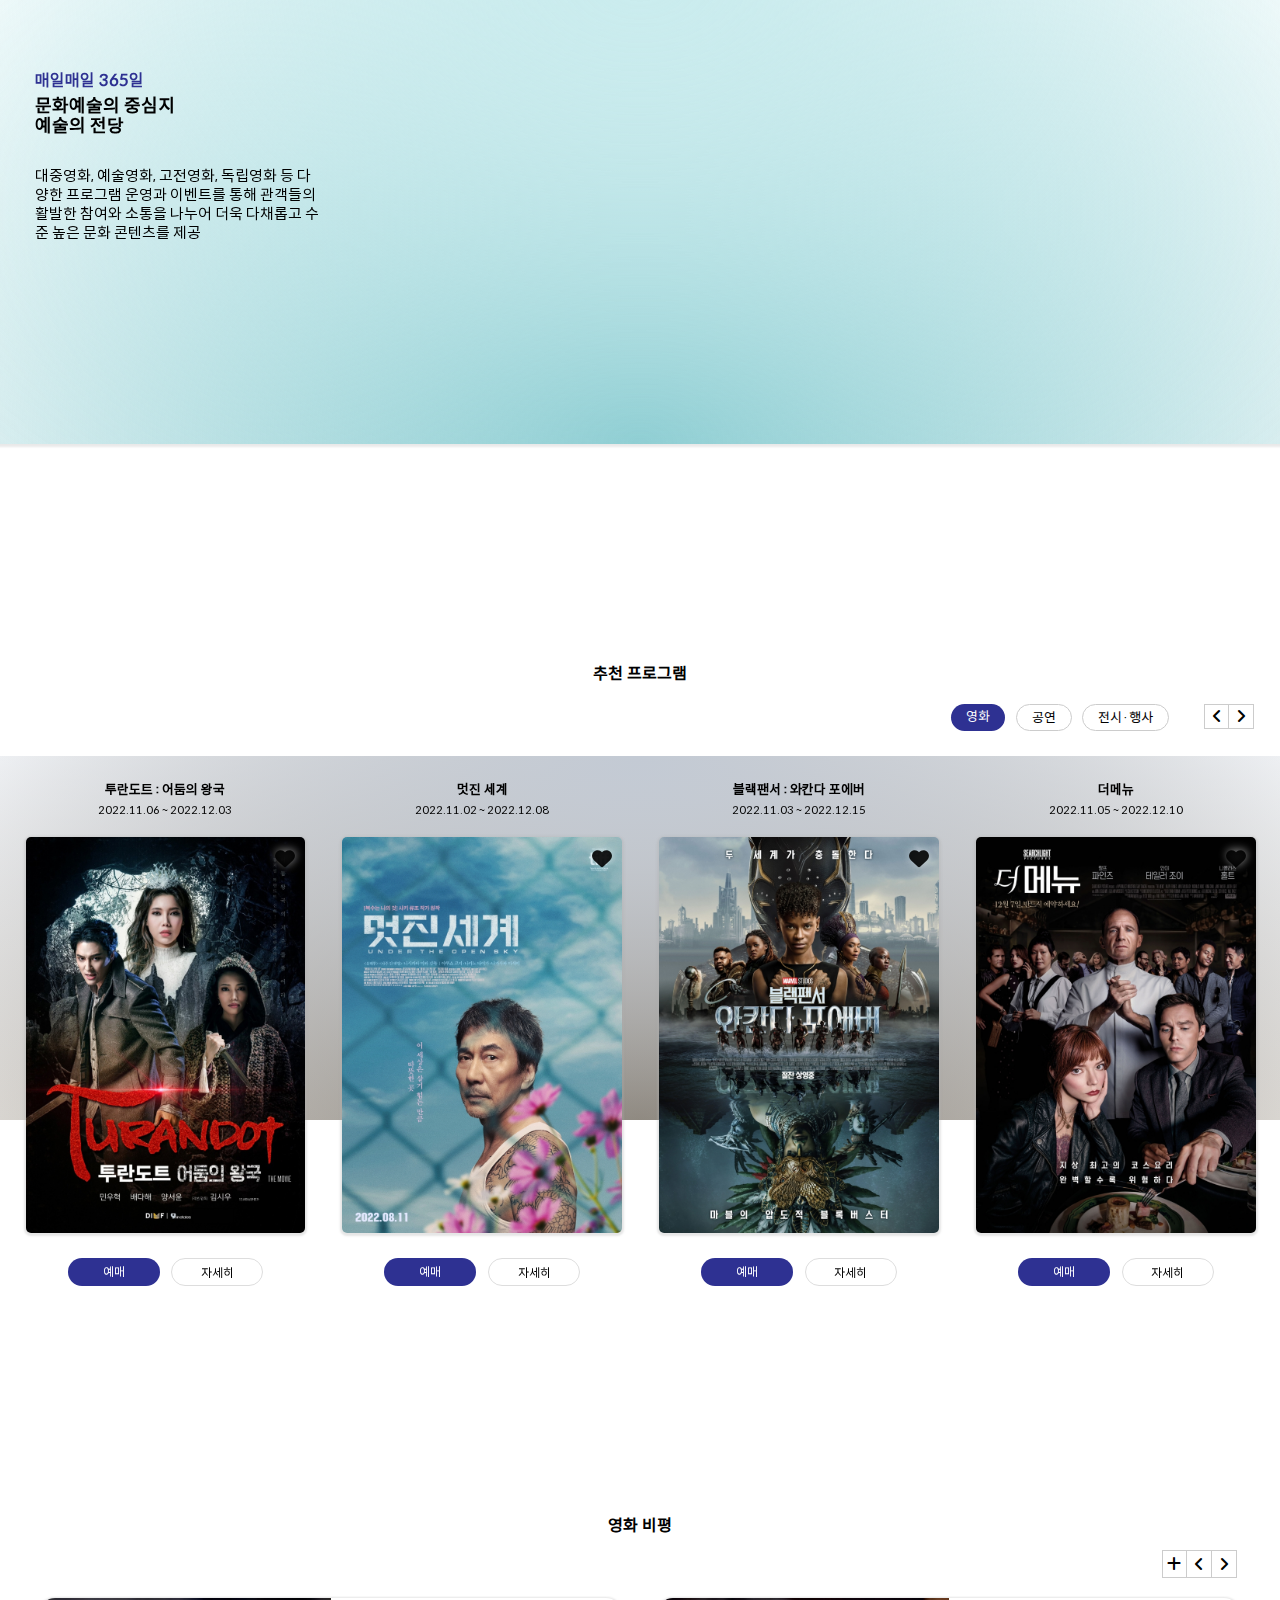
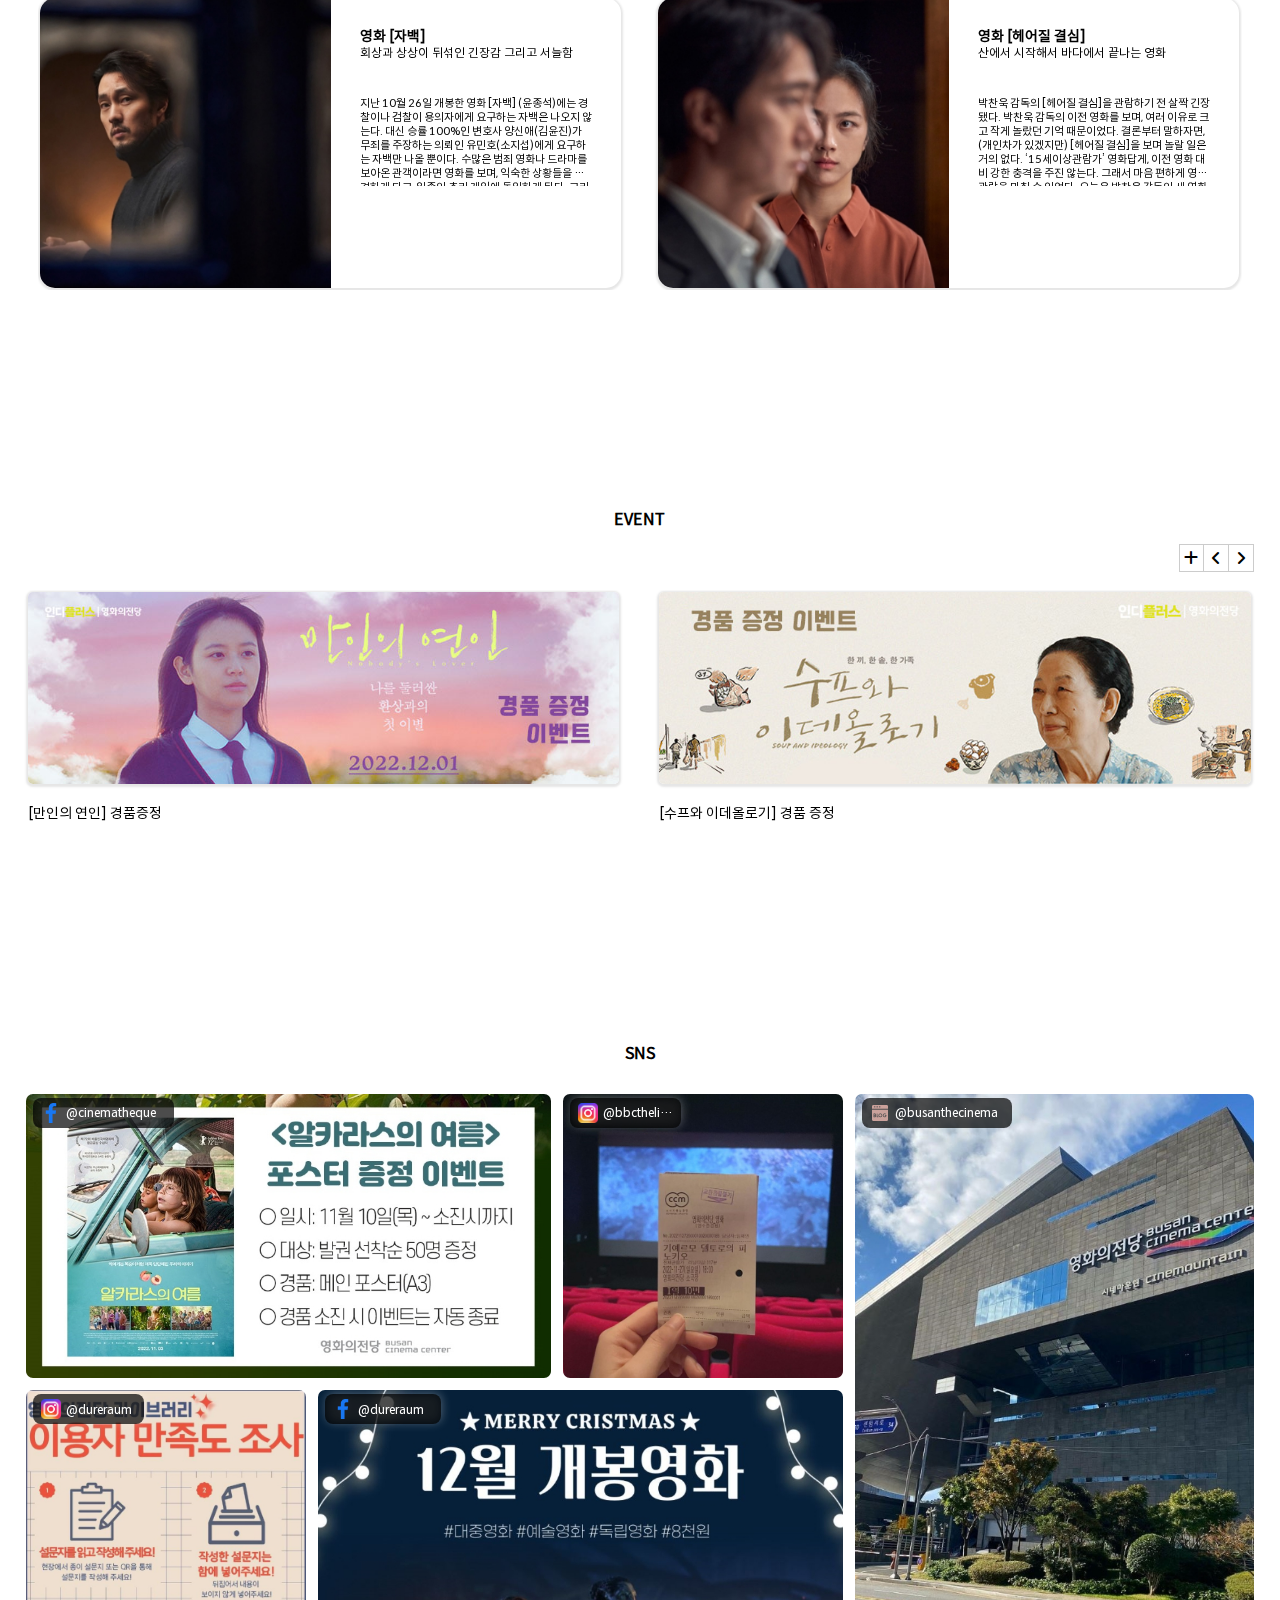
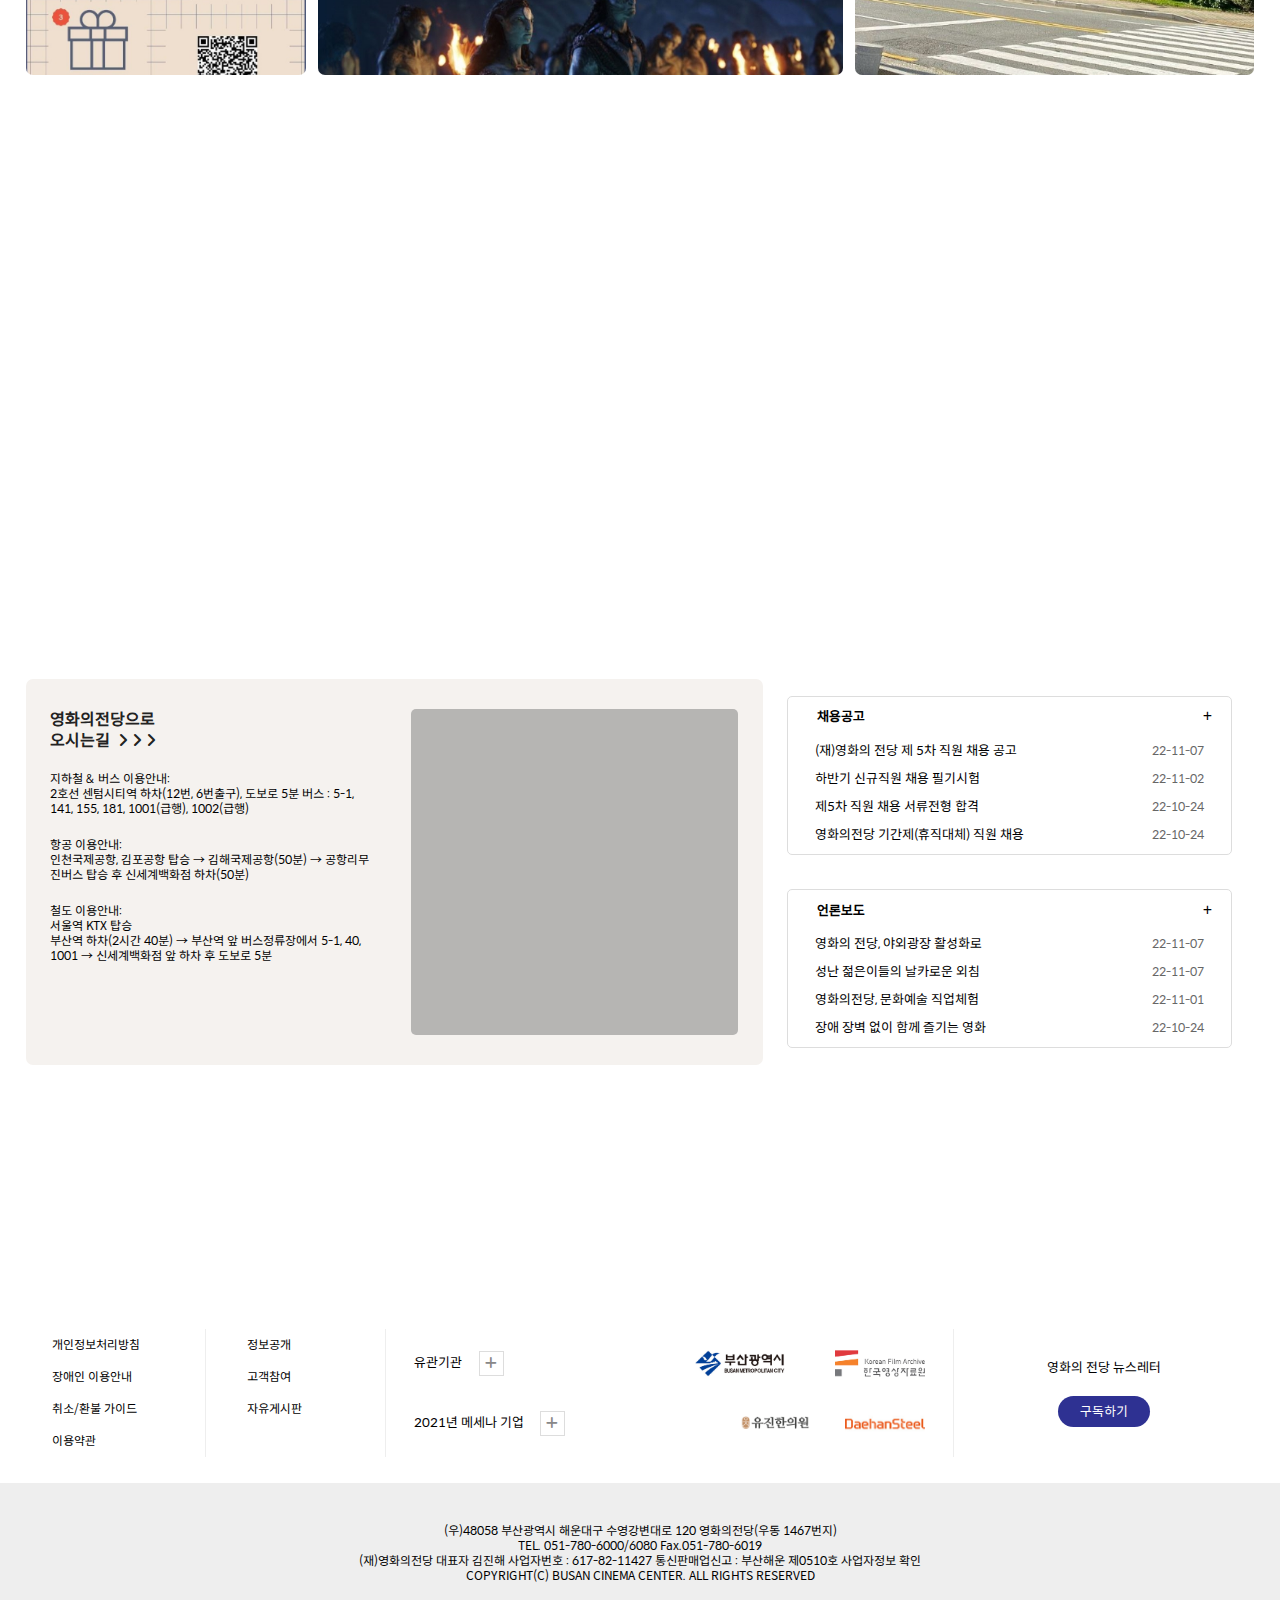
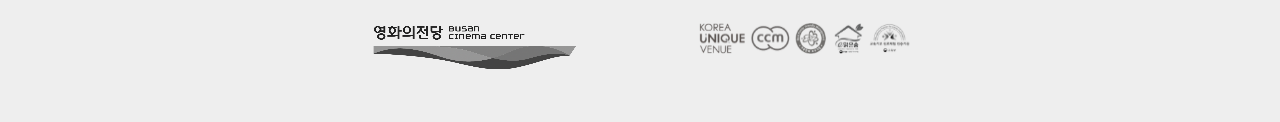
==== commit 9a135eb4: "fourteenth_upload" ====
--- a/index.html
+++ b/index.html
@@ -27,19 +27,19 @@
 
   <!---------- jQuery ---------->
   <!-- <script src="https://code.jquery.com/jquery-3.6.1.min.js"></script> -->
-  <script src="./js/plugins/jquery-3.6.1.min.js"></script>
+  <script src="./js/plugin/jquery-3.6.1.min.js"></script>
 
   <!---------- jQuery_scroll_to_plugin ---------->
-  <script src="./js/plugins/jquery.scrollTo.min.js"></script>
+  <script src="./js/plugin/jquery.scrollTo.min.js"></script>
 
   <!---------- jQuery_throttle_debounce_plugin ---------->
-  <script src="./js/plugins/jquery.ba-throttle-debounce.min.js"></script>
+  <script src="./js/plugin/jquery.ba-throttle-debounce.min.js"></script>
 
   <!---------- jQuery_mousewheel_plugin ---------->
-  <script src="./js/plugins/jquery.mousewheel.min.js"></script>
+  <script src="./js/plugin/jquery.mousewheel.min.js"></script>
 
   <!---------- jQuery_easing_plugin ---------->
-  <script src="./js/plugins/jquery.easing.min.js"></script>
+  <script src="./js/plugin/jquery.easing.min.js"></script>
 
   <!---------- lodash ---------->
   <script src="https://cdnjs.cloudflare.com/ajax/libs/lodash.js/4.17.21/lodash.min.js" integrity="sha512-WFN04846sdKMIP5LKNphMaWzU7YpMyCU245etK3g/2ARYbPK9Ub18eG+ljU96qKRCWh+quCY7yefSmlkQw1ANQ==" crossorigin="anonymous" referrerpolicy="no-referrer"></script>
@@ -137,7 +137,7 @@
                     <div class="product_info_unit">
                       <div class="product_name">
                         <div class="product_name_category">작품명</div>
-                        <div class="product_name_text">두란도트</div>
+                        <div class="product_name_text">투란도트</div>
                       </div>
                       <div class="product_age">
                         <div class="product_age_category">이용 가능 연령</div>
@@ -1170,7 +1170,7 @@
 
         <!---------- schedule_monthly_sheet ---------->
         <div class="schedule_monthly_sheet">
-            <!---------- schedule_monthly_sheet_unit ( * 7개 : calendar_221120 ~ calendar_221126 ) ---------->
+            <!---------- schedule_monthly_sheet_unit ( * 7개 : schedule_day_sunday ~ schedule_day_saturday ) ---------->
             <div class="schedule_monthly_sheet_unit schedule_day_sunday">
               <div class="schedule_cinema_deck">
                 <div class="schedule_subject">시네마데크</div>
@@ -3546,7 +3546,17 @@
 
   <!---------- quick_menu ---------->
   <aside class="quick_menu">
-    <label for="chk_fast_reserve" class="btn_fast_reserve">빠른<br />예매</label>
+    <label for="chk_fast_reserve" class="btn_fast_reserve">
+      <div class="btn_coin">
+        <div class="btn_coin_front">
+          빠른<br />예매
+        </div>
+        <div class="btn_coin_back">
+          빠른<br />예매
+        </div>
+      </div>
+    </label>
+    <!--btn_fast_reserve-->
     <a href="#to_the_top_anchor_point" class="btn_to_top">
       <i class="fa-solid fa-arrow-up"></i>
     </a>
--- a/css/header.css
+++ b/css/header.css
@@ -42,7 +42,8 @@
   top: 0;
   left: 0;
   /* opacity: 1; */
-  z-index: 10;
+  /* 네이버지도 api 내부의 인디케이터가 z-index:100 인것을 확인해 그보다 높게 설정함 */
+  z-index: 200;
   transition: all .3s;
 }
 
@@ -263,7 +264,8 @@
   width: 100%;
   height: 40px;
   position: relative;
-  z-index: 10;
+  /* 네이버지도 api때문에 헤더박스의 z-index를 200으로 높게 설정했는데. lnb_outer_box_non_fixed의 z-index를 그에 맞게 높여주지않으면 메인비주얼이 침범당하는 증상을 발견하고 해결하기위해 z-index를 높게잡음  */
+  z-index: 200;
 }
 
 .lnb_outer_box .lnb_inner_box {
@@ -349,7 +351,8 @@
   position: fixed;
   top: 0;
   left: 0;
-  z-index: 10;
+  /* 네이버지도 api 내부의 인디케이터가 z-index:100 인것을 확인해 그보다 높게 설정함 */
+  z-index: 200;
   opacity: 0;
   visibility: hidden;
   transition: all .3s;
--- a/css/main.css
+++ b/css/main.css
@@ -371,6 +371,43 @@
   float: left;
 }
 
+/* 스크롤바 모양 설정 */
+.schedule .schedule_monthly .schedule_shadow_box .schedule_monthly_sheet::-webkit-scrollbar {
+  height: 17px;
+  background-color: transparent;
+}
+
+.schedule .schedule_monthly .schedule_shadow_box .schedule_monthly_sheet::-webkit-scrollbar-thumb {
+  background-color: rgba(175, 175, 175, 0.5);
+  border-radius: 10px;
+  background-clip: padding-box;
+  border: 2px solid transparent;
+}
+
+.schedule .schedule_monthly .schedule_shadow_box .schedule_monthly_sheet::-webkit-scrollbar-track {
+  background-color: rgba(241, 241, 241, 0.5);
+  box-shadow: inset 0px 0px 1px rgba(0, 0, 0, 0.2);
+}
+
+.schedule .schedule_monthly .schedule_shadow_box .schedule_monthly_sheet::-webkit-scrollbar-button:horizontal:start,
+.schedule .schedule_monthly .schedule_shadow_box .schedule_monthly_sheet::-webkit-scrollbar-button:horizontal:end {
+  width: 17px;
+  height: 17px;
+  background-size: 30%;
+  background-repeat: no-repeat;
+  background-position: center;
+  background-color: rgba(241, 241, 241, 0.5);
+}
+
+.schedule .schedule_monthly .schedule_shadow_box .schedule_monthly_sheet::-webkit-scrollbar-button:horizontal:start {
+  background-image: url("./images/scrollbar_caret_left.svg");
+}
+
+.schedule .schedule_monthly .schedule_shadow_box .schedule_monthly_sheet::-webkit-scrollbar-button:horizontal:end {
+  background-image: url("./images/scrollbar_caret_right.svg");
+}
+
+/* 다시 원래 흐름대로 schedule_monthly_sheet 구조 설정 영역 */
 .schedule .schedule_monthly .schedule_shadow_box .schedule_monthly_sheet .schedule_monthly_sheet_unit {display: none; width: 180%;}
 .schedule .schedule_monthly .schedule_shadow_box .schedule_monthly_sheet .calendar_visible {display: flex;}
 
@@ -442,6 +479,7 @@
 
 .schedule .schedule_weekly .schedule_shadow_box {
   width: 96%;
+  border-radius: 5px;
   box-shadow: 0 1px 2px 2px rgba(171, 171, 171, 0.3);
   margin: 0 auto;
   overflow: hidden;
@@ -1506,6 +1544,30 @@
   font-size: 0.75rem;
   color: #666;
   text-align: right;
+}
+
+/*-------- 퀵메뉴 빠른예매 자동 회전 애니메이션 ( 퀵메뉴섹션의 이외 css는 footer.css 참고 ) --------*/
+.quick_menu .btn_fast_reserve .btn_coin_front {
+  animation: 14s infinite btn_coin_front ease-in-out;
+}
+
+@keyframes btn_coin_front {
+  0% {transform: rotateY(0);}
+  45% {transform: rotateY(0);}
+  55% {transform: rotateY(360deg);}
+  100% {transform: rotateY(360deg);}
+}
+
+/* ↓ 참고 컬러 : #d0ca30 */
+.quick_menu .btn_fast_reserve .btn_coin_back {
+  animation: 14s infinite btn_coin_back ease-in-out;
+}
+
+@keyframes btn_coin_back {
+  0% {transform: rotateY(180deg);}
+  45% {transform: rotateY(180deg);}
+  55% {transform: rotateY(540deg);}
+  100% {transform: rotateY(540deg);}
 }
 
 /*-------- media_query (main) --------*/
--- a/css/footer.css
+++ b/css/footer.css
@@ -241,7 +241,7 @@
   width: 100%;
 }
 
-/*-------- quick_menu --------*/
+/*-------- quick_menu & btn_fast_reserve --------*/
 .quick_menu {
   display: block;
   position: fixed;
@@ -251,20 +251,52 @@
 }
 
 .quick_menu .btn_fast_reserve {
-  display: flex;
+  display: block;
+  width: 40px;
+  height: 40px;
+  border-radius: 50%;
+  margin-bottom: 8px;
+  cursor: pointer;
+}
+
+.quick_menu .btn_fast_reserve .btn_coin {
   width: 40px;
   height: 40px;
   font-size: 0.625rem;
+  position: relative;
+  perspective: 45px;
+}
+
+/* 빠른예매 자동 회전 애니메이션은 main.css에 있음 ( 메인페이지에서만 자동 회전 애니메이션 적용 ) */
+.quick_menu .btn_fast_reserve .btn_coin_front,
+.quick_menu .btn_fast_reserve .btn_coin_back {
+  display: flex;
+  width: 40px;
+  height: 40px;
+  justify-content: center;
+  align-items: center;
+  border-radius: 50%;
+  backface-visibility: hidden;
+  transition: all .3s;
+}
+
+.quick_menu .btn_fast_reserve .btn_coin_front {
   color: #fff;
   background-color: #2E3192;
-  border-radius: 50%;
-  justify-content: center;
-  align-items: center;
-  margin-bottom: 8px;
-  cursor: pointer;
-  transition: all .3s;
-}
-
+  transform: rotateY(0);
+}
+
+/* ↓ 컬러변경시 참고 : #d0ca30 */
+.quick_menu .btn_fast_reserve .btn_coin_back {
+  color: #fff;
+  background-color: #f4b807;
+  position: absolute;
+  top: 0;
+  left: 0;
+  transform: rotateY(180deg);
+}
+
+/*-------- quick_menu ( btn_to_top, btn_to_bottom ) --------*/
 .quick_menu .btn_to_top {
   display: block;
   width: 40px;
@@ -325,6 +357,9 @@
 
 #chk_fast_reserve {display: none;}
 #chk_fast_reserve:checked ~ .fast_reserve {opacity: 1; visibility: visible;}
+/* 빠른예매 기능 이용중일때는 애니메이션 정지 - main.css 참고 ( main.js의 jQuery섹션에서 이 기능을 대신 처리해주기때문에, 추후변동사항이 생길때를 대비해 주석처리함 ) */
+/* #chk_fast_reserve:checked ~ .quick_menu .btn_fast_reserve .btn_coin_front {transform: rotateY(0deg); animation: none;}
+#chk_fast_reserve:checked ~ .quick_menu .btn_fast_reserve .btn_coin_back {transform: rotateY(180deg); animation: none;} */
 
 /*-------- fast_reserve_contents ( fast_reserve_pagination ) --------*/
 .fast_reserve .fast_reserve_contents {
@@ -420,7 +455,14 @@
 .fast_reserve_contents .fast_reserve_sheet_box .select_pay .resizing_box {
   /* height: 450px; */
   height: 100%;
-  overflow: scroll;
+  overflow-y: scroll;
+  overflow-x: hidden;
+  scrollbar-width: none;
+}
+
+.fast_reserve_contents .fast_reserve_sheet_box .resizing_box::-webkit-scrollbar {
+  width: 0;
+  height: 0;
 }
 
 /*-------- select_theater (search_box) --------*/
@@ -995,6 +1037,28 @@
   .fast_reserve_contents .fast_reserve_sheet_box .pay .pay_title {margin-top: 50px; margin-bottom: 10px;}
   .fast_reserve_contents .fast_reserve_sheet_box .pay .pay_price {margin-bottom: 90px;}
   .fast_reserve_contents .fast_reserve_sheet_box .pay .pay_method {margin-bottom: 86px;}
+
+  /* 스크롤바 스타일 부여. - 600px부터 화면너비에 여유가 생기고 스크롤바가 있어도 지저분해보이지않음. */
+  .fast_reserve_contents .fast_reserve_sheet_box .resizing_box::-webkit-scrollbar {
+    width: 8px;
+    background-color: transparent;
+  }
+  
+  .fast_reserve_contents .fast_reserve_sheet_box .resizing_box::-webkit-scrollbar-thumb {
+    background-color: rgba(175, 175, 175, 0.5);
+    border-radius: 10px;
+    background-clip: padding-box;
+    border: 1px solid transparent;
+  }
+  
+  .fast_reserve_contents .fast_reserve_sheet_box .resizing_box::-webkit-scrollbar-track {
+    background-color: rgba(0, 0, 0, 0.1);
+    box-shadow: inset 0px 0px 1px rgba(0, 0, 0, 0.2);
+  }
+  
+  .fast_reserve_contents .fast_reserve_sheet_box .resizing_box::-webkit-scrollbar-corner {
+    background-color: transparent;
+  }
 }
 
 /*-------- all_and_769px ↑ --------*/
@@ -1050,11 +1114,17 @@
   .footer .footer_info {font-size: 0.75rem;}
   .footer .footer_info .footer_info_br {display: none;}
 
-  .quick_menu .btn_fast_reserve:hover,
-  .quick_menu .btn_fast_reserve:focus {background-color: #f4b807;}
-
-  /* footer.js → 최초화면과, 아래로 스크롤 했을시에만 퀵메뉴가 보이게 만듬. */
+  /* footer.js → 최초화면과, 아래로 스크롤 했을시에만 퀵메뉴가 보이도록 의도. */
   .quick_menu {right: 20px;}
+  /* 빠른예매 버튼 호버시 뒷면 보이도록 */
+  .quick_menu .btn_fast_reserve:hover .btn_coin_front {
+    transform: rotateY(180deg);
+    animation: none;
+  }
+  .quick_menu .btn_fast_reserve:hover .btn_coin_back {
+    transform: rotateY(360deg);
+    animation: none;
+  }
 
   .fast_reserve .fast_reserve_contents {max-width: 600px; height: 600px;}
   .fast_reserve_contents .fast_reserve_sheet_box .confirm_box {margin-top: 70px; margin-bottom: 50px;}
@@ -1068,6 +1138,12 @@
   .fast_reserve_contents .fast_reserve_sheet_box .pay .pay_title {margin-bottom: 30px;}
   .fast_reserve_contents .fast_reserve_sheet_box .pay .pay_price {margin-bottom: 120px;}
   .fast_reserve_contents .fast_reserve_sheet_box .pay .pay_method {margin-bottom: 116px;}
+
+
+  /* 스크롤바 굵기 조정 (8 → 10px) */
+  .fast_reserve_contents .fast_reserve_sheet_box .resizing_box::-webkit-scrollbar {
+    width: 10px;
+  }
 }
 
 /*-------- all_and_1025px ↑ --------*/
@@ -1102,6 +1178,11 @@
   .fast_reserve_contents .fast_reserve_sheet_box .pay .pay_title {margin-top: 60px;}
   .fast_reserve_contents .fast_reserve_sheet_box .pay .pay_price {margin-bottom: 160px;}
   .fast_reserve_contents .fast_reserve_sheet_box .pay .pay_method {margin-bottom: 166px;}
+
+  /* 스크롤바 굵기 조정 (10 → 12px) */
+  .fast_reserve_contents .fast_reserve_sheet_box .resizing_box::-webkit-scrollbar {
+    width: 12px;
+  }
 }
 
 /*-------- all_and_1360px ↑ --------*/
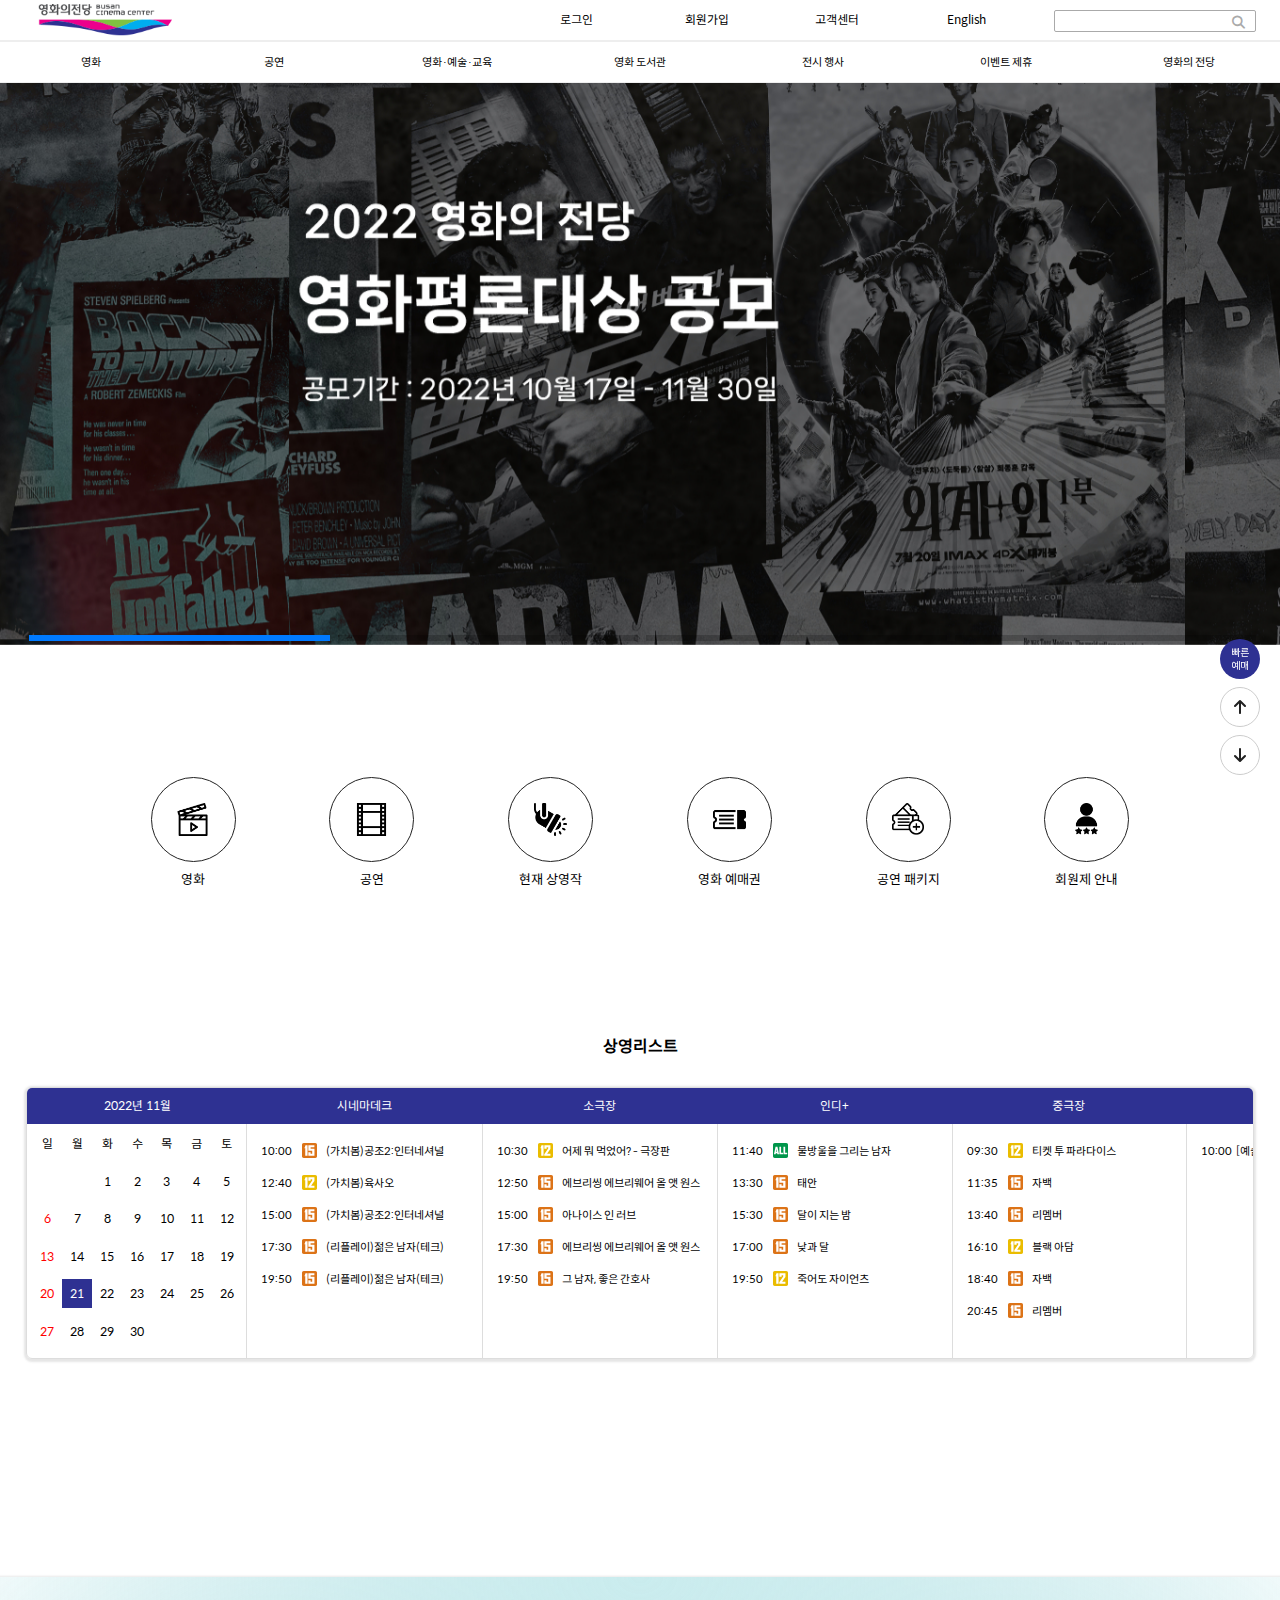
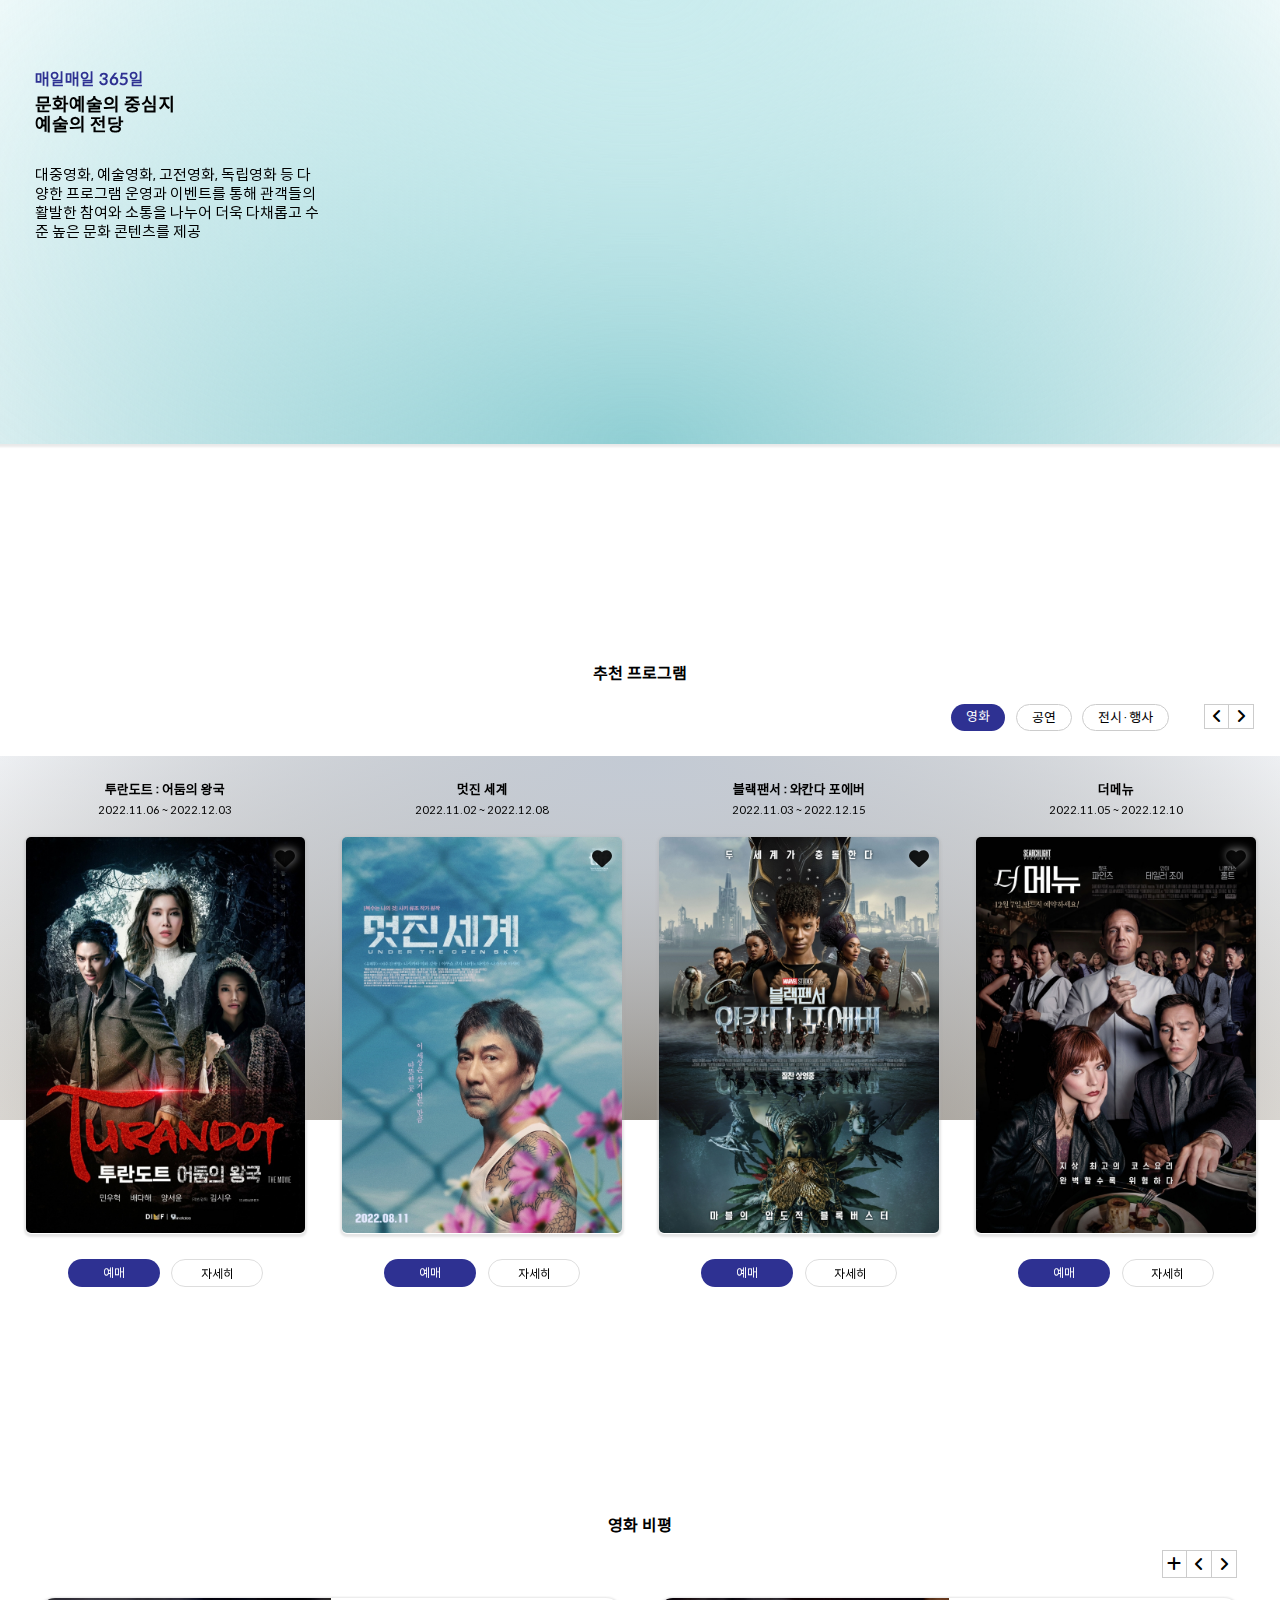
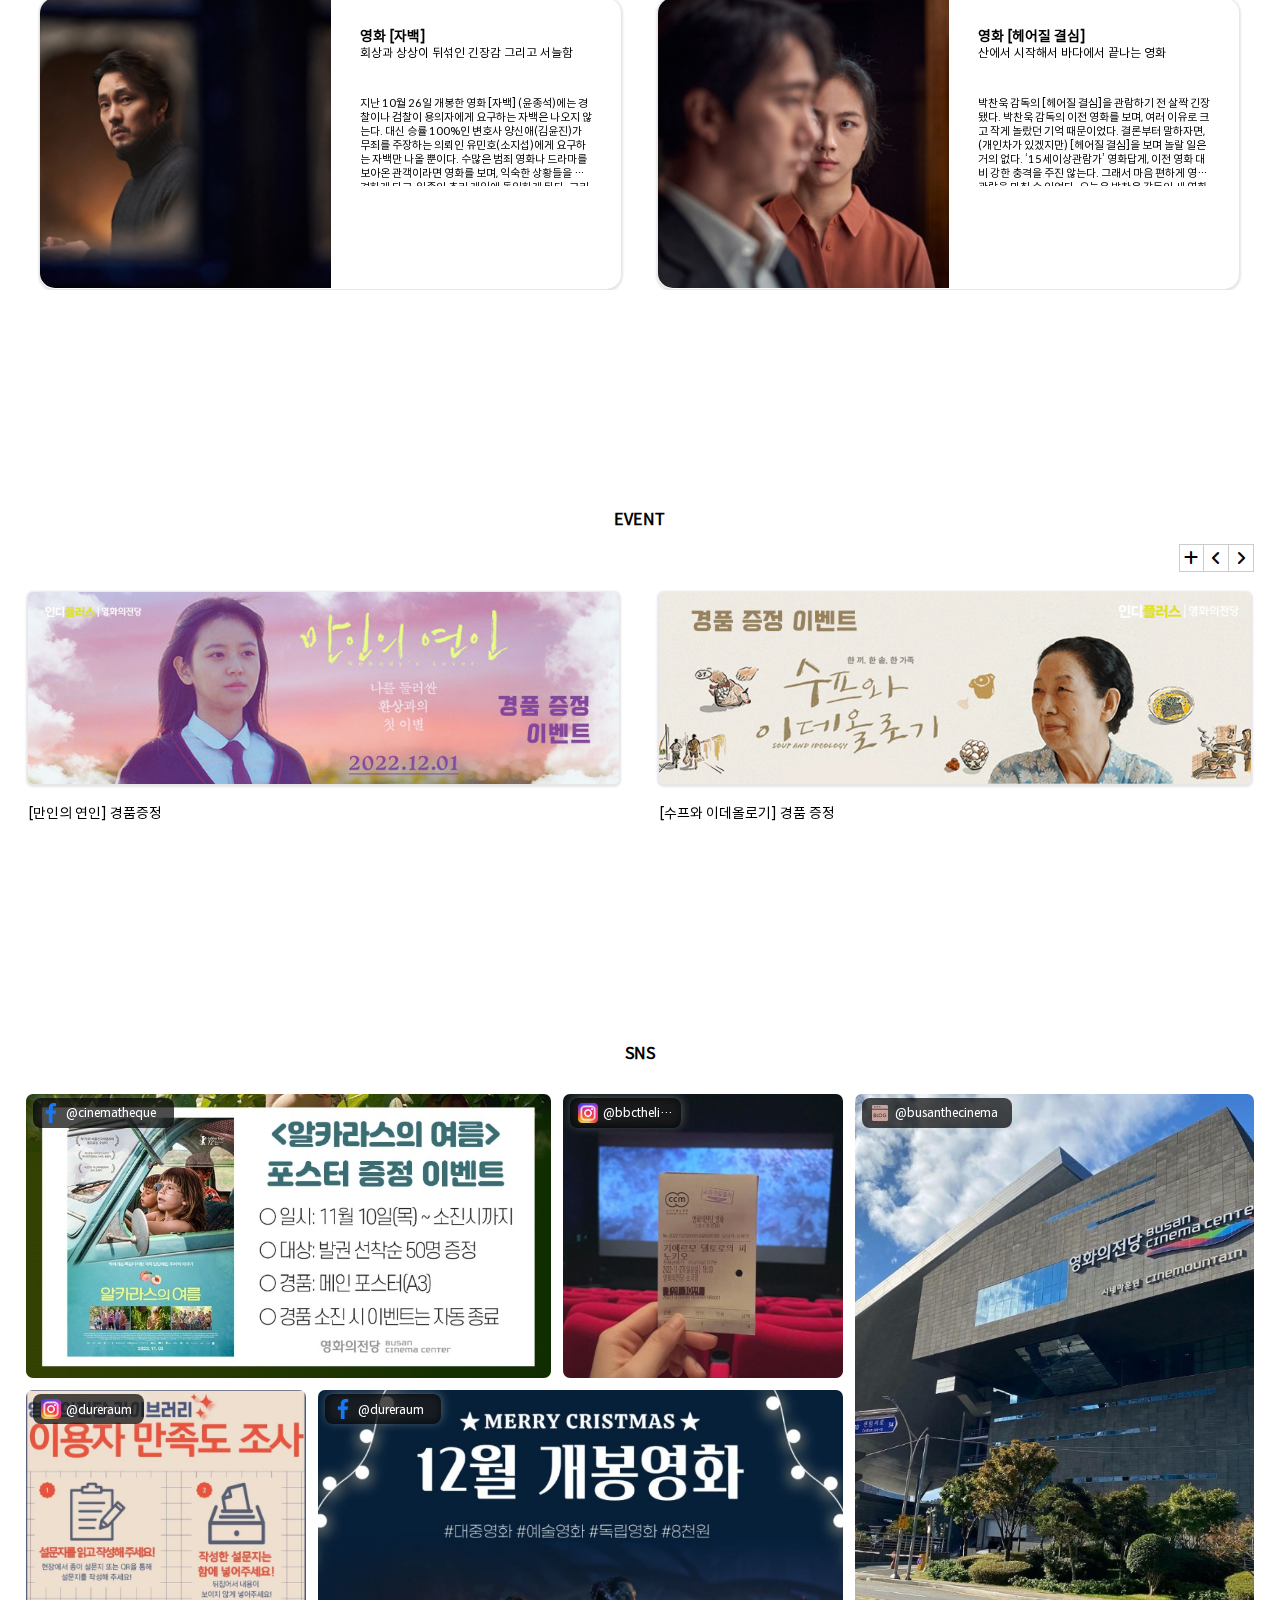
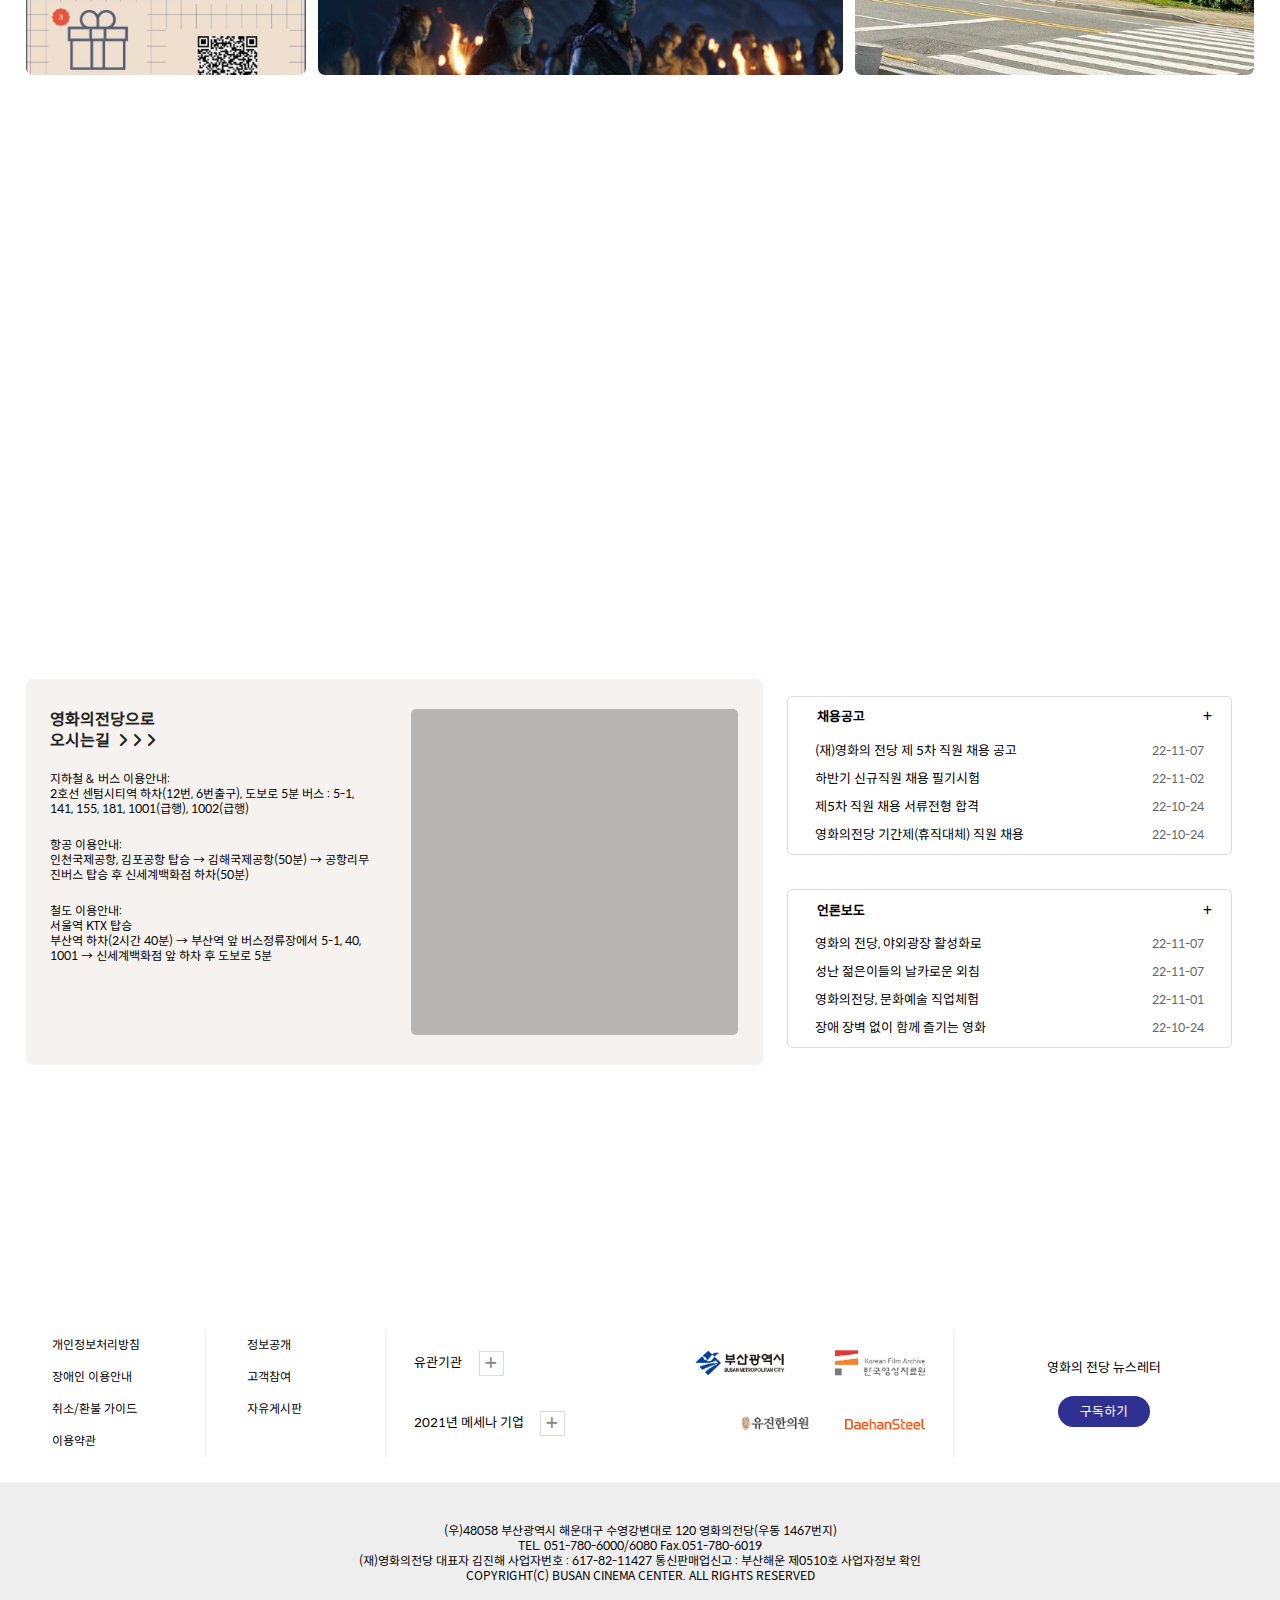
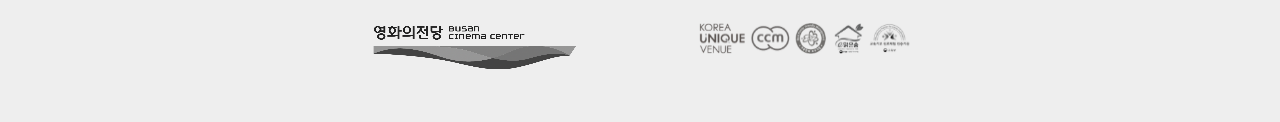
==== commit df368f74: "a_href_change" ====
--- a/index.html
+++ b/index.html
@@ -149,8 +149,18 @@
 
                 </div><!--product_info-->
                 <div class="theater_schedule">
-                  <div class="theater_schedule_title">날짜선택</div>
+                  <div class="theater_schedule_title">
+                    <div class="theater_schedule_title_text">날짜선택</div>
+                    <div class="theater_schedule_control_box">
+                      
+                        <div class="icon_left icon_unit"><i class="fa-solid fa-angle-left"></i></div>
+                        <div class="icon_right icon_unit"><i class="fa-solid fa-angle-right"></i></div>
+                      
+                    </div><!--theater_schedule_control_box--> 
+                  </div><!--theater_schedule_title-->
+
                   <div class="theater_schedule_sheet_box">
+                    <div class="schedule_not_found">점검중입니다.</div>
                     <div class="theater_schedule_sheet">
                       <div class="swiper-wrapper">
                         <div class="swiper-slide fast_november">
@@ -242,7 +252,7 @@
                             </ul>
                             <ul>
                               <li><a href="#!" id="btn_theater_durandot_221218" class="schedule_sunday">18</a></li>
-                              <li><a href="#!" id="btn_theater_durandot_221218">19</a></li>
+                              <li><a href="#!" id="btn_theater_durandot_221219">19</a></li>
                               <li><a href="#!" id="btn_theater_durandot_221220">20</a></li>
                               <li><a href="#!" id="btn_theater_durandot_221221">21</a></li>
                               <li><a href="#!" id="btn_theater_durandot_221222">22</a></li>
@@ -316,9 +326,6 @@
                         </div><!--swiper-slide-->
                       </div><!--swiper-wrapper-->
                     </div><!--theater_schedule_sheet-->
-                    <div class="schedule_not_found">
-                      점검중입니다.
-                    </div>
                   </div><!--theater_schedule_sheet_box-->
                   <div class="theater_schedule_available_box">
 
@@ -3192,37 +3199,37 @@
     </div><!--event_control_box-->
     <div class="event_sheet">
       <div class="swiper-wrapper">
-        <a href="#" class="swiper-slide event_unit">
+        <a href="#!" class="swiper-slide event_unit">
           <div class="event_image">
             <img src="./images/event_01.jpg" alt="이벤트이미지_01" />
           </div>
           <h5 class="event_unit_title">[만인의 연인] 경품증정</h5>
         </a>
-        <a href="#" class="swiper-slide event_unit">
+        <a href="#!" class="swiper-slide event_unit">
           <div class="event_image">
             <img src="./images/event_02.jpg" alt="이벤트이미지_02" />
           </div>
           <h5 class="event_unit_title">[수프와 이데올로기] 경품 증정</h5>
         </a>
-        <a href="#" class="swiper-slide event_unit">
+        <a href="#!" class="swiper-slide event_unit">
           <div class="event_image">
             <img src="./images/event_03.jpg" alt="이벤트이미지_03" />
           </div>
           <h5 class="event_unit_title">[낮과 달] 경품 증정</h5>
         </a>
-        <a href="#" class="swiper-slide event_unit">
+        <a href="#!" class="swiper-slide event_unit">
           <div class="event_image">
             <img src="./images/event_04.jpg" alt="이벤트이미지_04" />
           </div>
           <h5 class="event_unit_title">[파로호] 경품 증정</h5>
         </a>
-        <a href="#" class="swiper-slide event_unit">
+        <a href="#!" class="swiper-slide event_unit">
           <div class="event_image">
             <img src="./images/event_05.jpg" alt="이벤트이미지_05" />
           </div>
           <h5 class="event_unit_title">[창밖은 겨울] 경품 증정</h5>
         </a>
-        <a href="#" class="swiper-slide event_unit">
+        <a href="#!" class="swiper-slide event_unit">
           <div class="event_image">
             <img src="./images/event_06.jpg" alt="이벤트이미지_06" />
           </div>
--- a/css/footer.css
+++ b/css/footer.css
@@ -593,7 +593,7 @@
 
 /*-------- select_theater - detail_info ( product_info ) --------*/
 .fast_reserve_contents .select_theater .detail_info .product_info {
-  margin-bottom: 30px;
+  margin-bottom: 40px;
 }
 
 .fast_reserve_contents .select_theater .detail_info .product_info .product_info_title {
@@ -636,9 +636,41 @@
 }
 
 .fast_reserve_contents .select_theater .detail_info .theater_schedule .theater_schedule_title {
+  display: flex;
   width: 86%;
   margin: 0 auto;
   margin-bottom: 20px;
+  justify-content: space-between;
+}
+
+.fast_reserve_contents .select_theater .detail_info .theater_schedule .theater_schedule_title .theater_schedule_title_text {
+  width: 80px;
+  height: 25px;
+  line-height: 25px;
+}
+
+.fast_reserve_contents .select_theater .detail_info .theater_schedule .theater_schedule_control_box {
+  display: flex;
+  width: 52px;
+  height: 25px;
+  border: 1px solid #ccc;
+  border-radius: 5px;
+  box-sizing: border-box;
+}
+
+.fast_reserve_contents .select_theater .detail_info .theater_schedule .theater_schedule_control_box .icon_unit {
+  display: flex;
+  width: 26px;
+  font-size: 0.688rem;
+  color: #ccc;
+  box-sizing: border-box;
+  justify-content: center;
+  align-items: center;
+  cursor: pointer;
+}
+
+.fast_reserve_contents .select_theater .detail_info .theater_schedule .theater_schedule_control_box .icon_left {
+  border-right: 1px solid #ccc;
 }
 
 .fast_reserve_contents .select_theater .detail_info .theater_schedule .theater_schedule_sheet_box {
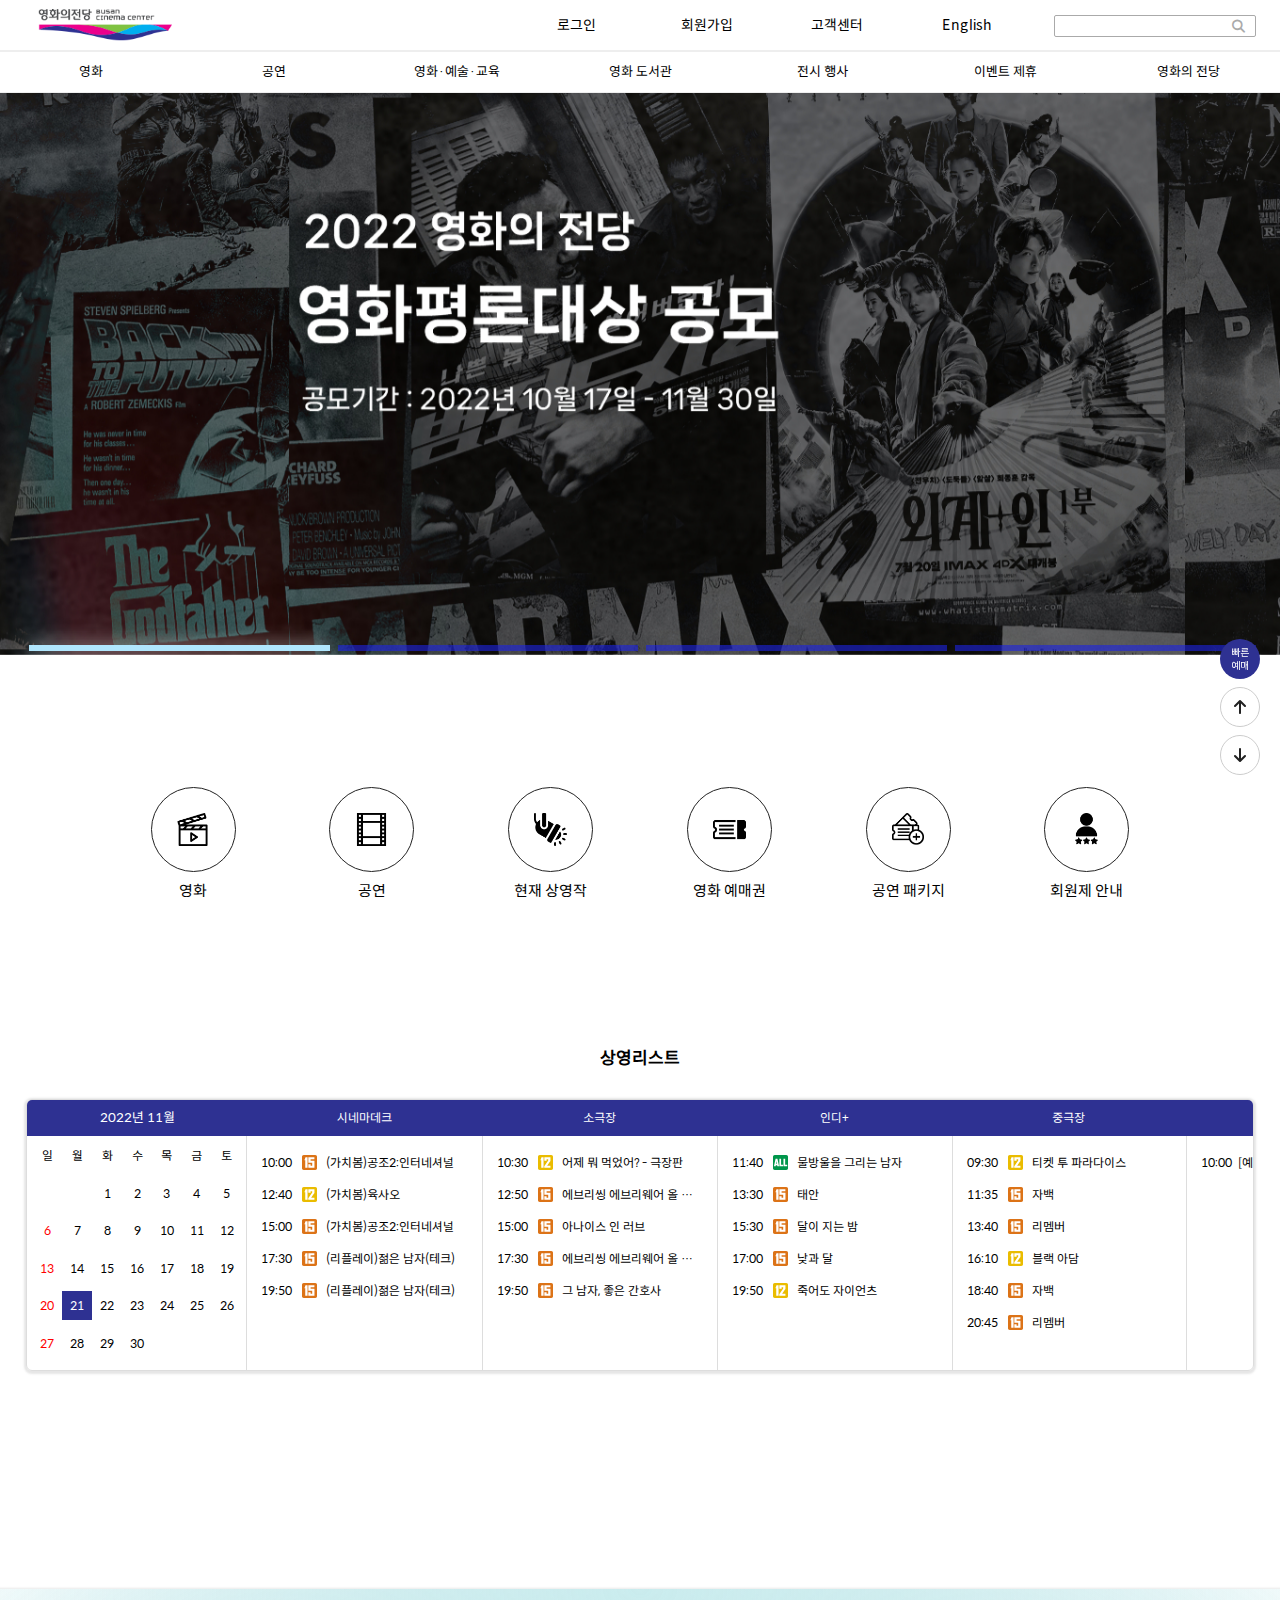
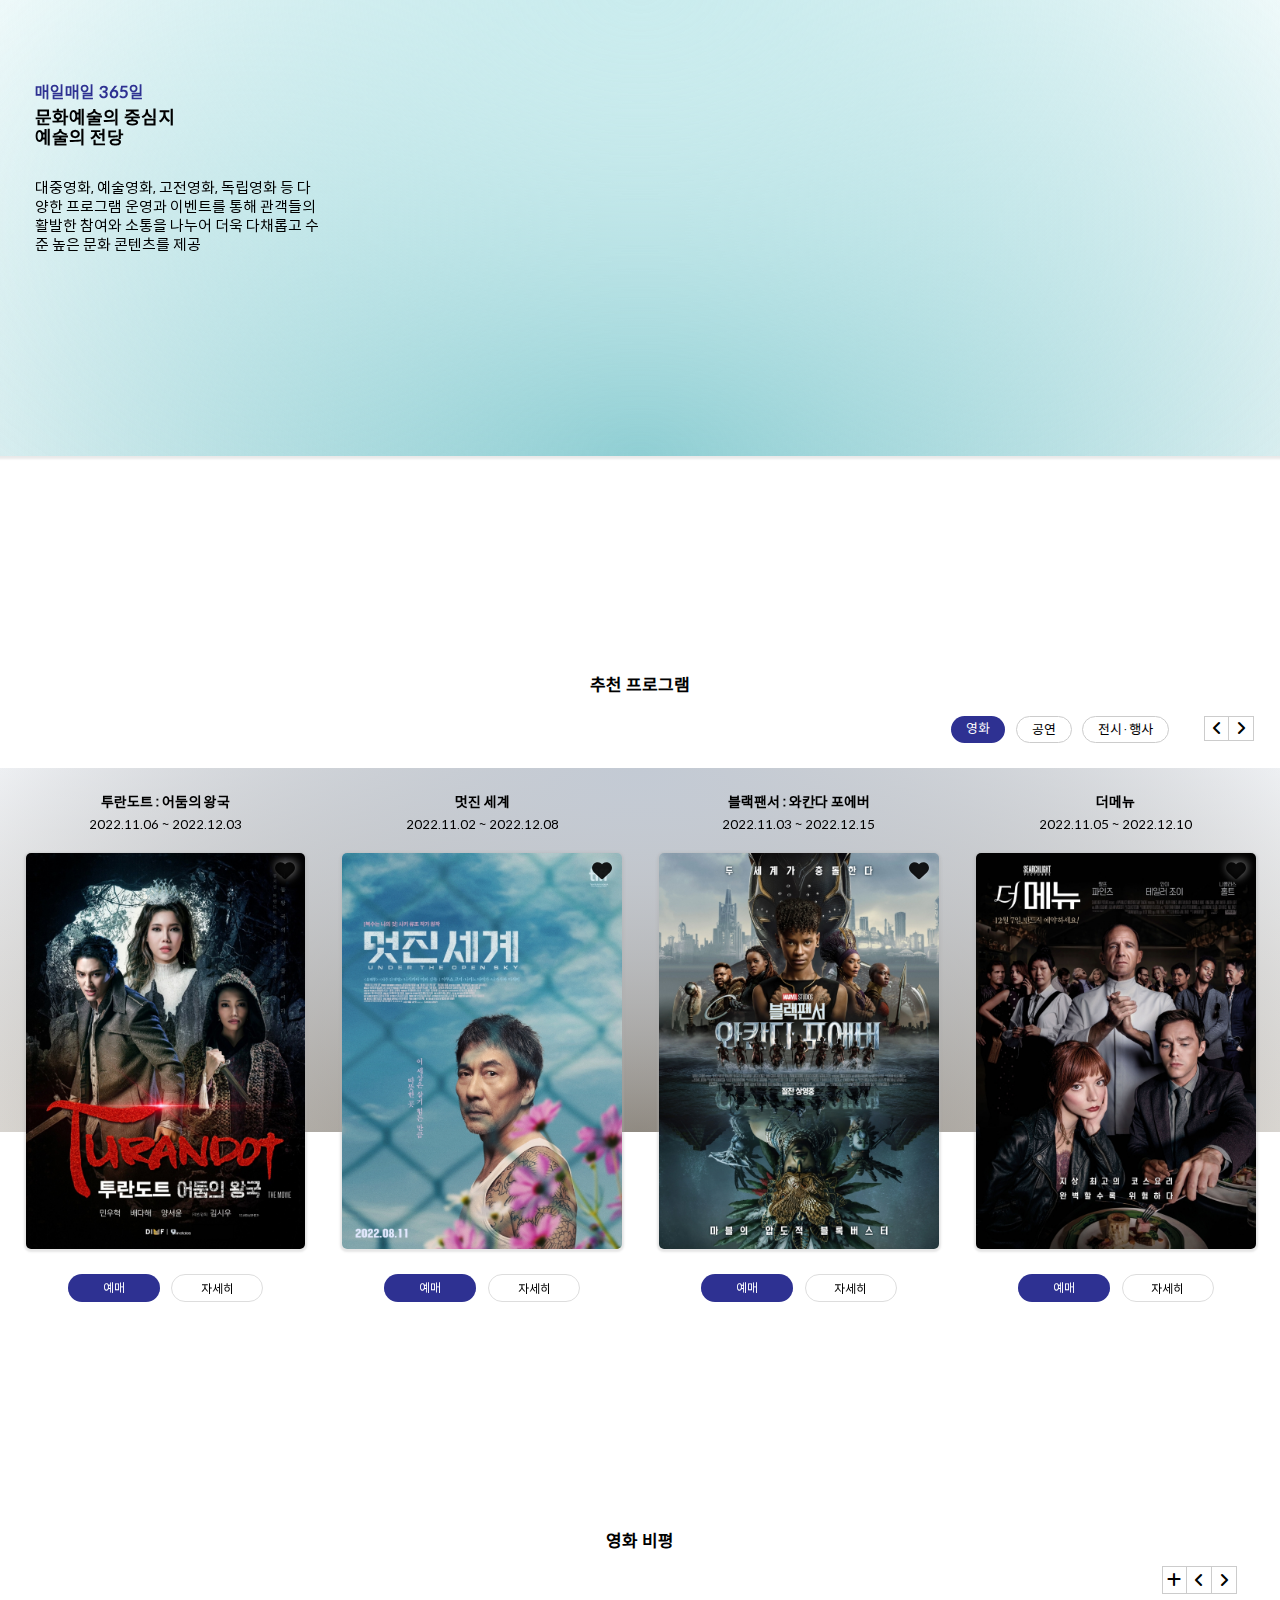
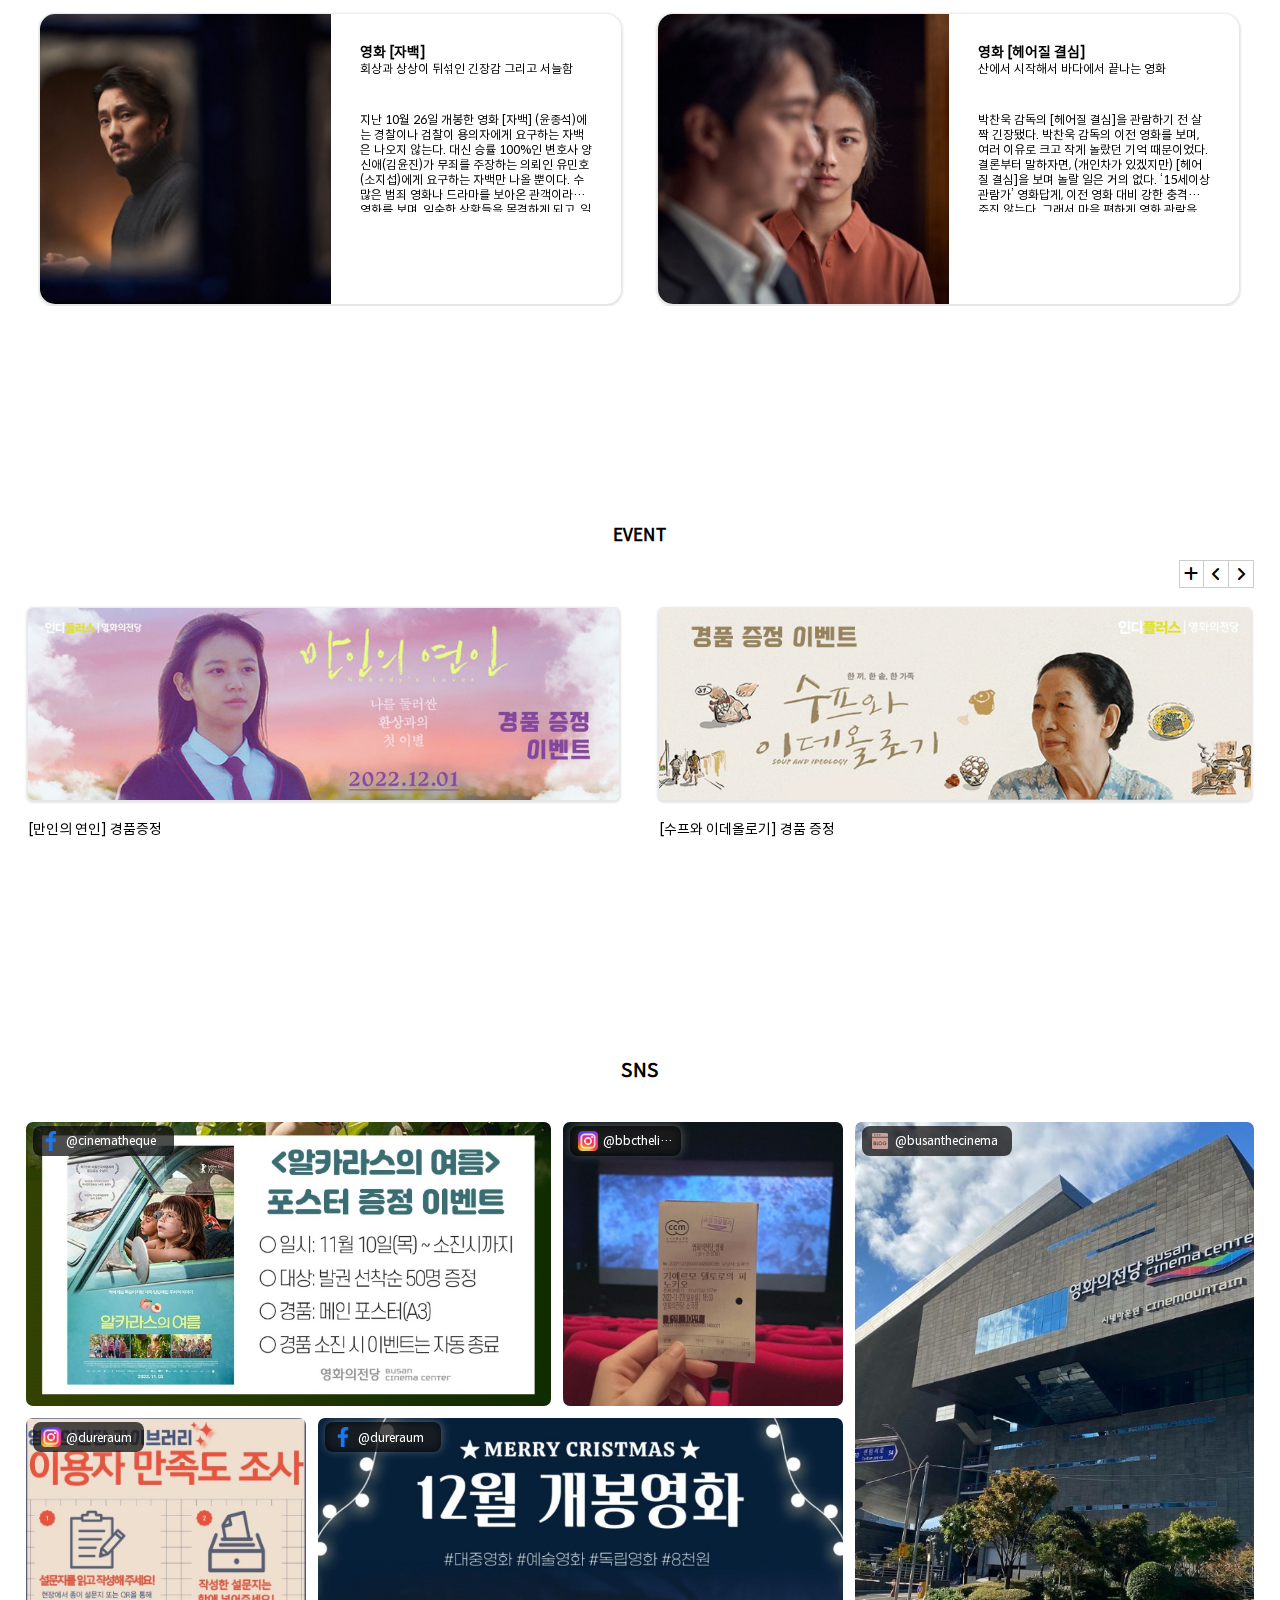
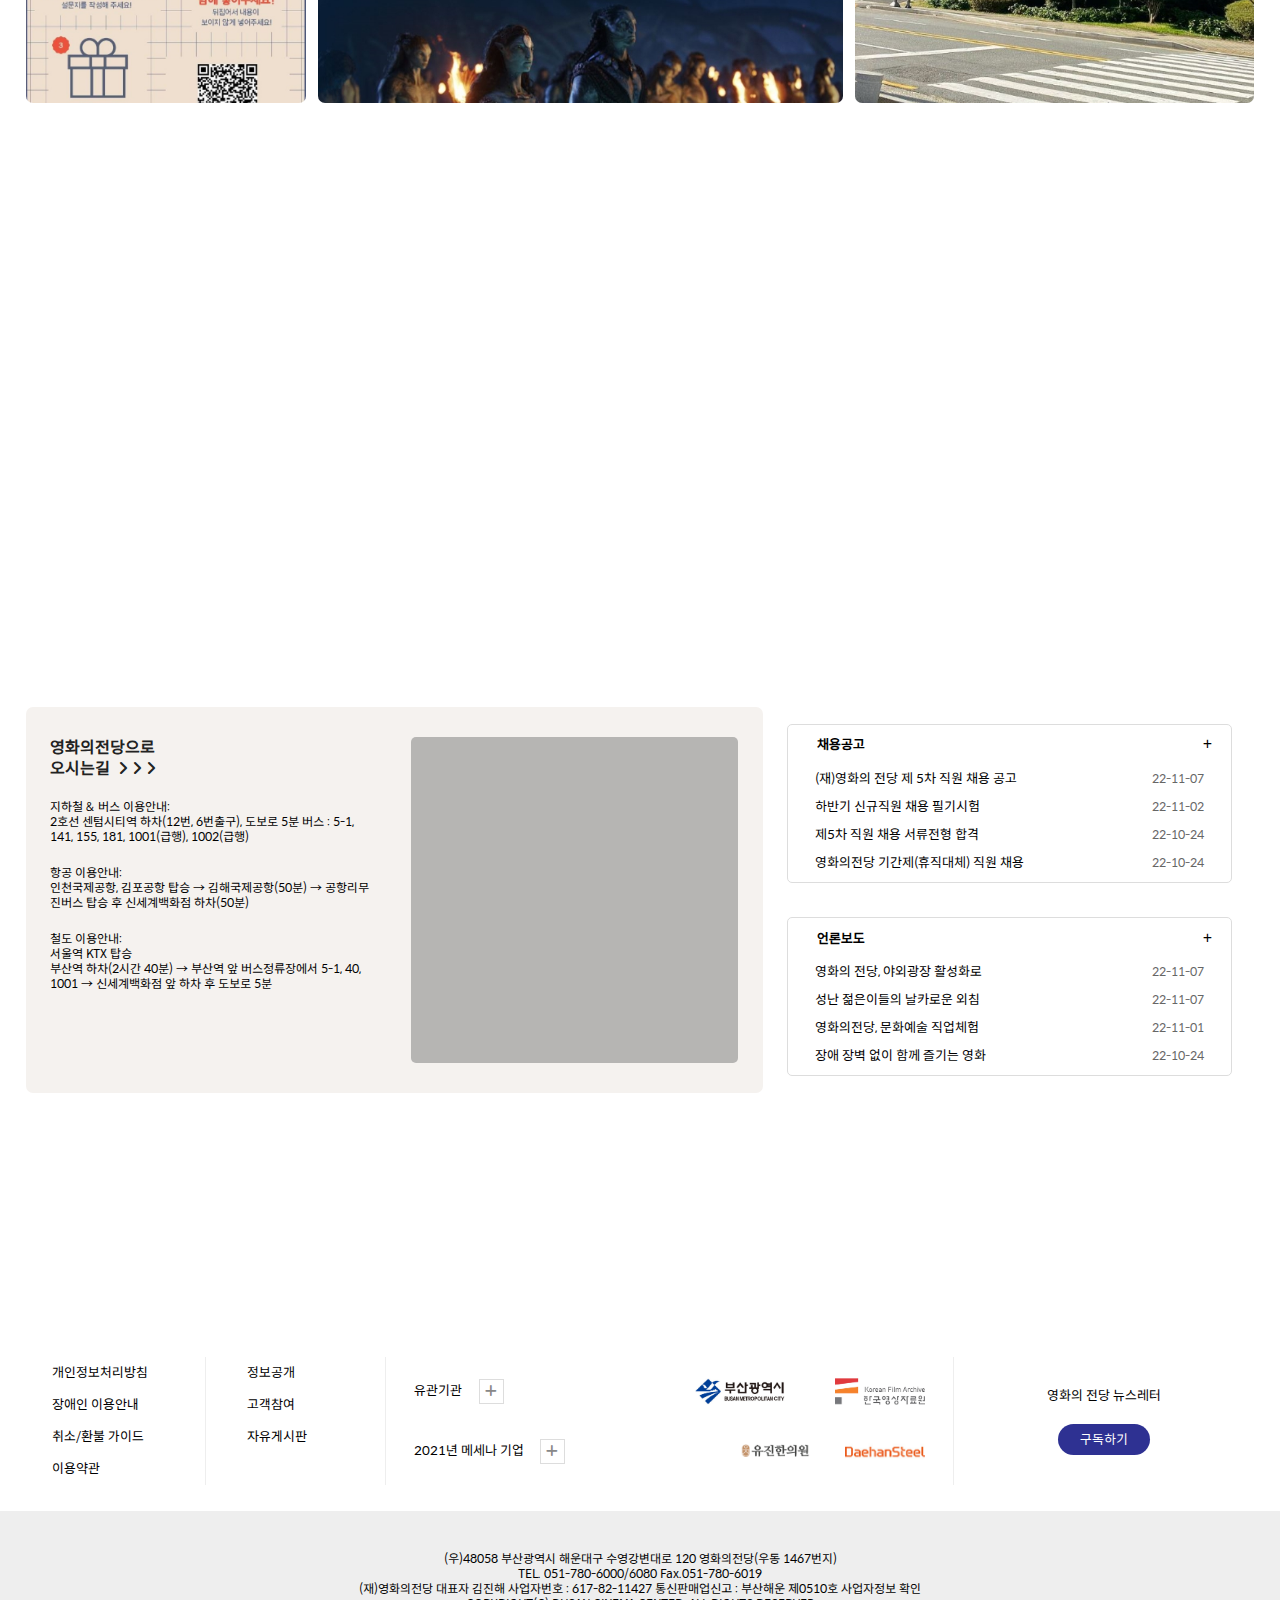
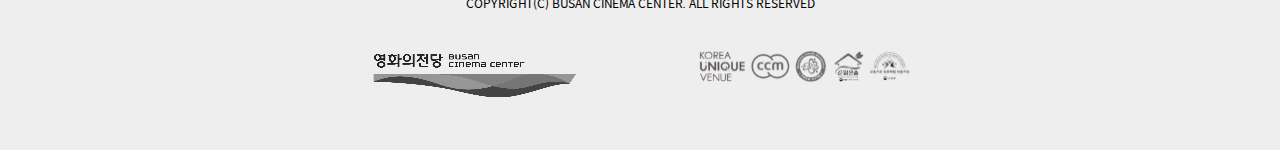
==== commit 41249a3c: "float_banner_close_button" ====
--- a/index.html
+++ b/index.html
@@ -662,6 +662,9 @@
     <a href="javascript:void(0)" class="float_banner_hover">
       <img src="./images/float banner02.jpg" alt="플로팅배너_호버이미지" />
     </a>
+    <button type="button" class="banner_close_icon">
+      <i class="fa-solid fa-xmark"></i>
+    </button>
   </nav>
   <!--float_banner-->
 
--- a/css/header.css
+++ b/css/header.css
@@ -96,13 +96,13 @@
   padding-right: 3%;
   box-sizing: border-box;
   /* max-width: 400px; */
-  line-height: 40px;
+  line-height: 50px;
 }
 
 .header_box .header .gnb .pc_gnb_menu li {
   width: 17.5%;
   /* max-width: 54px; */
-  height: 40px;
+  height: 50px;
 }
 
 .header_box .header .gnb .pc_gnb_menu li a {
@@ -333,12 +333,12 @@
   line-height: 40px;
 }
 
-.lnb .lnb_menu li a {display: block; font-size: 0.625rem;}
+.lnb .lnb_menu li a {display: block; font-size: 0.688rem;}
 .lnb_outer_box .lnb_inner_box .lnb .lnb_menu>li ul {height: 281px; opacity: 0; visibility: hidden;}
 
-.lnb_outer_box .lnb_inner_box:hover {height: 321px;}
-.lnb_outer_box .lnb_inner_box:hover .lnb .lnb_menu>li ul {transition: opacity .15s .15s; opacity: 1; visibility: visible;}
-.lnb_outer_box .lnb_inner_box .lnb .lnb_menu>li:hover ul {background-color: #eee;}
+.lnb_outer_box.lnb_outer_box_non_fixed .lnb_inner_box:hover {height: 321px;}
+.lnb_outer_box.lnb_outer_box_non_fixed .lnb_inner_box:hover .lnb .lnb_menu>li ul {transition: opacity .15s .15s; opacity: 1; visibility: visible;}
+.lnb_outer_box.lnb_outer_box_non_fixed .lnb_inner_box .lnb .lnb_menu>li:hover ul {background-color: #eee;}
 
 .lnb .lnb_menu>li li a:hover,
 .lnb .lnb_menu>li li a:focus {font-weight: 900;}
@@ -347,7 +347,7 @@
 .lnb_outer_box_fixed {
   display: flex;
   width: 100%;
-  height: 40px;
+  height: 50px;
   position: fixed;
   top: 0;
   left: 0;
@@ -360,13 +360,24 @@
   opacity: 0; */
 }
 
+.lnb_outer_box.lnb_outer_box_fixed .lnb_inner_box {height: 50px;}
+.lnb_outer_box.lnb_outer_box_fixed .lnb_inner_box .lnb {height: 50px;}
+.lnb_outer_box.lnb_outer_box_fixed .lnb .lnb_menu {height: 50px;}
+.lnb_outer_box.lnb_outer_box_fixed .lnb .lnb_menu>li>a {line-height: 50px;}
+
+.lnb_outer_box.lnb_outer_box_fixed .lnb_inner_box .lnb .lnb_menu>li ul {height: 281px; opacity: 0; visibility: hidden;}
+.lnb_outer_box.lnb_outer_box_fixed .lnb_inner_box:hover {height: 331px;}
+.lnb_outer_box.lnb_outer_box_fixed .lnb_inner_box:hover .lnb .lnb_menu>li ul {transition: opacity .15s .15s; opacity: 1; visibility: visible;}
+.lnb_outer_box.lnb_outer_box_fixed .lnb_inner_box .lnb .lnb_menu>li:hover ul {background-color: #eee;}
+
 .lnb_outer_box .lnb_inner_box .lnb .lnb_logo {
   display: block;
-  width: 20%;
+  width: 15%;
+  max-width: 161px;
   background-image: url("./images/logo.png");
   background-repeat: no-repeat;
   background-position: center;
-  background-size: 55%;
+  background-size: 85%;
   margin-left: 2%;
 }
 
@@ -404,10 +415,9 @@
 /*-------- media_query (header) --------*/
 /*-------- all_and_769px ↑ --------*/
 @media all and (min-width:769px) {
-  .header_box {position: relative; left: auto; top: auto; height: 40px;}
-  .header_box .header .gnb {height: 40px;}
+  .header_box {position: relative; left: auto; top: auto;}
   .header .gnb .logo {background-size: 84%;}
-  .header_box .header .gnb .pc_gnb_menu li.pc_gnb_search .search_icon {top: 14px;}
+  /* .header_box .header .gnb .pc_gnb_menu li.pc_gnb_search .search_icon {top: 18px;} */
   .header_box .header .gnb .gnb_menu {display: none;}
   .header_box .header .gnb .pc_gnb_menu {display: flex;}
 
@@ -421,10 +431,11 @@
   .header_box .header .gnb .pc_gnb_menu {padding-right: 2%;}
 
   .lnb .lnb_menu li a {display: block; font-size: 0.688rem;}
+
+  .header_box .header .gnb .pc_gnb_menu li a {font-size: 0.875rem;}
+  .lnb .lnb_menu li a {display: block; font-size: 0.813rem;}
 }
 
 /*-------- all_and_1360px ↑ --------*/
-@media all and (min-width:1360px) {
-  .header_box .header .gnb .pc_gnb_menu li a {font-size: 0.813rem;}
-  .lnb .lnb_menu li a {display: block; font-size: 0.75rem;}
-}+/* @media all and (min-width:1360px) {
+} */--- a/css/main.css
+++ b/css/main.css
@@ -68,6 +68,33 @@
   100% {width: 534px;}
 }
 
+
+.float_banner .banner_close_icon {
+  display: block;
+  width: 45px;
+  height: 45px;
+  color: #eee;
+  font-size: 22px;
+  text-align: center;
+  line-height: 45px;
+  border: none;
+  background-color: transparent;
+  visibility: hidden;
+  opacity: 0;
+  transition: opacity .02s;
+  position: absolute;
+  top: -65px;
+  right: -330px;
+  z-index: 1;
+  cursor: pointer;
+}
+
+.float_banner:hover .banner_close_icon {
+  transition: opacity .2s 1s;
+  visibility: visible;
+  opacity: 1;
+}
+
 /*-------- main_visual --------*/
 .main_visual_box {
   width: 100%;
@@ -108,6 +135,7 @@
 .main_visual_box .main_visual .thumbnail_outerbox {
   display: none;
   width: 100%;
+  /* backdrop-filter: blur(3px); */
   position: absolute;
   top: calc(100% - 110px);
   left: 0;
@@ -118,10 +146,19 @@
 .main_visual_box .main_visual .thumbnail_outerbox .swiper-slide {
   width: 25%;
   height: 100%;
+  border: 1px solid rgba(242, 246, 164, 0.4);
+  filter: drop-shadow(0 1px 6px rgba(242, 246, 164, 0.6));
+  border-radius: 3px;
+  overflow: hidden;
+  box-sizing: border-box;
   opacity: 0.4;
 }
 
-.main_visual_box .main_visual .thumbnail_outerbox .swiper-slide-thumb-active {opacity: 1;}
+.main_visual_box .main_visual .thumbnail_outerbox .swiper-slide-thumb-active {
+  opacity: 1;
+  border: 1px solid rgba(242, 246, 164, 0.4);
+  filter: drop-shadow(0 1px 6px rgba(242, 246, 164, 0.75));
+}
 
 .main_visual_box .main_visual .thumbnail_outerbox .swiper-slide img {
   display: block;
@@ -153,6 +190,29 @@
 
 .main_visual_box:hover .main_visual .bar_box,
 .main_visual_box:focus .main_visual .bar_box {top: calc(100% - 28px);}
+
+.main_visual_box .main_visual .bar_box .swiper-pagination-bullet {
+  background-color: #1c23e3;
+  opacity: 0.6;
+}
+
+.main_visual_box .main_visual .bar_box .swiper-pagination-bullet.swiper-pagination-bullet-active {
+  background-color: #b0e6fd;
+  filter: drop-shadow(0 1px 10px rgba(255, 255, 255, 0.9));
+  opacity: 1;
+  transition: background-color .3s;
+}
+
+.main_visual_box:hover .main_visual .bar_box .swiper-pagination-bullet {
+  background-color: #4e1697;
+  opacity: 0.4;
+}
+
+.main_visual_box:hover .main_visual .bar_box .swiper-pagination-bullet.swiper-pagination-bullet-active {
+  background-color: #f0faa1;
+  filter: drop-shadow(0 1px 10px rgba(255, 255, 255, 0.9));
+  opacity: 1;
+}
 
 .main_visual_box .main_visual .fraction_box {
   width: 50px;
@@ -328,7 +388,7 @@
 
 .schedule .schedule_monthly .schedule_shadow_box .schedule_calendar .schedule_calendar_sheet {
   height: calc(100% - 30px);
-  font-size: 0.688rem;
+  font-size: 0.75rem;
   padding: 2.5% 2.5%;
   box-sizing: border-box;
 }
@@ -445,7 +505,7 @@
   display: block;
   width: 100%;
   height: 32px;
-  font-size: 0.625rem;
+  font-size: 0.688rem;
   line-height: 40px;
   display: flex;
 }
@@ -1152,6 +1212,8 @@
   overflow: hidden;
   text-overflow: ellipsis;
 }
+
+.critic_slide_sheet .swiper-wrapper .swiper-slide .critic_text>div {font-size: 0.688rem;}
 
 .critic .btn_critic_more {
   display: block;
@@ -1652,9 +1714,21 @@
   #to_the_top_anchor_point {display: none;}
   
   .main_visual_box {margin-bottom: calc(30px + 8%);}
-  .main_visual_box .main_visual .thumbnail_outerbox {background-color: rgba(0, 0, 0, 0.5); top: 100%;}
+  .main_visual_box .main_visual .thumbnail_outerbox {
+    background-color: rgba(0, 0, 0, 0.5);
+    top: 100%;
+    backdrop-filter: blur(6px);
+  }
   .main_visual_box:hover .main_visual .thumbnail_outerbox,
   .main_visual_box:focus .main_visual .thumbnail_outerbox {top: calc(80% - 40px);}
+  .main_visual_box .main_visual .thumbnail_outerbox .swiper-slide {
+    border: 1px solid rgba(242, 246, 164, 0.2);
+    filter: drop-shadow(0 1px 6px rgba(242, 246, 164, 0.4));
+  }
+  .main_visual_box .main_visual .thumbnail_outerbox .swiper-slide-thumb-active {
+    border: 1px solid rgba(242, 246, 164, 0.2);
+    filter: drop-shadow(0 1px 6px rgba(242, 246, 164, 0.4));
+  }
   .main_visual_box .main_visual .bar_box {display: block;}
   .main_visual_box .main_visual .fraction_box {display: none;}
 
@@ -1671,6 +1745,7 @@
   .metaphor a.metaphor_package:focus .metaphor_icon_box .metaphor_icon,
   .metaphor a.metaphor_member:hover .metaphor_icon_box .metaphor_icon,
   .metaphor a.metaphor_member:focus .metaphor_icon_box .metaphor_icon {filter: invert(100); border: 1px solid #fff;}
+  .metaphor a .metaphor_title {font-size: 0.875rem;}
 
   .schedule {margin-bottom: calc(130px + 3%);}
   .schedule .schedule_monthly {display: block;}
@@ -1684,8 +1759,9 @@
   .recommend .recommend_control_box .recommend_tab {margin: 0; position: absolute; top: 0; right: calc(2% + 85px);}
   .recommend .recommend_control_box .recommend_pagination {display: block;}
   .recommend_sheet_box .recommend_sheet_bg::before {padding-top: calc(80px + 25%);}
-  .recommend_sheet_box .recommend_sheet .recommend_sheet_unit .unit_title {margin-top: 10px;}
-  .recommend_sheet_box .recommend_sheet .recommend_sheet_unit .unit_date {margin-bottom: 20px;}
+
+  .recommend_sheet_box .recommend_sheet .recommend_sheet_unit .unit_title {font-size: 0.875rem; margin-top: 10px;}
+  .recommend_sheet_box .recommend_sheet .recommend_sheet_unit .unit_date {font-size: 0.75rem; margin-bottom: 20px;}
   .recommend_sheet_box .recommend_sheet .recommend_sheet_unit .unit_image {margin-bottom: 20px;}
   .recommend_sheet_box .recommend_sheet .recommend_sheet_unit .lab_heart {font-size: 1.125rem; top: 68px; right: 0;}
 
@@ -1743,14 +1819,17 @@
   .main_visual_box:hover .main_visual .bar_box,
   .main_visual_box:focus .main_visual .bar_box {top: calc(100% - 32px);}
 
+  .metaphor a .metaphor_title {font-size: 0.938rem;}
+
+  .schedule .schedule_monthly .monthly_title {font-size: 1.063rem; margin-bottom: 20px;}
   .schedule {margin-bottom: calc(180px + 3%);}
   .schedule .schedule_monthly .schedule_shadow_box .border_right_box {width: 18%;}
   .schedule .schedule_monthly .monthly_title {margin-bottom: 30px;}
   .schedule .schedule_monthly .schedule_shadow_box .schedule_calendar_box {width: 18%;}
-  .schedule .schedule_monthly .schedule_shadow_box .schedule_calendar .schedule_calendar_sheet {font-size: 0.75rem;}
+  .schedule .schedule_monthly .schedule_shadow_box .schedule_calendar .schedule_calendar_title {font-size: 0.813rem;}
   .schedule .schedule_monthly .schedule_shadow_box .schedule_monthly_sheet {width: 82%;}
   .schedule .schedule_monthly .schedule_shadow_box .schedule_monthly_sheet .schedule_monthly_sheet_unit {width: 140%;}
-  .schedule .schedule_monthly .schedule_shadow_box .schedule_monthly_sheet .schedule_monthly_sheet_unit>div .schedule_content a {font-size: 0.688rem;}
+  .schedule .schedule_monthly .schedule_shadow_box .schedule_monthly_sheet .schedule_monthly_sheet_unit>div .schedule_content a {font-size: 0.75rem;}
   .schedule .schedule_monthly .schedule_shadow_box .schedule_monthly_sheet .schedule_monthly_sheet_unit>div .schedule_content a .schedule_age {
     width: 34px;
     background-position: 10px 12.5px;
@@ -1765,21 +1844,26 @@
   .trailer .swiper-wrapper .swiper-slide .trailer_unit>div .trailer_description .trailer_text {font-size: 0.938rem;}
 
   .recommend {margin-bottom: calc(180px + 3%);}
+  .recommend .recommend_title {font-size: 1.063rem;}
   .recommend_sheet_box .recommend_sheet_bg::before {padding-top: calc(30% - 20px);}
+  .recommend_sheet_box .recommend_sheet .recommend_sheet_unit .unit_date {font-size: 0.813rem;}
   .recommend_sheet_box .recommend_sheet .recommend_sheet_unit .unit_image {margin-bottom: 25px;}
   .recommend_sheet_box .recommend_sheet .recommend_sheet_unit .lab_heart {font-size: 1.25rem; top: 68px; right: 0;}
 
   .event {margin-bottom: calc(180px + 3%);}
+  .event .event_title {font-size: 1.063rem;}
 
   .critic {padding: 0 3%; margin-bottom: calc(180px + 3%);}
+  .critic .critic_title {font-size: 1.063rem;}
   .critic .critic_control_box {right: calc(4% - 8px);}
   .critic_slide_sheet .swiper-wrapper .swiper-slide .critic_text p {margin-bottom: calc(50% - 80px);}
-  .critic_slide_sheet .swiper-wrapper .swiper-slide .critic_text>div {-webkit-line-clamp: 6; height: 90px;}
+  .critic_slide_sheet .swiper-wrapper .swiper-slide .critic_text>div {font-size: 0.75rem; -webkit-line-clamp: 6; height: 100px;}
 
   .event {margin-bottom: calc(180px + 3%);}
   .event_sheet .event_unit .event_image {margin-bottom: 20px;}
 
   .sns {margin-bottom: calc(180px + 3%);}
+  .sns .sns_title {font-size: 1.188rem; margin-bottom: 40px;}
   .sns_sheet_outer_box .sns_sheet {border-bottom: 12px solid #fff;}
   .sns_sheet_outer_box .sns_sheet_01, .sns_sheet_outer_box .sns_sheet_03,
   .sns_sheet_outer_box .sns_sheet_inner_box, .sns_sheet_outer_box .sns_sheet_06 {border-right: 6px solid #fff;}
@@ -1818,7 +1902,7 @@
 
   .schedule {margin-bottom: 240px;}
   .schedule .schedule_monthly .schedule_shadow_box .border_right_box {width: 15%;}
-  .schedule .schedule_monthly .monthly_title {margin-bottom: 35px;}
+  .schedule .schedule_monthly .monthly_title {font-size: 1.125rem; margin-bottom: 35px;}
   .schedule .schedule_monthly .schedule_shadow_box {width: 100%;}
   .schedule .schedule_monthly .schedule_shadow_box .schedule_calendar_box {width: 15%;}
   .schedule .schedule_monthly .schedule_shadow_box .schedule_calendar .schedule_calendar_title {height: 40px; line-height: 40px;}
@@ -1826,11 +1910,12 @@
   .schedule .schedule_monthly .schedule_shadow_box .schedule_monthly_sheet .schedule_monthly_sheet_unit {width: 100%;}
   .schedule .schedule_monthly .schedule_shadow_box .schedule_monthly_sheet .schedule_monthly_sheet_unit>div .schedule_subject {height: 40px; line-height: 40px;}
   .schedule .schedule_monthly .schedule_shadow_box .schedule_calendar .schedule_calendar_sheet {padding-top: 8%;}
-  .schedule .schedule_monthly .schedule_shadow_box .schedule_monthly_sheet .schedule_monthly_sheet_unit>div .schedule_content a {font-size: 0.75rem;}
+  /* .schedule .schedule_monthly .schedule_shadow_box .schedule_monthly_sheet .schedule_monthly_sheet_unit>div .schedule_content a {font-size: 0.813rem;} */
 
   .trailer {margin-bottom: 270px;}
 
   .recommend {margin-bottom: 250px;}
+  .recommend .recommend_title {font-size: 1.125rem;}
   .recommend .recommend_control_box .recommend_tab {right: 85px;}
   .recommend .recommend_control_box .recommend_pagination .pagination_unit {right: 0;}
   .recommend_sheet_box .recommend_sheet {padding: 0;}
@@ -1841,16 +1926,19 @@
   .recommend_sheet_box .recommend_sheet_bg::before {padding-top: 400px;}
 
   .critic {padding: 0; margin-bottom: 250px;}
+  .critic .critic_title {font-size: 1.125rem;}
   .critic .critic_control_box {right: 2px;}
   .critic_slide_sheet .swiper-wrapper .swiper-slide .critic_text .critic_text_sub_title {font-size: 1rem; margin-bottom: 5px;}
   .critic_slide_sheet .swiper-wrapper .swiper-slide .critic_text p {font-size: 0.875rem; margin-bottom: 40px;}
   .critic_slide_sheet .swiper-wrapper .swiper-slide .critic_text>div {-webkit-line-clamp: 8; height: 145px; font-size: 0.813rem;}
 
   .event {margin-bottom: 250px;}
+  .event .event_title {font-size: 1.125rem;}
   .event .event_control_box {right: 6px;}
   .event .event_sheet {padding: 0;}
 
   .sns {margin-bottom: 250px;}
+  .sns .sns_title {font-size: 1.25rem; margin-bottom: 50px;}
   .sns_sheet_outer_box {width: 100%; margin: 0;}
   .sns_sheet_outer_box .sns_sheet {border-bottom: 14px solid #fff;}
   .sns_sheet_outer_box .sns_sheet_01, .sns_sheet_outer_box .sns_sheet_03,
--- a/css/footer.css
+++ b/css/footer.css
@@ -1185,7 +1185,7 @@
   .footer .news_letter button {padding: 7px 22px; font-size: 0.813rem;}
 
   .footer .additional_info_sheet {width: 250px; max-width: 360px; flex-grow: 1;}
-  .footer .additional_info_sheet li a {font-size: 0.75rem;}
+  .footer .additional_info_sheet li a {font-size: 0.813rem;}
 
   .footer .related_institution .footer_unit_title {width: 100px;}
   .footer .related_institution .footer_unit_title .footer_unit_title_text {font-size: 0.813rem;}
